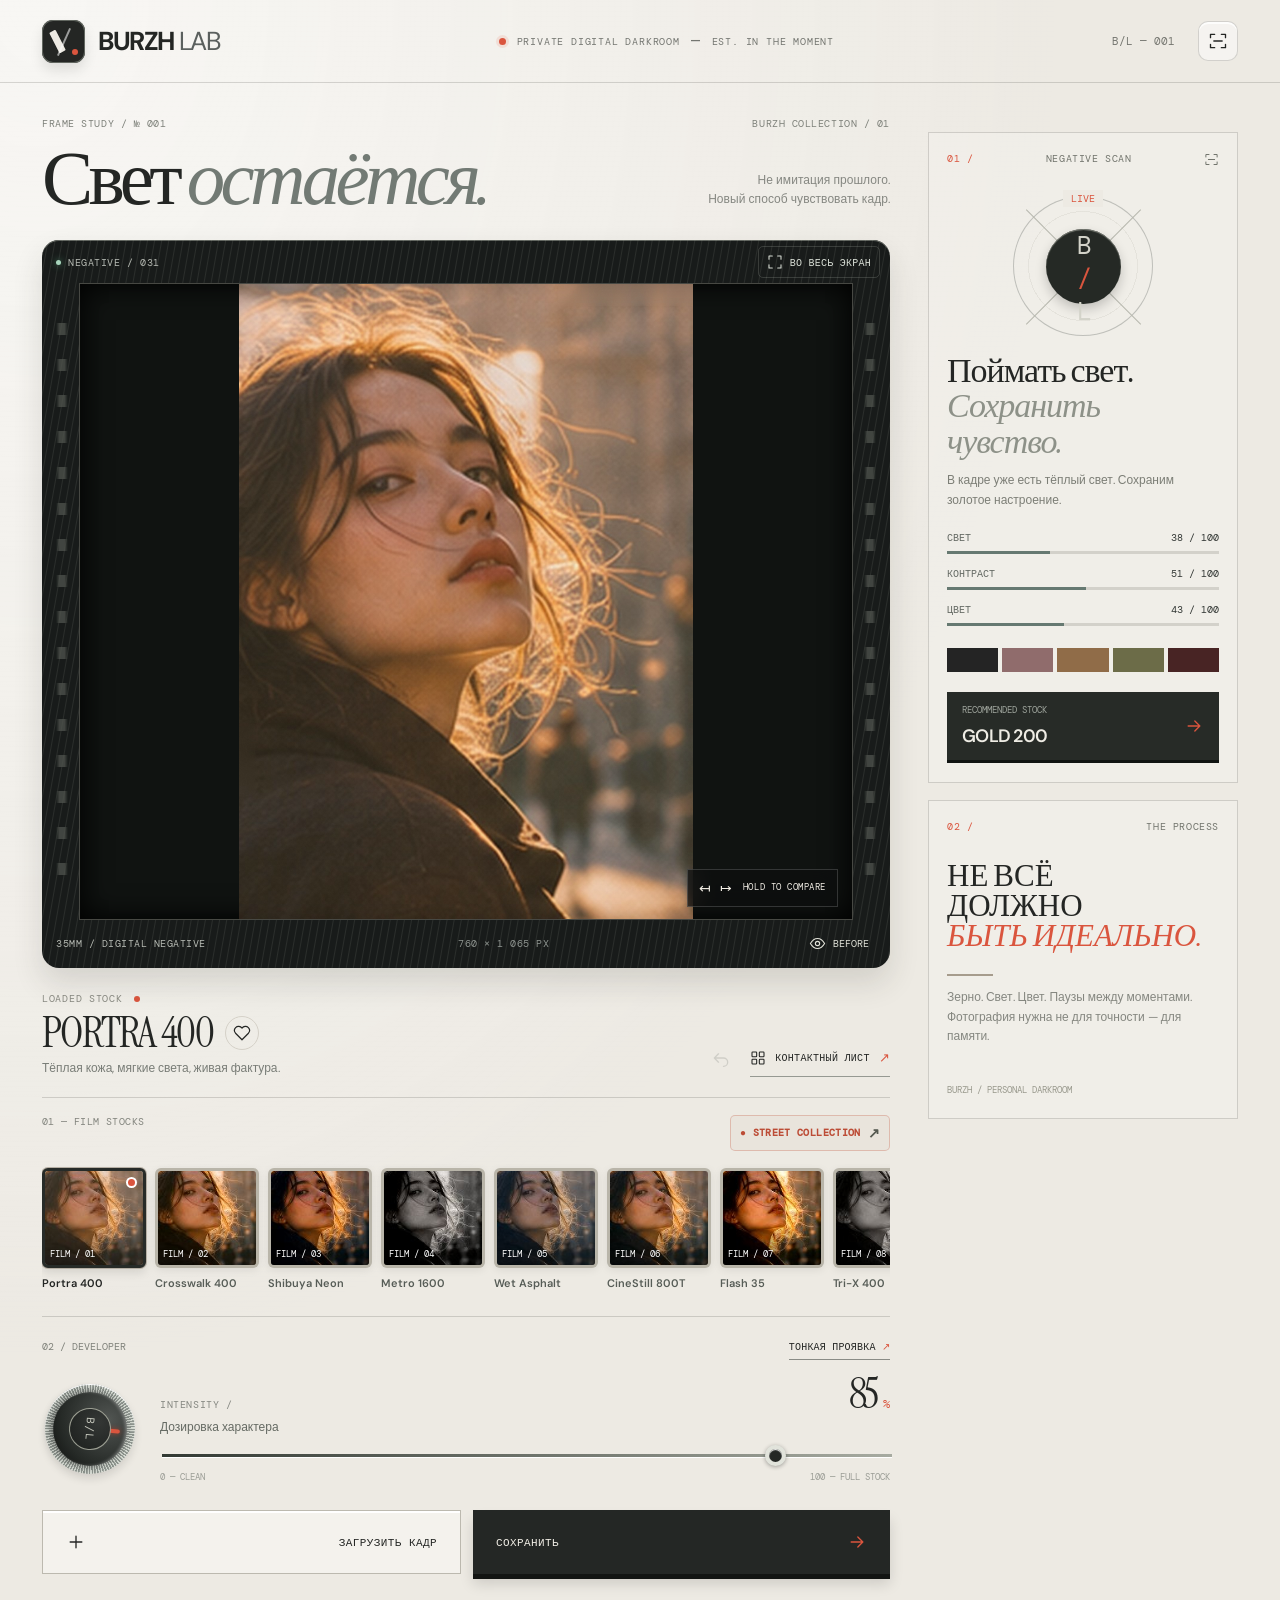
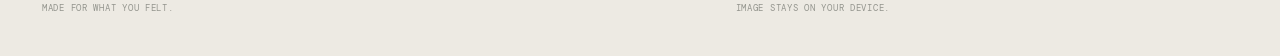
==== fujilab/index.html @ 48cfcbfa "Publish BURZH Lab Street Collection with 64 film looks and mobile regression fixes" ====
<!doctype html>
<html lang="ru">
<head>
<meta charset="utf-8">
<meta name="viewport" content="width=device-width,initial-scale=1,viewport-fit=cover">
<meta name="theme-color" content="#edeae3">
<meta name="description" content="BURZH Lab — private digital darkroom. Авторские плёночные образы, контактный лист, анализ кадра и проявка без загрузки фото на сервер.">
<title>BURZH Lab — Private Digital Darkroom</title>
<link rel="icon" type="image/svg+xml" href="data:image/svg+xml,%3Csvg xmlns='http://www.w3.org/2000/svg' viewBox='0 0 64 64'%3E%3Crect width='64' height='64' rx='12' fill='%23252727'/%3E%3Cpath d='M15 17L32 47 49 17' stroke='%23F1ECE3' stroke-width='5' fill='none'/%3E%3Ccircle cx='49' cy='47' r='4' fill='%23E65A41'/%3E%3C/svg%3E">
<link rel="preconnect" href="https://fonts.googleapis.com">
<link rel="preconnect" href="https://fonts.gstatic.com" crossorigin>
<link href="https://fonts.googleapis.com/css2?family=DM+Mono:wght@400;500&family=DM+Sans:wght@400;500;600;700&family=Instrument+Serif:ital@0;1&display=swap" rel="stylesheet">
<style>
:root{--paper:#edeae3;--paper2:#f7f4ed;--paper3:#e7e2d9;--ink:#242624;--black:#181b1a;--mist:#b9b9b0;--hair:rgba(35,37,34,.17);--safety:#da553e;--aqua:#a2c7c0;--mono:'DM Mono','Menlo',monospace;--sans:'DM Sans',-apple-system,BlinkMacSystemFont,'Helvetica Neue',sans-serif;--serif:'Instrument Serif','Times New Roman',serif}
*{box-sizing:border-box}html{scroll-behavior:smooth}body{margin:0;color:var(--ink);background:var(--paper);font-family:var(--sans);-webkit-font-smoothing:antialiased}button,input{font:inherit}button{cursor:pointer;touch-action:manipulation}button:focus-visible,input:focus-visible,.dial:focus-visible,.image-housing:focus-visible{outline:2px solid var(--safety);outline-offset:4px}svg{width:20px;height:20px;fill:none;stroke:currentColor;stroke-width:1.6;stroke-linecap:round;stroke-linejoin:round;flex-shrink:0}.sprite{display:none}button{background:none;border:0;color:inherit}#app{position:relative;min-height:100vh;overflow:hidden}#app:before{content:"";pointer-events:none;position:absolute;z-index:-1;inset:0;background-image:repeating-linear-gradient(0deg,transparent,transparent 4px,rgba(0,0,0,.006) 5px),radial-gradient(ellipse at 3% 0%,rgba(255,255,255,.7),transparent 58%);opacity:.9}
.masthead{height:82px;max-width:1500px;margin:auto;padding:0 42px;display:flex;justify-content:space-between;align-items:center;gap:20px}.mast-left{display:flex;align-items:center;gap:13px}.logomark{width:43px;height:43px;background:var(--ink);border-radius:11px;position:relative;box-shadow:inset 0 0 0 1px #626760,0 7px 13px rgba(0,0,0,.1);overflow:hidden}.mark-slash{position:absolute;left:12px;top:10px;width:7px;height:23px;background:var(--paper);transform:rotate(-27deg);border-radius:1px}.mark-orbit{position:absolute;left:21px;top:7px;height:30px;border:1px solid rgba(255,255,255,.55);transform:rotate(24deg)}.logomark i{position:absolute;right:7px;bottom:8px;background:var(--safety);height:6px;width:6px;border-radius:50%}.wordmark{display:flex;gap:5px;align-items:baseline;letter-spacing:-.055em;font-size:26px}.wordmark b{font-weight:700}.wordmark span{font-weight:400;color:#5b605e}.mast-center{font:10px var(--mono);letter-spacing:.08em;color:#747671;display:flex;gap:11px;align-items:center;white-space:nowrap}.mast-center .dash{font-size:15px}.live-dot{width:7px;height:7px;border-radius:50%;background:var(--safety);box-shadow:0 0 0 3px rgba(218,85,62,.12)}.mast-right{display:flex;gap:23px;align-items:center}.session-id{font:11px var(--mono);color:#767771}.iconkey{border:1px solid var(--hair);width:40px;height:40px;display:grid;place-items:center;border-radius:10px;background:rgba(255,255,255,.45);box-shadow:0 2px 0 rgba(255,255,255,.8) inset}.iconkey:hover{background:#fff}.thin-rule{height:1px;background:var(--hair);max-width:1416px;margin:auto}
.layout{max-width:1500px;padding:34px 42px 34px;margin:0 auto;display:grid;grid-template-columns:minmax(0,1fr) 310px;gap:38px}.main-col{min-width:0}.hero-title{margin:0 0 24px}.hero-top{display:flex;justify-content:space-between;font:10px var(--mono);color:#7e817a;letter-spacing:.055em}.hero-copy{display:flex;align-items:end;justify-content:space-between;gap:15px}.hero-copy h1{margin:11px 0 0;font:normal clamp(54px,6vw,98px)/.98 var(--serif);letter-spacing:-.06em}.hero-copy h1 em{font-weight:normal;color:#727a74}.hero-sidecopy{margin-bottom:8px;text-align:right;font:12px/1.55 var(--sans);color:#858781;letter-spacing:.005em}
.negative{background:var(--black);border-radius:17px;box-shadow:0 15px 30px rgba(51,53,46,.14),inset 0 1px 0 #636761;overflow:hidden;color:#b6bab3;padding:0 14px;position:relative}.negative:before{content:"";position:absolute;inset:0;z-index:0;pointer-events:none;opacity:.12;background-image:repeating-linear-gradient(100deg,transparent,transparent 5px,#b3b8ab 6px,transparent 7px)}.negative-top,.negative-bottom{height:44px;position:relative;z-index:1;display:flex;justify-content:space-between;align-items:center;font:10px var(--mono);letter-spacing:.05em}.negative-top>div{display:flex;align-items:center;gap:7px}.negative-top .led{width:5px;height:5px;border-radius:50%;background:#a8d6bd;box-shadow:0 0 7px rgba(115,243,178,.55)}.negative-top .top-cross{color:#d2c7af;margin-left:10px}.negative-body{height:clamp(400px,53vw,635px);display:flex;gap:12px;align-items:center;position:relative;z-index:1}.perfs{flex:0 0 12px;height:92%;opacity:.72;background:repeating-linear-gradient(to bottom,transparent 0px,transparent 13px,#525650 13px,#525650 25px,transparent 25px,transparent 36px);mask-image:linear-gradient(90deg,transparent 0,black 30%,black 70%,transparent 100%)}.image-housing{height:100%;width:100%;background:#101311;position:relative;overflow:hidden;touch-action:pan-y;user-select:none;-webkit-user-select:none;cursor:pointer;box-shadow:0 0 0 1px #474843,inset 0 0 30px #000;display:flex;justify-content:center;align-items:center}.image-housing:before{content:"";position:absolute;inset:0;z-index:2;box-shadow:inset 0 0 20px rgba(0,0,0,.18);pointer-events:none}.image-housing canvas{position:absolute;width:100%;height:100%;object-fit:contain;top:0;left:0}.image-housing #afterImage{z-index:1}.image-housing.is-before #afterImage{opacity:0}.image-origin{position:absolute;z-index:3;left:13px;top:13px;background:rgba(19,22,19,.75);color:#eae6d9;backdrop-filter:blur(10px);font:10px var(--mono);padding:9px 11px;letter-spacing:.06em;border:1px solid rgba(255,255,255,.1);opacity:0;transition:opacity .16s}.image-housing.is-before .image-origin{opacity:1}.image-grab-label{position:absolute;right:14px;bottom:12px;font:9px var(--mono);color:#f2eee5;letter-spacing:.06em;background:rgba(13,15,14,.65);padding:9px 11px;z-index:3;backdrop-filter:blur(10px);border:1px solid rgba(255,255,255,.16);transition:opacity .3s}.image-grab-label .image-grab-icon{font-size:14px;vertical-align:middle;margin-right:5px}.image-housing.is-before .image-grab-label{opacity:0}.negative-bottom{height:49px}.negative-bottom #imageDetails{color:#8f9590}.stage-compare{color:#dfe0d6;display:flex;align-items:center;gap:7px;height:34px;padding:0 7px;font:10px var(--mono)}.stage-compare svg{width:17px;height:17px}.stage-compare:hover{color:#fff}
.active-stock{display:flex;justify-content:space-between;align-items:end;gap:16px;padding:24px 0 20px;border-bottom:1px solid var(--hair)}.micro-kicker{font:10px var(--mono);letter-spacing:.07em;color:#898a82}.stock-led{display:inline-block;width:6px;height:6px;background:var(--safety);border-radius:50%;margin-left:5px}.stock-heading{display:flex;align-items:center;gap:12px;margin:8px 0 2px}.stock-heading h2{font:normal 43px/.92 var(--serif);letter-spacing:-.04em;margin:0;text-transform:none}.favorite-current{height:34px;width:34px;display:grid;place-items:center;border-radius:50%;border:1px solid #d5d1c8}.favorite-current svg{width:18px;height:18px}.favorite-current.active svg{fill:var(--safety);stroke:var(--safety)}.stock-caption p{color:#797d77;margin:7px 0 0;font:12px/1.4 var(--sans)}.active-stock-actions{display:flex;align-items:center;gap:12px;flex-shrink:0}.active-stock-actions>button:first-child{color:#81857f;width:34px;height:34px;display:grid;place-items:center}.active-stock-actions>button:first-child:disabled{opacity:.27}.text-link{display:flex;align-items:center;gap:9px;border-bottom:1px solid #969992;padding:8px 0;font:10px var(--mono);letter-spacing:.03em;white-space:nowrap}.text-link svg{width:16px}.text-link b{font-size:13px;font-weight:400;color:var(--safety)}
.stock-shelf{padding-top:17px}.shelf-head{display:flex;justify-content:space-between;gap:12px;margin-bottom:13px;color:#82847d;font:10px var(--mono);letter-spacing:.04em}.film-rail{display:flex;gap:9px;overflow-x:auto;scroll-snap-type:x proximity;overscroll-behavior-x:contain;-webkit-overflow-scrolling:touch;padding:4px 2px 12px;scrollbar-width:none}.film-rail::-webkit-scrollbar{display:none}.reel-card{width:104px;min-width:104px;scroll-snap-align:start;text-align:left;background:transparent;padding:0;border:0}.reel-media{height:100px;border-radius:6px;overflow:hidden;position:relative;background:#b9b5a9;box-shadow:0 2px 8px rgba(0,0,0,.08);border:3px solid transparent;transition:border-color .16s,transform .16s}.reel-card.selected .reel-media{border-color:#272b28;box-shadow:0 0 0 1px #b6afa4,0 5px 10px rgba(0,0,0,.1)}.reel-card:active .reel-media{transform:scale(.965)}.reel-media img{height:100%;width:100%;object-fit:cover;display:block}.reel-overlay{position:absolute;bottom:0;left:0;right:0;padding:22px 5px 5px;background:linear-gradient(to top,rgba(0,0,0,.5),transparent);font:9px var(--mono);color:#fff}.reel-card.selected .reel-media:after{content:"";position:absolute;top:6px;right:6px;width:7px;height:7px;border-radius:50%;background:var(--safety);border:2px solid #fff}.reel-name{font:11px var(--sans);font-weight:600;margin-top:8px;white-space:nowrap;overflow:hidden;text-overflow:ellipsis;color:#575d57}.reel-card.selected .reel-name{color:var(--ink)}
.control-bench{border-top:1px solid var(--hair);margin-top:14px;padding-top:17px}.bench-head{display:flex;justify-content:space-between;align-items:center}.bench-index{font:10px var(--mono);color:#7f817a}.develop-link{font:10px var(--mono);border-bottom:1px solid #8a8c86;padding:6px 0;letter-spacing:.02em}.develop-link span{color:var(--safety)}.bench-inner{display:flex;gap:22px;align-items:center;padding:14px 0 18px}.dial{width:96px;height:96px;flex-shrink:0;touch-action:none;display:grid;place-items:center;cursor:ns-resize;user-select:none;-webkit-user-select:none}.dial-rim{width:90px;height:90px;border-radius:50%;padding:8px;display:grid;place-items:center;background:repeating-conic-gradient(from 0deg,#8e958f 0 1.5deg,#d6dbd3 1.5deg 3deg,#9fa59f 3deg 3.6deg);box-shadow:0 5px 9px rgba(0,0,0,.11),inset 0 1px 0 #fff}.dial-wheel{width:100%;height:100%;position:relative;border-radius:50%;background:radial-gradient(circle at 35% 26%,#515552,#262a27 65%,#0d0e0d);box-shadow:0 2px 8px #0008,inset 0 2px 3px rgba(255,255,255,.27);transform:rotate(var(--angle,-40deg));transition:transform .06s linear}.dial-marker{position:absolute;left:50%;top:7px;transform:translateX(-50%);width:4px;height:12px;background:var(--safety);border-radius:2px;box-shadow:0 0 5px #a33f2c}.dial-core{width:42px;height:42px;position:absolute;top:50%;left:50%;transform:translate(-50%,-50%);border:1px solid #9b9e92;border-radius:50%;display:grid;place-items:center;background:radial-gradient(circle at 30% 30%,#343735,#1c1f1d);color:#c8cabf;font:11px var(--mono);letter-spacing:.1em}.bench-copy{flex:1;min-width:0}.bench-value-row{display:flex;align-items:baseline;gap:7px}.bench-value-row>span:first-child{font:10px var(--mono);letter-spacing:.06em;color:#858781;margin-right:auto}.bench-value-row strong{font:normal 42px/.95 var(--serif);letter-spacing:-.08em}.bench-value-row>span:last-child{font:12px var(--mono);color:var(--safety)}.bench-copy label{display:block;color:#656a63;font:12px var(--sans);margin:6px 0 8px}.metal-slider{width:100%;height:21px;appearance:none;-webkit-appearance:none;outline:none;background:transparent;cursor:pointer}.metal-slider::-webkit-slider-runnable-track{height:3px;background:linear-gradient(90deg,#333a34,#a7aba1);border:0;box-shadow:0 1px 0 #fff}.metal-slider::-moz-range-track{height:3px;background:#777d77}.metal-slider::-webkit-slider-thumb{appearance:none;-webkit-appearance:none;height:21px;width:21px;border:4px solid #e1e3db;box-shadow:0 1px 4px #0005,inset 0 1px 1px #fff;background:#242725;border-radius:50%;margin-top:-9px}.metal-slider::-moz-range-thumb{width:17px;height:17px;background:#242725;border:4px solid #e1e3db;border-radius:50%}.bench-subline{display:flex;justify-content:space-between;font:9px var(--mono);color:#9b9d96}.actiondock{display:flex;gap:12px;margin-top:9px}.action{height:64px;flex:1;display:flex;align-items:center;justify-content:space-between;padding:0 23px;font:11px var(--mono);letter-spacing:.035em;transition:transform .15s,background .15s}.action:active{transform:translateY(2px)}.action-light{border:1px solid #bcb9af;background:rgba(255,255,255,.35);color:var(--ink);box-shadow:inset 0 2px 0 #fff}.action-dark{background:#242725;color:#f2efe7;box-shadow:0 5px 0 #121412,0 10px 13px #0002}.action-dark svg{color:var(--safety)}.bottom-epilogue{display:flex;justify-content:space-between;color:#94958e;font:9px var(--mono);letter-spacing:.08em;padding:28px 0 8px}
.side-col{padding-top:15px;display:flex;flex-direction:column;gap:17px}.side-panel{border:1px solid var(--hair);background:rgba(255,255,255,.16);padding:19px 18px 22px}.small-heading{display:flex;justify-content:space-between;gap:9px;color:#72756d;font:10px var(--mono);letter-spacing:.06em}.small-heading span{color:var(--safety)}.small-heading svg{width:15px;height:15px}.scan-orbit{margin:29px auto 17px;height:140px;width:140px;position:relative;border:1px solid rgba(47,54,50,.25);border-radius:50%;display:grid;place-items:center;background:repeating-radial-gradient(circle,#b7b7ad33 0px,#b7b7ad33 1px,transparent 1px,transparent 18px)}.scan-orbit:before,.scan-orbit:after{content:"";position:absolute;left:50%;top:-11px;height:162px;width:1px;background:#b6b7ad;transform:rotate(45deg)}.scan-orbit:after{transform:rotate(-45deg)}.scan-orbit>span{position:absolute;left:50%;top:-7px;transform:translateX(-50%);background:var(--paper);padding:2px 8px;color:var(--safety);font:10px var(--mono)}.orbit-center{width:75px;height:75px;border-radius:50%;background:#252925;color:#d3d3c9;z-index:1;display:grid;place-items:center;font:25px var(--mono);letter-spacing:-.12em;box-shadow:0 5px 12px #0003,inset 0 1px 1px #7e8179}.orbit-center span{color:var(--safety)}.side-lead{font:normal 34px/1.04 var(--serif);letter-spacing:-.03em}.side-lead em{font-weight:normal;color:#8d9188}.side-note{font:12px/1.65 var(--sans);color:#7c7e76;margin:12px 0 20px}.side-metrics{display:flex;flex-direction:column;gap:13px}.metric-top{display:flex;justify-content:space-between;font:10px var(--mono);color:#656a64;margin-bottom:7px}.metric-top strong{font-weight:400;color:#303532}.meter{height:3px;background:#d3d1ca}.meter i{display:block;height:100%;background:#667971;transition:width .3s}.side-palette{display:flex;gap:4px;margin:22px 0 20px}.side-palette i{height:24px;flex:1}.side-recommend{width:100%;min-height:68px;background:#272b27;color:#eeece4;display:flex;align-items:center;justify-content:space-between;text-align:left;padding:12px 15px;box-shadow:0 3px 0 #101411}.side-recommend small{display:block;font:9px var(--mono);color:#9ea49c;margin-bottom:8px}.side-recommend b{font:18px var(--sans);letter-spacing:-.04em;font-weight:600}.side-recommend svg{width:20px;color:var(--safety)}.editorial-panel{min-height:280px;display:flex;flex-direction:column}.editorial-title{font:normal 31px/.98 var(--serif);margin:28px 0 22px}.editorial-title em{font-weight:normal;color:var(--safety);font-style:italic}.editorial-line{height:2px;width:46px;background:#a69c8d}.editorial-panel p{font:12px/1.65 var(--sans);color:#858780}.tiny-sig{margin-top:auto;padding-top:25px;font:9px var(--mono);color:#99998d}
.veil{position:fixed;inset:0;display:none;align-items:flex-end;justify-content:center;background:rgba(15,19,17,.63);backdrop-filter:blur(12px);-webkit-backdrop-filter:blur(12px);z-index:1000}.veil.open{display:flex}.sheet{background:#ebe8e0;border-radius:18px 18px 0 0;width:min(900px,100%);height:min(89dvh,900px);min-height:0;box-shadow:0 -30px 120px #0005;display:flex;flex-direction:column;overflow:hidden;position:relative}.sheet:before{content:"";height:4px;position:absolute;top:0;left:0;right:0;background:linear-gradient(90deg,#d8d0c2,#e4e3db,#aaa99e);pointer-events:none}.sheet-handle{width:40px;height:4px;background:#a5a69f;border-radius:5px;margin:11px auto 0;flex:0 0 auto}.sheet-head{padding:10px 26px 20px;display:flex;justify-content:space-between;align-items:center;border-bottom:1px solid #cfcac0;gap:20px;flex-shrink:0}.sheet-head h2{font:normal 51px/.95 var(--serif);letter-spacing:-.045em;margin:10px 0 0}.sheet-close{width:42px;height:42px;display:grid;place-items:center;border:1px solid #c2bdb3;border-radius:50%;background:#f1eee7;flex-shrink:0}.sheet-close svg{width:20px;height:20px}.sheet-content{overflow-y:auto;min-height:0;overscroll-behavior:contain;-webkit-overflow-scrolling:touch;padding:20px 26px calc(26px + env(safe-area-inset-bottom));flex:1}.sheet-content>*{max-width:100%}.sheet-tabs{display:flex;gap:23px;overflow-x:auto;border-bottom:1px solid #c8c6bd;scrollbar-width:none;margin-bottom:18px}.sheet-tabs::-webkit-scrollbar{display:none}.sheet-tab{flex-shrink:0;padding:11px 0 13px;border-bottom:2px solid transparent;font:10px var(--mono);letter-spacing:.03em;color:#7d8077}.sheet-tab.active{border-bottom-color:var(--safety);color:#222722}.sheet-tab span{color:#9f9d92;font-size:9px}.sheet-search{display:flex;gap:11px;align-items:center;border:1px solid #cbc7be;background:rgba(255,255,255,.45);height:45px;padding:0 13px;margin:0 0 18px}.sheet-search svg{width:18px;height:18px;color:#92958c}.sheet-search input{width:100%;height:100%;background:transparent;border:0;outline:0;font:15px var(--sans);color:#30342d;min-width:0}.contact-grid{display:grid;grid-template-columns:repeat(4,minmax(0,1fr));gap:14px}.contact-card{min-width:0;text-align:left;position:relative}.contact-photo{position:relative;aspect-ratio:4/4.3;background:#bbb6aa;border:3px solid transparent;overflow:hidden}.contact-photo img{width:100%;height:100%;object-fit:cover;display:block}.contact-card.selected .contact-photo{border-color:#222926;box-shadow:0 0 0 1px #ada79f}.contact-card.selected .contact-photo:after{content:"";position:absolute;top:8px;left:8px;width:7px;height:7px;background:var(--safety);border:2px solid white;border-radius:50%}.contact-info{display:flex;justify-content:space-between;align-items:center;gap:7px;padding-top:6px}.contact-info .nm{font:13px/1.1 var(--sans);font-weight:600;white-space:nowrap;overflow:hidden;text-overflow:ellipsis}.contact-info .n{font:9px var(--mono);color:#858a81}.contact-fav{position:absolute;right:7px;top:8px;width:28px;height:28px;border-radius:50%;display:grid;place-items:center;background:#f2eee9d9;backdrop-filter:blur(6px);z-index:1}.contact-fav svg{width:16px;height:16px}.contact-fav.active svg{fill:var(--safety);stroke:var(--safety)}.sheet-disclaimer{font:11px/1.7 var(--sans);color:#85867c;margin:26px 0 0}.sheet-empty{padding:40px 10px;color:#777970;text-align:center;font:13px var(--sans)}.selected-stock-name{font:normal 26px var(--serif);margin-bottom:7px}.develop-section .develop-top{display:flex;justify-content:space-between;align-items:center;border-bottom:1px solid #d1ccc1;padding:0 0 18px;gap:12px;margin-bottom:20px}.develop-section p{margin:0;color:#85877e;font-size:12px;line-height:1.6}.develop-row{padding:13px 0;border-bottom:1px solid #d2cec5}.develop-row label{display:flex;align-items:center;justify-content:space-between;font:12px var(--sans);font-weight:600;margin-bottom:11px}.develop-row output{font:11px var(--mono);color:#6a6d66;font-weight:400}.develop-row input{width:100%;accent-color:#343a35;height:25px;cursor:pointer}.develop-actions{display:flex;gap:11px;margin-top:20px}.small-btn{padding:13px 16px;background:#d7d3c9;border:1px solid #bebcb2;font:11px var(--mono);min-height:44px}.small-btn.primary{background:#282d29;color:#fff;flex:1}.analysis-grid{display:grid;grid-template-columns:repeat(3,1fr);gap:9px;margin:18px 0}.analysis-tile{border:1px solid #d1cbc1;padding:14px 12px}.analysis-tile strong{font:36px var(--serif);display:block}.analysis-tile span{font:10px var(--mono);color:#747871}.analysis-comment{font:14px/1.65 var(--sans);color:#63675f;margin:8px 0 18px}.format-row{display:grid;grid-template-columns:repeat(3,1fr);gap:10px;margin:20px 0}.format-card{height:65px;display:flex;flex-direction:column;justify-content:center;align-items:center;border:1px solid #c7c3b8;color:#60645d;background:#eeeae2;gap:5px;font:12px var(--mono)}.format-card.selected{border:2px solid #242925;background:#262b27;color:#fff}.format-card small{font:8px var(--mono);opacity:.6}.export-meta{display:flex;align-items:center;justify-content:space-between;border-top:1px solid #cec9c0;border-bottom:1px solid #cec9c0;padding:18px 0;font:11px var(--mono);color:#777c74}.export-name{font:14px var(--sans);font-weight:600;word-break:break-all;color:#2a2c29}.export-actions{margin-top:26px}.export-actions .action{width:100%;height:62px}.export-hint{font:12px/1.6 var(--sans);color:#7e8179;margin-top:14px}.quality-control{margin:16px 0}.quality-control label{display:flex;justify-content:space-between;font:12px var(--sans);margin-bottom:8px}.quality-control input{width:100%;accent-color:var(--safety)}.share-btn{margin-top:10px;width:100%;height:48px;border:1px solid #b8b7ac;font:11px var(--mono);display:flex;align-items:center;justify-content:center;gap:9px}.share-btn svg{width:17px}.toast{position:fixed;bottom:100px;left:50%;transform:translate(-50%,20px);background:#282d28;color:#f5eee5;font:12px/1.4 var(--sans);z-index:3000;box-shadow:0 8px 32px #0005;padding:14px 20px;max-width:calc(100vw - 34px);opacity:0;pointer-events:none;transition:opacity .23s,transform .23s;text-align:center}.toast.show{opacity:1;transform:translate(-50%,0)}.busy{position:fixed;z-index:5000;inset:0;background:rgba(29,33,29,.96);color:var(--paper);display:none;flex-direction:column;justify-content:center;align-items:center;gap:14px}.busy.show{display:flex}.busy-disc{height:86px;width:86px;border-radius:50%;padding:8px;background:repeating-conic-gradient(#b9b9a8 0 2deg,#373c37 2deg 5deg);animation:turn 4s linear infinite;box-shadow:0 12px 30px #0008}@keyframes turn{to{transform:rotate(360deg)}}.busy-inner{width:100%;height:100%;border-radius:50%;display:grid;place-items:center;background:#282d29;font:20px var(--mono);letter-spacing:-.12em}.busy>span{font:31px var(--serif)}.busy small{font:11px var(--mono);color:#a4aca5}.busy-progress{width:180px;height:2px;background:#5b605b;margin-top:16px}.busy-progress i{height:100%;width:0;display:block;background:var(--safety);transition:width .2s}
@media(max-width:1150px){.layout{gap:24px;grid-template-columns:minmax(0,1fr) 265px;padding:30px 24px}.masthead{padding:0 24px}.hero-copy h1{font-size:70px}.side-lead{font-size:31px}.negative-body{height:550px}.contact-grid{grid-template-columns:repeat(3,1fr)}}
@media(max-width:900px){.layout{grid-template-columns:1fr;max-width:750px;padding:20px 18px}.side-col{display:none}.masthead{padding:0 20px;height:68px}.mast-center{display:none}.hero-title{margin-bottom:17px}.hero-copy h1{font-size:clamp(52px,10vw,72px)}.hero-sidecopy{font-size:11px}.negative-body{height:min(59vh,520px)}.negative{border-radius:13px}.contact-grid{grid-template-columns:repeat(3,1fr)}}
@media(max-width:570px){html{scroll-behavior:auto}body{background:#eeeae3}.masthead{padding:0 16px;height:63px}.logomark{height:36px;width:36px;border-radius:9px}.mark-slash{left:10px;top:8px;height:20px;width:6px}.mark-orbit{left:18px;top:7px;height:24px}.logomark i{right:6px;bottom:6px}.wordmark{font-size:22px}.mast-right{gap:13px}.session-id{font-size:9px}.iconkey{width:36px;height:36px;border-radius:8px}.layout{padding:13px 13px calc(110px + env(safe-area-inset-bottom));gap:0}.main-col{display:flex;flex-direction:column}.main-col>.hero-title{order:0}.main-col>.negative{order:1}.main-col>.stock-shelf{order:2}.main-col>.active-stock{order:3}.main-col>.control-bench{order:4}.main-col>.actiondock{order:5}.main-col>.bottom-epilogue{order:6}.hero-title{margin:4px 1px 14px}.hero-top{font-size:8.5px}.hero-issue{display:none}.hero-copy h1{font-size:clamp(45px,12.1vw,68px);margin:8px 0 0}.hero-sidecopy{display:none}.negative{padding:0 8px;border-radius:10px}.negative-top,.negative-bottom{height:31px;font-size:8.5px}.negative-bottom{height:36px}.negative-top .top-cross{margin-left:3px}.negative-body{height:clamp(190px,33dvh,325px);gap:7px}.perfs{flex:0 0 6px;background-size:auto 25px}.image-grab-label{font-size:8px;bottom:8px;right:8px;padding:7px 8px}.negative-bottom #imageDetails{max-width:145px;overflow:hidden;text-overflow:ellipsis;white-space:nowrap}.stage-compare{font-size:9px;gap:3px}.stage-compare svg{width:14px}.active-stock{padding:15px 2px 12px;align-items:center;gap:5px;border-bottom:0}.micro-kicker{font-size:8.5px}.stock-heading{margin:5px 0 2px;gap:5px}.stock-heading h2{font-size:34px}.favorite-current{width:28px;height:28px;border-color:transparent}.stock-caption p{font-size:11px;max-width:220px;white-space:nowrap;overflow:hidden;text-overflow:ellipsis;margin-top:4px}.active-stock-actions{gap:2px}.active-stock-actions>button:first-child{width:31px}.text-link{font-size:0;gap:0;padding:7px 6px}.text-link svg{width:19px;height:19px}.text-link b{font-size:13px;margin-left:4px}.stock-shelf{padding-top:13px;border-bottom:1px solid var(--hair);padding-bottom:9px}.shelf-head{margin-bottom:8px;font-size:8.5px}.film-rail{gap:7px;padding-bottom:8px}.reel-card{min-width:88px;width:88px}.reel-media{height:85px;border-radius:4px}.reel-name{font-size:10px;margin-top:6px}.control-bench{margin-top:5px;padding-top:10px}.bench-head{font-size:9px}.bench-index,.develop-link{font-size:9px}.bench-inner{gap:14px;padding:5px 0 7px}.dial{width:75px;height:75px}.dial-rim{height:70px;width:70px;padding:7px}.dial-core{height:34px;width:34px;font-size:9px}.dial-marker{top:4px;height:10px}.bench-value-row strong{font-size:33px}.bench-value-row>span:first-child{font-size:9px}.bench-copy label{font-size:11px;margin:2px 0 3px}.bench-subline{font-size:8px}.actiondock{position:fixed;z-index:20;bottom:0;left:0;right:0;background:rgba(237,234,227,.96);backdrop-filter:blur(12px);-webkit-backdrop-filter:blur(12px);padding:13px 13px calc(14px + env(safe-area-inset-bottom));margin:0;border-top:1px solid #d4d0c6;gap:9px}.action{height:53px;padding:0 14px;font-size:10px}.action svg{height:18px;width:18px}.action-dark{box-shadow:0 3px 0 #121412,0 4px 8px #0002}.bottom-epilogue{display:none}.sheet{height:min(93dvh,950px);border-radius:12px 12px 0 0}.sheet-head{padding:9px 18px 13px}.sheet-head h2{font-size:44px}.sheet-content{padding:15px 13px calc(30px + env(safe-area-inset-bottom))}.sheet-tabs{gap:21px}.sheet-tab{font-size:9px}.contact-grid{grid-template-columns:repeat(3,minmax(0,1fr));gap:9px}.contact-photo{aspect-ratio:4/4.9;border-width:2px}.contact-info .nm{font-size:11px}.contact-info .n{font-size:8px}.contact-fav{width:26px;height:26px}.sheet-disclaimer{font-size:10px}.develop-row{padding:11px 0}.format-card{height:58px}.export-name{font-size:12px}.toast{bottom:100px}}
@media(max-width:370px){.negative-body{height:clamp(186px,33dvh,300px)}.hero-copy h1{font-size:43px}.wordmark{font-size:20px}.active-stock-actions>button:first-child{display:none}.stock-heading h2{font-size:30px}.stock-caption p{max-width:195px}.contact-grid{gap:7px}}
@media(prefers-reduced-motion:reduce){*,*:before,*:after{animation-duration:.001ms!important;scroll-behavior:auto!important;transition-duration:.001ms!important}}


/* PHOTO FIRST / BURZH LAB — photograph is the hero, not decorative UI */
.photo-focus-trigger{display:flex;align-items:center;gap:7px;color:#d8ded5;padding:7px 8px;margin-right:-4px;min-height:30px;font:10px var(--mono);letter-spacing:.025em;border:1px solid rgba(230,234,225,.16);border-radius:5px;z-index:3;position:relative}.photo-focus-trigger svg{height:16px;width:16px}.photo-focus-trigger:hover{color:white;border-color:#a0afa7}
@media(max-width:570px){
  .masthead{height:58px}
  .layout{padding:7px 8px calc(115px + env(safe-area-inset-bottom))}
  .hero-title{display:none}
  .negative{padding:0 5px;border-radius:8px;box-shadow:0 7px 22px rgba(18,22,18,.10)}
  .negative-top{height:30px;font-size:9px;padding:0 5px}
  .negative-bottom{height:31px;font-size:8px;padding:0 3px}
  .negative-body{width:100%;height:auto!important;aspect-ratio:var(--frame-aspect, 0.714);min-height: min(250px, 42dvh);max-height: min(68dvh, 670px);gap:0;align-items:stretch}
  .negative-body .perfs{display:none}
  .image-housing{height:100%;width:100%;min-width:0;box-shadow:none;background:#141514}
  .image-housing canvas{width:100%;height:100%;object-fit:contain}
  .image-grab-label{right:7px;bottom:7px;padding:6px 7px;font-size:8px;letter-spacing:0}
  .photo-focus-trigger{font-size:8px;padding:4px 6px;min-height:24px;gap:5px}
  .photo-focus-trigger svg{height:13px;width:13px}
  .stock-shelf{padding-top:8px}
  .shelf-head{margin-bottom:6px}
  .film-rail{padding-top:2px}
  .negative-bottom #imageDetails{max-width:107px}
}
/* Expanded viewing: preserves the exact source crop and touch compare */
body.photo-focus-open{overflow:hidden!important}
.negative.photo-focus{position:fixed;z-index:200;top:0;right:0;bottom:0;left:0;border-radius:0;max-width:none;margin:0;padding:0 10px calc(env(safe-area-inset-bottom) + 4px);display:flex;flex-direction:column;background:#141615;box-shadow:none}
.negative.photo-focus .negative-top{height:calc(56px + env(safe-area-inset-top));flex-shrink:0;padding-top:env(safe-area-inset-top);font-size:10px}
.negative.photo-focus .negative-body{flex:1 1 auto;min-height:0;max-height:none;width:100%;height:auto!important;aspect-ratio:auto;gap:0;overflow:hidden}
.negative.photo-focus .perfs{display:none}
.negative.photo-focus .image-housing{width:100%;height:100%;max-width:none}
.negative.photo-focus .negative-bottom{height:calc(40px + env(safe-area-inset-bottom));flex-shrink:0;display:flex}
.negative.photo-focus .photo-focus-trigger{min-width:116px;justify-content:center}
@media(prefers-reduced-motion:no-preference){.photo-focus-trigger{transition:background .18s,color .18s,border-color .18s}}

/* STREET / CITY FILM STOCKS + reliable tap and scroll affordances */
.street-quick{display:inline-flex;align-items:center;justify-content:center;gap:7px;min-height:36px;padding:4px 9px;color:#bc4c36;font:600 10px var(--mono);letter-spacing:.035em;border:1px solid rgba(190,78,54,.28);border-radius:5px;background:rgba(223,213,202,.28)}
.street-quick span{color:#555950;font-size:14px}.street-quick:hover,.street-quick:focus-visible{background:#ead3c7}
.street-panel{margin:-4px 0 18px;padding:13px 14px;background:#dedbd2;border-left:3px solid var(--safety)}
.street-panel[hidden]{display:none!important}.street-panel-line{display:flex;justify-content:space-between;align-items:baseline;gap:8px;font:10px var(--mono);color:#343a34}.street-panel-line small{color:#73776f;font:11px var(--sans)}
.street-moods{display:flex;gap:7px;overflow-x:auto;scrollbar-width:none;margin-top:11px;padding:2px 0 3px}.street-moods::-webkit-scrollbar{display:none}
.street-mood{flex-shrink:0;border:1px solid #bebeb4;color:#535950;background:#eeebe4;border-radius:3px;min-height:34px;padding:5px 13px;font:10px var(--mono);white-space:nowrap}.street-mood.active{background:var(--ink);border-color:var(--ink);color:#f4efe6}
.sheet-tab{min-height:44px;padding-top:12px;padding-bottom:12px}.contact-fav{min-width:34px;min-height:34px}.sheet-tabs{overscroll-behavior-x:contain;-webkit-overflow-scrolling:touch;scroll-snap-type:x proximity}.sheet-tabs .sheet-tab{scroll-snap-align:start}
@media(max-width:570px){.street-quick{min-height:31px;font-size:9px;gap:5px}.street-panel{padding:11px 10px;margin-bottom:12px}.street-panel-line{font-size:9px}.street-panel-line small{font-size:10px}.street-mood{min-height:38px}.sheet-tabs{gap:18px}.contact-fav{min-width:33px;min-height:33px}}
/* Keep Undo actionable even on narrow 320 px phones. */
@media (max-width:370px){
 .active-stock{display:grid;grid-template-columns:minmax(0,1fr) auto;gap:5px}
 .stock-caption{min-width:0}
 .stock-heading h2{font-size:clamp(23px,7.5vw,30px);overflow-wrap:anywhere}
 .stock-caption p{max-width:min(205px,62vw)}
 .active-stock-actions{gap:0}
 .active-stock-actions>button:first-child{display:grid!important;place-items:center;min-width:34px;min-height:38px}
 .active-stock-actions .text-link{min-width:30px;min-height:38px}
}

</style>
</head>
<body>
<svg aria-hidden="true" class="sprite" xmlns="http://www.w3.org/2000/svg">
<symbol id="i-expand" viewBox="0 0 24 24"><path d="M8 3H3v5M16 3h5v5M3 16v5h5M21 16v5h-5"/></symbol>
<symbol id="i-plus" viewBox="0 0 24 24"><path d="M12 5v14M5 12h14"/></symbol>
<symbol id="i-arrow" viewBox="0 0 24 24"><path d="M5 12h14m-6-6 6 6-6 6"/></symbol>
<symbol id="i-down" viewBox="0 0 24 24"><path d="M12 3v12m-5-5 5 5 5-5M4 17v4h16v-4"/></symbol>
<symbol id="i-sliders" viewBox="0 0 24 24"><path d="M3 7h18M3 17h18"/><circle cx="9" cy="7" r="3" fill="var(--paper)"/><circle cx="16" cy="17" r="3" fill="var(--paper)"/></symbol>
<symbol id="i-grid" viewBox="0 0 24 24"><rect x="3" y="3" width="7" height="7" rx="1"/><rect x="14" y="3" width="7" height="7" rx="1"/><rect x="3" y="14" width="7" height="7" rx="1"/><rect x="14" y="14" width="7" height="7" rx="1"/></symbol>
<symbol id="i-eye" viewBox="0 0 24 24"><path d="M2 12s4-7 10-7 10 7 10 7-4 7-10 7S2 12 2 12Z"/><circle cx="12" cy="12" r="3"/></symbol>
<symbol id="i-heart" viewBox="0 0 24 24"><path d="M20.5 4.8a5.6 5.6 0 0 0-8.5.7 5.6 5.6 0 0 0-8.5-.7C1.4 7 1.5 10 3.4 12.3L12 21l8.6-8.7c1.9-2.3 2-5.3-.1-7.5Z"/></symbol>
<symbol id="i-undo" viewBox="0 0 24 24"><path d="M9 7 4 12l5 5M5 12h10a5 5 0 0 1 0 10"/></symbol>
<symbol id="i-check" viewBox="0 0 24 24"><path d="m5 12 5 5L20 7"/></symbol>
<symbol id="i-close" viewBox="0 0 24 24"><path d="M5 5 19 19M19 5 5 19"/></symbol>
<symbol id="i-spark" viewBox="0 0 24 24"><path d="m12 2 2.3 7.7L22 12l-7.7 2.3L12 22l-2.3-7.7L2 12l7.7-2.3L12 2Z"/></symbol>
<symbol id="i-swap" viewBox="0 0 24 24"><path d="M3 8h17m-5-5 5 5-5 5M21 16H4m5-5-5 5 5 5"/></symbol>
<symbol id="i-share" viewBox="0 0 24 24"><path d="M12 15V3m-5 5 5-5 5 5M5 14v7h14v-7"/></symbol>
<symbol id="i-scan" viewBox="0 0 24 24"><path d="M3 8V4h5m8 0h5v4M3 16v4h5m8 0h5v-4M7 12h10"/></symbol>
<symbol id="i-search" viewBox="0 0 24 24"><circle cx="10.5" cy="10.5" r="6.5"/><path d="m16 16 5 5"/></symbol>
<symbol id="i-info" viewBox="0 0 24 24"><circle cx="12" cy="12" r="9"/><path d="M12 11v6M12 7h.01"/></symbol>
</svg>
<div id="app">
<header class="masthead">
 <div class="mast-left"><div class="logomark" aria-hidden="true"><span class="mark-slash"></span><span class="mark-orbit"></span><i></i></div><div class="wordmark"><b>BURZH</b><span>LAB</span></div></div>
 <div class="mast-center"><span class="live-dot"></span> PRIVATE DIGITAL DARKROOM <span class="dash">—</span> <span>EST. IN THE MOMENT</span></div>
 <div class="mast-right"><span class="session-id">B/L — 001</span><button id="scanOpen" class="iconkey" title="Анализ кадра" aria-label="Анализ кадра"><svg><use href="#i-scan"/></svg></button></div>
</header>
<div class="thin-rule"></div>
<main class="layout">
 <div class="main-col">
  <section class="hero-title" aria-label="Лаборатория">
   <div class="hero-top"><span>FRAME STUDY / № 001</span><span class="hero-issue">BURZH COLLECTION / 01</span></div>
   <div class="hero-copy"><h1>Свет <em>остаётся.</em></h1><div class="hero-sidecopy">Не имитация прошлого.<br>Новый способ чувствовать кадр.</div></div>
  </section>
  <section class="negative" aria-label="Просмотр фотографии">
   <div class="negative-top"><div><span class="led"></span> NEGATIVE / <span id="negativeIndex">001</span></div><button class="photo-focus-trigger" id="focusPhoto" type="button" aria-label="Развернуть фотографию" aria-pressed="false"><svg><use href="#i-expand"/></svg><span id="focusPhotoLabel">РАЗВЕРНУТЬ КАДР</span></button></div>
   <div class="negative-body">
    <div class="perfs left" aria-hidden="true"></div>
    <div class="image-housing" id="imageHousing" role="button" aria-label="Удерживайте палец, чтобы увидеть оригинал" tabindex="0">
      <canvas id="beforeImage" aria-hidden="true"></canvas><canvas id="afterImage" aria-hidden="true"></canvas>
      <div class="image-origin" id="originFlag">ORIGINAL</div>
      <div class="image-grab-label"><span class="image-grab-icon">↤ ↦</span> HOLD TO COMPARE</div>
    </div>
    <div class="perfs right" aria-hidden="true"></div>
   </div>
   <div class="negative-bottom"><span>35MM / DIGITAL NEGATIVE</span><span id="imageDetails">01 / SAMPLE FRAME</span><button id="toggleCompare" class="stage-compare" aria-label="Показать оригинал"><svg><use href="#i-eye"/></svg> BEFORE</button></div>
  </section>
  <section class="active-stock" aria-label="Выбранный образ"><div class="stock-caption"><div class="micro-kicker">LOADED STOCK <span class="stock-led"></span></div><div class="stock-heading"><h2 id="activePreset">PORTRA 400</h2><button id="favoriteCurrent" class="favorite-current" aria-label="Добавить в избранное"><svg><use href="#i-heart"/></svg></button></div><p id="activeDescription">Тёплая кожа, мягкие света, живая фактура.</p></div><div class="active-stock-actions"><button id="undoButton" aria-label="Отменить последнее изменение" title="Отменить"><svg><use href="#i-undo"/></svg></button><button id="openContact" class="text-link"><svg><use href="#i-grid"/></svg><span>КОНТАКТНЫЙ ЛИСТ</span><b>↗</b></button></div></section>
  <section class="stock-shelf" aria-label="Быстрый выбор плёнки"><div class="shelf-head"><span>01 — FILM STOCKS</span><button id="openStreet" type="button" class="street-quick" aria-label="Открыть Street Collection">● STREET COLLECTION <span>↗</span></button></div><div id="filmRail" class="film-rail" tabindex="0"></div></section>
  <section class="control-bench" aria-label="Проявка"><div class="bench-head"><div class="bench-index">02 / DEVELOPER</div><button id="openDevelop" class="develop-link">ТОНКАЯ ПРОЯВКА <span>↗</span></button></div><div class="bench-inner"><div class="dial" id="intensityDial" role="slider" tabindex="0" aria-label="Интенсивность пресета" aria-valuemin="0" aria-valuemax="100" aria-valuenow="85"><div class="dial-rim"><div class="dial-wheel"><div class="dial-marker"></div><div class="dial-core"><span>B/L</span></div></div></div></div><div class="bench-copy"><div class="bench-value-row"><span>INTENSITY /</span><strong id="intensityNumber">85</strong><span>%</span></div><label for="intensitySlider">Дозировка характера</label><input id="intensitySlider" class="metal-slider" type="range" min="0" max="100" value="85" aria-label="Сила эффекта"><div class="bench-subline"><span>0 — CLEAN</span><span>100 — FULL STOCK</span></div></div></div></section>
  <div class="actiondock"><button id="importButton" class="action action-light"><svg><use href="#i-plus"/></svg><span>ЗАГРУЗИТЬ КАДР</span></button><button id="exportButton" class="action action-dark"><span>СОХРАНИТЬ</span><svg><use href="#i-arrow"/></svg></button></div>
  <div class="bottom-epilogue"><span>MADE FOR WHAT YOU FELT.</span><span>IMAGE STAYS ON YOUR DEVICE.</span></div>
 </div>
 <aside class="side-col">
  <section class="side-panel scan-side"><div class="small-heading"><span>01 /</span> NEGATIVE SCAN <svg><use href="#i-scan"/></svg></div><div class="scan-orbit"><span>LIVE</span><div class="orbit-center">B<span>/</span>L</div></div><div class="side-lead">Поймать свет.<br><em>Сохранить чувство.</em></div><p class="side-note" id="analysisNote">Рассматриваем контраст, яркость и цвет, чтобы предложить свой характер кадра.</p><div id="sideMetrics" class="side-metrics"></div><div class="side-palette" id="sidePalette"></div><button id="scanMatch" class="side-recommend"><span><small>RECOMMENDED STOCK</small><b id="scanMatchName">PORTRA 400</b></span><svg><use href="#i-arrow"/></svg></button></section>
  <section class="side-panel editorial-panel"><div class="small-heading"><span>02 /</span> THE PROCESS</div><div class="editorial-title">НЕ ВСЁ<br>ДОЛЖНО<br><em>БЫТЬ ИДЕАЛЬНО.</em></div><div class="editorial-line"></div><p>Зерно. Свет. Цвет. Паузы между моментами. Фотография нужна не для точности — для памяти.</p><div class="tiny-sig">BURZH / PERSONAL DARKROOM</div></section>
 </aside>
</main>
</div>
<input id="photoInput" type="file" accept="image/jpeg,image/png,image/webp,image/heic,image/heif,.jpg,.jpeg,.png,.webp,.heic,.heif,.dng,.nef,.arw,.raf,.cr2,.cr3,.rw2,.orf,.raw" hidden>
<div id="veil" class="veil" aria-hidden="true"><div id="sheet" class="sheet" role="dialog" aria-modal="true" aria-labelledby="sheetTitle"><div class="sheet-handle"></div><div class="sheet-head"><div><span id="sheetKicker" class="micro-kicker">THE ARCHIVE / 048</span><h2 id="sheetTitle">Contact sheet.</h2></div><button id="closeSheet" class="sheet-close" aria-label="Закрыть"><svg><use href="#i-close"/></svg></button></div><div id="sheetContent" class="sheet-content"></div></div></div>
<div class="toast" id="toast" role="status" aria-live="polite"></div>
<div id="busy" class="busy" aria-live="polite"><div class="busy-disc"><div class="busy-inner">B/L</div></div><span id="busyTitle">Проявляем кадр</span><small id="busyHint">Локальная обработка · без сервера</small><div class="busy-progress"><i id="busyProgress"></i></div></div>
<script>
(()=>{
'use strict';
const $=id=>document.getElementById(id);
const clamp=(v,a,b)=>Math.max(a,Math.min(b,v));
const escapeHTML=(s)=>String(s).replace(/[&<>"']/g,c=>({'&':'&amp;','<':'&lt;','>':'&gt;','"':'&quot;',"'":'&#39;'}[c]));
const formatNumber=n=>Number(n).toLocaleString('ru-RU');
const P=(id,name,cat,tag,values)=>({id,name,cat,tag,...values});
const PRESETS=[
 P('light','Light','light','SOFT / AIRY',{exposure:.25,contrast:-.10,saturation:-.04,shadows:.12,highlights:-.12,temp:2,fade:.035}),
 P('apricot','Apricot','color','WARM / SKIN',{exposure:.13,contrast:-.04,saturation:-.03,temp:18,tint:5,highlights:-.10,shadows:.07,fade:.045,splitWarm:9}),
 P('sunshine','SunShine','light','SOLAR / GOLD',{exposure:.20,contrast:.05,saturation:.12,temp:24,tint:3,highlights:-.13,splitWarm:16,grain:.045}),
 P('monochrome','Monochrome','bw','MONO / SOFT',{mono:1,contrast:.12,shadows:.04,fade:.07,grain:.10}),
 P('bright-colors','Bright Colors','color','VIVID / POP',{exposure:.07,contrast:.12,saturation:.24,vibrance:.24,highlights:-.08}),
 P('gentle','Gentle','light','PASTEL / SOFT',{exposure:.14,contrast:-.16,saturation:-.10,shadows:.15,highlights:-.18,fade:.075,tint:4}),
 P('warm','Warm','color','WARM / NATURAL',{temp:21,contrast:.04,saturation:.03,splitWarm:9,highlights:-.06}),
 P('fresh','Fresh','color','CLEAR / COOL',{temp:-12,tint:-4,saturation:.09,vibrance:.17,exposure:.08,contrast:.05,greenShift:8}),
 P('pure','Pure','light','CLEAN / TRUE',{exposure:.10,contrast:.08,shadows:.11,highlights:-.12,vibrance:.09}),
 P('film','Film','film','ANALOG / 35MM',{contrast:-.06,saturation:-.10,temp:7,tint:3,fade:.10,grain:.13,vignette:.10,splitWarm:7,splitCool:5}),
 P('kodak-pure','Kodak Pure','film','CLASSIC / COLOR',{contrast:.09,saturation:.06,temp:12,fade:.035,grain:.09,splitWarm:8,greenShift:-7}),
 P('pinkish','Pinkish','color','PINK / HAZE',{exposure:.09,contrast:-.09,tint:18,saturation:-.04,fade:.05,splitWarm:4}),
 P('saturation','Saturation','color','PUNCH / COLOR',{contrast:.07,saturation:.32,vibrance:.16}),
 P('black-and-white','Black & White','bw','MONO / DEEP',{mono:1,contrast:.27,shadows:-.07,highlights:-.08,grain:.14,vignette:.14}),
 P('portrait','Portrait','light','SKIN / SOFT',{exposure:.12,contrast:-.08,temp:8,tint:5,saturation:-.07,shadows:.10,highlights:-.20}),
 P('tonning','Tonning','film','DUOTONE / FILM',{contrast:.08,saturation:-.15,fade:.07,splitCool:17,splitWarm:13,grain:.08}),
 P('brighten','Brighten','light','LIGHT / LIFT',{exposure:.33,contrast:-.04,shadows:.20,highlights:-.20}),
 P('vibrance','Vibrance','color','COLOR / RICH',{vibrance:.38,saturation:.02,contrast:.03}),
 P('street','Street','film','URBAN / GRAIN',{contrast:.21,saturation:-.16,temp:-6,grain:.16,vignette:.14,splitCool:10,highlights:-.09}),
 P('darken','Darken','film','MOODY / DARK',{exposure:-.25,contrast:.15,saturation:-.12,highlights:-.18,vignette:.18,splitCool:7}),
 P('golden-hour','Golden Hour','light','SUNSET / GLOW',{exposure:.09,contrast:-.01,temp:30,tint:8,saturation:.10,highlights:-.18,splitWarm:26,grain:.035}),
 P('matte','Matte','film','MIST / MATTE',{contrast:-.15,shadows:.06,highlights:-.12,saturation:-.18,fade:.20,grain:.08}),
 P('vintage','Vintage','film','RETRO / FADED',{contrast:-.09,saturation:-.22,temp:16,fade:.19,grain:.19,vignette:.13,splitWarm:15}),
 P('orange-teal','Orange & Teal','color','CINEMA / COLOR',{contrast:.12,saturation:.09,temp:6,teal:20,splitCool:17,splitWarm:18,highlights:-.09}),
 P('forest','Forest','color','BOTANIC / DEEP',{exposure:-.04,contrast:.09,saturation:-.10,greenShift:26,splitCool:14,temp:-8,shadows:.09}),
 P('dream','Dream','film','DREAM / PASTEL',{exposure:.12,contrast:-.20,saturation:-.12,highlights:-.20,fade:.12,tint:9,splitWarm:5}),
 P('spring-matte','Spring Matte','light','SPRING / BLOOM',{exposure:.12,contrast:-.12,greenShift:-12,vibrance:.10,fade:.13,temp:6}),
 P('purple','Purple','color','LILAC / MOOD',{tint:24,temp:-5,contrast:.03,saturation:.02,splitCool:10}),
 P('warm-ii','Warm II','color','AMBER / DEEP',{temp:34,contrast:.13,exposure:-.04,saturation:-.08,splitWarm:23,grain:.06}),
 P('rosy','Rosy','color','ROSE / GLOW',{temp:12,tint:22,exposure:.12,contrast:-.08,saturation:-.01,highlights:-.15,fade:.06}),
 P('portra-400','Portra 400','film','LEGEND / PORTRAIT',{exposure:.11,contrast:-.05,saturation:-.06,temp:9,tint:4,shadows:.08,highlights:-.16,fade:.05,grain:.08}),
 P('gold-200','Gold 200','film','LEGEND / WARM',{exposure:.08,contrast:.03,saturation:.08,temp:18,splitWarm:15,highlights:-.09,grain:.06}),
 P('ektar-100','Ektar 100','film','LEGEND / VIVID',{contrast:.10,saturation:.18,vibrance:.22,temp:4,highlights:-.08,greenShift:-4}),
 P('kodachrome-64','Kodachrome 64','film','LEGEND / DOCU',{contrast:.14,saturation:.06,temp:6,splitWarm:8,splitCool:6,grain:.07,vignette:.06}),
 P('velvia-50','Velvia 50','film','LEGEND / LANDSCAPE',{contrast:.13,saturation:.20,vibrance:.28,temp:-3,greenShift:10,highlights:-.11}),
 P('provia-100f','Provia 100F','film','LEGEND / BALANCED',{contrast:.07,saturation:.05,vibrance:.10,temp:-2,highlights:-.07,shadows:.05}),
 P('cinestill-800t','CineStill 800T','film','LEGEND / NIGHT',{contrast:.09,saturation:.02,temp:-10,teal:16,splitCool:20,highlights:-.10,grain:.16,vignette:.12}),
 P('trix-400','Tri-X 400','bw','LEGEND / B&W',{mono:1,contrast:.24,shadows:-.06,highlights:-.09,grain:.20,vignette:.10}),
 P('hp5-plus','HP5 Plus','bw','LEGEND / MONO',{mono:1,contrast:.16,shadows:.03,highlights:-.06,grain:.17,fade:.04}),
 P('superia-xtra','Superia X-tra','film','LEGEND / STREET',{contrast:.08,saturation:.11,vibrance:.13,temp:-4,greenShift:7,grain:.09})
];

function grade(data,w,h,cfg,ox=0,oy=0,totalW=w,totalH=h){
 const d=data.data;const gain=Math.pow(2,clamp(cfg.exposure||0,-2.5,2.5));const contrast=clamp(1+(cfg.contrast||0)*1.45,.35,2.6);const sat=clamp(1+(cfg.saturation||0),0,2.6);const vibr=clamp(cfg.vibrance||0,-.95,1.8);const t=clamp(cfg.temp||0,-120,120)*.38;const ti=clamp(cfg.tint||0,-120,120)*.27;const fade=clamp(cfg.fade||0,0,.65);const grain=clamp(cfg.grain||0,0,.6)*44;const vignette=clamp(cfg.vignette||0,-.6,.8);const mono=clamp(cfg.mono||0,0,1);const greenShift=cfg.greenShift||0;const teal=cfg.teal||0;const warm=cfg.splitWarm||0;const cool=cfg.splitCool||0;const shadows=clamp(cfg.shadows||0,-1,1.5);const highs=clamp(cfg.highlights||0,-1,1.5);
 const hx=totalW/2,hy=totalH/2,inw=1/(hx||1),inh=1/(hy||1);
 for(let y=0,i=0;y<h;y++)for(let x=0;x<w;x++,i+=4){let r=d[i],g=d[i+1],b=d[i+2];const l0=(.2126*r+.7152*g+.0722*b)/255;const sh=(1-l0)*(1-l0);const hi=l0*l0;
 r*=gain;g*=gain;b*=gain;
 const tonal=shadows*55*sh + highs*62*hi;
 r=(r-128)*contrast+128+tonal;g=(g-128)*contrast+128+tonal;b=(b-128)*contrast+128+tonal;
 const l=(.2126*r+.7152*g+.0722*b),colorDelta=(Math.max(r,g,b)-Math.min(r,g,b))/255;
 const effectiveSat=sat+vibr*(1-clamp(colorDelta,0,1))*.60;
 r=l+(r-l)*effectiveSat;g=l+(g-l)*effectiveSat;b=l+(b-l)*effectiveSat;
 if(mono){const gray=.3*r+.59*g+.11*b;r=r*(1-mono)+gray*mono;g=g*(1-mono)+gray*mono;b=b*(1-mono)+gray*mono}
 r+=t+ti;g-=ti*.67;b-=t+ti*.36;
 if(greenShift){const m=clamp((g-Math.max(r,b)*.87)/85,0,1);r-=greenShift*m*.22;g-=greenShift*m*.09;b+=greenShift*m*.56}
 if(teal){const cm=clamp((b+g-r*1.65)/120,0,1);r-=teal*cm*.30;g+=teal*cm*.15;b+=teal*cm*.52;const om=clamp((r-b-20)/120,0,1);r+=teal*om*.32;g+=teal*om*.07;b-=teal*om*.27}
 const ll=clamp((.2126*r+.7152*g+.0722*b)/255,0,1);r+=warm*(ll*ll)*.75+cool*(1-ll)*(1-ll)*(-.23);g+=warm*(ll*ll)*.24+cool*(1-ll)*(1-ll)*.19;b-=warm*(ll*ll)*.37;b+=cool*(1-ll)*(1-ll)*.7;
 r=r*(1-fade)+fade*38;g=g*(1-fade)+fade*35;b=b*(1-fade)+fade*42;
 if(vignette){const dx=((x+ox)-hx)*inw,dy=((y+oy)-hy)*inh;const radius=dx*dx+dy*dy;const v=Math.max(0,radius-.12)*vignette*.42*255;r-=v;g-=v;b-=v}
 if(grain>0){let n=((Math.imul((x+ox+1),374761393)+Math.imul((y+oy+1),668265263))|0);n=Math.imul((n^(n>>>13)),1274126177);n^=n>>>16;const noise=((n&65535)/65535-.5)*grain*(.72+(.5-ll)*.5);r+=noise;g+=noise;b+=noise}
 d[i]=clamp(r,0,255);d[i+1]=clamp(g,0,255);d[i+2]=clamp(b,0,255);
 }
 return data
}

function isRaw(file){return /\.(arw|cr2|cr3|nef|nrw|raf|dng|orf|rw2|pef|srw|raw|3fr|iiq|rwl|srf|erf|kdc|mos)$/i.test(file.name)}
// RAW: full sensor development with FlashRaw WASM (loaded on demand from CDN),
// with embedded JPEG extraction as a reliable, explicitly labelled fallback.
async function decodeRAW(file){let moduleError=null;try{const mod=await import('https://cdn.jsdelivr.net/npm/flashraw@0.4.0/dist/browser.js');const raw=await mod.FlashRaw.open(file);try{const f=await raw.decode({output:'rgba8',demosaic:'auto',whiteBalance:'as-shot',highlights:'blend',previewFallback:true});const canvas=document.createElement('canvas');canvas.width=f.width;canvas.height=f.height;canvas.getContext('2d').putImageData(f.toImageData?f.toImageData():new ImageData(new Uint8ClampedArray(f.data),f.width,f.height),0,0);const blob=await new Promise(res=>canvas.toBlob(res,'image/png'));if(!blob)throw new Error('Ошибка сборки RAW-изображения');return{blob,mode:f.source==='preview'?'RAW: встроенный JPEG через WASM':'RAW: сенсорный декодер WASM',full:f.source!=='preview',metadata:raw.metadata};}finally{raw.close()}}catch(e){moduleError=e;console.warn('RAW WASM unavailable; falling back to embedded JPEG:',e)}
 const jpg=await extractEmbeddedJPEG(file);if(jpg)return{blob:jpg,mode:'RAW: встроенное JPEG-превью',full:false,metadata:null};throw new Error('RAW не открылся: не удалось загрузить WASM-декодер и найти JPEG-превью. Подключите интернет для первичной загрузки декодера. '+(moduleError?.message||''))}
// Extract candidate JPEG streams and validate using the browser decoder.
async function extractEmbeddedJPEG(file){const buffer=await file.arrayBuffer(),data=new Uint8Array(buffer);if(data.length>280000000)throw new Error('Слишком большой RAW-файл для резервного режима');const starts=[];for(let i=0;i<data.length-4;i++){if(data[i]===255&&data[i+1]===216&&data[i+2]===255&&(data[i+3]===224||data[i+3]===225||data[i+3]===219||data[i+3]===192||data[i+3]===193||data[i+3]===226)){starts.push(i);if(starts.length>1500)break}}const candidates=[];for(const start of starts){const maxEnd=Math.min(data.length,start+28000000);for(let j=start+4;j<maxEnd-1;j++){if(data[j]===255&&data[j+1]===217){const len=j+2-start;if(len>15000)candidates.push({start,end:j+2,len});break}}}candidates.sort((a,b)=>b.len-a.len);for(const c of candidates.slice(0,8)){const blob=new Blob([buffer.slice(c.start,c.end)],{type:'image/jpeg'});try{const bitmap=await createImageBitmap(blob);const ok=bitmap.width>=320&&bitmap.height>=320;bitmap.close?.();if(ok)return blob}catch(e){}}return null}

const ORIGINALS=[
 P('after-rain','After Rain','original','BURZH / 001',{temp:-12,tint:-3,contrast:-.09,saturation:-.23,shadows:.16,highlights:-.16,fade:.12,grain:.12,splitCool:13}),
 P('last-light','Last Light','original','BURZH / 002',{temp:29,tint:6,contrast:-.08,saturation:-.05,highlights:-.20,shadows:.10,splitWarm:27,fade:.06,grain:.08}),
 P('memory-400','Memory 400','original','BURZH / 003',{mono:1,contrast:.13,fade:.09,grain:.23,shadows:.05,highlights:-.11,vignette:.10}),
 P('slow-morning','Slow Morning','original','BURZH / 004',{exposure:.10,temp:7,contrast:-.17,saturation:-.15,highlights:-.22,shadows:.15,fade:.11,grain:.07}),
 P('blue-concrete','Blue Concrete','original','BURZH / 005',{temp:-21,contrast:.13,saturation:-.26,shadows:-.04,highlights:-.08,splitCool:23,grain:.14}),
 P('late-september','Late September','original','BURZH / 006',{temp:18,saturation:-.19,contrast:.03,fade:.09,grain:.11,splitWarm:14,greenShift:-10}),
 P('paper-whites','Paper Whites','original','BURZH / 007',{exposure:.18,contrast:-.21,saturation:-.27,highlights:-.20,shadows:.15,fade:.18,grain:.04}),
 P('transit-night','Transit Night','original','BURZH / 008',{temp:-10,tint:10,contrast:.17,saturation:-.10,shadows:-.06,splitCool:17,teal:17,grain:.18,vignette:.20})
];
/* BURZH STREET / 16 independent street recipes, not manufacturer profiles. */
const STREET=[
 P('shibuya-neon','Shibuya Neon','street','STREET / NIGHT',{exposure:-.10,contrast:.20,saturation:.07,vibrance:.12,temp:-21,tint:10,shadows:-.10,highlights:-.16,splitCool:30,splitWarm:17,teal:23,grain:.18,vignette:.16}),
 P('metro-1600','Metro 1600','street','STREET / MONO',{mono:1,contrast:.34,exposure:-.08,shadows:-.14,highlights:-.10,fade:.025,grain:.34,vignette:.13}),
 P('wet-asphalt','Wet Asphalt','street','STREET / RAIN',{exposure:-.06,contrast:.12,saturation:-.31,vibrance:-.10,temp:-19,shadows:.03,highlights:-.21,splitCool:26,grain:.15,fade:.07}),
 P('flash-35','Flash 35','street','STREET / FLASH',{exposure:.12,contrast:.26,saturation:.07,temp:5,highlights:.08,shadows:-.16,grain:.12,vignette:.24}),
 P('crosswalk-400','Crosswalk 400','street','STREET / DOCUMENT',{exposure:.04,contrast:.16,saturation:-.06,vibrance:.04,temp:4,highlights:-.11,shadows:.01,grain:.13,fade:.035}),
 P('taxi-yellow','Taxi Yellow','street','STREET / DAYLIGHT',{exposure:.11,contrast:.13,saturation:.09,vibrance:.15,temp:22,tint:2,splitWarm:23,highlights:-.17,grain:.08}),
 P('metro-fluoro','Metro Fluoro','street','STREET / SUBWAY',{exposure:-.08,contrast:.18,saturation:-.12,temp:-9,tint:-13,greenShift:23,splitCool:13,grain:.19,shadows:-.09}),
 P('red-signal','Red Signal','street','STREET / NIGHT',{exposure:-.15,contrast:.25,saturation:.08,temp:13,tint:12,shadows:-.16,highlights:-.18,splitWarm:30,splitCool:13,grain:.17,vignette:.16}),
 P('concrete-50','Concrete 50','street','STREET / ARCHITECT',{mono:.84,exposure:.07,contrast:.24,saturation:-.33,temp:-9,shadows:-.05,highlights:-.20,grain:.07,fade:.04}),
 P('late-train','Late Train','street','STREET / NIGHT',{exposure:-.18,contrast:.14,saturation:-.18,temp:-18,tint:6,shadows:.03,highlights:-.20,splitCool:23,teal:10,grain:.22,fade:.055}),
 P('blue-hour-800','Blue Hour 800','street','STREET / NIGHT',{exposure:-.04,contrast:.12,saturation:.03,vibrance:.10,temp:-23,shadows:.06,highlights:-.18,splitCool:28,grain:.14,fade:.04}),
 P('high-noon','High Noon','street','STREET / DAYLIGHT',{exposure:.12,contrast:.30,saturation:-.15,shadows:-.20,highlights:-.18,temp:9,grain:.09,vignette:.04}),
 P('soho-contrast','Soho Contrast','street','STREET / MONO',{mono:1,contrast:.39,exposure:.01,shadows:-.18,highlights:-.07,grain:.21,vignette:.11}),
 P('after-hours','After Hours','street','STREET / NIGHT',{exposure:-.21,contrast:.15,saturation:-.25,temp:-16,tint:8,splitCool:24,splitWarm:12,teal:17,grain:.21,vignette:.21}),
 P('witness-400','Witness 400','street','STREET / DOCUMENT',{mono:.90,contrast:.12,exposure:.03,shadows:.09,highlights:-.17,fade:.075,grain:.16}),
 P('sunday-street','Sunday Street','street','STREET / DAYLIGHT',{exposure:.15,contrast:-.10,saturation:-.12,temp:16,tint:3,shadows:.12,highlights:-.21,fade:.09,grain:.10,splitWarm:10})
];
PRESETS.push(...ORIGINALS,...STREET);
const TOTAL=PRESETS.length;
const STREET_IDS=new Set([...STREET.map(p=>p.id),'street','trix-400','hp5-plus','cinestill-800t','transit-night','blue-concrete']);
const STREET_MOODS={night:new Set(['shibuya-neon','wet-asphalt','metro-fluoro','red-signal','late-train','blue-hour-800','after-hours','cinestill-800t','transit-night']),day:new Set(['crosswalk-400','taxi-yellow','flash-35','high-noon','sunday-street','street']),mono:new Set(['metro-1600','concrete-50','blue-concrete','soho-contrast','witness-400','trix-400','hp5-plus'])};
const LEGENDS=new Set(['portra-400','gold-200','ektar-100','kodachrome-64','velvia-50','provia-100f','cinestill-800t','trix-400','hp5-plus','superia-xtra']);
const ARCHIVE_FOCUS=['portra-400','crosswalk-400','shibuya-neon','metro-1600','wet-asphalt','cinestill-800t','flash-35','trix-400','gold-200','taxi-yellow','soho-contrast','velvia-50','film','after-rain','last-light','memory-400','slow-morning','hp5-plus','forest','golden-hour'];
const META={
'portra-400':['Тёплая кожа, мягкие света, живая фактура.','PORTRAIT / COLOR'],'gold-200':['Солнечный янтарь и простые моменты.','DAYLIGHT / COLOR'],'cinestill-800t':['Ночной город под электрическим светом.','NIGHT / TUNGSTEN'],'trix-400':['Чёрно-белое зерно и честный контраст.','MONO / STREET'],'hp5-plus':['Мягкая документальная монохромность.','MONO / DOCUMENTARY'],'velvia-50':['Живые пейзажи и насыщенные полутона.','COLOR / LANDSCAPE'],'kodachrome-64':['Цвет как память о найденном времени.','COLOR / ARCHIVE'],'film':['Мягкая плёночная естественность.','ANALOG / COLOR'],
'after-rain':['Холодное утро. Воздух после дождя.','BURZH / ORIGINAL'],'last-light':['Последние минуты тёплого света.','BURZH / ORIGINAL'],'memory-400':['Память, рассказанная в чёрно-белом.','BURZH / ORIGINAL'],'slow-morning':['Тишина, свет из окна, пауза.','BURZH / ORIGINAL'],'blue-concrete':['Город, холодный воздух и тишина.','BURZH / ORIGINAL'],'late-september':['Тёплая осень без лишних слов.','BURZH / ORIGINAL'],'paper-whites':['Воздух, молочный свет и спокойствие.','BURZH / ORIGINAL'],'transit-night':['Город после полуночи.','BURZH / ORIGINAL'],
'shibuya-neon':['Электрические огни и холодная ночь.','STREET / NEON'],
'metro-1600':['Зерно как свидетель улицы. Жёсткий ч/б.','STREET / MONO'],
'wet-asphalt':['Дождь, отражения, прохладная тишина.','STREET / RAIN'],
'flash-35':['Ночной репортаж со вспышкой.','STREET / FLASH'],
'crosswalk-400':['Честный уличный цвет. Без позы.','STREET / DOCUMENT'],
 'taxi-yellow':['Город на солнце — жёлтые акценты.','STREET / DAYLIGHT'],
 'metro-fluoro':['Холодный свет метро.','STREET / SUBWAY'],
 'red-signal':['Красные огни в глубокой темноте.','STREET / NIGHT'],
 'concrete-50':['Геометрия, свет и городской ритм.','STREET / ARCHITECT'],
 'late-train':['Последняя электричка.','STREET / NIGHT'],
 'blue-hour-800':['Синий час между днём и ночью.','STREET / BLUE HOUR'],
 'high-noon':['Резкий полдень и глубокие тени.','STREET / DAYLIGHT'],
 'soho-contrast':['Графичный репортаж в чёрно-белом.','STREET / MONO'],
 'after-hours':['Город за закрытыми дверями.','STREET / NIGHT'],
 'witness-400':['Мягкий документальный монохром.','STREET / DOCUMENT'],
 'sunday-street':['Тёплый свет случайной прогулки.','STREET / DAYLIGHT']
};
const DEFAULT_SETTINGS={exposure:0,contrast:0,highlights:0,shadows:0,temp:0,tint:0,saturation:0,vibrance:0,fade:0,grain:0,vignette:0,mono:0,splitWarm:0,splitCool:0,greenShift:0,teal:0};
const TUNE={exposure:['Экспозиция',-100,100,.012],contrast:['Контраст',-100,100,.008],shadows:['Тени',-100,100,.009],highlights:['Света',-100,100,.009],temp:['Температура',-65,65,.6],tint:['Оттенок',-55,55,.6],saturation:['Насыщенность',-100,100,.01],vibrance:['Вибрация',-100,100,.01],grain:['Зерно',0,100,.004],fade:['Матовый чёрный',0,100,.0035],vignette:['Виньетка',-50,100,.006]};
const storeKey='BURZH_DARKROOM_02';
let save={};try{save=JSON.parse(localStorage.getItem(storeKey)||'{}')||{}}catch(_){save={}}
let state={preset:PRESETS.some(p=>p.id===save.preset)?save.preset:'portra-400',strength:typeof save.strength==='number'?clamp(save.strength,0,100):85,settings:{...DEFAULT_SETTINGS},favorites:new Set(Array.isArray(save.favorites)?save.favorites:[]),recent:Array.isArray(save.recent)?save.recent.slice(0,12):[],bitmap:null,sourceName:'BURZH_FRAME_001.jpg',mode:'JPEG · SAMPLE',preview:null,w:0,h:0,analysis:null,thumbs:new Map(),exportFormat:'jpeg',exportSize:'original',quality:93,compareHold:false,comparePin:false,busy:false};
let history=[],drawQueued=false,toastTimer=0,loadingToken=0,drawerFocus=null,drawerWasOverflow='';
let nativeShare={key:null,blob:null,file:null,busy:false,task:null};
const current=()=>PRESETS.find(p=>p.id===state.preset)||PRESETS[0];
const meta=p=>META[p.id]||[p.tag.replace(/\s*\/\s*/g,' · ').toLowerCase().replace(/^./,c=>c.toUpperCase())+'.',p.cat==='bw'?'MONOCHROME':p.cat==='film'?'FILM / ARCHIVE':p.cat==='original'?'BURZH / ORIGINAL':'COLOR / STUDY'];
const persist=()=>{try{localStorage.setItem(storeKey,JSON.stringify({preset:state.preset,strength:state.strength,favorites:[...state.favorites],recent:state.recent}))}catch(_){}};
const snap=()=>({preset:state.preset,strength:state.strength,settings:{...state.settings}});
function checkpoint(){history.push(snap());if(history.length>24)history.shift();$('undoButton').disabled=false}
function syncTuneControls(){
 const rows=$('developRows');
 if(!rows)return;
 rows.querySelectorAll('[data-adj]').forEach(input=>{
  const key=input.dataset.adj,value=state.settings[key]||0;
  input.value=value;
  const output=$('out-'+key);if(output)output.textContent=(value>0?'+':'')+value;
 });
}
function undo(){if(!history.length)return;const h=history.pop();state.preset=h.preset;state.strength=h.strength;state.settings={...h.settings};$('undoButton').disabled=history.length===0;syncActive(true);syncTuneControls();queueRender();persist();toast('Шаг отменён')}
function toast(t){$('toast').textContent=t;$('toast').classList.add('show');clearTimeout(toastTimer);toastTimer=setTimeout(()=>$('toast').classList.remove('show'),2600)}
function busy(on,title='Проявляем кадр',hint='Локальная обработка · без сервера',prog=0){state.busy=on;$('busy').classList.toggle('show',on);$('busyTitle').textContent=title;$('busyHint').textContent=hint;$('busyProgress').style.width=prog+'%'}
function strength(n,checkpointed=false){const next=clamp(Math.round(n),0,100);if(next===state.strength)return;if(checkpointed)checkpoint();state.strength=next;$('intensitySlider').value=next;$('intensityNumber').textContent=next;$('intensityDial').style.setProperty('--angle',(-136+next*2.72)+'deg');$('intensityDial').setAttribute('aria-valuenow',next);persist();queueRender()}
function selectPreset(id,fromSheet=false){if(!PRESETS.some(p=>p.id===id))return;if(id!==state.preset)checkpoint();state.preset=id;state.recent=[id,...state.recent.filter(i=>i!==id)].slice(0,12);persist();syncActive(fromSheet);queueRender();if(fromSheet)toast('Загружена плёнка · '+current().name)}
function toggleFav(id){if(state.favorites.has(id))state.favorites.delete(id);else state.favorites.add(id);persist();syncActive();if($('contactGrid'))renderContactGrid(false)}
function syncActive(reveal=false){const p=current();$('activePreset').textContent=p.name.toUpperCase();$('activeDescription').textContent=meta(p)[0];$('negativeIndex').textContent=String(PRESETS.indexOf(p)+1).padStart(3,'0');$('favoriteCurrent').classList.toggle('active',state.favorites.has(p.id));$('favoriteCurrent').setAttribute('aria-label',state.favorites.has(p.id)?'Убрать из избранного':'В избранное');$('openStreet').setAttribute('aria-label',`Открыть Street Collection · ${STREET_IDS.size} образов`);$('undoButton').disabled=history.length===0;
  $('intensityNumber').textContent=state.strength;$('intensitySlider').value=state.strength;$('intensityDial').style.setProperty('--angle',(-136+state.strength*2.72)+'deg');$('intensityDial').setAttribute('aria-valuenow',state.strength);
  renderRail(reveal);
}
function getSettings(p=current()){const blended={};const a=state.strength/100;for(const k of Object.keys(DEFAULT_SETTINGS))blended[k]=(p[k]||0)*a;
 for(const [k,v] of Object.entries(state.settings))if(TUNE[k])blended[k]+=(v*TUNE[k][3]);return blended;
}
function queueRender(){nativeShare.key=null;nativeShare.file=null;nativeShare.blob=null;if(drawQueued||!state.preview)return;drawQueued=true;requestAnimationFrame(()=>{drawQueued=false;renderImage()})}
function renderImage(){if(!state.preview)return;const source=state.preview;const im=new ImageData(new Uint8ClampedArray(source.data),source.width,source.height);grade(im,im.width,im.height,getSettings());$('afterImage').getContext('2d',{willReadFrequently:true}).putImageData(im,0,0)}
function drawPhotoBase(bitmap){const iw=bitmap.width||bitmap.naturalWidth,ih=bitmap.height||bitmap.naturalHeight;document.querySelector('.negative-body').style.setProperty('--frame-aspect',`${iw} / ${ih}`);const sc=Math.min(1,1120/Math.max(iw,ih));const w=Math.max(1,Math.round(iw*sc)),h=Math.max(1,Math.round(ih*sc));const b=$('beforeImage'),a=$('afterImage');b.width=a.width=w;b.height=a.height=h;const ctx=b.getContext('2d',{willReadFrequently:true});ctx.drawImage(bitmap,0,0,w,h);state.preview=ctx.getImageData(0,0,w,h);$('imageDetails').textContent=`${formatNumber(iw)} × ${formatNumber(ih)} PX`}
function scan(){const d=state.preview.data;const n=d.length/4;const inc=Math.max(1,Math.floor(n/45000));let sum=0,sum2=0,sat=0,warm=0,green=0,shadows=0,highlights=0,num=0;const bins=new Map();for(let i=0;i<n;i+=inc){const q=i*4,r=d[q],g=d[q+1],b=d[q+2],br=.2126*r+.7152*g+.0722*b;sum+=br;sum2+=br*br;sat+=(Math.max(r,g,b)-Math.min(r,g,b))/Math.max(1,Math.max(r,g,b));warm+=r-b;green+=g-(r+b)/2;shadows+=br<40;highlights+=br>240;const key=[r,g,b].map(v=>Math.round(v/36)*36).map(v=>clamp(v,0,255));const code=key.join(',');bins.set(code,(bins.get(code)||0)+1);num++}
 const avg=sum/num,stdev=Math.sqrt(Math.max(0,sum2/num-avg*avg)),saturation=sat/num,color=warm/num,greens=green/num;
 let rec='portra-400',reason='Естественная палитра и мягкие полутона оставят кадр живым.';
 if(avg<90&&color<0){rec='cinestill-800t';reason='Холодная ночь и глубокие тени — для кинематографичного образа.'}
 else if(avg<78){rec='after-rain';reason='Темный кадр, настроение и воздух важнее яркости.'}
 else if(greens>13&&saturation>.24){rec='velvia-50';reason='Природная палитра просит выразительной глубины и оттенков.'}
 else if(color>25){rec='gold-200';reason='В кадре уже есть тёплый свет. Сохраним золотое настроение.'}
 else if(saturation<.15){rec='slow-morning';reason='Спокойному кадру подойдут приглушённые, мягкие полутона.'}
 else if(stdev>76){rec='portra-400';reason='Сильные света и тени лучше проявить без лишней жёсткости.'}
 else if(avg>175){rec='paper-whites';reason='Много света: оставим воздух и смягчим самые яркие участки.'}
 else if(saturation>.42){rec='ektar-100';reason='Выразительный цвет отлично раскрывается в насыщенной палитре.'}
 state.analysis={brightness:clamp(Math.round(avg/255*100),0,100),contrast:clamp(Math.round(stdev/95*100),0,100),saturation:clamp(Math.round(saturation*100),0,100),avg,warm:color,stdev,reason,recommended:rec,palette:[...bins.entries()].sort((a,b)=>b[1]-a[1]).slice(0,5).map(x=>`rgb(${x[0]})`)};
 renderScan();
}
function renderScan(){const a=state.analysis;if(!a)return;const rows=[['СВЕТ',a.brightness],['КОНТРАСТ',a.contrast],['ЦВЕТ',a.saturation]];$('sideMetrics').innerHTML=rows.map(([label,val])=>`<div class="side-metric"><div class="metric-top"><span>${label}</span><strong>${val} / 100</strong></div><div class="meter"><i style="width:${val}%"></i></div></div>`).join('');$('sidePalette').innerHTML=a.palette.map(c=>`<i style="background:${c}"></i>`).join('');$('analysisNote').textContent=a.reason;$('scanMatchName').textContent=(PRESETS.find(p=>p.id===a.recommended)||current()).name.toUpperCase()}
async function bitmapFrom(blob){if('createImageBitmap'in window){try{return await createImageBitmap(blob,{imageOrientation:'from-image'})}catch(_){try{return await createImageBitmap(blob)}catch(__){}}}return await new Promise((resolve,reject)=>{const img=new Image(),url=URL.createObjectURL(blob);img.onload=()=>{URL.revokeObjectURL(url);resolve(img)};img.onerror=()=>{URL.revokeObjectURL(url);reject(new Error('Не удалось открыть изображение'))};img.src=url})}
async function loadPhoto(file,isDemo=false){const token=++loadingToken;document.querySelector('.negative')?.classList.remove('photo-focus');document.body.classList.remove('photo-focus-open');const focusBtn=$('focusPhoto');if(focusBtn){focusBtn.setAttribute('aria-pressed','false');$('focusPhotoLabel').textContent='ВО ВЕСЬ ЭКРАН'};busy(true,'Сканируем негатив',isDemo?'Загружаем демонстрационный кадр':'Это происходит на вашем устройстве',18);await new Promise(r=>setTimeout(r,50));try{
 let blob=file,mode='JPEG / DIGITAL NEGATIVE';if(!isDemo&&isRaw(file)){busy(true,'Проявляем RAW', 'Ищем полноценное изображение или JPEG-превью',26);const raw=await decodeRAW(file);blob=raw.blob;mode=raw.mode}
 const bitmap=await bitmapFrom(blob);if(token!==loadingToken)return;state.bitmap?.close?.();state.bitmap=bitmap;state.w=bitmap.width||bitmap.naturalWidth;state.h=bitmap.height||bitmap.naturalHeight;state.mode=mode;state.sourceName=isDemo?'BURZH_FRAME_001.jpg':file.name;state.settings={...DEFAULT_SETTINGS};history=[];drawPhotoBase(bitmap);busy(true,'Читаем свет','Анализируем тональный рисунок',45);scan();queueRender();busy(true,'Собираем плёнки','Готовим контактный лист из вашего кадра',63);await createThumbs(token);if(token!==loadingToken)return;syncActive();$('imageHousing').classList.remove('is-before');state.compareHold=false;state.comparePin=false;$('toggleCompare').setAttribute('aria-pressed','false');busy(false);if(!isDemo)toast('Кадр загружен · можно проявлять');}catch(e){if(token===loadingToken){console.error(e);busy(false);toast('Не удалось открыть кадр: '+e.message)}}
}
async function createThumbs(token=loadingToken){const src=state.preview;if(!src)return;const freshThumbs=new Map();const canvas=document.createElement('canvas'),ctx=canvas.getContext('2d',{willReadFrequently:true});const w=118,h=132;canvas.width=w;canvas.height=h;const base=document.createElement('canvas');base.width=src.width;base.height=src.height;base.getContext('2d').putImageData(src,0,0);const asp=w/h,ra=src.width/src.height;let sx=0,sy=0,sw=src.width,sh=src.height;if(ra>asp){sw=src.height*asp;sx=(src.width-sw)/2}else{sh=src.width/asp;sy=(src.height-sh)/2}
 for(const [i,p] of PRESETS.entries()){ctx.clearRect(0,0,w,h);ctx.drawImage(base,sx,sy,sw,sh,0,0,w,h);const im=ctx.getImageData(0,0,w,h);const c={};for(const key of Object.keys(DEFAULT_SETTINGS))c[key]=(p[key]||0)*.93;grade(im,w,h,c);ctx.putImageData(im,0,0);freshThumbs.set(p.id,canvas.toDataURL('image/jpeg',.79));if(i%10===9){await new Promise(r=>setTimeout(r,0));if(token!==loadingToken)return;}}if(token!==loadingToken)return;state.thumbs=freshThumbs;renderRail();if($('contactGrid'))renderContactGrid(false)
}
function renderRail(reveal=false){const rail=$('filmRail');const exists=[...new Set([...ARCHIVE_FOCUS,state.preset])].map(id=>PRESETS.find(p=>p.id===id)).filter(Boolean);const left=rail.scrollLeft;rail.innerHTML=exists.map((p,i)=>`<button type="button" class="reel-card ${p.id===state.preset?'selected':''}" data-preset="${escapeHTML(p.id)}" aria-pressed="${p.id===state.preset}" aria-label="Применить ${escapeHTML(p.name)}"><div class="reel-media"><img alt="" src="${state.thumbs.get(p.id)||DEMO_IMAGE}"><span class="reel-overlay">${p.cat==='original'?'BURZH':'FILM'} / ${String(i+1).padStart(2,'0')}</span></div><div class="reel-name">${escapeHTML(p.name)}</div></button>`).join('');rail.scrollLeft=left;
 if(reveal){const b=rail.querySelector(`[data-preset="${CSS.escape(state.preset)}"]`);if(b){const target=b.offsetLeft-rail.offsetLeft-rail.clientWidth/2+b.offsetWidth/2;rail.scrollTo({left:Math.max(0,target),behavior:'smooth'})}}
}
let currentSheet='contact',contactFilter='all',contactQuery='',activeDevelop='light';
function sheetOpen(kind){if($('veil').classList.contains('open'))sheetClose();currentSheet=kind;drawerFocus=document.activeElement;drawerWasOverflow=document.body.style.overflow;document.body.style.overflow='hidden';$('veil').classList.add('open');$('veil').setAttribute('aria-hidden','false');$('sheet').scrollTop=0;$('sheetContent').innerHTML='';$('sheetContent').scrollTop=0;renderSheet();$('closeSheet').focus({preventScroll:true})}
function sheetClose(){if(!$('veil').classList.contains('open'))return;$('veil').classList.remove('open');$('veil').setAttribute('aria-hidden','true');document.body.style.overflow=drawerWasOverflow;if(drawerFocus?.isConnected)drawerFocus.focus({preventScroll:true});drawerFocus=null}
function renderSheet(){if(currentSheet==='contact')renderContact();else if(currentSheet==='develop')renderDevelop();else if(currentSheet==='export')renderExport();else if(currentSheet==='scan')renderScanSheet()}
const filterDefs=[['all','ВСЕ'],['street','СТРИТ'],['classic','КЛАССИКА'],['original','BURZH ORIGINALS'],['bw','Ч/Б'],['favorites','ИЗБРАННОЕ'],['recent','НЕДАВНИЕ']];
let streetMood='all';
function contactItems(){let v=PRESETS.filter(p=>{if(contactFilter==='street')return STREET_IDS.has(p.id)&&(streetMood==='all'||STREET_MOODS[streetMood]?.has(p.id));if(contactFilter==='classic')return p.cat==='film'||LEGENDS.has(p.id);if(contactFilter==='original')return p.cat==='original';if(contactFilter==='bw')return p.cat==='bw'||p.mono===1;if(contactFilter==='favorites')return state.favorites.has(p.id);if(contactFilter==='recent')return state.recent.includes(p.id);return true});if(contactQuery)v=v.filter(p=>[p.name,p.tag,meta(p)[0]].join(' ').toLowerCase().includes(contactQuery));if(contactFilter==='recent')v.sort((a,b)=>state.recent.indexOf(a.id)-state.recent.indexOf(b.id));return v}
function renderContact(){$('sheetKicker').textContent=`PRIVATE FILM ARCHIVE / ${String(TOTAL).padStart(3,'0')}`;$('sheetTitle').textContent='Contact sheet.';
 $('sheetContent').innerHTML=`<div class="sheet-tabs" id="contactTabs">${filterDefs.map(([id,label])=>`<button type="button" data-filter="${id}" class="sheet-tab ${contactFilter===id?'active':''}">${label}${id==='original'?` <span>${ORIGINALS.length}</span>`:''}</button>`).join('')}</div><div id="streetPanel" class="street-panel" ${contactFilter==='street'?'':'hidden'}><div class="street-panel-line"><span>STREET / ${String(STREET_IDS.size).padStart(2,'0')}</span><small>Город без декораций</small></div><div class="street-moods" id="streetMoods"><button data-street-mood="all" class="street-mood ${streetMood==='all'?'active':''}">ВСЕ</button><button data-street-mood="night" class="street-mood ${streetMood==='night'?'active':''}">НОЧЬ</button><button data-street-mood="day" class="street-mood ${streetMood==='day'?'active':''}">ДЕНЬ</button><button data-street-mood="mono" class="street-mood ${streetMood==='mono'?'active':''}">Ч/Б</button></div></div><label class="sheet-search"><svg><use href="#i-search"/></svg><input id="contactSearch" placeholder="Название, настроение, плёнка…" value="${escapeHTML(contactQuery)}" autocomplete="off" aria-label="Поиск образа"></label><div class="contact-grid" id="contactGrid"></div><p class="sheet-disclaimer">Характеры вдохновлены историческими фотоплёнками. Это авторские цифровые интерпретации, не официальные профили Kodak, Fujifilm, Ilford или других производителей.</p>`;
 $('contactTabs').addEventListener('click',e=>{const b=e.target.closest('[data-filter]');if(!b)return;contactFilter=b.dataset.filter;[...$('contactTabs').children].forEach(x=>x.classList.toggle('active',x.dataset.filter===contactFilter));$('streetPanel').hidden=contactFilter!=='street';$('sheetContent').scrollTop=0;renderContactGrid(true)});$('contactSearch').addEventListener('input',e=>{contactQuery=e.target.value.trim().toLowerCase();renderContactGrid(true)});$('streetMoods').addEventListener('click',event=>{const b=event.target.closest('[data-street-mood]');if(!b)return;streetMood=b.dataset.streetMood;$('streetMoods').querySelectorAll('button').forEach(x=>x.classList.toggle('active',x.dataset.streetMood===streetMood));renderContactGrid(true)});$('contactGrid').addEventListener('click',e=>{const fav=e.target.closest('[data-fav]');if(fav){toggleFav(fav.dataset.fav);return}const card=e.target.closest('[data-apply]');if(card){selectPreset(card.dataset.apply,true);sheetClose()}});renderContactGrid(true)
}
function renderContactGrid(reset=false){const grid=$('contactGrid');if(!grid)return;const old=grid.scrollTop;const list=contactItems();grid.innerHTML=list.length?list.map((p,i)=>`<div class="contact-card ${p.id===state.preset?'selected':''}"><button type="button" class="contact-select" data-apply="${escapeHTML(p.id)}" aria-label="Выбрать ${escapeHTML(p.name)}" style="display:block;width:100%;text-align:left;padding:0"><div class="contact-photo"><img loading="lazy" alt="" src="${state.thumbs.get(p.id)||DEMO_IMAGE}"></div><div class="contact-info"><span class="nm">${escapeHTML(p.name)}</span><span class="n">${String(PRESETS.indexOf(p)+1).padStart(2,'0')}</span></div></button><button type="button" class="contact-fav ${state.favorites.has(p.id)?'active':''}" data-fav="${escapeHTML(p.id)}" aria-label="${state.favorites.has(p.id)?'Убрать из избранного':'Добавить в избранное'}"><svg><use href="#i-heart"/></svg></button></div>`).join(''):'<div class="sheet-empty">Здесь пока пусто. Добавь любимые кадры или попробуй другой запрос.</div>';if(reset)grid.scrollTop=0;else grid.scrollTop=old}
const groups={light:['exposure','contrast','shadows','highlights'],color:['temp','tint','saturation','vibrance'],texture:['grain','fade','vignette']};
function renderDevelop(){$('sheetKicker').textContent='DARKROOM / 02 — DEVELOPING';$('sheetTitle').textContent='Проявка.';let p=current();$('sheetContent').innerHTML=`<div class="develop-section"><div class="develop-top"><div><div class="selected-stock-name">${escapeHTML(p.name)}</div><p>Точный контроль над светом, цветом и зерном.</p></div><button id="developUndo" class="small-btn" ${history.length?'':'disabled'}>↶ ОТМЕНИТЬ</button></div><div class="sheet-tabs" id="developTabs"><button data-dev="light" class="sheet-tab ${activeDevelop==='light'?'active':''}">СВЕТ</button><button data-dev="color" class="sheet-tab ${activeDevelop==='color'?'active':''}">ЦВЕТ</button><button data-dev="texture" class="sheet-tab ${activeDevelop==='texture'?'active':''}">ФАКТУРА</button></div><div id="developRows"></div><div class="develop-actions"><button class="small-btn" id="tuneReset">СБРОСИТЬ ПРАВКИ</button><button class="small-btn primary" id="tuneDone">К КАДРУ →</button></div></div>`;
 $('developTabs').onclick=e=>{const b=e.target.closest('[data-dev]');if(!b)return;activeDevelop=b.dataset.dev;[...$('developTabs').children].forEach(x=>x.classList.toggle('active',x.dataset.dev===activeDevelop));renderDevelopRows()};$('tuneReset').onclick=()=>{checkpoint();state.settings={...DEFAULT_SETTINGS};renderDevelopRows();queueRender();toast('Коррекции сброшены')};$('tuneDone').onclick=sheetClose;$('developUndo').onclick=()=>{undo();renderDevelopRows()};renderDevelopRows()}
function renderDevelopRows(){const box=$('developRows');if(!box)return;box.innerHTML=groups[activeDevelop].map(k=>`<div class="develop-row"><label for="dev-${k}"><span>${TUNE[k][0]}</span><output id="out-${k}">${state.settings[k]>0?'+':''}${state.settings[k]}</output></label><input id="dev-${k}" data-adj="${k}" type="range" min="${TUNE[k][1]}" max="${TUNE[k][2]}" value="${state.settings[k]}"></div>`).join('');box.querySelectorAll('[data-adj]').forEach(inp=>{let started=false;inp.addEventListener('pointerdown',()=>{checkpoint();started=true},{once:true});inp.addEventListener('keydown',e=>{if(!started&&['ArrowLeft','ArrowRight','ArrowUp','ArrowDown','Home','End'].includes(e.key)){checkpoint();started=true}});inp.addEventListener('change',()=>started=false);inp.addEventListener('input',e=>{const k=e.currentTarget.dataset.adj;state.settings[k]=Number(e.currentTarget.value);$('out-'+k).textContent=(state.settings[k]>0?'+':'')+state.settings[k];queueRender()})})}
function renderScanSheet(){$('sheetKicker').textContent='NEGATIVE SCAN / LOCAL ANALYSIS';$('sheetTitle').textContent='Читать свет.';const a=state.analysis;if(!a){$('sheetContent').textContent='Сначала загрузи фотографию.';return}const rec=PRESETS.find(p=>p.id===a.recommended)||current();$('sheetContent').innerHTML=`<div class="micro-kicker">THE STORY INSIDE YOUR FRAME</div><div class="analysis-grid"><div class="analysis-tile"><strong>${a.brightness}</strong><span>ОСВЕЩЁННОСТЬ</span></div><div class="analysis-tile"><strong>${a.contrast}</strong><span>КОНТРАСТ</span></div><div class="analysis-tile"><strong>${a.saturation}</strong><span>НАСЫЩЕННОСТЬ</span></div></div><div class="side-palette" style="margin:0 0 20px">${a.palette.map(c=>`<i style="background:${c}"></i>`).join('')}</div><p class="analysis-comment">${escapeHTML(a.reason)}</p><div class="selected-stock-name">${escapeHTML(rec.name)}</div><p class="export-hint">Совет основан на статистическом анализе пикселей фотографии, а не на облачной нейросети. Снимок никуда не отправляется.</p><div class="export-actions"><button id="useRecommendation" class="action action-dark" style="width:100%"><span>ПОПРОБОВАТЬ ЭТОТ ОБРАЗ</span><svg><use href="#i-arrow"/></svg></button></div>`;$('useRecommendation').onclick=()=>{selectPreset(a.recommended,true);sheetClose()}}
function extForFormat(f){return f==='jpeg'?'jpg':f}
function exportFilename(){return(state.sourceName||'BURZH_FRAME').replace(/\.[^.]+$/,'').replace(/[^\p{L}\p{N}_-]+/gu,'_').slice(0,55)+'__'+current().id.replace(/[^a-z0-9-]/g,'')+'.'+extForFormat(state.exportFormat)}
function renderExport(){$('sheetKicker').textContent='THE FINAL PRINT / MASTER';$('sheetTitle').textContent='Сохранить.';const fname=exportFilename();$('sheetContent').innerHTML=`<div class="micro-kicker">READY FOR THE WORLD</div><p class="analysis-comment">Оригинал не меняется. Здесь ты забираешь кадр с выбранной плёнкой и настройками.</p><div class="export-name" id="exportName">${escapeHTML(fname)}</div><div class="format-row" id="formatRow">${['jpeg','png','webp'].map(f=>`<button class="format-card ${state.exportFormat===f?'selected':''}" data-fmt="${f}">${extForFormat(f).toUpperCase()}<small>${f==='jpeg'?'УНИВЕРСАЛЬНЫЙ':f==='png'?'БЕЗ ПОТЕРЬ':'КОМПАКТНЫЙ'}</small></button>`).join('')}</div>${state.exportFormat==='png'?'<p class="export-hint" style="margin:15px 0">PNG · Сохранение без потерь качества.</p>':`<div class="quality-control"><label for="qualityRange"><span>КАЧЕСТВО</span><strong id="qualityValue">${state.quality}%</strong></label><input id="qualityRange" type="range" min="65" max="100" value="${state.quality}"></div>`}<div class="export-meta"><span>РАЗМЕР</span><select id="exportSize" aria-label="Размер экспорта" style="background:transparent;border:0;color:#2b2e2a;font:11px var(--mono);max-width:75%;text-align:right"><option value="original" ${state.exportSize==='original'?'selected':''}>ОРИГИНАЛ · ${formatNumber(state.w)} × ${formatNumber(state.h)}</option><option value="2600" ${state.exportSize==='2600'?'selected':''}>ДЛИННАЯ СТОРОНА 2600 PX</option><option value="1600" ${state.exportSize==='1600'?'selected':''}>ДЛИННАЯ СТОРОНА 1600 PX</option></select></div><div class="export-actions"><button id="savePhoto" class="action action-dark"><span>СОХРАНИТЬ КАДР</span><svg><use href="#i-down"/></svg></button></div><button id="sharePhoto" class="share-btn"><svg><use href="#i-share"/></svg> ПОДЕЛИТЬСЯ / СОХРАНИТЬ В ФОТО</button><p class="export-hint">На iPhone кнопка «Поделиться» позволяет открыть системное меню сохранения в «Фото». Обработка выполняется локально.</p>`;
 $('formatRow').onclick=e=>{const b=e.target.closest('[data-fmt]');if(!b)return;state.exportFormat=b.dataset.fmt;renderExport()};if($('qualityRange'))$('qualityRange').oninput=e=>{state.quality=Number(e.target.value);$('qualityValue').textContent=state.quality+'%';scheduleSharePrep()};$('exportSize').onchange=e=>{state.exportSize=e.target.value;scheduleSharePrep()};$('savePhoto').onclick=()=>exportImage(false);$('sharePhoto').onclick=sharePrepared;
 scheduleSharePrep();
}
function shareSignature(){return JSON.stringify([state.sourceName,state.w,state.h,state.preset,state.strength,state.settings,state.exportFormat,state.exportSize,state.quality])}
function setShareButton(){const button=$('sharePhoto');if(!button)return;const canShare=!!navigator.share&&!!navigator.canShare;const ready=nativeShare.key===shareSignature()&&nativeShare.file;
 button.disabled=canShare&&!ready;
 button.innerHTML=canShare?(ready?'↗ ПОДЕЛИТЬСЯ / В ФОТО':'◷ ПОДГОТОВКА ДЛЯ «ФОТО»…'):'↓ СКАЧАТЬ ДЛЯ «ФОТО»';
}
async function prepareNativeShare(key){
 const scale=state.exportSize==='original'?1:Math.min(1,Number(state.exportSize)/Math.max(state.w,state.h)),w=Math.max(1,Math.round(state.w*scale)),h=Math.max(1,Math.round(state.h*scale));
 if(w*h>30000000)throw Error('Выберите размер 2600 px для сохранения в Фото');
 const canvas=document.createElement('canvas');canvas.width=w;canvas.height=h;const ctx=canvas.getContext('2d',{willReadFrequently:true});if(!ctx)throw Error('Нет поддержки Canvas');
 const cfg=getSettings(),step=440,tile=document.createElement('canvas'),tc=tile.getContext('2d',{willReadFrequently:true});
 for(let y=0;y<h;y+=step){for(let x=0;x<w;x+=step){if(key!==shareSignature()||!$('veil').classList.contains('open'))return null;const cw=Math.min(step,w-x),ch=Math.min(step,h-y);tile.width=cw;tile.height=ch;tc.drawImage(state.bitmap,x/scale,y/scale,cw/scale,ch/scale,0,0,cw,ch);const im=tc.getImageData(0,0,cw,ch);grade(im,cw,ch,cfg,x,y,w,h);ctx.putImageData(im,x,y);}await new Promise(resolve=>setTimeout(resolve,0));}
 const mime={jpeg:'image/jpeg',png:'image/png',webp:'image/webp'}[state.exportFormat];const blob=await new Promise(resolve=>canvas.toBlob(resolve,mime,state.quality/100));if(!blob)return null;
 const type=blob.type||mime,ext=type==='image/png'?'png':type==='image/webp'?'webp':'jpg',filename=exportFilename().replace(/\.(jpg|png|webp)$/i,'.'+ext);
 return {key,blob,file:new File([blob],filename,{type})};
}
function scheduleSharePrep(){
 if(!('share' in navigator)||!('canShare' in navigator)||!state.bitmap){setShareButton();return;}
 const key=shareSignature();if(nativeShare.key===key&&nativeShare.file){setShareButton();return;}
 nativeShare.key=null;nativeShare.file=null;setShareButton();
 const task=prepareNativeShare(key);
 nativeShare.task=task;
 task.then(v=>{if(!v||key!==shareSignature()||nativeShare.task!==task)return;nativeShare={...v,busy:false,task};setShareButton()}).catch(e=>{console.warn('Native share preparation:',e);if(nativeShare.task===task){nativeShare.key=null;nativeShare.file=null;const b=$('sharePhoto');if(b){b.disabled=false;b.textContent='↓ СКАЧАТЬ ВМЕСТО ПОДЕЛИТЬСЯ';b.onclick=()=>exportImage(false)}}});
}
function sharePrepared(){
 const signature=shareSignature();
 const file=nativeShare.key===signature?nativeShare.file:null;
 if(!file||!navigator.share||!navigator.canShare||!navigator.canShare({files:[file]})){exportImage(false);return;}
 try{const p=navigator.share({files:[file],title:'BURZH Lab'});Promise.resolve(p).catch(e=>{if(e.name!=='AbortError'){console.warn('Native share failed',e);toast('Системное меню недоступно. Можно скачать файл.') }});}catch(e){console.warn('Native share failed',e);toast('Не удалось открыть системное меню. Используйте «Сохранить».')}
}
async function exportImage(share=false){if(!state.bitmap){toast('Сначала загрузи кадр');return}sheetClose();busy(true,'Фиксируем момент','Сохраняем исходное разрешение и фактуру',3);await new Promise(r=>setTimeout(r,60));try{const scale=state.exportSize==='original'?1:Math.min(1,Number(state.exportSize)/Math.max(state.w,state.h)),w=Math.max(1,Math.round(state.w*scale)),h=Math.max(1,Math.round(state.h*scale));if(w*h>48000000)throw new Error('Слишком большое изображение для браузера. Выбери 2600 px.');const out=document.createElement('canvas');out.width=w;out.height=h;const octx=out.getContext('2d',{willReadFrequently:true});const cfg=getSettings();const step=440;const count=Math.ceil(w/step)*Math.ceil(h/step);let processed=0;
 const tile=document.createElement('canvas'),tctx=tile.getContext('2d',{willReadFrequently:true});for(let y=0;y<h;y+=step){for(let x=0;x<w;x+=step){const cw=Math.min(step,w-x),ch=Math.min(step,h-y);tile.width=cw;tile.height=ch;tctx.drawImage(state.bitmap,x/scale,y/scale,cw/scale,ch/scale,0,0,cw,ch);const im=tctx.getImageData(0,0,cw,ch);grade(im,cw,ch,cfg,x,y,w,h);octx.putImageData(im,x,y);processed++;$('busyProgress').style.width=(5+processed/count*85).toFixed(1)+'%';if(processed%6===0)await new Promise(r=>setTimeout(r,0))}}
 const mime={jpeg:'image/jpeg',png:'image/png',webp:'image/webp'}[state.exportFormat];const blob=await new Promise(resolve=>out.toBlob(resolve,mime,state.quality/100));if(!blob)throw Error('Этот формат не поддерживается браузером');const actualType=blob.type||mime;const actualExt=actualType==='image/png'?'png':actualType==='image/webp'?'webp':'jpg';const filename=exportFilename().replace(/\.(jpg|png|webp)$/i,'.'+actualExt);
 busy(false);
 if(share&&navigator.share&&(!navigator.canShare||navigator.canShare({files:[new File([blob],filename,{type:actualType})]}))){try{await navigator.share({files:[new File([blob],filename,{type:actualType})],title:'BURZH Lab'});return}catch(e){if(e.name==='AbortError')return;console.warn('Native share unavailable, falling back to file download:',e)}}
 const url=URL.createObjectURL(blob);const a=document.createElement('a');a.href=url;a.download=filename;a.style.display='none';document.body.appendChild(a);a.click();a.remove();setTimeout(()=>URL.revokeObjectURL(url),15000);toast('Кадр сохранён · '+Math.round(blob.size/1024)+' KB');
 }catch(e){console.error(e);busy(false);toast('Не удалось сохранить: '+e.message)}finally{busy(false)}
}
function bind(){
 const focusBtn=$('focusPhoto'),negative=document.querySelector('.negative');
 const focus=(open)=>{
   negative.classList.toggle('photo-focus',open);
   document.body.classList.toggle('photo-focus-open',open);
   focusBtn.setAttribute('aria-pressed',String(open));
   focusBtn.setAttribute('aria-label',open?'Свернуть фотографию':'Развернуть фотографию');
   $('focusPhotoLabel').textContent=open?'СВЕРНУТЬ':'ВО ВЕСЬ ЭКРАН';
 };
 focusBtn.onclick=()=>focus(!negative.classList.contains('photo-focus'));
 window.addEventListener('keydown',e=>{if(e.key==='Escape'&&negative.classList.contains('photo-focus')){focus(false);e.preventDefault()}});
 $('importButton').onclick=()=>$('photoInput').click();$('photoInput').onchange=e=>{const f=e.target.files?.[0];if(f)loadPhoto(f);e.target.value=''};$('exportButton').onclick=()=>sheetOpen('export');$('openContact').onclick=()=>{contactFilter='all';contactQuery='';streetMood='all';sheetOpen('contact')};$('openStreet').onclick=()=>{contactFilter='street';contactQuery='';streetMood='all';sheetOpen('contact');const tab=$('contactTabs').querySelector('[data-filter=street]');if(tab)$('contactTabs').scrollLeft=Math.max(0,tab.offsetLeft-$('contactTabs').offsetLeft-16)};$('openDevelop').onclick=()=>sheetOpen('develop');$('scanOpen').onclick=()=>sheetOpen('scan');$('scanMatch').onclick=()=>selectPreset(state.analysis?.recommended||'portra-400');$('favoriteCurrent').onclick=()=>toggleFav(state.preset);$('undoButton').onclick=undo;
 $('filmRail').onclick=e=>{const b=e.target.closest('[data-preset]');if(b)selectPreset(b.dataset.preset)};$('closeSheet').onclick=sheetClose;$('veil').onclick=e=>{if(e.target===$('veil'))sheetClose()};
 $('toggleCompare').onclick=()=>{state.comparePin=!state.comparePin;toggleOriginal();$('toggleCompare').setAttribute('aria-pressed',String(state.comparePin))};
 const housing=$('imageHousing');housing.addEventListener('pointerdown',e=>{if(e.pointerType==='mouse'&&e.button!==0)return;state.compareHold=true;toggleOriginal()});const release=()=>{state.compareHold=false;toggleOriginal()};housing.addEventListener('pointerup',release);housing.addEventListener('pointerleave',release);housing.addEventListener('pointercancel',release);housing.addEventListener('keydown',e=>{if(e.code==='Space'){e.preventDefault();state.compareHold=true;toggleOriginal()}});housing.addEventListener('keyup',e=>{if(e.code==='Space')release()});housing.addEventListener('keydown',e=>{if(e.key==='Enter'){e.preventDefault();state.comparePin=!state.comparePin;toggleOriginal();$('toggleCompare').setAttribute('aria-pressed',String(state.comparePin))}});
 let dialDown=null;const knob=$('intensityDial');knob.addEventListener('pointerdown',e=>{if(e.button!==0)return;dialDown={y:e.clientY,x:e.clientX,val:state.strength};checkpoint();knob.setPointerCapture(e.pointerId)});knob.addEventListener('pointermove',e=>{if(!dialDown)return;strength(dialDown.val+(dialDown.y-e.clientY)*.7+(e.clientX-dialDown.x)*.28)});knob.addEventListener('pointerup',()=>dialDown=null);knob.addEventListener('pointercancel',()=>dialDown=null);knob.addEventListener('keydown',e=>{if(['ArrowUp','ArrowRight','ArrowLeft','ArrowDown','Home','End'].includes(e.key)){e.preventDefault();const v=e.key==='Home'?0:e.key==='End'?100:state.strength+(/Up|Right/.test(e.key)?1:-1)*(e.shiftKey?10:2);strength(v,true)}});
 $('intensitySlider').addEventListener('pointerdown',()=>checkpoint());$('intensitySlider').addEventListener('input',e=>strength(e.target.value));$('intensitySlider').addEventListener('keydown',e=>{if(['ArrowLeft','ArrowRight','ArrowUp','ArrowDown'].includes(e.key))checkpoint()});
 window.addEventListener('keydown',e=>{if(e.key==='Escape'&&$('veil').classList.contains('open')){e.preventDefault();sheetClose();return}const t=e.target?.tagName;if(['INPUT','TEXTAREA','SELECT'].includes(t))return;if((e.metaKey||e.ctrlKey)&&e.key.toLowerCase()==='z'){e.preventDefault();undo()}else if((e.metaKey||e.ctrlKey)&&e.key.toLowerCase()==='s'){e.preventDefault();sheetOpen('export')}else if(e.key.toLowerCase()==='c'&&!$('veil').classList.contains('open'))sheetOpen('contact')});
 window.addEventListener('keydown',e=>{if(!$('veil').classList.contains('open')||e.key!=='Tab')return;const nodes=[...$('sheet').querySelectorAll('button:not(:disabled),input:not(:disabled),select:not(:disabled),[tabindex]:not([tabindex="-1"])')].filter(n=>n.getClientRects().length);if(!nodes.length)return;const first=nodes[0],last=nodes[nodes.length-1];if(e.shiftKey&&document.activeElement===first){e.preventDefault();last.focus()}else if(!e.shiftKey&&document.activeElement===last){e.preventDefault();first.focus()}});
 let touchStart=null;const handle=$('sheet').querySelector('.sheet-handle');handle.addEventListener('touchstart',e=>{touchStart=e.touches[0]?.clientY||0},{passive:true});handle.addEventListener('touchend',e=>{if(touchStart!=null&&(e.changedTouches[0]?.clientY||0)-touchStart>70)sheetClose();touchStart=null},{passive:true});
 window.addEventListener('dragover',e=>e.preventDefault());window.addEventListener('drop',e=>{e.preventDefault();const f=e.dataTransfer?.files?.[0];if(f)loadPhoto(f)});
}
function toggleOriginal(){$('imageHousing').classList.toggle('is-before',state.comparePin||state.compareHold)}
const DEMO_IMAGE='[data-uri]';
async function init(){document.documentElement.style.setProperty('--paper','#edeae3');bind();syncActive();$('undoButton').disabled=true;const blob=await(await fetch(DEMO_IMAGE)).blob();await loadPhoto(blob,true)}
init().catch(e=>{busy(false);console.error(e);toast('Не удалось открыть демо. Загрузите свою фотографию.')});
})();

</script>
</body>
</html>
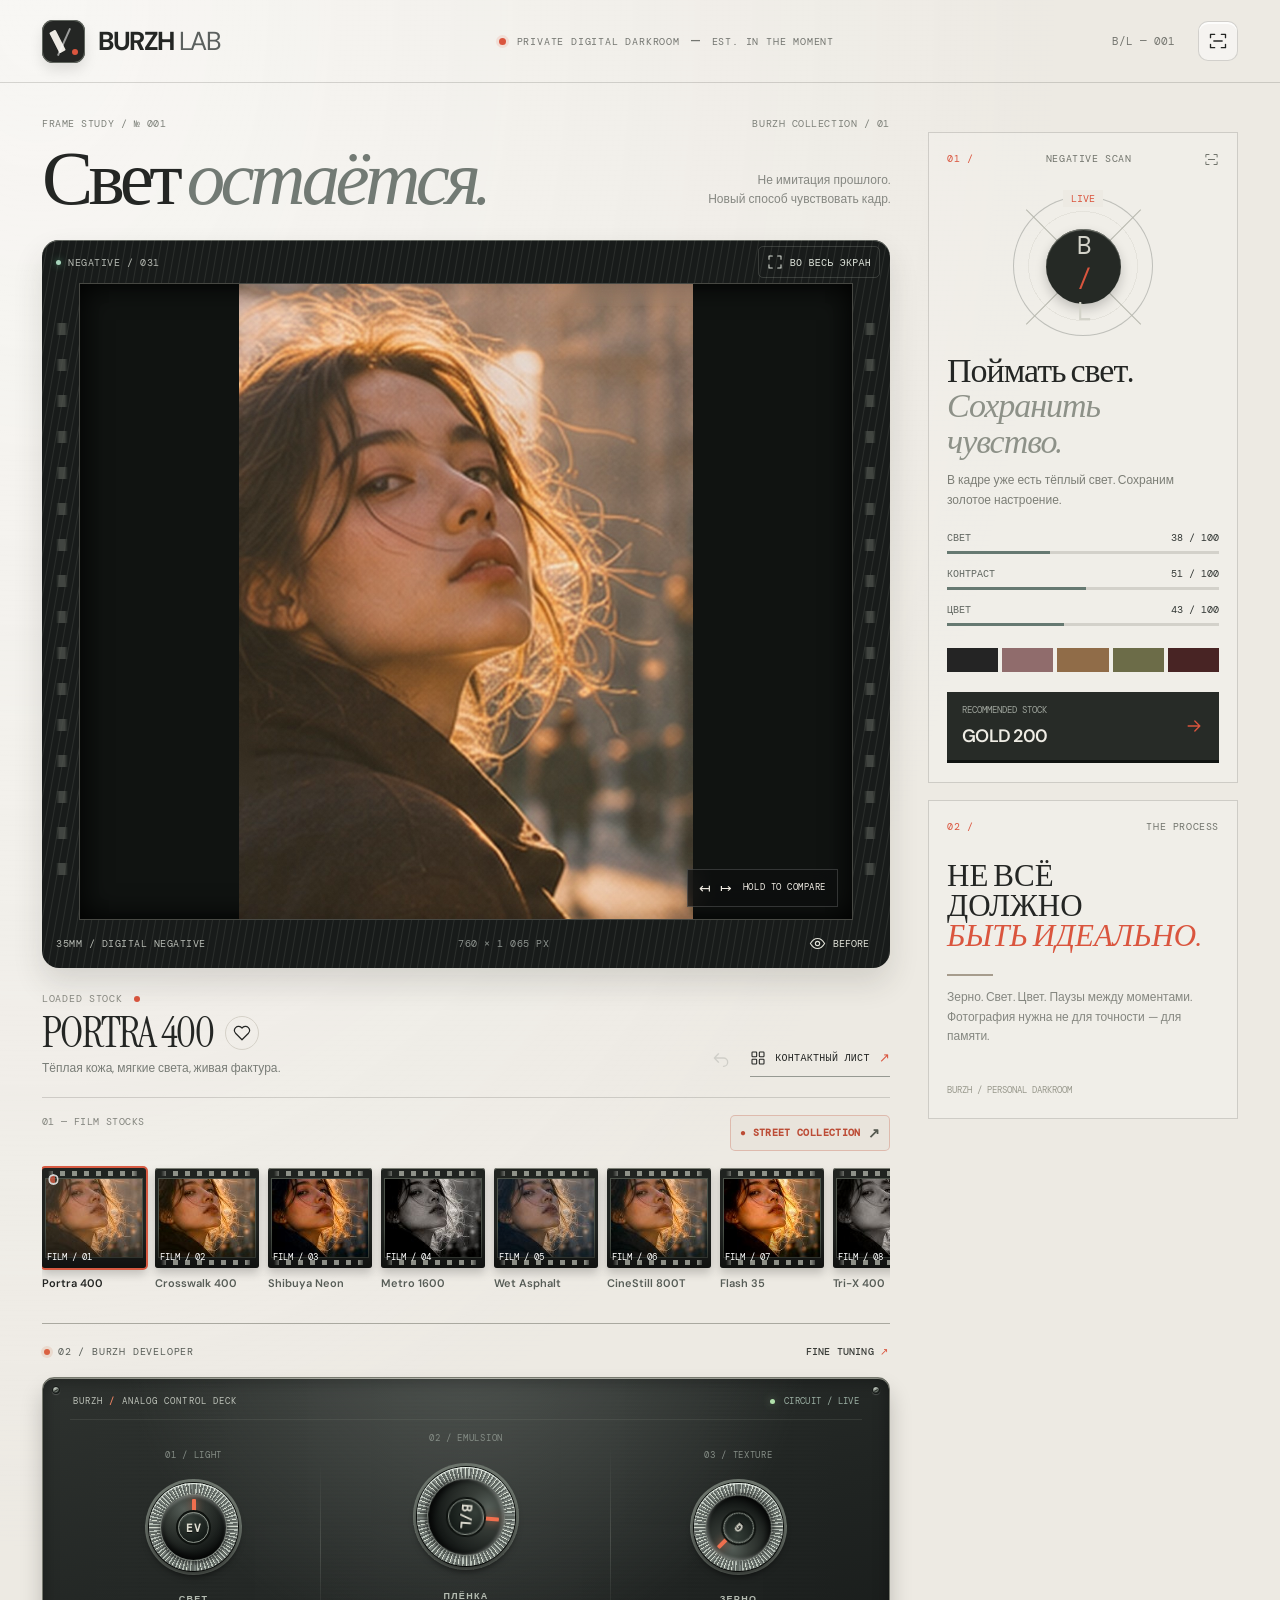
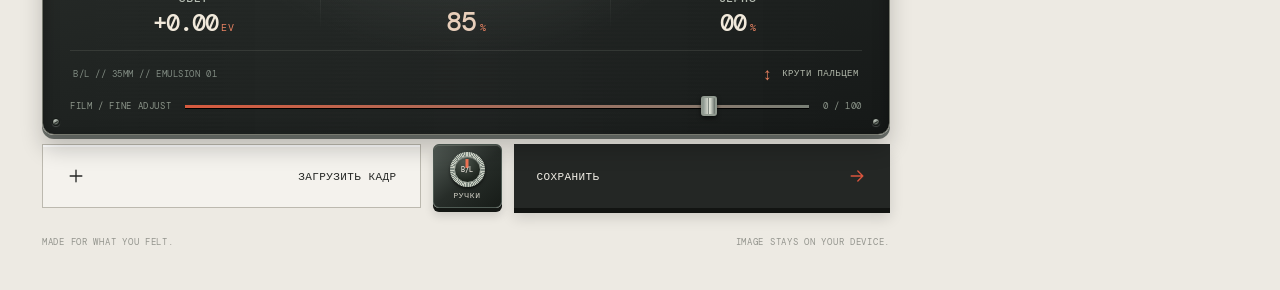
==== commit ba1ce5c9: "Launch tactile BURZH Lab rotary hardware deck with exposure film and grain dials" ====
--- a/fujilab/index.html
+++ b/fujilab/index.html
@@ -79,6 +79,95 @@
  .active-stock-actions>button:first-child{display:grid!important;place-items:center;min-width:34px;min-height:38px}
  .active-stock-actions .text-link{min-width:30px;min-height:38px}
 }
+
+/* BURZH LAB / PHYSICAL EXPOSURE MACHINE - tactile control deck */
+.control-bench{margin-top:21px;padding-top:13px;border-top:1px solid #aaa9a0}
+.control-bench .bench-head{padding:0 2px 10px;gap:10px}
+.control-bench .bench-index{font:10px var(--mono);letter-spacing:.08em;color:#595e58;display:flex;align-items:center;gap:8px}
+.bench-status{height:6px;width:6px;display:inline-block;border-radius:50%;background:#da6242;box-shadow:0 0 0 3px #dfb59d55}
+.control-bench .develop-link{color:#3a3d39;font-weight:500;border-bottom:0;display:flex;align-items:center;gap:6px;min-height:30px}
+.console-face{position:relative;isolation:isolate;overflow:hidden;border-radius:12px;padding:17px 27px 15px;color:#f5f0e5;background:radial-gradient(ellipse at 50% -20%,#505551 0%,transparent 58%),linear-gradient(165deg,#2e322f 0%,#202422 54%,#161918 100%);border:1px solid #77796f;box-shadow:inset 0 1px #8a8c82,inset 0 3px 16px #0005,0 14px 22px #0003,0 4px 0 #6f746f}
+.console-face:before{content:"";position:absolute;inset:0;pointer-events:none;z-index:-1;opacity:.23;background:repeating-linear-gradient(0deg,transparent 0,rgba(255,255,255,.045) 1px,transparent 2px,transparent 4px),linear-gradient(90deg,transparent,rgba(255,255,255,.08) 50%,transparent)}
+.console-face:after{content:"";position:absolute;top:0;left:0;right:0;height:1px;background:linear-gradient(90deg,transparent,#d6d8ce88,transparent)}
+.console-screw{position:absolute;width:8px;height:8px;border-radius:50%;background:radial-gradient(circle at 30% 25%,#bcc3b9,#737c73 55%,#272b29 74%);border:1px solid #151916;box-shadow:0 1px 1px #ffffff30,inset 0 1px #ffffff44}
+.console-screw:after{content:"";position:absolute;top:3px;left:1px;width:4px;height:1px;transform:rotate(-30deg);background:#292d29}
+.screw-tl{top:8px;left:9px}.screw-tr{top:8px;right:9px}.screw-bl{bottom:8px;left:9px}.screw-br{bottom:8px;right:9px}
+.console-head{display:flex;justify-content:space-between;align-items:center;gap:8px;color:#bdc2b9;font:9px var(--mono);letter-spacing:.12em;margin:0 0 12px;padding:0 3px 12px;border-bottom:1px solid #85898130}
+.console-head b{color:#ec8464;font-weight:500}.console-head-state{white-space:nowrap;color:#9bafa3;font:9px var(--mono);letter-spacing:.04em}.console-head-state i{display:inline-block;width:5px;height:5px;border-radius:50%;background:#b1e0ab;margin-right:4px;box-shadow:0 0 8px #b1e0ab70}
+.console-deck{display:grid;grid-template-columns:1fr 1.14fr 1fr;gap:8px;align-items:end;justify-items:stretch;position:relative}
+.hardware-channel{display:flex;flex-direction:column;align-items:center;min-width:0;position:relative}
+.hardware-channel:not(:last-child):after{content:"";position:absolute;right:-4px;top:15px;bottom:8px;width:1px;background:linear-gradient(transparent,#888d8550,transparent)}
+.channel-overline{font:9px var(--mono);letter-spacing:.075em;color:#858d86;white-space:nowrap;margin-bottom:8px}
+.hardware-knob{--knob-angle:0deg;--arc-amount:0deg;position:relative;display:block;width:116px;height:116px;border-radius:50%;flex-shrink:0;touch-action:none;cursor:ns-resize;user-select:none;-webkit-user-select:none;outline-offset:4px;-webkit-tap-highlight-color:transparent}
+.hardware-primary .hardware-knob{width:130px;height:130px}
+.hardware-knob .knob-ticks{position:absolute;inset:0;border-radius:50%;background:repeating-conic-gradient(from -135deg,#c0c3b6 0deg 1deg,transparent 1deg 9deg);-webkit-mask:radial-gradient(circle,transparent 0 53%,black 54% 57%,transparent 58%);mask:radial-gradient(circle,transparent 0 53%,black 54% 57%,transparent 58%);opacity:.7}
+.hardware-knob .knob-casing{position:absolute;inset:12%;display:block;border-radius:50%;padding:9%;background:repeating-conic-gradient(from 3deg,#b7c0b8 0deg 2deg,#5a615d 2deg 4deg,#7b837e 4deg 6deg,#d6dcd1 6deg 7deg,#606862 7deg 10deg);box-shadow:0 5px 7px #0009,inset 0 1px 1px #f7fff8,0 0 0 1px #0e120f,0 0 0 4px #6d756d;transition:box-shadow .14s}
+.hardware-primary .knob-casing{padding:8%}
+.hardware-knob .knob-rotor{position:relative;display:block;width:100%;height:100%;border-radius:50%;transform:rotate(var(--knob-angle));background:radial-gradient(circle at 35% 22%,#555e58 0%,#373d38 25%,#171b19 67%,#0e1110 100%);border:1px solid #777e77;box-shadow:inset 0 2px 3px #fff4,inset 0 -5px 6px #000c,0 2px 4px #0009;will-change:transform}
+.hardware-knob .knob-needle{position:absolute;left:50%;top:6%;transform:translateX(-50%);width:4px;height:19%;background:#f06f4e;border-radius:1px;box-shadow:0 0 8px #f06f4e90,0 1px 0 #ffe0c6}
+.hardware-knob .knob-inner{position:absolute;inset:26%;border-radius:50%;display:grid;place-items:center;background:radial-gradient(circle at 35% 25%,#353e38,#151b18 75%);border:1px solid #899188;box-shadow:inset 0 1px 2px #fff3,0 0 0 2px #0e120f}
+.hardware-knob .knob-inner b{font:600 11px var(--mono);color:#dddcd0;letter-spacing:.06em;text-shadow:0 1px #000a}
+.hardware-primary .knob-inner b{font-size:13px}
+.hardware-knob.turning .knob-casing{box-shadow:0 3px 4px #000d,inset 0 1px #f7fff8,0 0 0 1px #0e120f,0 0 0 4px #949b8f}
+.hardware-knob.turning .knob-needle{background:#ffb18a}
+.channel-name{font:600 9px var(--sans);letter-spacing:.14em;color:#b6bdb3;margin-top:8px}
+.channel-number{display:flex;gap:4px;align-items:baseline;justify-content:center;font:500 24px/1.2 var(--mono);color:#f1e9db;letter-spacing:-.045em;margin-top:4px;white-space:nowrap}
+.hardware-primary .channel-number{font-size:27px;color:#e8cfbb}
+.channel-number small{font:10px var(--mono);color:#e58161;letter-spacing:.04em}
+.console-footer{display:flex;align-items:center;justify-content:space-between;gap:8px;padding:12px 3px 6px;margin-top:12px;border-top:1px solid #8f978a30;font:9px var(--mono);letter-spacing:.06em;color:#808b82}
+.console-hint{white-space:nowrap;color:#b2b9ab}.hint-arrows{color:#e9805f;font-size:17px;vertical-align:middle;margin-right:4px}
+.console-fine{display:flex;align-items:center;gap:12px;margin-top:3px;font:9px var(--mono);letter-spacing:.07em;color:#8b9489}
+.console-fine label,.console-fine span{white-space:nowrap}.console-fine input{appearance:none;-webkit-appearance:none;min-width:0;flex:1;height:21px;background:transparent;accent-color:#e56c4d}
+.console-fine input::-webkit-slider-runnable-track{height:3px;background:linear-gradient(90deg,#d75a3e,#797f76);border:0;box-shadow:0 1px #000}
+.console-fine input::-webkit-slider-thumb{-webkit-appearance:none;width:16px;height:20px;margin-top:-9px;border:2px solid #90998f;border-radius:3px;background:linear-gradient(90deg,#8b968e,#d6d9cf 44%,#7a837c 46%,#e6e9dd 55%,#656e68);box-shadow:0 2px 4px #0009}
+.console-fine input::-moz-range-track{height:3px;background:#747c74}.console-fine input::-moz-range-thumb{width:14px;height:18px;border:2px solid #bdc3b8;background:#969b90;border-radius:3px}
+/* Presets as the perforated edge of a film strip, not ordinary software thumbnails. */
+.reel-media{background:#202320;padding:10px 3px;border-radius:3px;border:0;box-shadow:0 5px 10px #0003,inset 0 1px #7e8177;overflow:hidden}
+.reel-media img{border:1px solid #4a5148;object-fit:cover}
+.reel-media:before,.reel-media:after{content:"";position:absolute;left:6px;right:6px;height:5px;z-index:3;pointer-events:none;background:repeating-linear-gradient(90deg,#b2b4aa 0 5px,transparent 5px 12px);opacity:.77;mask-image:linear-gradient(90deg,transparent,#000 8%,#000 92%,transparent)}
+.reel-media:before{top:3px}.reel-media:after{bottom:3px}
+.reel-card.selected .reel-media{border:0;box-shadow:0 0 0 2px #d85b43,0 6px 10px #0003}
+.reel-card.selected .reel-media:after{background:repeating-linear-gradient(90deg,#d85b43 0 5px,transparent 5px 12px)}
+@media(max-width:900px){.hardware-knob{width:105px;height:105px}.hardware-primary .hardware-knob{width:117px;height:117px}}
+@media(max-width:570px){
+ .main-col>.control-bench{order:3}.main-col>.active-stock{order:4}
+ .control-bench{margin-top:4px;border-top:0;padding-top:5px}
+ .control-bench .bench-head{padding:0 4px 5px}
+ .console-face{padding:12px 13px 10px;border-radius:10px;box-shadow:inset 0 1px #818881,0 9px 17px #0003,0 3px 0 #68716b}
+ .console-head{font-size:7.5px;margin-bottom:6px;padding:0 2px 7px;letter-spacing:.07em}
+ .console-head-state{font-size:7px}
+ .console-deck{gap:3px}
+ .channel-overline{font-size:8px;margin-bottom:3px}
+ .hardware-knob{width:90px;height:90px}
+ .hardware-primary .hardware-knob{width:102px;height:102px}
+ .hardware-knob .knob-casing{box-shadow:0 4px 5px #0009,inset 0 1px #f6fff4,0 0 0 1px #0e120f,0 0 0 3px #6d756d}
+ .channel-name{font-size:8px;margin-top:4px;letter-spacing:.1em}
+ .channel-number{font-size:17px;margin-top:2px}.hardware-primary .channel-number{font-size:20px}.channel-number small{font-size:8px}
+ .console-footer{font-size:7px;margin-top:5px;padding-top:7px;padding-bottom:2px}.console-hint{font-size:8px}
+ .console-fine{font-size:7px;gap:7px;margin-top:1px}.console-fine input{height:17px}
+ .active-stock{padding:12px 4px 8px}
+ .reel-media{padding:8px 3px}.reel-media:before,.reel-media:after{height:4px}
+}
+@media(max-width:370px){.console-face{padding:11px 10px 9px}.hardware-knob{width:74px;height:74px}.hardware-primary .hardware-knob{width:88px;height:88px}.channel-overline{font-size:7px}.channel-name{font-size:7px}.channel-number{font-size:15px}.hardware-primary .channel-number{font-size:18px}.console-stamp{display:none}.console-footer{justify-content:center}.console-fine label{font-size:7px}}
+
+/* A real one-tap entry to the rotary deck, visible in the mobile action dock. */
+.action-short{display:none}
+.console-shortcut{flex:0 0 69px;min-height:64px;display:flex;flex-direction:column;justify-content:center;align-items:center;gap:3px;border:1px solid #4f5b54;border-radius:6px;background:linear-gradient(140deg,#555e58,#272d29 52%,#171c18);box-shadow:inset 0 1px #aab0a555,0 4px 0 #141714,0 8px 10px #0002;color:#e2ded5;touch-action:manipulation}
+.console-shortcut:active{transform:translateY(2px);box-shadow:inset 0 1px #aab0a555,0 2px 0 #141714}
+.shortcut-rotor{height:35px;width:35px;border-radius:50%;display:grid;place-items:center;position:relative;background:repeating-conic-gradient(from 0deg,#cbd0c4 0deg 3deg,#7d8880 3deg 6deg);box-shadow:0 2px 3px #0008}
+.shortcut-rotor:before{content:"";position:absolute;inset:4px;border-radius:50%;background:radial-gradient(circle at 34% 18%,#4c564e,#202720 70%);border:1px solid #9ba49a;box-shadow:inset 0 1px #fff3}
+.shortcut-rotor i{position:absolute;z-index:1;left:50%;top:7px;height:9px;width:3px;background:#ea7052;transform:translateX(-50%)}
+.shortcut-rotor b{z-index:1;font:500 7px var(--mono);letter-spacing:.02em}
+.console-shortcut small{font:8px var(--mono);letter-spacing:.08em;color:#d5d4c9}
+@media(max-width:570px){
+ .actiondock{gap:7px}
+ .action{padding:0 9px;gap:5px;font-size:9px;min-width:0}
+ .action-long{display:none}.action-short{display:inline}
+ .console-shortcut{flex-basis:58px;min-height:52px;box-shadow:inset 0 1px #aab0a555,0 3px 0 #141714,0 5px 7px #0002}
+ .shortcut-rotor{height:29px;width:29px}.shortcut-rotor:before{inset:4px}.shortcut-rotor i{height:7px;top:6px}
+ .console-shortcut small{font-size:7px}
+}
+@media(max-width:370px){.actiondock{gap:5px;padding-left:9px;padding-right:9px}.action{font-size:8px;padding:0 7px}.action svg{width:14px}.console-shortcut{flex-basis:51px}.console-shortcut small{font-size:6.5px}}
 
 </style>
 </head>
@@ -130,8 +219,39 @@
   </section>
   <section class="active-stock" aria-label="Выбранный образ"><div class="stock-caption"><div class="micro-kicker">LOADED STOCK <span class="stock-led"></span></div><div class="stock-heading"><h2 id="activePreset">PORTRA 400</h2><button id="favoriteCurrent" class="favorite-current" aria-label="Добавить в избранное"><svg><use href="#i-heart"/></svg></button></div><p id="activeDescription">Тёплая кожа, мягкие света, живая фактура.</p></div><div class="active-stock-actions"><button id="undoButton" aria-label="Отменить последнее изменение" title="Отменить"><svg><use href="#i-undo"/></svg></button><button id="openContact" class="text-link"><svg><use href="#i-grid"/></svg><span>КОНТАКТНЫЙ ЛИСТ</span><b>↗</b></button></div></section>
   <section class="stock-shelf" aria-label="Быстрый выбор плёнки"><div class="shelf-head"><span>01 — FILM STOCKS</span><button id="openStreet" type="button" class="street-quick" aria-label="Открыть Street Collection">● STREET COLLECTION <span>↗</span></button></div><div id="filmRail" class="film-rail" tabindex="0"></div></section>
-  <section class="control-bench" aria-label="Проявка"><div class="bench-head"><div class="bench-index">02 / DEVELOPER</div><button id="openDevelop" class="develop-link">ТОНКАЯ ПРОЯВКА <span>↗</span></button></div><div class="bench-inner"><div class="dial" id="intensityDial" role="slider" tabindex="0" aria-label="Интенсивность пресета" aria-valuemin="0" aria-valuemax="100" aria-valuenow="85"><div class="dial-rim"><div class="dial-wheel"><div class="dial-marker"></div><div class="dial-core"><span>B/L</span></div></div></div></div><div class="bench-copy"><div class="bench-value-row"><span>INTENSITY /</span><strong id="intensityNumber">85</strong><span>%</span></div><label for="intensitySlider">Дозировка характера</label><input id="intensitySlider" class="metal-slider" type="range" min="0" max="100" value="85" aria-label="Сила эффекта"><div class="bench-subline"><span>0 — CLEAN</span><span>100 — FULL STOCK</span></div></div></div></section>
-  <div class="actiondock"><button id="importButton" class="action action-light"><svg><use href="#i-plus"/></svg><span>ЗАГРУЗИТЬ КАДР</span></button><button id="exportButton" class="action action-dark"><span>СОХРАНИТЬ</span><svg><use href="#i-arrow"/></svg></button></div>
+  <section class="control-bench" aria-label="Панель проявки">
+   <div class="bench-head"><div class="bench-index"><span class="bench-status"></span> 02 / BURZH DEVELOPER</div><button id="openDevelop" class="develop-link">FINE TUNING <span>↗</span></button></div>
+   <div class="console-face">
+    <span class="console-screw screw-tl" aria-hidden="true"></span><span class="console-screw screw-tr" aria-hidden="true"></span><span class="console-screw screw-bl" aria-hidden="true"></span><span class="console-screw screw-br" aria-hidden="true"></span>
+    <div class="console-head"><span>BURZH <b>/</b> ANALOG CONTROL DECK</span><span class="console-head-state"><i></i> CIRCUIT / LIVE</span></div>
+    <div class="console-deck">
+     <div class="hardware-channel">
+      <div class="channel-overline">01 / LIGHT</div>
+      <div class="hardware-knob" id="exposureDial" data-knob="exposure" role="slider" tabindex="0" aria-label="Экспозиция" aria-valuemin="-100" aria-valuemax="100" aria-valuenow="0" title="Тяни вверх-вниз или вращай">
+       <span class="knob-ticks"></span><span class="knob-casing"><span class="knob-rotor"><i class="knob-needle"></i><span class="knob-inner"><b>EV</b></span></span></span>
+      </div>
+      <div class="channel-name">СВЕТ</div><output id="exposureNumber" class="channel-number">+0.00 <small>EV</small></output>
+     </div>
+     <div class="hardware-channel hardware-primary">
+      <div class="channel-overline">02 / EMULSION</div>
+      <div class="hardware-knob" id="intensityDial" data-knob="film" role="slider" tabindex="0" aria-label="Сила плёночного образа" aria-valuemin="0" aria-valuemax="100" aria-valuenow="85" title="Тяни вверх-вниз или вращай">
+       <span class="knob-ticks"></span><span class="knob-casing"><span class="knob-rotor"><i class="knob-needle"></i><span class="knob-inner"><b>B/L</b></span></span></span>
+      </div>
+      <div class="channel-name">ПЛЁНКА</div><output class="channel-number"><span id="intensityNumber">85</span><small>%</small></output>
+     </div>
+     <div class="hardware-channel">
+      <div class="channel-overline">03 / TEXTURE</div>
+      <div class="hardware-knob" id="grainDial" data-knob="grain" role="slider" tabindex="0" aria-label="Зерно" aria-valuemin="0" aria-valuemax="100" aria-valuenow="0" title="Тяни вверх-вниз или вращай">
+       <span class="knob-ticks"></span><span class="knob-casing"><span class="knob-rotor"><i class="knob-needle"></i><span class="knob-inner"><b>G</b></span></span></span>
+      </div>
+      <div class="channel-name">ЗЕРНО</div><output id="grainNumber" class="channel-number">00 <small>%</small></output>
+     </div>
+    </div>
+    <div class="console-footer"><div><span class="console-stamp">B/L  //  35MM  //  EMULSION 01</span></div><div class="console-hint"><span class="hint-arrows">↕</span> КРУТИ ПАЛЬЦЕМ</div></div>
+    <div class="console-fine"><label for="intensitySlider">FILM / FINE ADJUST</label><input id="intensitySlider" type="range" min="0" max="100" value="85" aria-label="Точная сила пресета"><span>0 / 100</span></div>
+   </div>
+  </section>
+  <div class="actiondock"><button id="importButton" class="action action-light" aria-label="Загрузить фото"><svg><use href="#i-plus"/></svg><span class="action-long">ЗАГРУЗИТЬ КАДР</span><span class="action-short">ЗАГРУЗИТЬ</span></button><button id="goConsole" class="console-shortcut" aria-label="Открыть механические регуляторы" title="Регуляторы света, плёнки и зерна"><span class="shortcut-rotor"><i></i><b>B/L</b></span><small>РУЧКИ</small></button><button id="exportButton" class="action action-dark"><span>СОХРАНИТЬ</span><svg><use href="#i-arrow"/></svg></button></div>
   <div class="bottom-epilogue"><span>MADE FOR WHAT YOU FELT.</span><span>IMAGE STAYS ON YOUR DEVICE.</span></div>
  </div>
  <aside class="side-col">
@@ -295,21 +415,21 @@
 function checkpoint(){history.push(snap());if(history.length>24)history.shift();$('undoButton').disabled=false}
 function syncTuneControls(){
  const rows=$('developRows');
- if(!rows)return;
- rows.querySelectorAll('[data-adj]').forEach(input=>{
+ if(rows)rows.querySelectorAll('[data-adj]').forEach(input=>{
   const key=input.dataset.adj,value=state.settings[key]||0;
   input.value=value;
   const output=$('out-'+key);if(output)output.textContent=(value>0?'+':'')+value;
  });
+ syncHardware();
 }
 function undo(){if(!history.length)return;const h=history.pop();state.preset=h.preset;state.strength=h.strength;state.settings={...h.settings};$('undoButton').disabled=history.length===0;syncActive(true);syncTuneControls();queueRender();persist();toast('Шаг отменён')}
 function toast(t){$('toast').textContent=t;$('toast').classList.add('show');clearTimeout(toastTimer);toastTimer=setTimeout(()=>$('toast').classList.remove('show'),2600)}
 function busy(on,title='Проявляем кадр',hint='Локальная обработка · без сервера',prog=0){state.busy=on;$('busy').classList.toggle('show',on);$('busyTitle').textContent=title;$('busyHint').textContent=hint;$('busyProgress').style.width=prog+'%'}
-function strength(n,checkpointed=false){const next=clamp(Math.round(n),0,100);if(next===state.strength)return;if(checkpointed)checkpoint();state.strength=next;$('intensitySlider').value=next;$('intensityNumber').textContent=next;$('intensityDial').style.setProperty('--angle',(-136+next*2.72)+'deg');$('intensityDial').setAttribute('aria-valuenow',next);persist();queueRender()}
+function strength(n,checkpointed=false){const next=clamp(Math.round(n),0,100);if(next===state.strength)return;if(checkpointed)checkpoint();state.strength=next;syncHardware();persist();queueRender()}
 function selectPreset(id,fromSheet=false){if(!PRESETS.some(p=>p.id===id))return;if(id!==state.preset)checkpoint();state.preset=id;state.recent=[id,...state.recent.filter(i=>i!==id)].slice(0,12);persist();syncActive(fromSheet);queueRender();if(fromSheet)toast('Загружена плёнка · '+current().name)}
 function toggleFav(id){if(state.favorites.has(id))state.favorites.delete(id);else state.favorites.add(id);persist();syncActive();if($('contactGrid'))renderContactGrid(false)}
 function syncActive(reveal=false){const p=current();$('activePreset').textContent=p.name.toUpperCase();$('activeDescription').textContent=meta(p)[0];$('negativeIndex').textContent=String(PRESETS.indexOf(p)+1).padStart(3,'0');$('favoriteCurrent').classList.toggle('active',state.favorites.has(p.id));$('favoriteCurrent').setAttribute('aria-label',state.favorites.has(p.id)?'Убрать из избранного':'В избранное');$('openStreet').setAttribute('aria-label',`Открыть Street Collection · ${STREET_IDS.size} образов`);$('undoButton').disabled=history.length===0;
-  $('intensityNumber').textContent=state.strength;$('intensitySlider').value=state.strength;$('intensityDial').style.setProperty('--angle',(-136+state.strength*2.72)+'deg');$('intensityDial').setAttribute('aria-valuenow',state.strength);
+  syncHardware();
   renderRail(reveal);
 }
 function getSettings(p=current()){const blended={};const a=state.strength/100;for(const k of Object.keys(DEFAULT_SETTINGS))blended[k]=(p[k]||0)*a;
@@ -336,7 +456,7 @@
 async function bitmapFrom(blob){if('createImageBitmap'in window){try{return await createImageBitmap(blob,{imageOrientation:'from-image'})}catch(_){try{return await createImageBitmap(blob)}catch(__){}}}return await new Promise((resolve,reject)=>{const img=new Image(),url=URL.createObjectURL(blob);img.onload=()=>{URL.revokeObjectURL(url);resolve(img)};img.onerror=()=>{URL.revokeObjectURL(url);reject(new Error('Не удалось открыть изображение'))};img.src=url})}
 async function loadPhoto(file,isDemo=false){const token=++loadingToken;document.querySelector('.negative')?.classList.remove('photo-focus');document.body.classList.remove('photo-focus-open');const focusBtn=$('focusPhoto');if(focusBtn){focusBtn.setAttribute('aria-pressed','false');$('focusPhotoLabel').textContent='ВО ВЕСЬ ЭКРАН'};busy(true,'Сканируем негатив',isDemo?'Загружаем демонстрационный кадр':'Это происходит на вашем устройстве',18);await new Promise(r=>setTimeout(r,50));try{
  let blob=file,mode='JPEG / DIGITAL NEGATIVE';if(!isDemo&&isRaw(file)){busy(true,'Проявляем RAW', 'Ищем полноценное изображение или JPEG-превью',26);const raw=await decodeRAW(file);blob=raw.blob;mode=raw.mode}
- const bitmap=await bitmapFrom(blob);if(token!==loadingToken)return;state.bitmap?.close?.();state.bitmap=bitmap;state.w=bitmap.width||bitmap.naturalWidth;state.h=bitmap.height||bitmap.naturalHeight;state.mode=mode;state.sourceName=isDemo?'BURZH_FRAME_001.jpg':file.name;state.settings={...DEFAULT_SETTINGS};history=[];drawPhotoBase(bitmap);busy(true,'Читаем свет','Анализируем тональный рисунок',45);scan();queueRender();busy(true,'Собираем плёнки','Готовим контактный лист из вашего кадра',63);await createThumbs(token);if(token!==loadingToken)return;syncActive();$('imageHousing').classList.remove('is-before');state.compareHold=false;state.comparePin=false;$('toggleCompare').setAttribute('aria-pressed','false');busy(false);if(!isDemo)toast('Кадр загружен · можно проявлять');}catch(e){if(token===loadingToken){console.error(e);busy(false);toast('Не удалось открыть кадр: '+e.message)}}
+ const bitmap=await bitmapFrom(blob);if(token!==loadingToken)return;state.bitmap?.close?.();state.bitmap=bitmap;state.w=bitmap.width||bitmap.naturalWidth;state.h=bitmap.height||bitmap.naturalHeight;state.mode=mode;state.sourceName=isDemo?'BURZH_FRAME_001.jpg':file.name;state.settings={...DEFAULT_SETTINGS};history=[];syncHardware();drawPhotoBase(bitmap);busy(true,'Читаем свет','Анализируем тональный рисунок',45);scan();queueRender();busy(true,'Собираем плёнки','Готовим контактный лист из вашего кадра',63);await createThumbs(token);if(token!==loadingToken)return;syncActive();$('imageHousing').classList.remove('is-before');state.compareHold=false;state.comparePin=false;$('toggleCompare').setAttribute('aria-pressed','false');busy(false);if(!isDemo)toast('Кадр загружен · можно проявлять');}catch(e){if(token===loadingToken){console.error(e);busy(false);toast('Не удалось открыть кадр: '+e.message)}}
 }
 async function createThumbs(token=loadingToken){const src=state.preview;if(!src)return;const freshThumbs=new Map();const canvas=document.createElement('canvas'),ctx=canvas.getContext('2d',{willReadFrequently:true});const w=118,h=132;canvas.width=w;canvas.height=h;const base=document.createElement('canvas');base.width=src.width;base.height=src.height;base.getContext('2d').putImageData(src,0,0);const asp=w/h,ra=src.width/src.height;let sx=0,sy=0,sw=src.width,sh=src.height;if(ra>asp){sw=src.height*asp;sx=(src.width-sw)/2}else{sh=src.width/asp;sy=(src.height-sh)/2}
  for(const [i,p] of PRESETS.entries()){ctx.clearRect(0,0,w,h);ctx.drawImage(base,sx,sy,sw,sh,0,0,w,h);const im=ctx.getImageData(0,0,w,h);const c={};for(const key of Object.keys(DEFAULT_SETTINGS))c[key]=(p[key]||0)*.93;grade(im,w,h,c);ctx.putImageData(im,0,0);freshThumbs.set(p.id,canvas.toDataURL('image/jpeg',.79));if(i%10===9){await new Promise(r=>setTimeout(r,0));if(token!==loadingToken)return;}}if(token!==loadingToken)return;state.thumbs=freshThumbs;renderRail();if($('contactGrid'))renderContactGrid(false)
@@ -358,8 +478,8 @@
 function renderContactGrid(reset=false){const grid=$('contactGrid');if(!grid)return;const old=grid.scrollTop;const list=contactItems();grid.innerHTML=list.length?list.map((p,i)=>`<div class="contact-card ${p.id===state.preset?'selected':''}"><button type="button" class="contact-select" data-apply="${escapeHTML(p.id)}" aria-label="Выбрать ${escapeHTML(p.name)}" style="display:block;width:100%;text-align:left;padding:0"><div class="contact-photo"><img loading="lazy" alt="" src="${state.thumbs.get(p.id)||DEMO_IMAGE}"></div><div class="contact-info"><span class="nm">${escapeHTML(p.name)}</span><span class="n">${String(PRESETS.indexOf(p)+1).padStart(2,'0')}</span></div></button><button type="button" class="contact-fav ${state.favorites.has(p.id)?'active':''}" data-fav="${escapeHTML(p.id)}" aria-label="${state.favorites.has(p.id)?'Убрать из избранного':'Добавить в избранное'}"><svg><use href="#i-heart"/></svg></button></div>`).join(''):'<div class="sheet-empty">Здесь пока пусто. Добавь любимые кадры или попробуй другой запрос.</div>';if(reset)grid.scrollTop=0;else grid.scrollTop=old}
 const groups={light:['exposure','contrast','shadows','highlights'],color:['temp','tint','saturation','vibrance'],texture:['grain','fade','vignette']};
 function renderDevelop(){$('sheetKicker').textContent='DARKROOM / 02 — DEVELOPING';$('sheetTitle').textContent='Проявка.';let p=current();$('sheetContent').innerHTML=`<div class="develop-section"><div class="develop-top"><div><div class="selected-stock-name">${escapeHTML(p.name)}</div><p>Точный контроль над светом, цветом и зерном.</p></div><button id="developUndo" class="small-btn" ${history.length?'':'disabled'}>↶ ОТМЕНИТЬ</button></div><div class="sheet-tabs" id="developTabs"><button data-dev="light" class="sheet-tab ${activeDevelop==='light'?'active':''}">СВЕТ</button><button data-dev="color" class="sheet-tab ${activeDevelop==='color'?'active':''}">ЦВЕТ</button><button data-dev="texture" class="sheet-tab ${activeDevelop==='texture'?'active':''}">ФАКТУРА</button></div><div id="developRows"></div><div class="develop-actions"><button class="small-btn" id="tuneReset">СБРОСИТЬ ПРАВКИ</button><button class="small-btn primary" id="tuneDone">К КАДРУ →</button></div></div>`;
- $('developTabs').onclick=e=>{const b=e.target.closest('[data-dev]');if(!b)return;activeDevelop=b.dataset.dev;[...$('developTabs').children].forEach(x=>x.classList.toggle('active',x.dataset.dev===activeDevelop));renderDevelopRows()};$('tuneReset').onclick=()=>{checkpoint();state.settings={...DEFAULT_SETTINGS};renderDevelopRows();queueRender();toast('Коррекции сброшены')};$('tuneDone').onclick=sheetClose;$('developUndo').onclick=()=>{undo();renderDevelopRows()};renderDevelopRows()}
-function renderDevelopRows(){const box=$('developRows');if(!box)return;box.innerHTML=groups[activeDevelop].map(k=>`<div class="develop-row"><label for="dev-${k}"><span>${TUNE[k][0]}</span><output id="out-${k}">${state.settings[k]>0?'+':''}${state.settings[k]}</output></label><input id="dev-${k}" data-adj="${k}" type="range" min="${TUNE[k][1]}" max="${TUNE[k][2]}" value="${state.settings[k]}"></div>`).join('');box.querySelectorAll('[data-adj]').forEach(inp=>{let started=false;inp.addEventListener('pointerdown',()=>{checkpoint();started=true},{once:true});inp.addEventListener('keydown',e=>{if(!started&&['ArrowLeft','ArrowRight','ArrowUp','ArrowDown','Home','End'].includes(e.key)){checkpoint();started=true}});inp.addEventListener('change',()=>started=false);inp.addEventListener('input',e=>{const k=e.currentTarget.dataset.adj;state.settings[k]=Number(e.currentTarget.value);$('out-'+k).textContent=(state.settings[k]>0?'+':'')+state.settings[k];queueRender()})})}
+ $('developTabs').onclick=e=>{const b=e.target.closest('[data-dev]');if(!b)return;activeDevelop=b.dataset.dev;[...$('developTabs').children].forEach(x=>x.classList.toggle('active',x.dataset.dev===activeDevelop));renderDevelopRows()};$('tuneReset').onclick=()=>{checkpoint();state.settings={...DEFAULT_SETTINGS};renderDevelopRows();syncHardware();queueRender();toast('Коррекции сброшены')};$('tuneDone').onclick=sheetClose;$('developUndo').onclick=()=>{undo();renderDevelopRows()};renderDevelopRows()}
+function renderDevelopRows(){const box=$('developRows');if(!box)return;box.innerHTML=groups[activeDevelop].map(k=>`<div class="develop-row"><label for="dev-${k}"><span>${TUNE[k][0]}</span><output id="out-${k}">${state.settings[k]>0?'+':''}${state.settings[k]}</output></label><input id="dev-${k}" data-adj="${k}" type="range" min="${TUNE[k][1]}" max="${TUNE[k][2]}" value="${state.settings[k]}"></div>`).join('');box.querySelectorAll('[data-adj]').forEach(inp=>{let started=false;inp.addEventListener('pointerdown',()=>{checkpoint();started=true},{once:true});inp.addEventListener('keydown',e=>{if(!started&&['ArrowLeft','ArrowRight','ArrowUp','ArrowDown','Home','End'].includes(e.key)){checkpoint();started=true}});inp.addEventListener('change',()=>started=false);inp.addEventListener('input',e=>{const k=e.currentTarget.dataset.adj;state.settings[k]=Number(e.currentTarget.value);$('out-'+k).textContent=(state.settings[k]>0?'+':'')+state.settings[k];syncHardware();queueRender()})})}
 function renderScanSheet(){$('sheetKicker').textContent='NEGATIVE SCAN / LOCAL ANALYSIS';$('sheetTitle').textContent='Читать свет.';const a=state.analysis;if(!a){$('sheetContent').textContent='Сначала загрузи фотографию.';return}const rec=PRESETS.find(p=>p.id===a.recommended)||current();$('sheetContent').innerHTML=`<div class="micro-kicker">THE STORY INSIDE YOUR FRAME</div><div class="analysis-grid"><div class="analysis-tile"><strong>${a.brightness}</strong><span>ОСВЕЩЁННОСТЬ</span></div><div class="analysis-tile"><strong>${a.contrast}</strong><span>КОНТРАСТ</span></div><div class="analysis-tile"><strong>${a.saturation}</strong><span>НАСЫЩЕННОСТЬ</span></div></div><div class="side-palette" style="margin:0 0 20px">${a.palette.map(c=>`<i style="background:${c}"></i>`).join('')}</div><p class="analysis-comment">${escapeHTML(a.reason)}</p><div class="selected-stock-name">${escapeHTML(rec.name)}</div><p class="export-hint">Совет основан на статистическом анализе пикселей фотографии, а не на облачной нейросети. Снимок никуда не отправляется.</p><div class="export-actions"><button id="useRecommendation" class="action action-dark" style="width:100%"><span>ПОПРОБОВАТЬ ЭТОТ ОБРАЗ</span><svg><use href="#i-arrow"/></svg></button></div>`;$('useRecommendation').onclick=()=>{selectPreset(a.recommended,true);sheetClose()}}
 function extForFormat(f){return f==='jpeg'?'jpg':f}
 function exportFilename(){return(state.sourceName||'BURZH_FRAME').replace(/\.[^.]+$/,'').replace(/[^\p{L}\p{N}_-]+/gu,'_').slice(0,55)+'__'+current().id.replace(/[^a-z0-9-]/g,'')+'.'+extForFormat(state.exportFormat)}
@@ -415,17 +535,105 @@
  };
  focusBtn.onclick=()=>focus(!negative.classList.contains('photo-focus'));
  window.addEventListener('keydown',e=>{if(e.key==='Escape'&&negative.classList.contains('photo-focus')){focus(false);e.preventDefault()}});
+ $('goConsole').onclick=()=>{
+   const panel=document.querySelector('.console-face');
+   if(!panel)return;
+   const isMobile=window.matchMedia('(max-width:570px)').matches;
+   if(isMobile){
+    const target=panel.getBoundingClientRect().top+window.scrollY-79;
+    window.scrollTo({top:Math.max(0,target),behavior:window.matchMedia('(prefers-reduced-motion:reduce)').matches?'instant':'smooth'});
+   }else panel.scrollIntoView({behavior:'smooth',block:'center'});
+   $('intensityDial').focus({preventScroll:true});
+ };
  $('importButton').onclick=()=>$('photoInput').click();$('photoInput').onchange=e=>{const f=e.target.files?.[0];if(f)loadPhoto(f);e.target.value=''};$('exportButton').onclick=()=>sheetOpen('export');$('openContact').onclick=()=>{contactFilter='all';contactQuery='';streetMood='all';sheetOpen('contact')};$('openStreet').onclick=()=>{contactFilter='street';contactQuery='';streetMood='all';sheetOpen('contact');const tab=$('contactTabs').querySelector('[data-filter=street]');if(tab)$('contactTabs').scrollLeft=Math.max(0,tab.offsetLeft-$('contactTabs').offsetLeft-16)};$('openDevelop').onclick=()=>sheetOpen('develop');$('scanOpen').onclick=()=>sheetOpen('scan');$('scanMatch').onclick=()=>selectPreset(state.analysis?.recommended||'portra-400');$('favoriteCurrent').onclick=()=>toggleFav(state.preset);$('undoButton').onclick=undo;
  $('filmRail').onclick=e=>{const b=e.target.closest('[data-preset]');if(b)selectPreset(b.dataset.preset)};$('closeSheet').onclick=sheetClose;$('veil').onclick=e=>{if(e.target===$('veil'))sheetClose()};
  $('toggleCompare').onclick=()=>{state.comparePin=!state.comparePin;toggleOriginal();$('toggleCompare').setAttribute('aria-pressed',String(state.comparePin))};
  const housing=$('imageHousing');housing.addEventListener('pointerdown',e=>{if(e.pointerType==='mouse'&&e.button!==0)return;state.compareHold=true;toggleOriginal()});const release=()=>{state.compareHold=false;toggleOriginal()};housing.addEventListener('pointerup',release);housing.addEventListener('pointerleave',release);housing.addEventListener('pointercancel',release);housing.addEventListener('keydown',e=>{if(e.code==='Space'){e.preventDefault();state.compareHold=true;toggleOriginal()}});housing.addEventListener('keyup',e=>{if(e.code==='Space')release()});housing.addEventListener('keydown',e=>{if(e.key==='Enter'){e.preventDefault();state.comparePin=!state.comparePin;toggleOriginal();$('toggleCompare').setAttribute('aria-pressed',String(state.comparePin))}});
- let dialDown=null;const knob=$('intensityDial');knob.addEventListener('pointerdown',e=>{if(e.button!==0)return;dialDown={y:e.clientY,x:e.clientX,val:state.strength};checkpoint();knob.setPointerCapture(e.pointerId)});knob.addEventListener('pointermove',e=>{if(!dialDown)return;strength(dialDown.val+(dialDown.y-e.clientY)*.7+(e.clientX-dialDown.x)*.28)});knob.addEventListener('pointerup',()=>dialDown=null);knob.addEventListener('pointercancel',()=>dialDown=null);knob.addEventListener('keydown',e=>{if(['ArrowUp','ArrowRight','ArrowLeft','ArrowDown','Home','End'].includes(e.key)){e.preventDefault();const v=e.key==='Home'?0:e.key==='End'?100:state.strength+(/Up|Right/.test(e.key)?1:-1)*(e.shiftKey?10:2);strength(v,true)}});
- $('intensitySlider').addEventListener('pointerdown',()=>checkpoint());$('intensitySlider').addEventListener('input',e=>strength(e.target.value));$('intensitySlider').addEventListener('keydown',e=>{if(['ArrowLeft','ArrowRight','ArrowUp','ArrowDown'].includes(e.key))checkpoint()});
+ bindHardware();
+ let faderCheckpointed=false;
+ $('intensitySlider').addEventListener('pointerdown',()=>{faderCheckpointed=false});
+ $('intensitySlider').addEventListener('input',e=>{if(!faderCheckpointed){checkpoint();faderCheckpointed=true}strength(e.target.value)});
+ $('intensitySlider').addEventListener('change',()=>{faderCheckpointed=false});
+ $('intensitySlider').addEventListener('keydown',e=>{if(['ArrowLeft','ArrowRight','ArrowUp','ArrowDown','Home','End'].includes(e.key)&&!e.repeat)checkpoint()});
  window.addEventListener('keydown',e=>{if(e.key==='Escape'&&$('veil').classList.contains('open')){e.preventDefault();sheetClose();return}const t=e.target?.tagName;if(['INPUT','TEXTAREA','SELECT'].includes(t))return;if((e.metaKey||e.ctrlKey)&&e.key.toLowerCase()==='z'){e.preventDefault();undo()}else if((e.metaKey||e.ctrlKey)&&e.key.toLowerCase()==='s'){e.preventDefault();sheetOpen('export')}else if(e.key.toLowerCase()==='c'&&!$('veil').classList.contains('open'))sheetOpen('contact')});
  window.addEventListener('keydown',e=>{if(!$('veil').classList.contains('open')||e.key!=='Tab')return;const nodes=[...$('sheet').querySelectorAll('button:not(:disabled),input:not(:disabled),select:not(:disabled),[tabindex]:not([tabindex="-1"])')].filter(n=>n.getClientRects().length);if(!nodes.length)return;const first=nodes[0],last=nodes[nodes.length-1];if(e.shiftKey&&document.activeElement===first){e.preventDefault();last.focus()}else if(!e.shiftKey&&document.activeElement===last){e.preventDefault();first.focus()}});
  let touchStart=null;const handle=$('sheet').querySelector('.sheet-handle');handle.addEventListener('touchstart',e=>{touchStart=e.touches[0]?.clientY||0},{passive:true});handle.addEventListener('touchend',e=>{if(touchStart!=null&&(e.changedTouches[0]?.clientY||0)-touchStart>70)sheetClose();touchStart=null},{passive:true});
  window.addEventListener('dragover',e=>e.preventDefault());window.addEventListener('drop',e=>{e.preventDefault();const f=e.dataTransfer?.files?.[0];if(f)loadPhoto(f)});
 }
+
+/* BURZH physical knobs: full preview + export settings, one undo checkpoint per interaction. */
+const DIALS={
+ film:{min:0,max:100,default:85,read:()=>state.strength,apply:v=>strength(v)},
+ exposure:{min:-100,max:100,default:0,read:()=>state.settings.exposure,apply:v=>{state.settings.exposure=v;syncHardware();syncTuneControls();queueRender()}},
+ grain:{min:0,max:100,default:0,read:()=>state.settings.grain,apply:v=>{state.settings.grain=v;syncHardware();syncTuneControls();queueRender()}}
+};
+function dialText(key,value){
+ if(key==='exposure')return (value>=0?'+':'')+(value*TUNE.exposure[3]).toFixed(2)+' EV';
+ return value+' %';
+}
+function syncHardware(){
+ for(const [key,spec] of Object.entries(DIALS)){
+  const element=$(key==='film'?'intensityDial':key+'Dial');
+  if(!element)continue;
+  const value=spec.read(),p=(value-spec.min)/(spec.max-spec.min);
+  element.style.setProperty('--knob-angle',(-135+p*270)+'deg');
+  element.style.setProperty('--arc-amount',(p*270)+'deg');
+  element.setAttribute('aria-valuenow',String(value));
+  element.setAttribute('aria-valuetext',dialText(key,value));
+ }
+ const film=$('intensityNumber'),fader=$('intensitySlider'),ev=$('exposureNumber'),grain=$('grainNumber');
+ if(film)film.textContent=state.strength;
+ if(fader)fader.value=state.strength;
+ if(ev)ev.innerHTML=(state.settings.exposure>=0?'+':'')+(state.settings.exposure*TUNE.exposure[3]).toFixed(2)+' <small>EV</small>';
+ if(grain)grain.innerHTML=String(state.settings.grain).padStart(2,'0')+' <small>%</small>';
+}
+function updateDial(key,value){
+ const spec=DIALS[key];if(!spec)return;
+ const v=clamp(Math.round(value),spec.min,spec.max);
+ if(v===spec.read())return;
+ spec.apply(v);
+}
+function bindHardware(){
+ for(const knob of document.querySelectorAll('.hardware-knob[data-knob]')){
+  const key=knob.dataset.knob,spec=DIALS[key];if(!spec)continue;
+  let drag=null,keyboardActive=false;
+  const finish=e=>{if(!drag)return;if(e&&e.pointerId!==undefined&&drag.pointerId!==e.pointerId)return;drag=null;knob.classList.remove('turning')};
+  knob.addEventListener('pointerdown',e=>{
+   if(e.pointerType==='mouse'&&e.button!==0)return;
+   drag={pointerId:e.pointerId,y:e.clientY,x:e.clientX,start:spec.read(),recorded:false};
+   knob.classList.add('turning');
+   knob.setPointerCapture(e.pointerId);
+  });
+  knob.addEventListener('pointermove',e=>{
+   if(!drag||e.pointerId!==drag.pointerId)return;
+   const dy=drag.y-e.clientY,dx=e.clientX-drag.x;
+   const delta=(dy+dx*.43)*(spec.max-spec.min)/180;
+   const next=clamp(Math.round(drag.start+delta),spec.min,spec.max);
+   if(next===spec.read())return;
+   if(!drag.recorded){checkpoint();drag.recorded=true}
+   updateDial(key,next);
+  });
+  knob.addEventListener('pointerup',finish);
+  knob.addEventListener('pointercancel',finish);
+  knob.addEventListener('lostpointercapture',finish);
+  knob.addEventListener('keydown',e=>{
+   const arrow=['ArrowUp','ArrowDown','ArrowLeft','ArrowRight','PageUp','PageDown','Home','End'].includes(e.key);
+   if(!arrow)return;e.preventDefault();
+   if(!keyboardActive){checkpoint();keyboardActive=true}
+   let v=spec.read();
+   const step=e.shiftKey?10:(e.key.startsWith('Page')?10:(key==='exposure'?2:1));
+   if(e.key==='Home')v=spec.min;
+   else if(e.key==='End')v=spec.max;
+   else v+=((e.key==='ArrowUp'||e.key==='ArrowRight'||e.key==='PageUp')?1:-1)*step;
+   updateDial(key,v);
+  });
+  knob.addEventListener('keyup',()=>{keyboardActive=false});
+  knob.addEventListener('blur',()=>{keyboardActive=false;finish()});
+  knob.addEventListener('dblclick',()=>{if(spec.read()!==spec.default){checkpoint();updateDial(key,spec.default);toast('Регулятор сброшен')}});
+ }
+ syncHardware();
+}
+
 function toggleOriginal(){$('imageHousing').classList.toggle('is-before',state.comparePin||state.compareHold)}
 const DEMO_IMAGE='[data-uri]';
 async function init(){document.documentElement.style.setProperty('--paper','#edeae3');bind();syncActive();$('undoButton').disabled=true;const blob=await(await fetch(DEMO_IMAGE)).blob();await loadPhoto(blob,true)}
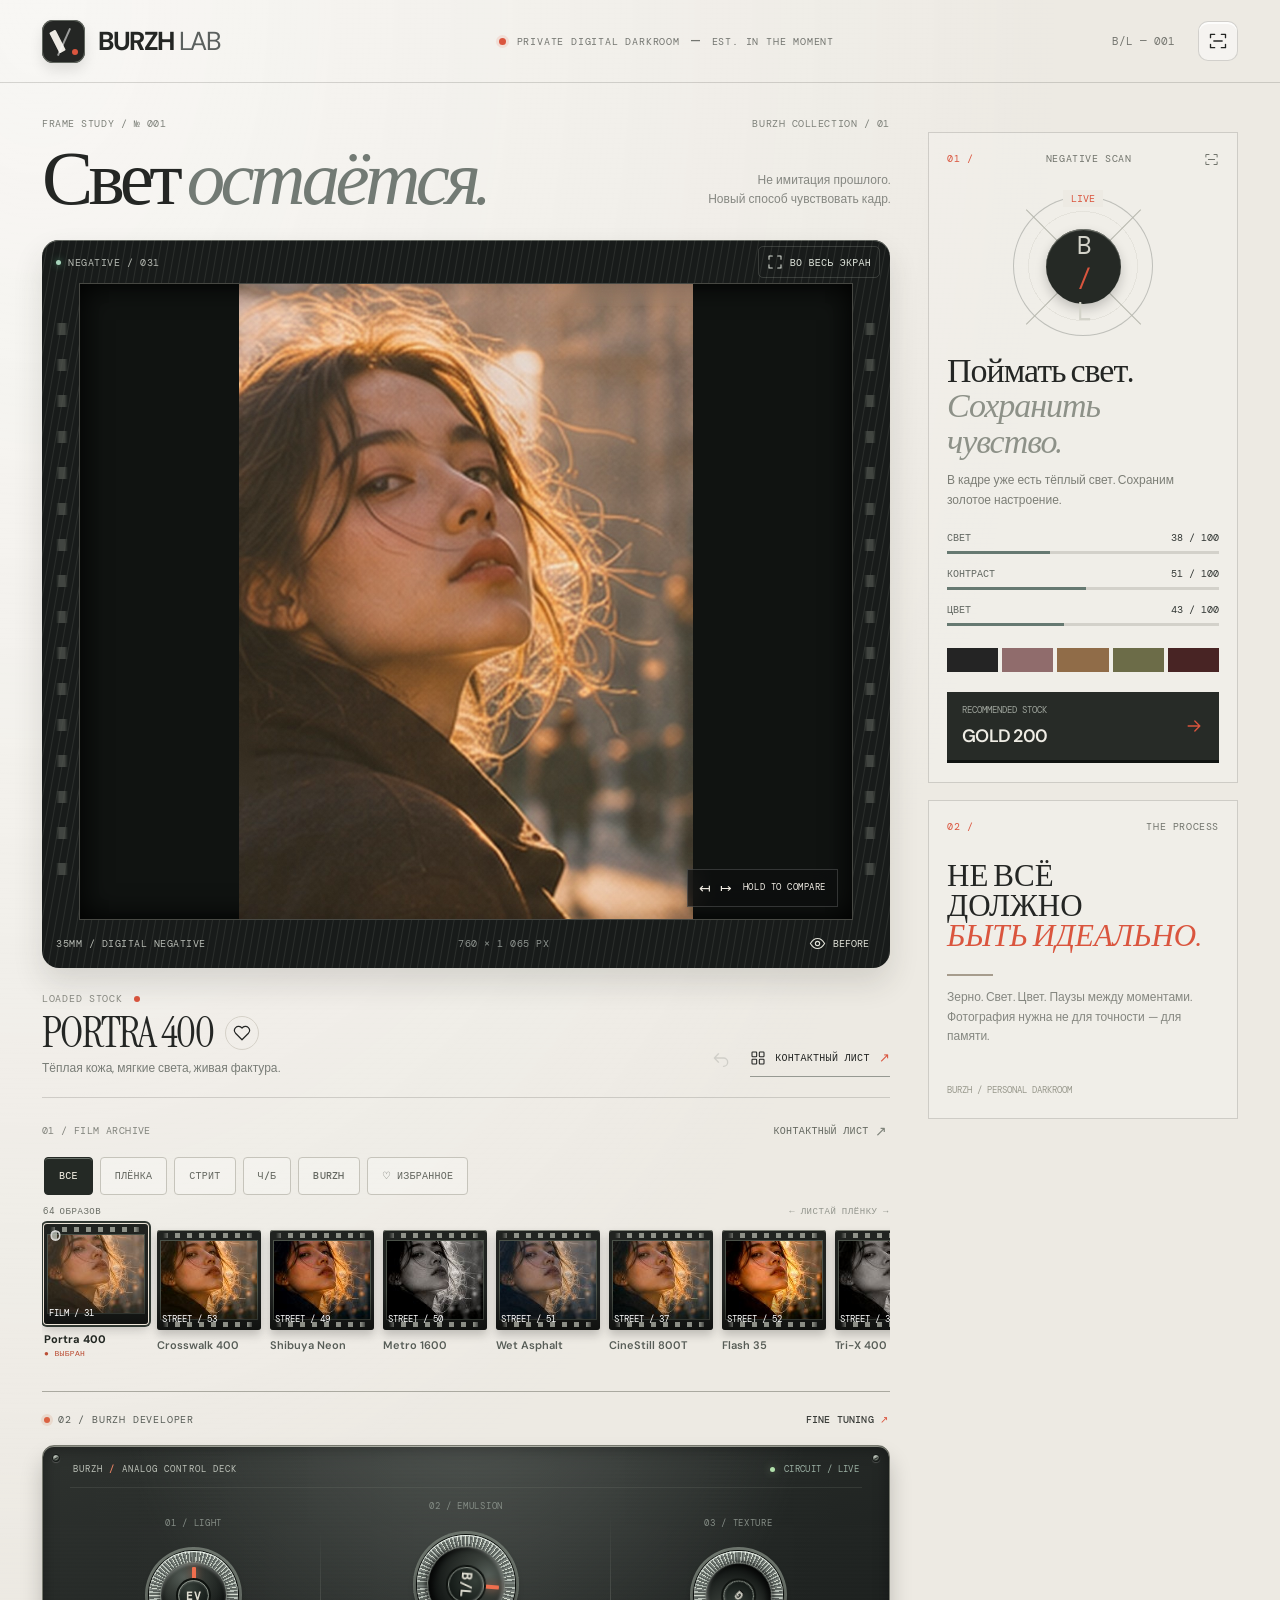
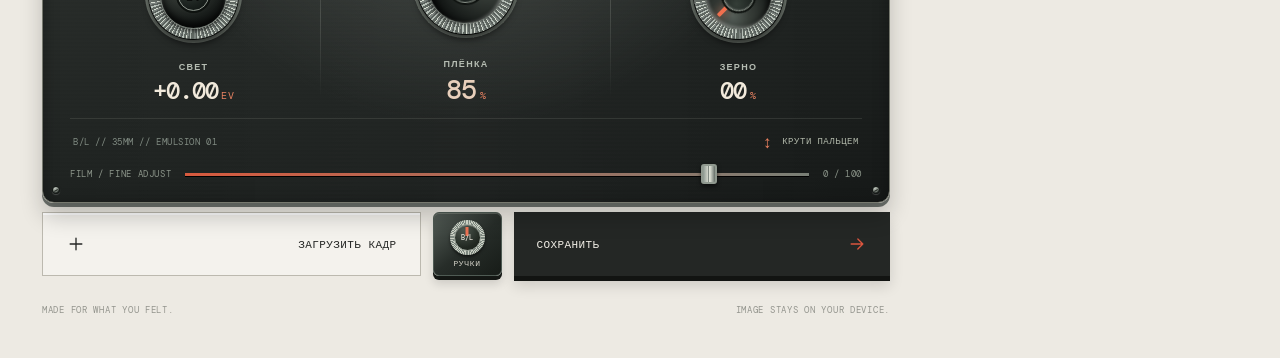
==== commit 01dda7a7: "Improve BURZH Lab film selection with real category tabs and distinct loaded stock state" ====
--- a/fujilab/index.html
+++ b/fujilab/index.html
@@ -169,6 +169,36 @@
 }
 @media(max-width:370px){.actiondock{gap:5px;padding-left:9px;padding-right:9px}.action{font-size:8px;padding:0 7px}.action svg{width:14px}.console-shortcut{flex-basis:51px}.console-shortcut small{font-size:6.5px}}
 
+
+/* CATEGORY-LED FILM SHELF: a category is a filter, never an always-on Street button. */
+.stock-shelf .shelf-head{align-items:center;margin-bottom:8px;min-height:27px}
+.stock-shelf .archive-link{border:0;background:none;color:#656961;display:flex;align-items:center;gap:6px;font:10px var(--mono);letter-spacing:.035em;padding:5px 3px;min-height:32px;white-space:nowrap}
+.stock-shelf .archive-link:hover,.stock-shelf .archive-link:focus-visible{color:var(--ink);text-decoration:underline;text-underline-offset:4px}
+.archive-link span{font-size:14px;color:#7d8279}
+.rail-filters{display:flex;align-items:center;gap:7px;overflow-x:auto;overscroll-behavior-x:contain;scrollbar-width:none;-webkit-overflow-scrolling:touch;white-space:nowrap;padding:2px 2px 7px}
+.rail-filters::-webkit-scrollbar{display:none}
+.rail-filter{border:1px solid #c6c4bb;background:rgba(255,255,255,.24);color:#646760;border-radius:4px;min-height:38px;padding:0 14px;flex:0 0 auto;font:500 10px var(--mono);letter-spacing:.025em;transition:background .15s,color .15s,border-color .15s}
+.rail-filter:hover{background:#e1dfd7;border-color:#aeb0a7;color:#333834}
+.rail-filter.is-active{background:#242925;color:#f8f4e9;border-color:#242925;box-shadow:inset 0 1px #6b736b}
+.rail-filter:focus-visible{outline:2px solid #d65a41;outline-offset:2px}
+.rail-index{display:flex;align-items:center;justify-content:space-between;margin:3px 1px 3px;color:#92958d;font:9px var(--mono);letter-spacing:.06em}
+.rail-index span:first-child{color:#696d65}
+.stock-shelf .film-rail{scroll-padding-left:2px;min-height:133px}
+.stock-shelf .reel-card.selected .reel-media{border:0;box-shadow:0 0 0 1px #eee6d9,0 0 0 3px #303832,0 5px 12px #0003}
+.stock-shelf .reel-card.selected .reel-media:after{background:repeating-linear-gradient(90deg,#c1c6bd 0 5px,transparent 5px 12px)}
+.reel-loaded{font:8px var(--mono);letter-spacing:.04em;color:#ba4e35;margin-top:2px}
+.reel-card.selected .reel-name{font-weight:800;color:#232823}
+.rail-empty{display:flex;align-items:center;justify-content:center;width:100%;min-height:124px;color:#6e716b;font:12px/1.5 var(--sans);text-align:center;padding:14px}
+@media(max-width:570px){
+ .stock-shelf .shelf-head{margin-bottom:6px;min-height:24px}
+ .stock-shelf .archive-link{min-height:29px;font-size:9px;padding:3px}
+ .rail-filters{gap:6px;padding-top:0;padding-bottom:8px}
+ .rail-filter{min-height:36px;padding:0 11px;font-size:9px}
+ .rail-index{margin:1px 1px 4px;font-size:8px}
+ .stock-shelf .film-rail{min-height:121px}
+ .reel-loaded{font-size:7.5px}
+}
+
 </style>
 </head>
 <body>
@@ -218,7 +248,19 @@
    <div class="negative-bottom"><span>35MM / DIGITAL NEGATIVE</span><span id="imageDetails">01 / SAMPLE FRAME</span><button id="toggleCompare" class="stage-compare" aria-label="Показать оригинал"><svg><use href="#i-eye"/></svg> BEFORE</button></div>
   </section>
   <section class="active-stock" aria-label="Выбранный образ"><div class="stock-caption"><div class="micro-kicker">LOADED STOCK <span class="stock-led"></span></div><div class="stock-heading"><h2 id="activePreset">PORTRA 400</h2><button id="favoriteCurrent" class="favorite-current" aria-label="Добавить в избранное"><svg><use href="#i-heart"/></svg></button></div><p id="activeDescription">Тёплая кожа, мягкие света, живая фактура.</p></div><div class="active-stock-actions"><button id="undoButton" aria-label="Отменить последнее изменение" title="Отменить"><svg><use href="#i-undo"/></svg></button><button id="openContact" class="text-link"><svg><use href="#i-grid"/></svg><span>КОНТАКТНЫЙ ЛИСТ</span><b>↗</b></button></div></section>
-  <section class="stock-shelf" aria-label="Быстрый выбор плёнки"><div class="shelf-head"><span>01 — FILM STOCKS</span><button id="openStreet" type="button" class="street-quick" aria-label="Открыть Street Collection">● STREET COLLECTION <span>↗</span></button></div><div id="filmRail" class="film-rail" tabindex="0"></div></section>
+  <section class="stock-shelf" aria-label="Выбор плёночного образа">
+   <div class="shelf-head"><span>01 / FILM ARCHIVE</span><button id="openArchive" type="button" class="archive-link" aria-label="Открыть контактный лист со всеми пресетами">КОНТАКТНЫЙ ЛИСТ <span aria-hidden="true">↗</span></button></div>
+   <div id="railFilters" class="rail-filters" role="tablist" aria-label="Категория пресетов">
+    <button type="button" role="tab" class="rail-filter is-active" data-rail-filter="all" aria-controls="filmRail" aria-selected="true">ВСЕ</button>
+    <button type="button" role="tab" class="rail-filter" data-rail-filter="classic" aria-controls="filmRail" aria-selected="false">ПЛЁНКА</button>
+    <button type="button" role="tab" class="rail-filter" data-rail-filter="street" aria-controls="filmRail" aria-selected="false">СТРИТ</button>
+    <button type="button" role="tab" class="rail-filter" data-rail-filter="bw" aria-controls="filmRail" aria-selected="false">Ч/Б</button>
+    <button type="button" role="tab" class="rail-filter" data-rail-filter="original" aria-controls="filmRail" aria-selected="false">BURZH</button>
+    <button type="button" role="tab" class="rail-filter" data-rail-filter="favorites" aria-controls="filmRail" aria-selected="false">♡ ИЗБРАННОЕ</button>
+   </div>
+   <div class="rail-index"><span id="railSummary" aria-live="polite">64 ОБРАЗА</span><span aria-hidden="true">← ЛИСТАЙ ПЛЁНКУ →</span></div>
+   <div id="filmRail" class="film-rail" role="tabpanel" tabindex="0" aria-label="Лента пресетов: пролистывайте горизонтально"></div>
+  </section>
   <section class="control-bench" aria-label="Панель проявки">
    <div class="bench-head"><div class="bench-index"><span class="bench-status"></span> 02 / BURZH DEVELOPER</div><button id="openDevelop" class="develop-link">FINE TUNING <span>↗</span></button></div>
    <div class="console-face">
@@ -428,7 +470,7 @@
 function strength(n,checkpointed=false){const next=clamp(Math.round(n),0,100);if(next===state.strength)return;if(checkpointed)checkpoint();state.strength=next;syncHardware();persist();queueRender()}
 function selectPreset(id,fromSheet=false){if(!PRESETS.some(p=>p.id===id))return;if(id!==state.preset)checkpoint();state.preset=id;state.recent=[id,...state.recent.filter(i=>i!==id)].slice(0,12);persist();syncActive(fromSheet);queueRender();if(fromSheet)toast('Загружена плёнка · '+current().name)}
 function toggleFav(id){if(state.favorites.has(id))state.favorites.delete(id);else state.favorites.add(id);persist();syncActive();if($('contactGrid'))renderContactGrid(false)}
-function syncActive(reveal=false){const p=current();$('activePreset').textContent=p.name.toUpperCase();$('activeDescription').textContent=meta(p)[0];$('negativeIndex').textContent=String(PRESETS.indexOf(p)+1).padStart(3,'0');$('favoriteCurrent').classList.toggle('active',state.favorites.has(p.id));$('favoriteCurrent').setAttribute('aria-label',state.favorites.has(p.id)?'Убрать из избранного':'В избранное');$('openStreet').setAttribute('aria-label',`Открыть Street Collection · ${STREET_IDS.size} образов`);$('undoButton').disabled=history.length===0;
+function syncActive(reveal=false){const p=current();if(reveal&&!railMatches(p)){railCategory='all';syncRailTabs()}$('activePreset').textContent=p.name.toUpperCase();$('activeDescription').textContent=meta(p)[0];$('negativeIndex').textContent=String(PRESETS.indexOf(p)+1).padStart(3,'0');$('favoriteCurrent').classList.toggle('active',state.favorites.has(p.id));$('favoriteCurrent').setAttribute('aria-label',state.favorites.has(p.id)?'Убрать из избранного':'В избранное');$('undoButton').disabled=history.length===0;
   syncHardware();
   renderRail(reveal);
 }
@@ -461,7 +503,46 @@
 async function createThumbs(token=loadingToken){const src=state.preview;if(!src)return;const freshThumbs=new Map();const canvas=document.createElement('canvas'),ctx=canvas.getContext('2d',{willReadFrequently:true});const w=118,h=132;canvas.width=w;canvas.height=h;const base=document.createElement('canvas');base.width=src.width;base.height=src.height;base.getContext('2d').putImageData(src,0,0);const asp=w/h,ra=src.width/src.height;let sx=0,sy=0,sw=src.width,sh=src.height;if(ra>asp){sw=src.height*asp;sx=(src.width-sw)/2}else{sh=src.width/asp;sy=(src.height-sh)/2}
  for(const [i,p] of PRESETS.entries()){ctx.clearRect(0,0,w,h);ctx.drawImage(base,sx,sy,sw,sh,0,0,w,h);const im=ctx.getImageData(0,0,w,h);const c={};for(const key of Object.keys(DEFAULT_SETTINGS))c[key]=(p[key]||0)*.93;grade(im,w,h,c);ctx.putImageData(im,0,0);freshThumbs.set(p.id,canvas.toDataURL('image/jpeg',.79));if(i%10===9){await new Promise(r=>setTimeout(r,0));if(token!==loadingToken)return;}}if(token!==loadingToken)return;state.thumbs=freshThumbs;renderRail();if($('contactGrid'))renderContactGrid(false)
 }
-function renderRail(reveal=false){const rail=$('filmRail');const exists=[...new Set([...ARCHIVE_FOCUS,state.preset])].map(id=>PRESETS.find(p=>p.id===id)).filter(Boolean);const left=rail.scrollLeft;rail.innerHTML=exists.map((p,i)=>`<button type="button" class="reel-card ${p.id===state.preset?'selected':''}" data-preset="${escapeHTML(p.id)}" aria-pressed="${p.id===state.preset}" aria-label="Применить ${escapeHTML(p.name)}"><div class="reel-media"><img alt="" src="${state.thumbs.get(p.id)||DEMO_IMAGE}"><span class="reel-overlay">${p.cat==='original'?'BURZH':'FILM'} / ${String(i+1).padStart(2,'0')}</span></div><div class="reel-name">${escapeHTML(p.name)}</div></button>`).join('');rail.scrollLeft=left;
+// Categories filter the actual fast-access reel. A selected film and an active category are separate states.
+const RAIL_CATEGORIES=[['all','ВСЕ'],['classic','ПЛЁНКА'],['street','СТРИТ'],['bw','Ч/Б'],['original','BURZH'],['favorites','ИЗБРАННОЕ']];
+let railCategory='all'; // Reset on each page load: Street should never appear permanently enabled.
+function railMatches(p,category=railCategory){
+ if(category==='all')return true;
+ if(category==='classic')return p.cat==='film'||LEGENDS.has(p.id);
+ if(category==='street')return STREET_IDS.has(p.id);
+ if(category==='bw')return p.cat==='bw'||(p.mono||0)>=.85;
+ if(category==='original')return p.cat==='original';
+ if(category==='favorites')return state.favorites.has(p.id);
+ return true;
+}
+function railItems(){
+ const preferred=[...new Set([...ARCHIVE_FOCUS,...PRESETS.map(p=>p.id)])];
+ return preferred.map(id=>PRESETS.find(p=>p.id===id)).filter(p=>p&&railMatches(p));
+}
+function syncRailTabs(){
+ const wrapper=$('railFilters');if(!wrapper)return;
+ wrapper.querySelectorAll('[data-rail-filter]').forEach(btn=>{
+  const active=btn.dataset.railFilter===railCategory;
+  btn.classList.toggle('is-active',active);btn.setAttribute('aria-selected',String(active));
+  btn.setAttribute('tabindex',active?'0':'-1');
+ });
+}
+function chooseRailCategory(category, focusTab=false){
+ if(!RAIL_CATEGORIES.some(x=>x[0]===category))return;
+ railCategory=category;
+ syncRailTabs();
+ renderRail(railMatches(current(),railCategory),true);
+ if(focusTab){
+  const active=$('railFilters').querySelector(`[data-rail-filter="${category}"]`);
+  if(active){active.scrollIntoView({behavior:'smooth',block:'nearest',inline:'nearest'});active.focus({preventScroll:true})}
+ }
+}
+function renderRail(reveal=false,resetPosition=false){
+ const rail=$('filmRail');if(!rail)return;
+ const items=railItems(),oldLeft=rail.scrollLeft;
+ $('railSummary').textContent=items.length+' '+(items.length===1?'ОБРАЗ':items.length>=2&&items.length<=4?'ОБРАЗА':'ОБРАЗОВ');
+ rail.innerHTML=items.length?items.map(p=>`<button type="button" class="reel-card ${p.id===state.preset?'selected':''}" data-preset="${escapeHTML(p.id)}" aria-pressed="${p.id===state.preset}" aria-label="${p.id===state.preset?'Выбран':'Применить'} ${escapeHTML(p.name)}"><div class="reel-media"><img alt="" loading="lazy" src="${state.thumbs.get(p.id)||DEMO_IMAGE}"><span class="reel-overlay">${p.cat==='original'?'BURZH':STREET_IDS.has(p.id)?'STREET':'FILM'} / ${String(PRESETS.indexOf(p)+1).padStart(2,'0')}</span></div><div class="reel-name">${escapeHTML(p.name)}</div>${p.id===state.preset?'<div class="reel-loaded">● ВЫБРАН</div>':''}</button>`).join(''):'<div class="rail-empty">Здесь ещё нет избранных образов. Нажми ♡ у понравившейся плёнки.</div>';
+ rail.scrollLeft=resetPosition?0:oldLeft;
  if(reveal){const b=rail.querySelector(`[data-preset="${CSS.escape(state.preset)}"]`);if(b){const target=b.offsetLeft-rail.offsetLeft-rail.clientWidth/2+b.offsetWidth/2;rail.scrollTo({left:Math.max(0,target),behavior:'smooth'})}}
 }
 let currentSheet='contact',contactFilter='all',contactQuery='',activeDevelop='light';
@@ -470,7 +551,7 @@
 function renderSheet(){if(currentSheet==='contact')renderContact();else if(currentSheet==='develop')renderDevelop();else if(currentSheet==='export')renderExport();else if(currentSheet==='scan')renderScanSheet()}
 const filterDefs=[['all','ВСЕ'],['street','СТРИТ'],['classic','КЛАССИКА'],['original','BURZH ORIGINALS'],['bw','Ч/Б'],['favorites','ИЗБРАННОЕ'],['recent','НЕДАВНИЕ']];
 let streetMood='all';
-function contactItems(){let v=PRESETS.filter(p=>{if(contactFilter==='street')return STREET_IDS.has(p.id)&&(streetMood==='all'||STREET_MOODS[streetMood]?.has(p.id));if(contactFilter==='classic')return p.cat==='film'||LEGENDS.has(p.id);if(contactFilter==='original')return p.cat==='original';if(contactFilter==='bw')return p.cat==='bw'||p.mono===1;if(contactFilter==='favorites')return state.favorites.has(p.id);if(contactFilter==='recent')return state.recent.includes(p.id);return true});if(contactQuery)v=v.filter(p=>[p.name,p.tag,meta(p)[0]].join(' ').toLowerCase().includes(contactQuery));if(contactFilter==='recent')v.sort((a,b)=>state.recent.indexOf(a.id)-state.recent.indexOf(b.id));return v}
+function contactItems(){let v=PRESETS.filter(p=>{if(contactFilter==='street')return STREET_IDS.has(p.id)&&(streetMood==='all'||STREET_MOODS[streetMood]?.has(p.id));if(contactFilter==='classic')return p.cat==='film'||LEGENDS.has(p.id);if(contactFilter==='original')return p.cat==='original';if(contactFilter==='bw')return p.cat==='bw'||(p.mono||0)>=.85;if(contactFilter==='favorites')return state.favorites.has(p.id);if(contactFilter==='recent')return state.recent.includes(p.id);return true});if(contactQuery)v=v.filter(p=>[p.name,p.tag,meta(p)[0]].join(' ').toLowerCase().includes(contactQuery));if(contactFilter==='recent')v.sort((a,b)=>state.recent.indexOf(a.id)-state.recent.indexOf(b.id));return v}
 function renderContact(){$('sheetKicker').textContent=`PRIVATE FILM ARCHIVE / ${String(TOTAL).padStart(3,'0')}`;$('sheetTitle').textContent='Contact sheet.';
  $('sheetContent').innerHTML=`<div class="sheet-tabs" id="contactTabs">${filterDefs.map(([id,label])=>`<button type="button" data-filter="${id}" class="sheet-tab ${contactFilter===id?'active':''}">${label}${id==='original'?` <span>${ORIGINALS.length}</span>`:''}</button>`).join('')}</div><div id="streetPanel" class="street-panel" ${contactFilter==='street'?'':'hidden'}><div class="street-panel-line"><span>STREET / ${String(STREET_IDS.size).padStart(2,'0')}</span><small>Город без декораций</small></div><div class="street-moods" id="streetMoods"><button data-street-mood="all" class="street-mood ${streetMood==='all'?'active':''}">ВСЕ</button><button data-street-mood="night" class="street-mood ${streetMood==='night'?'active':''}">НОЧЬ</button><button data-street-mood="day" class="street-mood ${streetMood==='day'?'active':''}">ДЕНЬ</button><button data-street-mood="mono" class="street-mood ${streetMood==='mono'?'active':''}">Ч/Б</button></div></div><label class="sheet-search"><svg><use href="#i-search"/></svg><input id="contactSearch" placeholder="Название, настроение, плёнка…" value="${escapeHTML(contactQuery)}" autocomplete="off" aria-label="Поиск образа"></label><div class="contact-grid" id="contactGrid"></div><p class="sheet-disclaimer">Характеры вдохновлены историческими фотоплёнками. Это авторские цифровые интерпретации, не официальные профили Kodak, Fujifilm, Ilford или других производителей.</p>`;
  $('contactTabs').addEventListener('click',e=>{const b=e.target.closest('[data-filter]');if(!b)return;contactFilter=b.dataset.filter;[...$('contactTabs').children].forEach(x=>x.classList.toggle('active',x.dataset.filter===contactFilter));$('streetPanel').hidden=contactFilter!=='street';$('sheetContent').scrollTop=0;renderContactGrid(true)});$('contactSearch').addEventListener('input',e=>{contactQuery=e.target.value.trim().toLowerCase();renderContactGrid(true)});$('streetMoods').addEventListener('click',event=>{const b=event.target.closest('[data-street-mood]');if(!b)return;streetMood=b.dataset.streetMood;$('streetMoods').querySelectorAll('button').forEach(x=>x.classList.toggle('active',x.dataset.streetMood===streetMood));renderContactGrid(true)});$('contactGrid').addEventListener('click',e=>{const fav=e.target.closest('[data-fav]');if(fav){toggleFav(fav.dataset.fav);return}const card=e.target.closest('[data-apply]');if(card){selectPreset(card.dataset.apply,true);sheetClose()}});renderContactGrid(true)
@@ -545,7 +626,17 @@
    }else panel.scrollIntoView({behavior:'smooth',block:'center'});
    $('intensityDial').focus({preventScroll:true});
  };
- $('importButton').onclick=()=>$('photoInput').click();$('photoInput').onchange=e=>{const f=e.target.files?.[0];if(f)loadPhoto(f);e.target.value=''};$('exportButton').onclick=()=>sheetOpen('export');$('openContact').onclick=()=>{contactFilter='all';contactQuery='';streetMood='all';sheetOpen('contact')};$('openStreet').onclick=()=>{contactFilter='street';contactQuery='';streetMood='all';sheetOpen('contact');const tab=$('contactTabs').querySelector('[data-filter=street]');if(tab)$('contactTabs').scrollLeft=Math.max(0,tab.offsetLeft-$('contactTabs').offsetLeft-16)};$('openDevelop').onclick=()=>sheetOpen('develop');$('scanOpen').onclick=()=>sheetOpen('scan');$('scanMatch').onclick=()=>selectPreset(state.analysis?.recommended||'portra-400');$('favoriteCurrent').onclick=()=>toggleFav(state.preset);$('undoButton').onclick=undo;
+ $('importButton').onclick=()=>$('photoInput').click();$('photoInput').onchange=e=>{const f=e.target.files?.[0];if(f)loadPhoto(f);e.target.value=''};$('exportButton').onclick=()=>sheetOpen('export');$('openContact').onclick=()=>{contactFilter='all';contactQuery='';streetMood='all';sheetOpen('contact')};$('openArchive').onclick=()=>{contactFilter='all';contactQuery='';streetMood='all';sheetOpen('contact')};$('openDevelop').onclick=()=>sheetOpen('develop');$('scanOpen').onclick=()=>sheetOpen('scan');$('scanMatch').onclick=()=>selectPreset(state.analysis?.recommended||'portra-400');$('favoriteCurrent').onclick=()=>toggleFav(state.preset);$('undoButton').onclick=undo;
+ $('railFilters').addEventListener('click',e=>{const b=e.target.closest('[data-rail-filter]');if(b)chooseRailCategory(b.dataset.railFilter)});
+ $('railFilters').addEventListener('keydown',e=>{
+  if(!['ArrowLeft','ArrowRight','Home','End'].includes(e.key))return;
+  const buttons=[...$('railFilters').querySelectorAll('[data-rail-filter]')];
+  const currentIndex=buttons.findIndex(b=>b.dataset.railFilter===railCategory);
+  let next=currentIndex;
+  if(e.key==='Home')next=0;else if(e.key==='End')next=buttons.length-1;
+  else next=(currentIndex+(e.key==='ArrowRight'?1:-1)+buttons.length)%buttons.length;
+  e.preventDefault();chooseRailCategory(buttons[next].dataset.railFilter,true);
+ });
  $('filmRail').onclick=e=>{const b=e.target.closest('[data-preset]');if(b)selectPreset(b.dataset.preset)};$('closeSheet').onclick=sheetClose;$('veil').onclick=e=>{if(e.target===$('veil'))sheetClose()};
  $('toggleCompare').onclick=()=>{state.comparePin=!state.comparePin;toggleOriginal();$('toggleCompare').setAttribute('aria-pressed',String(state.comparePin))};
  const housing=$('imageHousing');housing.addEventListener('pointerdown',e=>{if(e.pointerType==='mouse'&&e.button!==0)return;state.compareHold=true;toggleOriginal()});const release=()=>{state.compareHold=false;toggleOriginal()};housing.addEventListener('pointerup',release);housing.addEventListener('pointerleave',release);housing.addEventListener('pointercancel',release);housing.addEventListener('keydown',e=>{if(e.code==='Space'){e.preventDefault();state.compareHold=true;toggleOriginal()}});housing.addEventListener('keyup',e=>{if(e.code==='Space')release()});housing.addEventListener('keydown',e=>{if(e.key==='Enter'){e.preventDefault();state.comparePin=!state.comparePin;toggleOriginal();$('toggleCompare').setAttribute('aria-pressed',String(state.comparePin))}});
@@ -636,7 +727,7 @@
 
 function toggleOriginal(){$('imageHousing').classList.toggle('is-before',state.comparePin||state.compareHold)}
 const DEMO_IMAGE='[data-uri]';
-async function init(){document.documentElement.style.setProperty('--paper','#edeae3');bind();syncActive();$('undoButton').disabled=true;const blob=await(await fetch(DEMO_IMAGE)).blob();await loadPhoto(blob,true)}
+async function init(){document.documentElement.style.setProperty('--paper','#edeae3');bind();syncRailTabs();syncActive();$('undoButton').disabled=true;const blob=await(await fetch(DEMO_IMAGE)).blob();await loadPhoto(blob,true)}
 init().catch(e=>{busy(false);console.error(e);toast('Не удалось открыть демо. Загрузите свою фотографию.')});
 })();
 
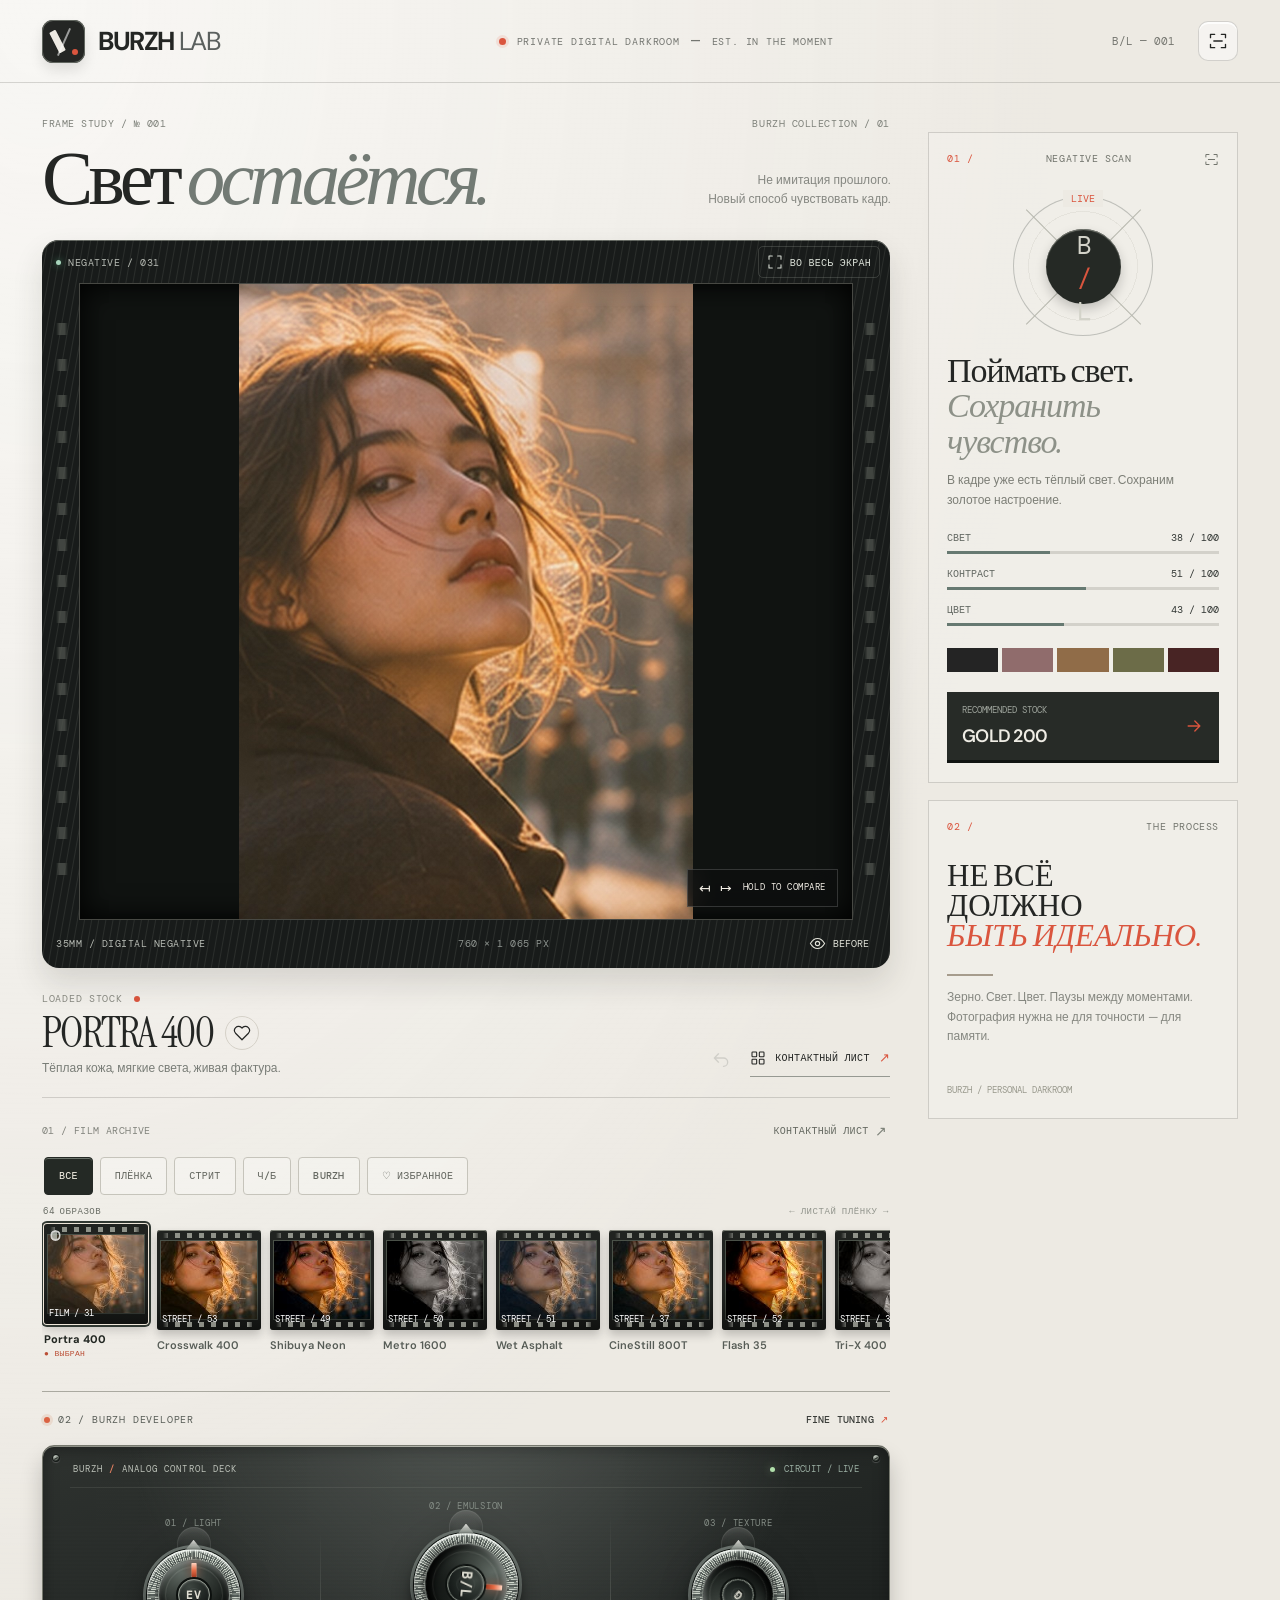
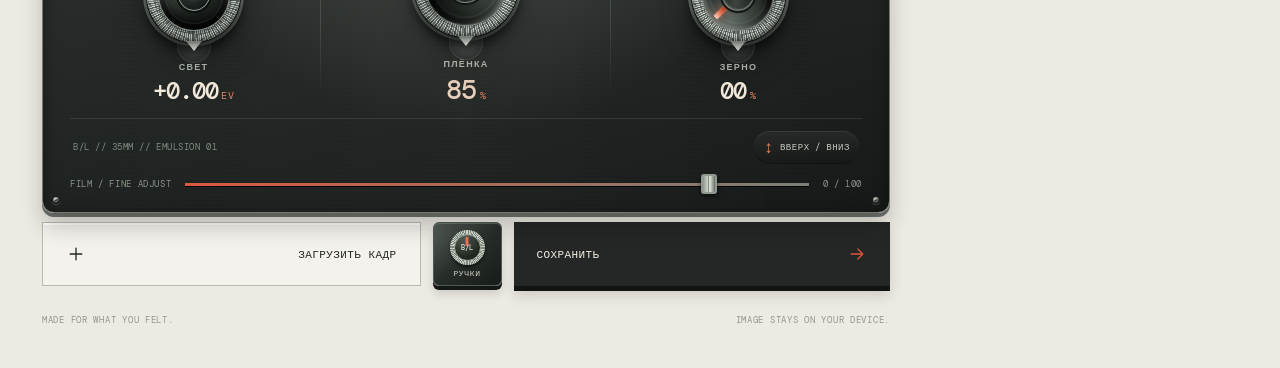
==== commit ac818f17: "Refine BURZH Lab analog dials with mechanical wheels and vertical interaction cues" ====
--- a/fujilab/index.html
+++ b/fujilab/index.html
@@ -98,24 +98,30 @@
 .hardware-channel{display:flex;flex-direction:column;align-items:center;min-width:0;position:relative}
 .hardware-channel:not(:last-child):after{content:"";position:absolute;right:-4px;top:15px;bottom:8px;width:1px;background:linear-gradient(transparent,#888d8550,transparent)}
 .channel-overline{font:9px var(--mono);letter-spacing:.075em;color:#858d86;white-space:nowrap;margin-bottom:8px}
-.hardware-knob{--knob-angle:0deg;--arc-amount:0deg;position:relative;display:block;width:116px;height:116px;border-radius:50%;flex-shrink:0;touch-action:none;cursor:ns-resize;user-select:none;-webkit-user-select:none;outline-offset:4px;-webkit-tap-highlight-color:transparent}
+.hardware-knob{--knob-angle:0deg;--arc-amount:0deg;position:relative;display:block;width:116px;height:116px;border-radius:50%;flex-shrink:0;touch-action:none;cursor:ns-resize;user-select:none;-webkit-user-select:none;outline-offset:4px;-webkit-tap-highlight-color:transparent;filter:drop-shadow(0 10px 14px rgba(0,0,0,.28))}
+.hardware-knob:before{content:"";position:absolute;left:50%;top:-10px;bottom:-10px;width:34px;transform:translateX(-50%);border-radius:999px;background:linear-gradient(180deg,rgba(245,246,240,.18),rgba(19,22,20,.04) 18%,rgba(12,15,13,.34) 50%,rgba(247,247,240,.12) 82%,rgba(255,255,255,.22));box-shadow:inset 0 0 0 1px rgba(194,199,189,.16),inset 0 3px 4px rgba(255,255,255,.09),inset 0 -5px 6px rgba(0,0,0,.42);opacity:.72;pointer-events:none}
 .hardware-primary .hardware-knob{width:130px;height:130px}
-.hardware-knob .knob-ticks{position:absolute;inset:0;border-radius:50%;background:repeating-conic-gradient(from -135deg,#c0c3b6 0deg 1deg,transparent 1deg 9deg);-webkit-mask:radial-gradient(circle,transparent 0 53%,black 54% 57%,transparent 58%);mask:radial-gradient(circle,transparent 0 53%,black 54% 57%,transparent 58%);opacity:.7}
-.hardware-knob .knob-casing{position:absolute;inset:12%;display:block;border-radius:50%;padding:9%;background:repeating-conic-gradient(from 3deg,#b7c0b8 0deg 2deg,#5a615d 2deg 4deg,#7b837e 4deg 6deg,#d6dcd1 6deg 7deg,#606862 7deg 10deg);box-shadow:0 5px 7px #0009,inset 0 1px 1px #f7fff8,0 0 0 1px #0e120f,0 0 0 4px #6d756d;transition:box-shadow .14s}
+.hardware-knob .knob-ticks{position:absolute;inset:0;border-radius:50%;background:repeating-conic-gradient(from -135deg,#d8ddd4 0deg 1deg,transparent 1deg 8deg);-webkit-mask:radial-gradient(circle,transparent 0 51%,black 52% 58%,transparent 59%);mask:radial-gradient(circle,transparent 0 51%,black 52% 58%,transparent 59%);opacity:.82}
+.hardware-knob .knob-casing{position:absolute;inset:10%;display:block;border-radius:50%;padding:9%;background:repeating-conic-gradient(from 2deg,#d6ddd2 0deg 1deg,#7e8780 1deg 3deg,#c9d0c7 3deg 4deg,#59615d 4deg 6deg);box-shadow:0 9px 12px #000a,inset 0 2px 2px #fbfffb,inset 0 -3px 5px #0008,0 0 0 1px #0e120f,0 0 0 4px #69716c;transition:box-shadow .14s;overflow:visible}
+.hardware-knob .knob-casing:before,.hardware-knob .knob-casing:after{content:"";position:absolute;left:50%;transform:translateX(-50%);width:16px;height:10px;background:linear-gradient(180deg,#f0f0eb,#788079);clip-path:polygon(50% 0,100% 100%,0 100%);filter:drop-shadow(0 1px 1px rgba(0,0,0,.35));opacity:.88}
+.hardware-knob .knob-casing:before{top:-9px}
+.hardware-knob .knob-casing:after{bottom:-9px;transform:translateX(-50%) rotate(180deg)}
 .hardware-primary .knob-casing{padding:8%}
-.hardware-knob .knob-rotor{position:relative;display:block;width:100%;height:100%;border-radius:50%;transform:rotate(var(--knob-angle));background:radial-gradient(circle at 35% 22%,#555e58 0%,#373d38 25%,#171b19 67%,#0e1110 100%);border:1px solid #777e77;box-shadow:inset 0 2px 3px #fff4,inset 0 -5px 6px #000c,0 2px 4px #0009;will-change:transform}
-.hardware-knob .knob-needle{position:absolute;left:50%;top:6%;transform:translateX(-50%);width:4px;height:19%;background:#f06f4e;border-radius:1px;box-shadow:0 0 8px #f06f4e90,0 1px 0 #ffe0c6}
-.hardware-knob .knob-inner{position:absolute;inset:26%;border-radius:50%;display:grid;place-items:center;background:radial-gradient(circle at 35% 25%,#353e38,#151b18 75%);border:1px solid #899188;box-shadow:inset 0 1px 2px #fff3,0 0 0 2px #0e120f}
+.hardware-knob .knob-rotor{position:relative;display:block;width:100%;height:100%;border-radius:50%;transform:rotate(var(--knob-angle));background:radial-gradient(circle at 32% 18%,#5f6862 0%,#414843 24%,#1d221f 62%,#0c0f0e 100%);border:1px solid #838a84;box-shadow:inset 0 3px 4px #fff4,inset 0 -8px 9px #000d,0 2px 6px #000a;will-change:transform}
+.hardware-knob .knob-rotor:before{content:"";position:absolute;inset:9%;border-radius:50%;border:1px solid rgba(232,235,225,.1);box-shadow:inset 0 1px 0 rgba(255,255,255,.08)}
+.hardware-knob .knob-needle{position:absolute;left:50%;top:5%;transform:translateX(-50%);width:5px;height:21%;background:linear-gradient(180deg,#ffd3c0,#e76d47 48%,#9e351d 100%);border-radius:0 0 3px 3px;box-shadow:0 0 10px #f06f4e85,0 1px 0 #fff0d6}
+.hardware-knob .knob-inner{position:absolute;inset:27%;border-radius:50%;display:grid;place-items:center;background:radial-gradient(circle at 35% 22%,#3d4540,#151a18 78%);border:1px solid #959d93;box-shadow:inset 0 1px 2px #fff3,0 0 0 2px #0c100e,0 10px 12px rgba(0,0,0,.26)}
+.hardware-knob .knob-inner:before{content:"";position:absolute;inset:8px;border-radius:50%;border:1px solid rgba(255,255,255,.06)}
 .hardware-knob .knob-inner b{font:600 11px var(--mono);color:#dddcd0;letter-spacing:.06em;text-shadow:0 1px #000a}
 .hardware-primary .knob-inner b{font-size:13px}
-.hardware-knob.turning .knob-casing{box-shadow:0 3px 4px #000d,inset 0 1px #f7fff8,0 0 0 1px #0e120f,0 0 0 4px #949b8f}
-.hardware-knob.turning .knob-needle{background:#ffb18a}
+.hardware-knob.turning .knob-casing{box-shadow:0 5px 7px #000d,inset 0 2px #f7fff8,inset 0 -3px 5px #0009,0 0 0 1px #0e120f,0 0 0 4px #98a08f}
+.hardware-knob.turning .knob-needle{background:linear-gradient(180deg,#ffe0cd,#ff936c 48%,#ba4424 100%)}
 .channel-name{font:600 9px var(--sans);letter-spacing:.14em;color:#b6bdb3;margin-top:8px}
 .channel-number{display:flex;gap:4px;align-items:baseline;justify-content:center;font:500 24px/1.2 var(--mono);color:#f1e9db;letter-spacing:-.045em;margin-top:4px;white-space:nowrap}
 .hardware-primary .channel-number{font-size:27px;color:#e8cfbb}
 .channel-number small{font:10px var(--mono);color:#e58161;letter-spacing:.04em}
 .console-footer{display:flex;align-items:center;justify-content:space-between;gap:8px;padding:12px 3px 6px;margin-top:12px;border-top:1px solid #8f978a30;font:9px var(--mono);letter-spacing:.06em;color:#808b82}
-.console-hint{white-space:nowrap;color:#b2b9ab}.hint-arrows{color:#e9805f;font-size:17px;vertical-align:middle;margin-right:4px}
+.console-hint{display:flex;align-items:center;gap:6px;white-space:nowrap;color:#c3cbbe;padding:5px 9px;border-radius:999px;background:linear-gradient(180deg,rgba(255,255,255,.05),rgba(0,0,0,.12));box-shadow:inset 0 1px 0 rgba(255,255,255,.08),0 1px 0 rgba(0,0,0,.35)}.hint-arrows{color:#e9805f;font-size:17px;vertical-align:middle;margin-right:0}
 .console-fine{display:flex;align-items:center;gap:12px;margin-top:3px;font:9px var(--mono);letter-spacing:.07em;color:#8b9489}
 .console-fine label,.console-fine span{white-space:nowrap}.console-fine input{appearance:none;-webkit-appearance:none;min-width:0;flex:1;height:21px;background:transparent;accent-color:#e56c4d}
 .console-fine input::-webkit-slider-runnable-track{height:3px;background:linear-gradient(90deg,#d75a3e,#797f76);border:0;box-shadow:0 1px #000}
@@ -148,7 +154,7 @@
  .active-stock{padding:12px 4px 8px}
  .reel-media{padding:8px 3px}.reel-media:before,.reel-media:after{height:4px}
 }
-@media(max-width:370px){.console-face{padding:11px 10px 9px}.hardware-knob{width:74px;height:74px}.hardware-primary .hardware-knob{width:88px;height:88px}.channel-overline{font-size:7px}.channel-name{font-size:7px}.channel-number{font-size:15px}.hardware-primary .channel-number{font-size:18px}.console-stamp{display:none}.console-footer{justify-content:center}.console-fine label{font-size:7px}}
+@media(max-width:370px){.console-face{padding:11px 10px 9px}.hardware-knob{width:74px;height:74px}.hardware-primary .hardware-knob{width:88px;height:88px}.channel-overline{font-size:7px}.channel-name{font-size:7px}.channel-number{font-size:15px}.hardware-primary .channel-number{font-size:18px}.console-stamp{display:none}.console-footer{justify-content:center;flex-wrap:wrap;gap:6px}.console-fine label{font-size:7px}}
 
 /* A real one-tap entry to the rotary deck, visible in the mobile action dock. */
 .action-short{display:none}
@@ -269,27 +275,27 @@
     <div class="console-deck">
      <div class="hardware-channel">
       <div class="channel-overline">01 / LIGHT</div>
-      <div class="hardware-knob" id="exposureDial" data-knob="exposure" role="slider" tabindex="0" aria-label="Экспозиция" aria-valuemin="-100" aria-valuemax="100" aria-valuenow="0" title="Тяни вверх-вниз или вращай">
+      <div class="hardware-knob" id="exposureDial" data-knob="exposure" role="slider" tabindex="0" aria-label="Экспозиция" aria-valuemin="-100" aria-valuemax="100" aria-valuenow="0" title="Тяни вверх-вниз, как механическое колесо">
        <span class="knob-ticks"></span><span class="knob-casing"><span class="knob-rotor"><i class="knob-needle"></i><span class="knob-inner"><b>EV</b></span></span></span>
       </div>
       <div class="channel-name">СВЕТ</div><output id="exposureNumber" class="channel-number">+0.00 <small>EV</small></output>
      </div>
      <div class="hardware-channel hardware-primary">
       <div class="channel-overline">02 / EMULSION</div>
-      <div class="hardware-knob" id="intensityDial" data-knob="film" role="slider" tabindex="0" aria-label="Сила плёночного образа" aria-valuemin="0" aria-valuemax="100" aria-valuenow="85" title="Тяни вверх-вниз или вращай">
+      <div class="hardware-knob" id="intensityDial" data-knob="film" role="slider" tabindex="0" aria-label="Сила плёночного образа" aria-valuemin="0" aria-valuemax="100" aria-valuenow="85" title="Тяни вверх-вниз, как механическое колесо">
        <span class="knob-ticks"></span><span class="knob-casing"><span class="knob-rotor"><i class="knob-needle"></i><span class="knob-inner"><b>B/L</b></span></span></span>
       </div>
       <div class="channel-name">ПЛЁНКА</div><output class="channel-number"><span id="intensityNumber">85</span><small>%</small></output>
      </div>
      <div class="hardware-channel">
       <div class="channel-overline">03 / TEXTURE</div>
-      <div class="hardware-knob" id="grainDial" data-knob="grain" role="slider" tabindex="0" aria-label="Зерно" aria-valuemin="0" aria-valuemax="100" aria-valuenow="0" title="Тяни вверх-вниз или вращай">
+      <div class="hardware-knob" id="grainDial" data-knob="grain" role="slider" tabindex="0" aria-label="Зерно" aria-valuemin="0" aria-valuemax="100" aria-valuenow="0" title="Тяни вверх-вниз, как механическое колесо">
        <span class="knob-ticks"></span><span class="knob-casing"><span class="knob-rotor"><i class="knob-needle"></i><span class="knob-inner"><b>G</b></span></span></span>
       </div>
       <div class="channel-name">ЗЕРНО</div><output id="grainNumber" class="channel-number">00 <small>%</small></output>
      </div>
     </div>
-    <div class="console-footer"><div><span class="console-stamp">B/L  //  35MM  //  EMULSION 01</span></div><div class="console-hint"><span class="hint-arrows">↕</span> КРУТИ ПАЛЬЦЕМ</div></div>
+    <div class="console-footer"><div><span class="console-stamp">B/L  //  35MM  //  EMULSION 01</span></div><div class="console-hint"><span class="hint-arrows">↕</span> ВВЕРХ / ВНИЗ</div></div>
     <div class="console-fine"><label for="intensitySlider">FILM / FINE ADJUST</label><input id="intensitySlider" type="range" min="0" max="100" value="85" aria-label="Точная сила пресета"><span>0 / 100</span></div>
    </div>
   </section>
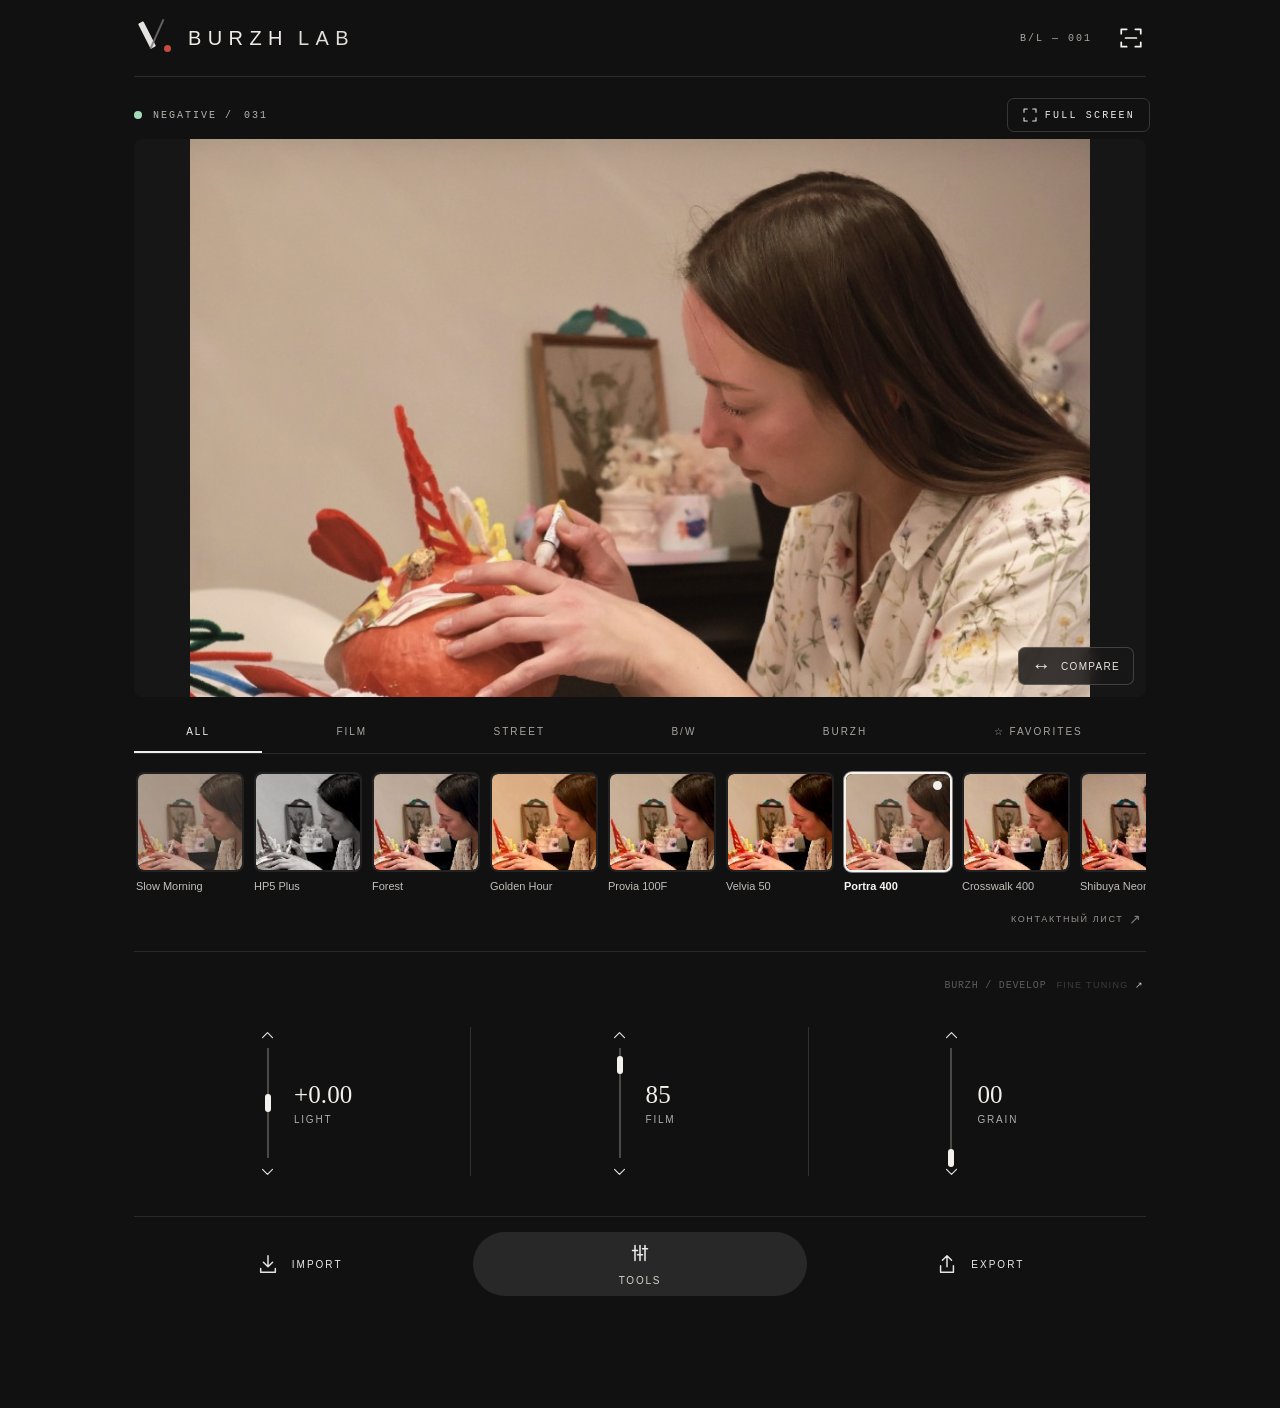
==== commit bc65a6d5: "Rebuild BURZH Lab to approved minimal black photo-first vertical controls design" ====
--- a/fujilab/index.html
+++ b/fujilab/index.html
@@ -3,15 +3,12 @@
 <head>
 <meta charset="utf-8">
 <meta name="viewport" content="width=device-width,initial-scale=1,viewport-fit=cover">
-<meta name="theme-color" content="#edeae3">
+<meta name="theme-color" content="#111111">
 <meta name="description" content="BURZH Lab — private digital darkroom. Авторские плёночные образы, контактный лист, анализ кадра и проявка без загрузки фото на сервер.">
 <title>BURZH Lab — Private Digital Darkroom</title>
 <link rel="icon" type="image/svg+xml" href="data:image/svg+xml,%3Csvg xmlns='http://www.w3.org/2000/svg' viewBox='0 0 64 64'%3E%3Crect width='64' height='64' rx='12' fill='%23252727'/%3E%3Cpath d='M15 17L32 47 49 17' stroke='%23F1ECE3' stroke-width='5' fill='none'/%3E%3Ccircle cx='49' cy='47' r='4' fill='%23E65A41'/%3E%3C/svg%3E">
-<link rel="preconnect" href="https://fonts.googleapis.com">
-<link rel="preconnect" href="https://fonts.gstatic.com" crossorigin>
-<link href="https://fonts.googleapis.com/css2?family=DM+Mono:wght@400;500&family=DM+Sans:wght@400;500;600;700&family=Instrument+Serif:ital@0;1&display=swap" rel="stylesheet">
 <style>
-:root{--paper:#edeae3;--paper2:#f7f4ed;--paper3:#e7e2d9;--ink:#242624;--black:#181b1a;--mist:#b9b9b0;--hair:rgba(35,37,34,.17);--safety:#da553e;--aqua:#a2c7c0;--mono:'DM Mono','Menlo',monospace;--sans:'DM Sans',-apple-system,BlinkMacSystemFont,'Helvetica Neue',sans-serif;--serif:'Instrument Serif','Times New Roman',serif}
+:root{--paper:#edeae3;--paper2:#f7f4ed;--paper3:#e7e2d9;--ink:#242624;--black:#181b1a;--mist:#b9b9b0;--hair:rgba(35,37,34,.17);--safety:#da553e;--aqua:#a2c7c0;--mono:'DM Mono','Menlo',monospace;--sans:-apple-system,BlinkMacSystemFont,'Helvetica Neue',Arial,sans-serif;--serif:'Instrument Serif','Times New Roman',serif}
 *{box-sizing:border-box}html{scroll-behavior:smooth}body{margin:0;color:var(--ink);background:var(--paper);font-family:var(--sans);-webkit-font-smoothing:antialiased}button,input{font:inherit}button{cursor:pointer;touch-action:manipulation}button:focus-visible,input:focus-visible,.dial:focus-visible,.image-housing:focus-visible{outline:2px solid var(--safety);outline-offset:4px}svg{width:20px;height:20px;fill:none;stroke:currentColor;stroke-width:1.6;stroke-linecap:round;stroke-linejoin:round;flex-shrink:0}.sprite{display:none}button{background:none;border:0;color:inherit}#app{position:relative;min-height:100vh;overflow:hidden}#app:before{content:"";pointer-events:none;position:absolute;z-index:-1;inset:0;background-image:repeating-linear-gradient(0deg,transparent,transparent 4px,rgba(0,0,0,.006) 5px),radial-gradient(ellipse at 3% 0%,rgba(255,255,255,.7),transparent 58%);opacity:.9}
 .masthead{height:82px;max-width:1500px;margin:auto;padding:0 42px;display:flex;justify-content:space-between;align-items:center;gap:20px}.mast-left{display:flex;align-items:center;gap:13px}.logomark{width:43px;height:43px;background:var(--ink);border-radius:11px;position:relative;box-shadow:inset 0 0 0 1px #626760,0 7px 13px rgba(0,0,0,.1);overflow:hidden}.mark-slash{position:absolute;left:12px;top:10px;width:7px;height:23px;background:var(--paper);transform:rotate(-27deg);border-radius:1px}.mark-orbit{position:absolute;left:21px;top:7px;height:30px;border:1px solid rgba(255,255,255,.55);transform:rotate(24deg)}.logomark i{position:absolute;right:7px;bottom:8px;background:var(--safety);height:6px;width:6px;border-radius:50%}.wordmark{display:flex;gap:5px;align-items:baseline;letter-spacing:-.055em;font-size:26px}.wordmark b{font-weight:700}.wordmark span{font-weight:400;color:#5b605e}.mast-center{font:10px var(--mono);letter-spacing:.08em;color:#747671;display:flex;gap:11px;align-items:center;white-space:nowrap}.mast-center .dash{font-size:15px}.live-dot{width:7px;height:7px;border-radius:50%;background:var(--safety);box-shadow:0 0 0 3px rgba(218,85,62,.12)}.mast-right{display:flex;gap:23px;align-items:center}.session-id{font:11px var(--mono);color:#767771}.iconkey{border:1px solid var(--hair);width:40px;height:40px;display:grid;place-items:center;border-radius:10px;background:rgba(255,255,255,.45);box-shadow:0 2px 0 rgba(255,255,255,.8) inset}.iconkey:hover{background:#fff}.thin-rule{height:1px;background:var(--hair);max-width:1416px;margin:auto}
 .layout{max-width:1500px;padding:34px 42px 34px;margin:0 auto;display:grid;grid-template-columns:minmax(0,1fr) 310px;gap:38px}.main-col{min-width:0}.hero-title{margin:0 0 24px}.hero-top{display:flex;justify-content:space-between;font:10px var(--mono);color:#7e817a;letter-spacing:.055em}.hero-copy{display:flex;align-items:end;justify-content:space-between;gap:15px}.hero-copy h1{margin:11px 0 0;font:normal clamp(54px,6vw,98px)/.98 var(--serif);letter-spacing:-.06em}.hero-copy h1 em{font-weight:normal;color:#727a74}.hero-sidecopy{margin-bottom:8px;text-align:right;font:12px/1.55 var(--sans);color:#858781;letter-spacing:.005em}
@@ -205,6 +202,32 @@
  .reel-loaded{font-size:7.5px}
 }
 
+
+/* BURZH V4 / MINIMAL VERTICAL — approved reference 2026-11-24 */
+:root{--paper:#111111;--paper2:#171717;--paper3:#222222;--ink:#efedea;--black:#111111;--mist:#969492;--hair:rgba(255,255,255,.13);--safety:#eeeae4;--aqua:#aedfc5;--mono:ui-monospace,SFMono-Regular,Menlo,monospace;--sans:-apple-system,BlinkMacSystemFont,'Helvetica Neue',Arial,sans-serif;--serif:Georgia,'Times New Roman',serif}
+html{background:#111111;color-scheme:dark}body{background:#111111!important;color:#eeeae7!important;font-family:var(--sans);font-weight:400}button,input,select{font-family:var(--sans)}button:focus-visible,input:focus-visible,.hardware-knob:focus-visible,.image-housing:focus-visible{outline:2px solid #f5f3ef;outline-offset:2px}
+#app{background:#111111;color:#eeeae7;overflow:hidden}#app:before{display:none}
+.masthead{max-width:1060px;height:76px;padding:0 24px}.mast-left{gap:15px}.logomark{width:39px;height:44px;background:transparent;border:0;border-radius:0;box-shadow:none;overflow:visible}.mark-slash{height:28px;width:6px;top:5px;left:10px;background:#e5e3df;transform:rotate(-27deg);border-radius:1px}.mark-orbit{top:2px;left:22px;height:32px;border-color:#777;opacity:.8}.logomark i{height:7px;width:7px;bottom:8px;right:2px;background:#c64c3e}.wordmark{gap:9px;letter-spacing:.32em;font-size:20px;font-weight:400;white-space:nowrap}.wordmark b{font-weight:400}.wordmark span{color:#e2ded8;font-weight:400}.mast-center{display:none}.mast-right{gap:20px}.session-id{font:10px var(--mono);letter-spacing:.2em;color:#aaa6a1}.iconkey{width:34px;height:34px;background:transparent;border:0;box-shadow:none;border-radius:0;color:#f5f4ef}.iconkey svg{width:26px;height:26px}.iconkey:hover{background:#242424}.thin-rule{max-width:1012px;border:0;height:1px;background:#2c2b2a}
+.layout{max-width:1060px;padding:14px 24px 112px;grid-template-columns:minmax(0,1fr);display:block}.main-col{width:100%}.side-col{display:none}.hero-title{display:none!important}.negative{padding:0;background:transparent;color:#bcb9b5;border:0;border-radius:0;box-shadow:none;overflow:visible}.negative:before{display:none}.negative-top{height:48px;font:10px var(--mono);letter-spacing:.20em;color:#b8b3af}.negative-top .led{width:8px;height:8px;background:#a6dbb9;box-shadow:none}.negative-top>div{gap:11px}.photo-focus-trigger{font-size:10px;letter-spacing:.22em;color:#eeeae7;background:transparent;border:1px solid #383737;min-height:34px;padding:7px 14px;border-radius:7px}.photo-focus-trigger svg{height:16px;width:16px}.negative-body{width:100%;height:auto!important;min-height:0!important;aspect-ratio:var(--frame-aspect,1.55)!important;max-height:min(62dvh,700px);display:flex;gap:0;position:relative;align-items:stretch}.perfs{display:none!important}.image-housing{border:0;outline:0;box-shadow:none;border-radius:8px;overflow:hidden;background:#161616;cursor:default}.image-housing:before{box-shadow:none}.image-housing canvas{object-fit:contain}.image-origin{border:0;border-radius:4px}.image-grab-label{display:none}.negative-bottom{position:absolute;z-index:5;bottom:12px;right:12px;height:38px;width:auto;display:flex;align-items:center;gap:0;pointer-events:none}.negative-bottom>span{display:none!important}.stage-compare{pointer-events:auto;color:#e9e5df;background:rgba(25,24,24,.82);border:1px solid rgba(255,255,255,.18);border-radius:7px;backdrop-filter:blur(8px);height:38px;display:flex;align-items:center;gap:9px;padding:0 13px;font:10px var(--sans);letter-spacing:.13em}.compare-arrows{font-size:19px}.stage-compare:hover{color:#fff;background:#242424}
+.active-stock{display:none!important}.stock-shelf{order:2;padding:13px 0 16px!important;margin:0;border-bottom:1px solid #292828}.shelf-head,.rail-index{display:none!important}.rail-filters{gap:0;padding:0!important;margin:0 0 14px;border-bottom:1px solid #2b2a29;overflow:auto;min-height:44px;align-items:stretch;scrollbar-width:none}.rail-filters::-webkit-scrollbar{display:none}.rail-filter{position:relative;flex:1 0 auto;border:0!important;background:transparent!important;color:#a9a5a1!important;box-shadow:none!important;border-radius:0!important;min-height:43px;margin:0!important;padding:0 11px!important;font:10px var(--sans)!important;font-weight:400!important;letter-spacing:.20em!important;text-transform:uppercase;white-space:nowrap}.rail-filter:first-child{padding-left:0!important}.rail-filter.is-active{color:#f3efe9!important}.rail-filter.is-active:after{content:"";position:absolute;bottom:0;left:11px;right:11px;height:2px;background:#f0eeea}.rail-filter:first-child.is-active:after{left:0}.rail-filter:focus-visible{outline-offset:-3px}.film-rail{gap:10px;padding:3px 2px 8px;scroll-snap-type:x proximity;overflow-x:auto;-webkit-overflow-scrolling:touch;min-height:0}.reel-card{width:108px!important;min-width:108px!important;text-align:left;padding:0;background:transparent;overflow:visible}.reel-media{height:100px!important;background:#232222;box-shadow:none!important;border:2px solid transparent!important;border-radius:8px!important;padding:0!important;overflow:hidden;position:relative}.reel-media img{width:100%;height:100%;display:block;object-fit:cover;border:0!important;border-radius:6px}.reel-media:before,.reel-media:after{display:none!important}.reel-card.selected .reel-media{border:2px solid #f5f3ef!important;box-shadow:0 0 0 1px rgba(255,255,255,.45)!important}.reel-card.selected .reel-media:after{display:block!important;content:"";position:absolute;top:7px;right:8px;left:auto;bottom:auto;width:9px;height:9px;background:#f2f0ed!important;border:0!important;border-radius:50%;opacity:1;mask:none}.reel-name{margin-top:8px;color:#c2beba;font:11px var(--sans);font-weight:400}.reel-card.selected .reel-name{color:#f7f5f3}.reel-loaded{display:none!important}
+.control-bench{order:3;padding:18px 0 28px!important;margin:0;border:0;border-bottom:1px solid #2a2928;background:transparent}.bench-head{display:flex;justify-content:flex-end;align-items:center;min-height:17px;margin:0 0 5px;padding:0}.bench-index{display:none}.develop-link{border:0;color:#827f7c;font:9px var(--sans);letter-spacing:.15em;padding:0}.develop-link span{color:#ccc6bf}.console-face{background:transparent!important;border:0!important;border-radius:0!important;box-shadow:none!important;overflow:visible!important;padding:0!important;color:#f0ede9!important}.console-face:before,.console-face:after,.console-screw,.console-head,.console-footer,.console-fine{display:none!important}.console-deck{display:grid;grid-template-columns:repeat(3,minmax(0,1fr));align-items:stretch;justify-items:stretch;gap:0}.hardware-channel{display:flex!important;align-items:center!important;justify-content:center!important;padding:8px 6px 5px!important;min-height:170px;min-width:0}.hardware-channel:not(:last-child):after{display:block;content:"";position:absolute;right:0;top:12px;bottom:12px;width:1px;background:#323130}.vertical-control{display:flex;align-items:center;justify-content:center;gap:11px;width:100%;height:160px}.v-steps{height:100%;width:30px;flex:0 0 30px;display:flex;flex-direction:column;align-items:center;justify-content:space-between}.v-step{padding:0;height:24px;width:28px;display:grid;place-items:center;flex:0 0 24px;border:0!important;border-radius:0!important;box-shadow:none!important;background:none!important;color:#e2e0dd!important;touch-action:manipulation}.v-step svg{height:17px;width:17px;stroke-width:1.7}.v-step:active{color:#fff;transform:scale(.9)}.hardware-knob{filter:none!important;--v-position:50%;height:110px!important;width:28px!important;min-width:28px!important;flex:0 0 110px;position:relative;background:transparent!important;border:0!important;border-radius:0!important;box-shadow:none!important;cursor:ns-resize;touch-action:none;user-select:none;-webkit-user-select:none}.hardware-knob:before,.hardware-knob .knob-ticks,.hardware-knob .knob-casing{display:none!important}.hardware-knob .v-track{position:absolute;top:0;bottom:0;left:50%;transform:translateX(-50%);width:1px;background:#85817d;pointer-events:none}.hardware-knob .v-thumb{position:absolute;left:50%;top:var(--v-position,50%);transform:translate(-50%,-50%);height:18px;width:6px;border-radius:3px;background:#f4f0ec;box-shadow:none;pointer-events:none;transition:top .04s ease}.hardware-knob.turning .v-thumb{height:22px;width:7px;background:#fff}.v-readout{display:flex;flex-direction:column;align-items:flex-start;min-width:0;max-width:70px;gap:5px}.channel-number,.hardware-primary .channel-number{display:block;font:normal 25px/1.1 var(--serif);letter-spacing:.005em;color:#f4f0e9;margin:0!important;white-space:nowrap}.channel-name{font:10px var(--sans);font-weight:400;letter-spacing:.18em;color:#b2adaa;margin:0!important}.channel-overline{display:none!important}
+.actiondock{position:relative;z-index:20;display:flex;align-items:center;justify-content:space-between;margin:0;padding:15px 0 0;gap:8px;background:transparent!important;backdrop-filter:none!important;border:0!important;box-shadow:none!important;min-height:66px}.action{height:51px;min-width:0;flex:1 1 0;display:flex;align-items:center;justify-content:center;flex-direction:row;gap:13px;border:0!important;box-shadow:none!important;border-radius:0!important;background:transparent!important;color:#ebe9e4!important;padding:0 5px;letter-spacing:.2em;font:10px var(--sans);white-space:nowrap}.action:active{transform:none;opacity:.7}.action svg{width:22px;height:22px;color:#e7e5e2!important}.action-light,.action-dark{color:#eee9e5!important}.action-short,.action-long{display:inline}.action-long{display:none}.console-shortcut{height:48px;flex:1 1 0;min-width:0;display:flex;align-items:center;justify-content:center;gap:12px;border-radius:32px;background:#292828!important;border:0!important;box-shadow:none!important;color:#f0eeec!important;padding:0 6px;font:10px var(--sans);letter-spacing:.18em}.console-shortcut:hover{background:#343332!important}.console-shortcut small{font:10px var(--sans);letter-spacing:.18em}.tool-lines{width:20px;height:20px;stroke-width:1.8}.shortcut-rotor{display:none}.bottom-epilogue{display:none}
+/* Preserve functional sheets but match the new quiet dark palette. */
+.veil{background:rgba(0,0,0,.78);backdrop-filter:blur(8px)}.sheet{background:#191919;color:#f1eeec;border:1px solid #3b3938;border-bottom:0;border-radius:16px 16px 0 0;box-shadow:0 -20px 100px #0009}.sheet:before{display:none}.sheet-handle{background:#676461}.sheet-head{border-bottom:1px solid #363432}.sheet-head h2{font:normal 42px/1.1 var(--serif);color:#f4f0ed}.sheet-close{background:#242323;color:#fff;border:1px solid #3d3b39;border-radius:50%}.micro-kicker,.sheet-disclaimer,.sheet-empty,.develop-section p,.export-hint,.analysis-comment{color:#a9a6a3}.sheet-tabs{border-bottom:1px solid #3b3937}.sheet-tab{color:#9d9995}.sheet-tab.active{color:#f5f2ee;border-bottom-color:#eeeae5}.sheet-search{border-color:#3a3836;background:#242322}.sheet-search input{color:#eeeae8}.contact-photo{background:#2b2927}.contact-card.selected .contact-photo{border-color:#eeeae4;box-shadow:none}.contact-info .nm{color:#d9d4d0}.contact-info .n{color:#aaa6a1}.contact-fav{background:#2c2a29;color:#d8d5d1}.selected-stock-name{color:#f4f0eb}.develop-section .develop-top,.develop-row{border-color:#383635}.develop-row label{color:#e5e1dc}.develop-row output{color:#c5c0ba}.develop-row input{accent-color:#eae6df}.small-btn{background:#282626;border-color:#44413f;color:#dedbd7}.develop-actions{flex-wrap:wrap}.develop-actions .small-btn{flex:1 1 auto}.small-btn.primary{background:#eeeae5;color:#171717}.analysis-tile{border-color:#403d3a}.format-card{background:#242222;border-color:#494642;color:#d8d3ce}.format-card.selected{background:#eeeae6;color:#141414;border:2px solid #eeeae6}.export-meta{border-color:#403d3a;color:#d4cfca}.export-name{color:#eae6e2}.export-meta select{color:#f4f1eb!important;background:#242222!important}.share-btn{border-color:#55524e;color:#eee9e4}.quality-control input{accent-color:#ede9e3}.sheet .action-dark{background:#f3eee7!important;color:#111!important}.sheet .action-dark svg{color:#111!important}.toast{background:#32302e;color:#f2efe9}.busy{background:rgba(16,16,16,.98)}
+/* A single, quiet archive link retains access to the full 64-look contact sheet. */
+.stock-shelf{display:flex;flex-direction:column}
+.stock-shelf .rail-filters{order:0}.stock-shelf .film-rail{order:1}
+.stock-shelf .shelf-head{display:flex!important;order:2;justify-content:flex-end;align-items:center;min-height:30px;padding:2px 0 0;margin:0!important}
+.stock-shelf .shelf-head>span{display:none}
+.stock-shelf .shelf-head .archive-link{height:28px;min-width:110px;padding:0 3px;display:flex;gap:6px;align-items:center;justify-content:flex-end;color:#96918c;font:9px var(--sans);letter-spacing:.18em;border:0;background:none}
+.stock-shelf .shelf-head .archive-link:hover{color:#edeae6}
+/* Photo focus retains the unframed, large-image interaction. */
+body.photo-focus-open{background:#111!important}.negative.photo-focus{background:#111!important;padding:16px!important}.negative.photo-focus .negative-body{max-height:calc(100dvh - 100px)!important;height:calc(100dvh - 100px)!important;aspect-ratio:auto!important}.negative.photo-focus .negative-top{height:35px!important}.negative.photo-focus .image-housing{background:#111}
+@media(max-width:900px){.layout{padding:12px 18px 112px;max-width:760px}.masthead{height:65px;padding:0 18px}.negative-body{max-height:min(60dvh,620px)}}
+@media(max-width:570px){html{scroll-behavior:auto}.masthead{height:63px;padding:0 16px}.logomark{width:29px;height:35px}.mark-slash{height:23px;left:8px;top:4px}.mark-orbit{height:29px;left:18px;top:2px}.logomark i{right:0;bottom:5px}.wordmark{font-size:14px;letter-spacing:.35em;gap:7px}.session-id{font-size:9px;letter-spacing:.10em}.mast-right{gap:8px}.iconkey{width:28px;height:30px}.iconkey svg{width:22px;height:22px}.layout{padding:10px 14px calc(88px + env(safe-area-inset-bottom));display:block}.main-col{display:flex;flex-direction:column}.main-col>.negative{order:1}.main-col>.stock-shelf{order:2}.main-col>.control-bench{order:3}.main-col>.actiondock{order:4}.negative{padding:0;border-radius:0;overflow:visible}.negative-top{height:37px;font-size:9px;letter-spacing:.14em}.photo-focus-trigger{font-size:9px;letter-spacing:.1em;padding:5px 8px;min-height:30px}.negative-body{width:100%;height:auto!important;aspect-ratio:var(--frame-aspect,1.55)!important;max-height:min(61dvh,650px)!important;min-height:0!important;gap:0}.image-housing{border-radius:7px}.negative-bottom{bottom:9px;right:9px;height:34px}.stage-compare{height:34px;font-size:9px;gap:5px;padding:0 9px}.compare-arrows{font-size:16px}.stock-shelf{padding:11px 0 14px!important;border-bottom:1px solid #2a2928}.rail-filters{margin-bottom:12px;gap:0;min-height:41px}.rail-filter{font-size:9px!important;padding:0 10px!important;min-height:40px}.film-rail{gap:9px!important;padding-bottom:7px!important;min-height:0!important}.reel-card{width:89px!important;min-width:89px!important}.reel-media{height:87px!important;border-radius:6px!important}.reel-media img{border-radius:4px}.reel-name{font-size:10px;margin-top:6px}.control-bench{padding:10px 0 16px!important;margin:0!important}.bench-head{margin:0;min-height:12px}.develop-link{font-size:8px}.hardware-channel{padding:3px 2px 6px!important;min-height:155px}.vertical-control{height:150px;gap:6px}.v-steps{width:24px;flex-basis:24px;height:150px}.v-step{height:22px;flex-basis:22px;width:24px}.v-step svg{width:15px;height:15px}.hardware-knob{height:102px!important;width:20px!important;min-width:20px!important;flex-basis:102px!important}.v-readout{min-width:0;gap:5px}.channel-number,.hardware-primary .channel-number{font-size:23px}.channel-name{font-size:9px;letter-spacing:.13em}.actiondock{position:fixed!important;left:0;right:0;bottom:0;z-index:30;height:auto;min-height:75px;padding:10px 13px calc(12px + env(safe-area-inset-bottom));background:#111111!important;border-top:1px solid #34312f!important;gap:6px}.action{height:45px;font-size:9px;letter-spacing:.12em;gap:6px;padding:0 2px}.action svg{width:18px;height:18px}.console-shortcut{height:45px;gap:6px;padding:0 2px;border-radius:28px;font-size:9px}.console-shortcut small{font-size:9px;letter-spacing:.12em}.tool-lines{width:17px;height:17px}.sheet{height:min(93dvh,950px)}.sheet-content{padding:16px 15px calc(35px + env(safe-area-inset-bottom))}.sheet-head{padding:10px 15px 12px}.sheet-head h2{font-size:40px}.toast{bottom:92px}}
+@media(max-width:355px){.masthead{padding:0 11px}.wordmark{font-size:12px;letter-spacing:.24em}.session-id{font-size:8px}.layout{padding-left:10px;padding-right:10px}.rail-filter{padding:0 8px!important}.hardware-channel{padding:3px 0!important}.vertical-control{gap:3px}.v-steps{flex-basis:23px}.channel-number,.hardware-primary .channel-number{font-size:20px}.channel-name{font-size:8px;letter-spacing:.10em}.actiondock{padding-left:9px;padding-right:9px}.action{font-size:8px}}
+@media(prefers-reduced-motion:reduce){.hardware-knob .v-thumb{transition:none}}
+
 </style>
 </head>
 <body>
@@ -241,65 +264,71 @@
    <div class="hero-copy"><h1>Свет <em>остаётся.</em></h1><div class="hero-sidecopy">Не имитация прошлого.<br>Новый способ чувствовать кадр.</div></div>
   </section>
   <section class="negative" aria-label="Просмотр фотографии">
-   <div class="negative-top"><div><span class="led"></span> NEGATIVE / <span id="negativeIndex">001</span></div><button class="photo-focus-trigger" id="focusPhoto" type="button" aria-label="Развернуть фотографию" aria-pressed="false"><svg><use href="#i-expand"/></svg><span id="focusPhotoLabel">РАЗВЕРНУТЬ КАДР</span></button></div>
+   <div class="negative-top"><div><span class="led"></span> NEGATIVE / <span id="negativeIndex">001</span></div><button class="photo-focus-trigger" id="focusPhoto" type="button" aria-label="Развернуть фотографию" aria-pressed="false"><svg><use href="#i-expand"/></svg><span id="focusPhotoLabel">FULL SCREEN</span></button></div>
    <div class="negative-body">
     <div class="perfs left" aria-hidden="true"></div>
     <div class="image-housing" id="imageHousing" role="button" aria-label="Удерживайте палец, чтобы увидеть оригинал" tabindex="0">
       <canvas id="beforeImage" aria-hidden="true"></canvas><canvas id="afterImage" aria-hidden="true"></canvas>
       <div class="image-origin" id="originFlag">ORIGINAL</div>
-      <div class="image-grab-label"><span class="image-grab-icon">↤ ↦</span> HOLD TO COMPARE</div>
+      <div class="image-grab-label"><span class="image-grab-icon">↔</span> COMPARE</div>
     </div>
     <div class="perfs right" aria-hidden="true"></div>
    </div>
-   <div class="negative-bottom"><span>35MM / DIGITAL NEGATIVE</span><span id="imageDetails">01 / SAMPLE FRAME</span><button id="toggleCompare" class="stage-compare" aria-label="Показать оригинал"><svg><use href="#i-eye"/></svg> BEFORE</button></div>
+   <div class="negative-bottom"><span>35MM / DIGITAL NEGATIVE</span><span id="imageDetails">01 / SAMPLE FRAME</span><button id="toggleCompare" class="stage-compare" aria-label="Показать оригинал"><span class="compare-arrows" aria-hidden="true">↔</span> COMPARE</button></div>
   </section>
-  <section class="active-stock" aria-label="Выбранный образ"><div class="stock-caption"><div class="micro-kicker">LOADED STOCK <span class="stock-led"></span></div><div class="stock-heading"><h2 id="activePreset">PORTRA 400</h2><button id="favoriteCurrent" class="favorite-current" aria-label="Добавить в избранное"><svg><use href="#i-heart"/></svg></button></div><p id="activeDescription">Тёплая кожа, мягкие света, живая фактура.</p></div><div class="active-stock-actions"><button id="undoButton" aria-label="Отменить последнее изменение" title="Отменить"><svg><use href="#i-undo"/></svg></button><button id="openContact" class="text-link"><svg><use href="#i-grid"/></svg><span>КОНТАКТНЫЙ ЛИСТ</span><b>↗</b></button></div></section>
+  <section class="active-stock" aria-label="Выбранный образ"><div class="stock-caption"><div class="micro-kicker">LOADED STOCK <span class="stock-led"></span></div><div class="stock-heading"><h2 id="activePreset">PORTRA 400</h2><button id="favoriteCurrent" class="favorite-current" aria-label="Добавить в избранное"><svg><use href="#i-heart"/></svg></button></div><p id="activeDescription">Тёплая кожа, мягкие света, живая фактура.</p></div><div class="active-stock-actions"><button id="undoButton" aria-label="Отменить последнее изменение" title="Отменить"><svg><use href="#i-undo"/></svg></button><button id="openContact" class="text-link"><svg><use href="#i-grid"/></svg><span>ARCHIVE</span><b>↗</b></button></div></section>
   <section class="stock-shelf" aria-label="Выбор плёночного образа">
    <div class="shelf-head"><span>01 / FILM ARCHIVE</span><button id="openArchive" type="button" class="archive-link" aria-label="Открыть контактный лист со всеми пресетами">КОНТАКТНЫЙ ЛИСТ <span aria-hidden="true">↗</span></button></div>
    <div id="railFilters" class="rail-filters" role="tablist" aria-label="Категория пресетов">
-    <button type="button" role="tab" class="rail-filter is-active" data-rail-filter="all" aria-controls="filmRail" aria-selected="true">ВСЕ</button>
-    <button type="button" role="tab" class="rail-filter" data-rail-filter="classic" aria-controls="filmRail" aria-selected="false">ПЛЁНКА</button>
-    <button type="button" role="tab" class="rail-filter" data-rail-filter="street" aria-controls="filmRail" aria-selected="false">СТРИТ</button>
-    <button type="button" role="tab" class="rail-filter" data-rail-filter="bw" aria-controls="filmRail" aria-selected="false">Ч/Б</button>
+    <button type="button" role="tab" class="rail-filter is-active" data-rail-filter="all" aria-controls="filmRail" aria-selected="true">ALL</button>
+    <button type="button" role="tab" class="rail-filter" data-rail-filter="classic" aria-controls="filmRail" aria-selected="false">FILM</button>
+    <button type="button" role="tab" class="rail-filter" data-rail-filter="street" aria-controls="filmRail" aria-selected="false">STREET</button>
+    <button type="button" role="tab" class="rail-filter" data-rail-filter="bw" aria-controls="filmRail" aria-selected="false">B/W</button>
     <button type="button" role="tab" class="rail-filter" data-rail-filter="original" aria-controls="filmRail" aria-selected="false">BURZH</button>
-    <button type="button" role="tab" class="rail-filter" data-rail-filter="favorites" aria-controls="filmRail" aria-selected="false">♡ ИЗБРАННОЕ</button>
+    <button type="button" role="tab" class="rail-filter" data-rail-filter="favorites" aria-controls="filmRail" aria-selected="false">☆ FAVORITES</button>
    </div>
    <div class="rail-index"><span id="railSummary" aria-live="polite">64 ОБРАЗА</span><span aria-hidden="true">← ЛИСТАЙ ПЛЁНКУ →</span></div>
    <div id="filmRail" class="film-rail" role="tabpanel" tabindex="0" aria-label="Лента пресетов: пролистывайте горизонтально"></div>
   </section>
-  <section class="control-bench" aria-label="Панель проявки">
-   <div class="bench-head"><div class="bench-index"><span class="bench-status"></span> 02 / BURZH DEVELOPER</div><button id="openDevelop" class="develop-link">FINE TUNING <span>↗</span></button></div>
+  <section class="control-bench" aria-label="Проявка фотографии">
+   <div class="bench-head"><span class="bench-index">BURZH / DEVELOP</span><button id="openDevelop" class="develop-link" type="button" aria-label="Открыть расширенную коррекцию">FINE TUNING <span>↗</span></button></div>
    <div class="console-face">
-    <span class="console-screw screw-tl" aria-hidden="true"></span><span class="console-screw screw-tr" aria-hidden="true"></span><span class="console-screw screw-bl" aria-hidden="true"></span><span class="console-screw screw-br" aria-hidden="true"></span>
-    <div class="console-head"><span>BURZH <b>/</b> ANALOG CONTROL DECK</span><span class="console-head-state"><i></i> CIRCUIT / LIVE</span></div>
     <div class="console-deck">
      <div class="hardware-channel">
-      <div class="channel-overline">01 / LIGHT</div>
-      <div class="hardware-knob" id="exposureDial" data-knob="exposure" role="slider" tabindex="0" aria-label="Экспозиция" aria-valuemin="-100" aria-valuemax="100" aria-valuenow="0" title="Тяни вверх-вниз, как механическое колесо">
-       <span class="knob-ticks"></span><span class="knob-casing"><span class="knob-rotor"><i class="knob-needle"></i><span class="knob-inner"><b>EV</b></span></span></span>
+      <div class="vertical-control">
+       <div class="v-steps">
+        <button type="button" class="v-step v-step-up" data-step="exposure" data-dir="1" aria-label="Увеличить экспозицию"><svg viewBox="0 0 24 24"><path d="m5 15 7-7 7 7"/></svg></button>
+        <div class="hardware-knob" id="exposureDial" data-knob="exposure" role="slider" tabindex="0" aria-label="Экспозиция — проведите вверх или вниз" aria-orientation="vertical" aria-valuemin="-100" aria-valuemax="100" aria-valuenow="0" title="Проведи вверх или вниз"><span class="v-track"></span><span class="v-thumb"></span></div>
+        <button type="button" class="v-step v-step-down" data-step="exposure" data-dir="-1" aria-label="Уменьшить экспозицию"><svg viewBox="0 0 24 24"><path d="m5 9 7 7 7-7"/></svg></button>
+       </div>
+       <div class="v-readout"><output id="exposureNumber" class="channel-number">+0.00</output><span class="channel-name">LIGHT</span></div>
       </div>
-      <div class="channel-name">СВЕТ</div><output id="exposureNumber" class="channel-number">+0.00 <small>EV</small></output>
-     </div>
-     <div class="hardware-channel hardware-primary">
-      <div class="channel-overline">02 / EMULSION</div>
-      <div class="hardware-knob" id="intensityDial" data-knob="film" role="slider" tabindex="0" aria-label="Сила плёночного образа" aria-valuemin="0" aria-valuemax="100" aria-valuenow="85" title="Тяни вверх-вниз, как механическое колесо">
-       <span class="knob-ticks"></span><span class="knob-casing"><span class="knob-rotor"><i class="knob-needle"></i><span class="knob-inner"><b>B/L</b></span></span></span>
-      </div>
-      <div class="channel-name">ПЛЁНКА</div><output class="channel-number"><span id="intensityNumber">85</span><small>%</small></output>
      </div>
      <div class="hardware-channel">
-      <div class="channel-overline">03 / TEXTURE</div>
-      <div class="hardware-knob" id="grainDial" data-knob="grain" role="slider" tabindex="0" aria-label="Зерно" aria-valuemin="0" aria-valuemax="100" aria-valuenow="0" title="Тяни вверх-вниз, как механическое колесо">
-       <span class="knob-ticks"></span><span class="knob-casing"><span class="knob-rotor"><i class="knob-needle"></i><span class="knob-inner"><b>G</b></span></span></span>
+      <div class="vertical-control">
+       <div class="v-steps">
+        <button type="button" class="v-step v-step-up" data-step="film" data-dir="1" aria-label="Усилить эффект плёнки"><svg viewBox="0 0 24 24"><path d="m5 15 7-7 7 7"/></svg></button>
+        <div class="hardware-knob" id="intensityDial" data-knob="film" role="slider" tabindex="0" aria-label="Интенсивность плёночного пресета — проведите вверх или вниз" aria-orientation="vertical" aria-valuemin="0" aria-valuemax="100" aria-valuenow="85" title="Проведи вверх или вниз"><span class="v-track"></span><span class="v-thumb"></span></div>
+        <button type="button" class="v-step v-step-down" data-step="film" data-dir="-1" aria-label="Уменьшить эффект плёнки"><svg viewBox="0 0 24 24"><path d="m5 9 7 7 7-7"/></svg></button>
+       </div>
+       <div class="v-readout"><output id="intensityNumber" class="channel-number">85</output><span class="channel-name">FILM</span></div>
       </div>
-      <div class="channel-name">ЗЕРНО</div><output id="grainNumber" class="channel-number">00 <small>%</small></output>
+     </div>
+     <div class="hardware-channel">
+      <div class="vertical-control">
+       <div class="v-steps">
+        <button type="button" class="v-step v-step-up" data-step="grain" data-dir="1" aria-label="Увеличить зерно"><svg viewBox="0 0 24 24"><path d="m5 15 7-7 7 7"/></svg></button>
+        <div class="hardware-knob" id="grainDial" data-knob="grain" role="slider" tabindex="0" aria-label="Зерно — проведите вверх или вниз" aria-orientation="vertical" aria-valuemin="0" aria-valuemax="100" aria-valuenow="0" title="Проведи вверх или вниз"><span class="v-track"></span><span class="v-thumb"></span></div>
+        <button type="button" class="v-step v-step-down" data-step="grain" data-dir="-1" aria-label="Уменьшить зерно"><svg viewBox="0 0 24 24"><path d="m5 9 7 7 7-7"/></svg></button>
+       </div>
+       <div class="v-readout"><output id="grainNumber" class="channel-number">0</output><span class="channel-name">GRAIN</span></div>
+      </div>
      </div>
     </div>
-    <div class="console-footer"><div><span class="console-stamp">B/L  //  35MM  //  EMULSION 01</span></div><div class="console-hint"><span class="hint-arrows">↕</span> ВВЕРХ / ВНИЗ</div></div>
     <div class="console-fine"><label for="intensitySlider">FILM / FINE ADJUST</label><input id="intensitySlider" type="range" min="0" max="100" value="85" aria-label="Точная сила пресета"><span>0 / 100</span></div>
    </div>
   </section>
-  <div class="actiondock"><button id="importButton" class="action action-light" aria-label="Загрузить фото"><svg><use href="#i-plus"/></svg><span class="action-long">ЗАГРУЗИТЬ КАДР</span><span class="action-short">ЗАГРУЗИТЬ</span></button><button id="goConsole" class="console-shortcut" aria-label="Открыть механические регуляторы" title="Регуляторы света, плёнки и зерна"><span class="shortcut-rotor"><i></i><b>B/L</b></span><small>РУЧКИ</small></button><button id="exportButton" class="action action-dark"><span>СОХРАНИТЬ</span><svg><use href="#i-arrow"/></svg></button></div>
+  <div class="actiondock"><button id="importButton" class="action action-light" aria-label="Загрузить фото"><svg><use href="#i-down"/></svg><span class="action-short">IMPORT</span></button><button id="goConsole" class="console-shortcut" aria-label="Перейти к вертикальным регуляторам"><svg class="tool-lines" viewBox="0 0 24 24" aria-hidden="true"><path d="M6 3v18M12 3v18M18 3v18M3 9h6M9 14h6M15 7h6"/></svg><small>TOOLS</small></button><button id="exportButton" class="action action-dark"><svg><use href="#i-share"/></svg><span>EXPORT</span></button></div>
   <div class="bottom-epilogue"><span>MADE FOR WHAT YOU FELT.</span><span>IMAGE STAYS ON YOUR DEVICE.</span></div>
  </div>
  <aside class="side-col">
@@ -428,7 +457,7 @@
 const STREET_IDS=new Set([...STREET.map(p=>p.id),'street','trix-400','hp5-plus','cinestill-800t','transit-night','blue-concrete']);
 const STREET_MOODS={night:new Set(['shibuya-neon','wet-asphalt','metro-fluoro','red-signal','late-train','blue-hour-800','after-hours','cinestill-800t','transit-night']),day:new Set(['crosswalk-400','taxi-yellow','flash-35','high-noon','sunday-street','street']),mono:new Set(['metro-1600','concrete-50','blue-concrete','soho-contrast','witness-400','trix-400','hp5-plus'])};
 const LEGENDS=new Set(['portra-400','gold-200','ektar-100','kodachrome-64','velvia-50','provia-100f','cinestill-800t','trix-400','hp5-plus','superia-xtra']);
-const ARCHIVE_FOCUS=['portra-400','crosswalk-400','shibuya-neon','metro-1600','wet-asphalt','cinestill-800t','flash-35','trix-400','gold-200','taxi-yellow','soho-contrast','velvia-50','film','after-rain','last-light','memory-400','slow-morning','hp5-plus','forest','golden-hour'];
+const ARCHIVE_FOCUS=['slow-morning','hp5-plus','forest','golden-hour','provia-100f','velvia-50','portra-400','crosswalk-400','shibuya-neon','metro-1600','wet-asphalt','cinestill-800t','flash-35','trix-400','gold-200','taxi-yellow','soho-contrast','velvia-50','film','after-rain','last-light','memory-400','slow-morning','hp5-plus','forest','golden-hour'];
 const META={
 'portra-400':['Тёплая кожа, мягкие света, живая фактура.','PORTRAIT / COLOR'],'gold-200':['Солнечный янтарь и простые моменты.','DAYLIGHT / COLOR'],'cinestill-800t':['Ночной город под электрическим светом.','NIGHT / TUNGSTEN'],'trix-400':['Чёрно-белое зерно и честный контраст.','MONO / STREET'],'hp5-plus':['Мягкая документальная монохромность.','MONO / DOCUMENTARY'],'velvia-50':['Живые пейзажи и насыщенные полутона.','COLOR / LANDSCAPE'],'kodachrome-64':['Цвет как память о найденном времени.','COLOR / ARCHIVE'],'film':['Мягкая плёночная естественность.','ANALOG / COLOR'],
 'after-rain':['Холодное утро. Воздух после дождя.','BURZH / ORIGINAL'],'last-light':['Последние минуты тёплого света.','BURZH / ORIGINAL'],'memory-400':['Память, рассказанная в чёрно-белом.','BURZH / ORIGINAL'],'slow-morning':['Тишина, свет из окна, пауза.','BURZH / ORIGINAL'],'blue-concrete':['Город, холодный воздух и тишина.','BURZH / ORIGINAL'],'late-september':['Тёплая осень без лишних слов.','BURZH / ORIGINAL'],'paper-whites':['Воздух, молочный свет и спокойствие.','BURZH / ORIGINAL'],'transit-night':['Город после полуночи.','BURZH / ORIGINAL'],
@@ -502,7 +531,7 @@
 }
 function renderScan(){const a=state.analysis;if(!a)return;const rows=[['СВЕТ',a.brightness],['КОНТРАСТ',a.contrast],['ЦВЕТ',a.saturation]];$('sideMetrics').innerHTML=rows.map(([label,val])=>`<div class="side-metric"><div class="metric-top"><span>${label}</span><strong>${val} / 100</strong></div><div class="meter"><i style="width:${val}%"></i></div></div>`).join('');$('sidePalette').innerHTML=a.palette.map(c=>`<i style="background:${c}"></i>`).join('');$('analysisNote').textContent=a.reason;$('scanMatchName').textContent=(PRESETS.find(p=>p.id===a.recommended)||current()).name.toUpperCase()}
 async function bitmapFrom(blob){if('createImageBitmap'in window){try{return await createImageBitmap(blob,{imageOrientation:'from-image'})}catch(_){try{return await createImageBitmap(blob)}catch(__){}}}return await new Promise((resolve,reject)=>{const img=new Image(),url=URL.createObjectURL(blob);img.onload=()=>{URL.revokeObjectURL(url);resolve(img)};img.onerror=()=>{URL.revokeObjectURL(url);reject(new Error('Не удалось открыть изображение'))};img.src=url})}
-async function loadPhoto(file,isDemo=false){const token=++loadingToken;document.querySelector('.negative')?.classList.remove('photo-focus');document.body.classList.remove('photo-focus-open');const focusBtn=$('focusPhoto');if(focusBtn){focusBtn.setAttribute('aria-pressed','false');$('focusPhotoLabel').textContent='ВО ВЕСЬ ЭКРАН'};busy(true,'Сканируем негатив',isDemo?'Загружаем демонстрационный кадр':'Это происходит на вашем устройстве',18);await new Promise(r=>setTimeout(r,50));try{
+async function loadPhoto(file,isDemo=false){const token=++loadingToken;document.querySelector('.negative')?.classList.remove('photo-focus');document.body.classList.remove('photo-focus-open');const focusBtn=$('focusPhoto');if(focusBtn){focusBtn.setAttribute('aria-pressed','false');$('focusPhotoLabel').textContent='FULL SCREEN'};busy(true,'Сканируем негатив',isDemo?'Загружаем демонстрационный кадр':'Это происходит на вашем устройстве',18);await new Promise(r=>setTimeout(r,50));try{
  let blob=file,mode='JPEG / DIGITAL NEGATIVE';if(!isDemo&&isRaw(file)){busy(true,'Проявляем RAW', 'Ищем полноценное изображение или JPEG-превью',26);const raw=await decodeRAW(file);blob=raw.blob;mode=raw.mode}
  const bitmap=await bitmapFrom(blob);if(token!==loadingToken)return;state.bitmap?.close?.();state.bitmap=bitmap;state.w=bitmap.width||bitmap.naturalWidth;state.h=bitmap.height||bitmap.naturalHeight;state.mode=mode;state.sourceName=isDemo?'BURZH_FRAME_001.jpg':file.name;state.settings={...DEFAULT_SETTINGS};history=[];syncHardware();drawPhotoBase(bitmap);busy(true,'Читаем свет','Анализируем тональный рисунок',45);scan();queueRender();busy(true,'Собираем плёнки','Готовим контактный лист из вашего кадра',63);await createThumbs(token);if(token!==loadingToken)return;syncActive();$('imageHousing').classList.remove('is-before');state.compareHold=false;state.comparePin=false;$('toggleCompare').setAttribute('aria-pressed','false');busy(false);if(!isDemo)toast('Кадр загружен · можно проявлять');}catch(e){if(token===loadingToken){console.error(e);busy(false);toast('Не удалось открыть кадр: '+e.message)}}
 }
@@ -547,7 +576,7 @@
  const rail=$('filmRail');if(!rail)return;
  const items=railItems(),oldLeft=rail.scrollLeft;
  $('railSummary').textContent=items.length+' '+(items.length===1?'ОБРАЗ':items.length>=2&&items.length<=4?'ОБРАЗА':'ОБРАЗОВ');
- rail.innerHTML=items.length?items.map(p=>`<button type="button" class="reel-card ${p.id===state.preset?'selected':''}" data-preset="${escapeHTML(p.id)}" aria-pressed="${p.id===state.preset}" aria-label="${p.id===state.preset?'Выбран':'Применить'} ${escapeHTML(p.name)}"><div class="reel-media"><img alt="" loading="lazy" src="${state.thumbs.get(p.id)||DEMO_IMAGE}"><span class="reel-overlay">${p.cat==='original'?'BURZH':STREET_IDS.has(p.id)?'STREET':'FILM'} / ${String(PRESETS.indexOf(p)+1).padStart(2,'0')}</span></div><div class="reel-name">${escapeHTML(p.name)}</div>${p.id===state.preset?'<div class="reel-loaded">● ВЫБРАН</div>':''}</button>`).join(''):'<div class="rail-empty">Здесь ещё нет избранных образов. Нажми ♡ у понравившейся плёнки.</div>';
+ rail.innerHTML=items.length?items.map(p=>`<button type="button" class="reel-card ${p.id===state.preset?'selected':''}" data-preset="${escapeHTML(p.id)}" aria-pressed="${p.id===state.preset}" aria-label="${p.id===state.preset?'Выбран':'Применить'} ${escapeHTML(p.name)}"><div class="reel-media"><img alt="" loading="lazy" src="${state.thumbs.get(p.id)||DEMO_IMAGE}"></div><div class="reel-name">${escapeHTML(p.name)}</div></button>`).join(''):'<div class="rail-empty">Здесь ещё нет избранных образов. Нажми ♡ у понравившейся плёнки.</div>';
  rail.scrollLeft=resetPosition?0:oldLeft;
  if(reveal){const b=rail.querySelector(`[data-preset="${CSS.escape(state.preset)}"]`);if(b){const target=b.offsetLeft-rail.offsetLeft-rail.clientWidth/2+b.offsetWidth/2;rail.scrollTo({left:Math.max(0,target),behavior:'smooth'})}}
 }
@@ -564,8 +593,8 @@
 }
 function renderContactGrid(reset=false){const grid=$('contactGrid');if(!grid)return;const old=grid.scrollTop;const list=contactItems();grid.innerHTML=list.length?list.map((p,i)=>`<div class="contact-card ${p.id===state.preset?'selected':''}"><button type="button" class="contact-select" data-apply="${escapeHTML(p.id)}" aria-label="Выбрать ${escapeHTML(p.name)}" style="display:block;width:100%;text-align:left;padding:0"><div class="contact-photo"><img loading="lazy" alt="" src="${state.thumbs.get(p.id)||DEMO_IMAGE}"></div><div class="contact-info"><span class="nm">${escapeHTML(p.name)}</span><span class="n">${String(PRESETS.indexOf(p)+1).padStart(2,'0')}</span></div></button><button type="button" class="contact-fav ${state.favorites.has(p.id)?'active':''}" data-fav="${escapeHTML(p.id)}" aria-label="${state.favorites.has(p.id)?'Убрать из избранного':'Добавить в избранное'}"><svg><use href="#i-heart"/></svg></button></div>`).join(''):'<div class="sheet-empty">Здесь пока пусто. Добавь любимые кадры или попробуй другой запрос.</div>';if(reset)grid.scrollTop=0;else grid.scrollTop=old}
 const groups={light:['exposure','contrast','shadows','highlights'],color:['temp','tint','saturation','vibrance'],texture:['grain','fade','vignette']};
-function renderDevelop(){$('sheetKicker').textContent='DARKROOM / 02 — DEVELOPING';$('sheetTitle').textContent='Проявка.';let p=current();$('sheetContent').innerHTML=`<div class="develop-section"><div class="develop-top"><div><div class="selected-stock-name">${escapeHTML(p.name)}</div><p>Точный контроль над светом, цветом и зерном.</p></div><button id="developUndo" class="small-btn" ${history.length?'':'disabled'}>↶ ОТМЕНИТЬ</button></div><div class="sheet-tabs" id="developTabs"><button data-dev="light" class="sheet-tab ${activeDevelop==='light'?'active':''}">СВЕТ</button><button data-dev="color" class="sheet-tab ${activeDevelop==='color'?'active':''}">ЦВЕТ</button><button data-dev="texture" class="sheet-tab ${activeDevelop==='texture'?'active':''}">ФАКТУРА</button></div><div id="developRows"></div><div class="develop-actions"><button class="small-btn" id="tuneReset">СБРОСИТЬ ПРАВКИ</button><button class="small-btn primary" id="tuneDone">К КАДРУ →</button></div></div>`;
- $('developTabs').onclick=e=>{const b=e.target.closest('[data-dev]');if(!b)return;activeDevelop=b.dataset.dev;[...$('developTabs').children].forEach(x=>x.classList.toggle('active',x.dataset.dev===activeDevelop));renderDevelopRows()};$('tuneReset').onclick=()=>{checkpoint();state.settings={...DEFAULT_SETTINGS};renderDevelopRows();syncHardware();queueRender();toast('Коррекции сброшены')};$('tuneDone').onclick=sheetClose;$('developUndo').onclick=()=>{undo();renderDevelopRows()};renderDevelopRows()}
+function renderDevelop(){$('sheetKicker').textContent='DARKROOM / 02 — DEVELOPING';$('sheetTitle').textContent='Проявка.';let p=current();$('sheetContent').innerHTML=`<div class="develop-section"><div class="develop-top"><div><div class="selected-stock-name">${escapeHTML(p.name)}</div><p>Точный контроль над светом, цветом и зерном.</p></div><button id="developUndo" class="small-btn" ${history.length?'':'disabled'}>↶ ОТМЕНИТЬ</button></div><div class="sheet-tabs" id="developTabs"><button data-dev="light" class="sheet-tab ${activeDevelop==='light'?'active':''}">СВЕТ</button><button data-dev="color" class="sheet-tab ${activeDevelop==='color'?'active':''}">ЦВЕТ</button><button data-dev="texture" class="sheet-tab ${activeDevelop==='texture'?'active':''}">ФАКТУРА</button></div><div id="developRows"></div><div class="develop-actions"><button class="small-btn" id="viewScan">АНАЛИЗ КАДРА</button><button class="small-btn" id="tuneReset">СБРОСИТЬ ПРАВКИ</button><button class="small-btn primary" id="tuneDone">К КАДРУ →</button></div></div>`;
+ $('developTabs').onclick=e=>{const b=e.target.closest('[data-dev]');if(!b)return;activeDevelop=b.dataset.dev;[...$('developTabs').children].forEach(x=>x.classList.toggle('active',x.dataset.dev===activeDevelop));renderDevelopRows()};$('viewScan').onclick=()=>sheetOpen('scan');$('tuneReset').onclick=()=>{checkpoint();state.settings={...DEFAULT_SETTINGS};renderDevelopRows();syncHardware();queueRender();toast('Коррекции сброшены')};$('tuneDone').onclick=sheetClose;$('developUndo').onclick=()=>{undo();renderDevelopRows()};renderDevelopRows()}
 function renderDevelopRows(){const box=$('developRows');if(!box)return;box.innerHTML=groups[activeDevelop].map(k=>`<div class="develop-row"><label for="dev-${k}"><span>${TUNE[k][0]}</span><output id="out-${k}">${state.settings[k]>0?'+':''}${state.settings[k]}</output></label><input id="dev-${k}" data-adj="${k}" type="range" min="${TUNE[k][1]}" max="${TUNE[k][2]}" value="${state.settings[k]}"></div>`).join('');box.querySelectorAll('[data-adj]').forEach(inp=>{let started=false;inp.addEventListener('pointerdown',()=>{checkpoint();started=true},{once:true});inp.addEventListener('keydown',e=>{if(!started&&['ArrowLeft','ArrowRight','ArrowUp','ArrowDown','Home','End'].includes(e.key)){checkpoint();started=true}});inp.addEventListener('change',()=>started=false);inp.addEventListener('input',e=>{const k=e.currentTarget.dataset.adj;state.settings[k]=Number(e.currentTarget.value);$('out-'+k).textContent=(state.settings[k]>0?'+':'')+state.settings[k];syncHardware();queueRender()})})}
 function renderScanSheet(){$('sheetKicker').textContent='NEGATIVE SCAN / LOCAL ANALYSIS';$('sheetTitle').textContent='Читать свет.';const a=state.analysis;if(!a){$('sheetContent').textContent='Сначала загрузи фотографию.';return}const rec=PRESETS.find(p=>p.id===a.recommended)||current();$('sheetContent').innerHTML=`<div class="micro-kicker">THE STORY INSIDE YOUR FRAME</div><div class="analysis-grid"><div class="analysis-tile"><strong>${a.brightness}</strong><span>ОСВЕЩЁННОСТЬ</span></div><div class="analysis-tile"><strong>${a.contrast}</strong><span>КОНТРАСТ</span></div><div class="analysis-tile"><strong>${a.saturation}</strong><span>НАСЫЩЕННОСТЬ</span></div></div><div class="side-palette" style="margin:0 0 20px">${a.palette.map(c=>`<i style="background:${c}"></i>`).join('')}</div><p class="analysis-comment">${escapeHTML(a.reason)}</p><div class="selected-stock-name">${escapeHTML(rec.name)}</div><p class="export-hint">Совет основан на статистическом анализе пикселей фотографии, а не на облачной нейросети. Снимок никуда не отправляется.</p><div class="export-actions"><button id="useRecommendation" class="action action-dark" style="width:100%"><span>ПОПРОБОВАТЬ ЭТОТ ОБРАЗ</span><svg><use href="#i-arrow"/></svg></button></div>`;$('useRecommendation').onclick=()=>{selectPreset(a.recommended,true);sheetClose()}}
 function extForFormat(f){return f==='jpeg'?'jpg':f}
@@ -618,7 +647,7 @@
    document.body.classList.toggle('photo-focus-open',open);
    focusBtn.setAttribute('aria-pressed',String(open));
    focusBtn.setAttribute('aria-label',open?'Свернуть фотографию':'Развернуть фотографию');
-   $('focusPhotoLabel').textContent=open?'СВЕРНУТЬ':'ВО ВЕСЬ ЭКРАН';
+   $('focusPhotoLabel').textContent=open?'CLOSE':'FULL SCREEN';
  };
  focusBtn.onclick=()=>focus(!negative.classList.contains('photo-focus'));
  window.addEventListener('keydown',e=>{if(e.key==='Escape'&&negative.classList.contains('photo-focus')){focus(false);e.preventDefault()}});
@@ -673,7 +702,7 @@
   const element=$(key==='film'?'intensityDial':key+'Dial');
   if(!element)continue;
   const value=spec.read(),p=(value-spec.min)/(spec.max-spec.min);
-  element.style.setProperty('--knob-angle',(-135+p*270)+'deg');
+  element.style.setProperty('--v-position',(100-p*100)+'%');element.style.setProperty('--knob-angle',(-135+p*270)+'deg');
   element.style.setProperty('--arc-amount',(p*270)+'deg');
   element.setAttribute('aria-valuenow',String(value));
   element.setAttribute('aria-valuetext',dialText(key,value));
@@ -681,8 +710,8 @@
  const film=$('intensityNumber'),fader=$('intensitySlider'),ev=$('exposureNumber'),grain=$('grainNumber');
  if(film)film.textContent=state.strength;
  if(fader)fader.value=state.strength;
- if(ev)ev.innerHTML=(state.settings.exposure>=0?'+':'')+(state.settings.exposure*TUNE.exposure[3]).toFixed(2)+' <small>EV</small>';
- if(grain)grain.innerHTML=String(state.settings.grain).padStart(2,'0')+' <small>%</small>';
+ if(ev)ev.innerHTML=(state.settings.exposure>=0?'+':'')+(state.settings.exposure*TUNE.exposure[3]).toFixed(2);
+ if(grain)grain.innerHTML=String(state.settings.grain).padStart(2,'0');
 }
 function updateDial(key,value){
  const spec=DIALS[key];if(!spec)return;
@@ -691,6 +720,13 @@
  spec.apply(v);
 }
 function bindHardware(){
+ document.querySelectorAll('.v-step[data-step]').forEach(btn=>btn.addEventListener('click',()=>{
+  const key=btn.dataset.step,spec=DIALS[key];if(!spec)return;
+  const step=key==='exposure'?8:5;
+  const delta=(btn.dataset.dir==='1'?1:-1)*step;
+  const next=clamp(Math.round(spec.read()+delta),spec.min,spec.max);
+  if(next!==spec.read()){checkpoint();updateDial(key,next)}
+ }));
  for(const knob of document.querySelectorAll('.hardware-knob[data-knob]')){
   const key=knob.dataset.knob,spec=DIALS[key];if(!spec)continue;
   let drag=null,keyboardActive=false;
@@ -732,8 +768,8 @@
 }
 
 function toggleOriginal(){$('imageHousing').classList.toggle('is-before',state.comparePin||state.compareHold)}
-const DEMO_IMAGE='[data-uri]';
-async function init(){document.documentElement.style.setProperty('--paper','#edeae3');bind();syncRailTabs();syncActive();$('undoButton').disabled=true;const blob=await(await fetch(DEMO_IMAGE)).blob();await loadPhoto(blob,true)}
+const DEMO_IMAGE='[data-uri]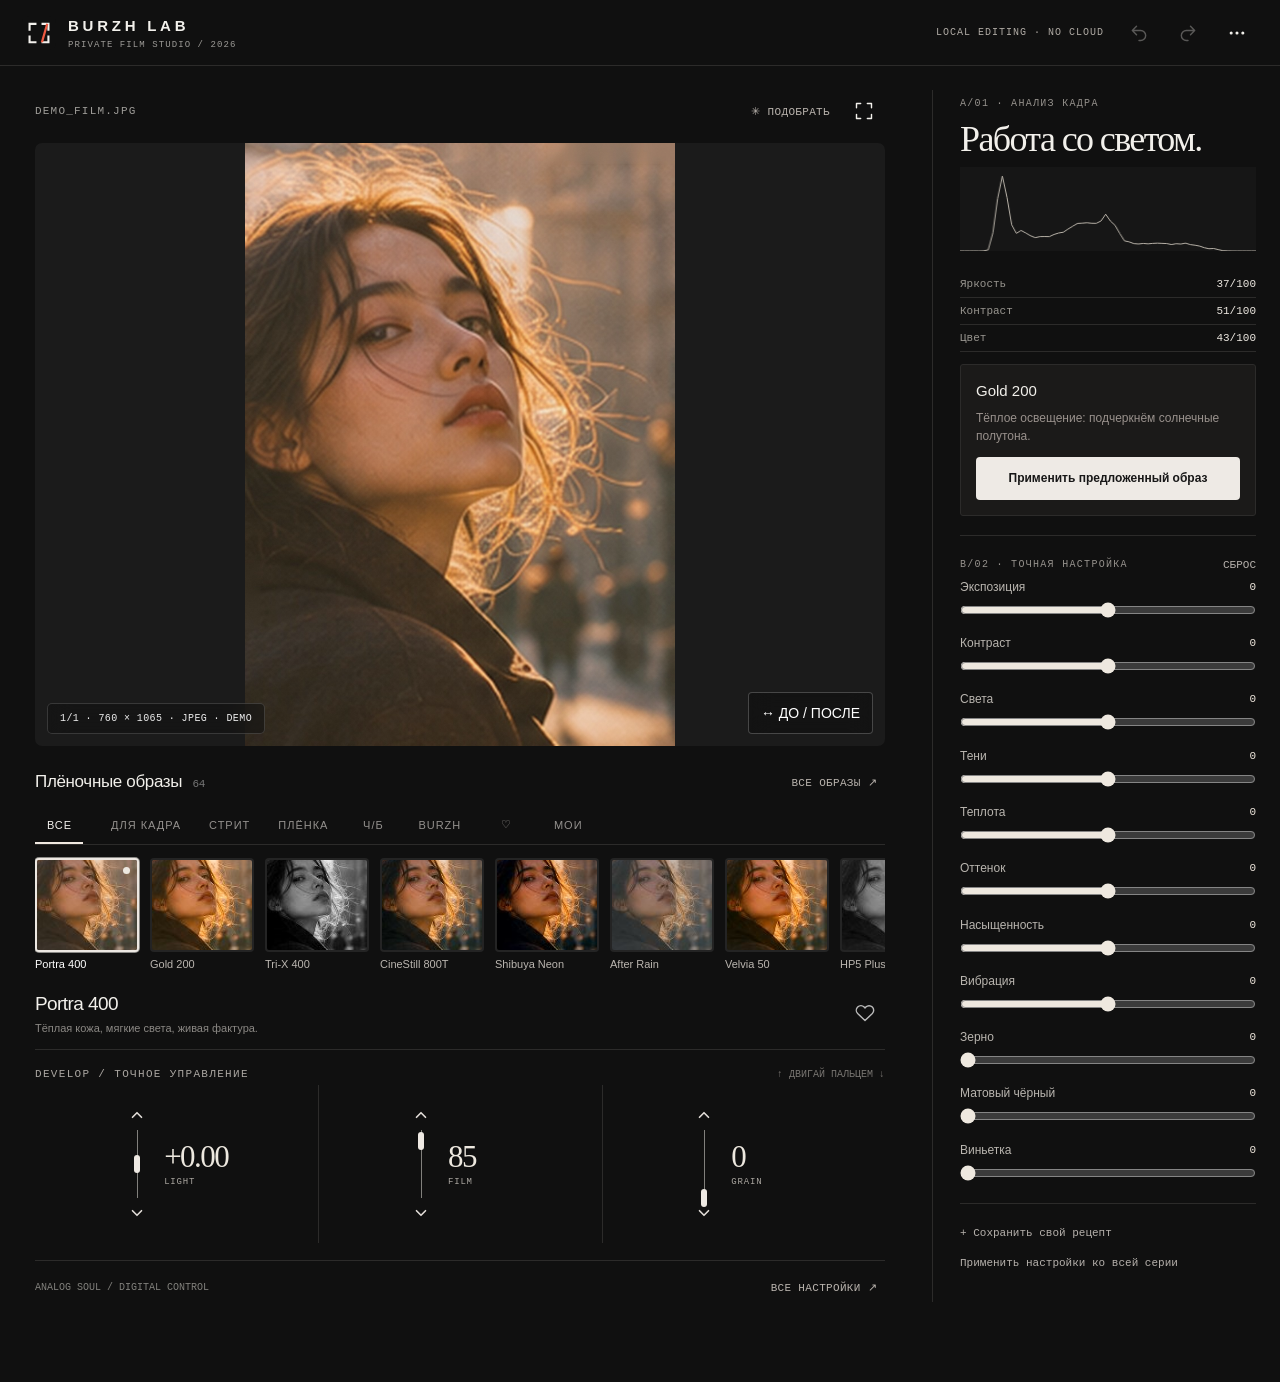
==== commit a87e4871: "Launch BURZH Lab Frame First: photo-first editor, 64 looks, crop, real LUTs, batch ZIP and new minim" ====
--- a/fujilab/index.html
+++ b/fujilab/index.html
@@ -3,351 +3,87 @@
 <head>
 <meta charset="utf-8">
 <meta name="viewport" content="width=device-width,initial-scale=1,viewport-fit=cover">
-<meta name="theme-color" content="#111111">
-<meta name="description" content="BURZH Lab — private digital darkroom. Авторские плёночные образы, контактный лист, анализ кадра и проявка без загрузки фото на сервер.">
-<title>BURZH Lab — Private Digital Darkroom</title>
-<link rel="icon" type="image/svg+xml" href="data:image/svg+xml,%3Csvg xmlns='http://www.w3.org/2000/svg' viewBox='0 0 64 64'%3E%3Crect width='64' height='64' rx='12' fill='%23252727'/%3E%3Cpath d='M15 17L32 47 49 17' stroke='%23F1ECE3' stroke-width='5' fill='none'/%3E%3Ccircle cx='49' cy='47' r='4' fill='%23E65A41'/%3E%3C/svg%3E">
+<meta name="theme-color" content="#101010">
+<meta name="apple-mobile-web-app-capable" content="yes">
+<meta name="apple-mobile-web-app-status-bar-style" content="black-translucent">
+<meta name="description" content="BURZH Lab — личная фотолаборатория. 64 пленочных образа, серия кадров, проявка, кадрирование и экспорт без отправки фотографий на сервер.">
+<meta property="og:title" content="BURZH Lab — Frame First">
+<title>BURZH Lab — Frame First</title>
+<link rel="icon" type="image/svg+xml" href="data:image/svg+xml,%3Csvg%20xmlns%3D%22http%3A%2F%2Fwww.w3.org%2F2000%2Fsvg%22%20viewBox%3D%220%200%20256%20256%22%3E%3Crect%20width%3D%22256%22%20height%3D%22256%22%20rx%3D%2247%22%20fill%3D%22%23101010%22%2F%3E%3Cg%20fill%3D%22none%22%20stroke%3D%22%23F3F1ED%22%20stroke-width%3D%2216%22%20stroke-linecap%3D%22square%22%3E%3Cpath%20d%3D%22M57%20103V59H101%22%2F%3E%3Cpath%20d%3D%22M155%2059H199V103%22%2F%3E%3Cpath%20d%3D%22M57%20154V198H101%22%2F%3E%3Cpath%20d%3D%22M155%20198H199V154%22%2F%3E%3C%2Fg%3E%3Cpath%20d%3D%22M150%20198%20190%2058%22%20fill%3D%22none%22%20stroke%3D%22%23EF5941%22%20stroke-width%3D%2217%22%2F%3E%3C%2Fsvg%3E">
+<link rel="apple-touch-icon" sizes="180x180" href="[data-uri]">
+<link rel="manifest" href="./manifest.webmanifest">
 <style>
-:root{--paper:#edeae3;--paper2:#f7f4ed;--paper3:#e7e2d9;--ink:#242624;--black:#181b1a;--mist:#b9b9b0;--hair:rgba(35,37,34,.17);--safety:#da553e;--aqua:#a2c7c0;--mono:'DM Mono','Menlo',monospace;--sans:-apple-system,BlinkMacSystemFont,'Helvetica Neue',Arial,sans-serif;--serif:'Instrument Serif','Times New Roman',serif}
-*{box-sizing:border-box}html{scroll-behavior:smooth}body{margin:0;color:var(--ink);background:var(--paper);font-family:var(--sans);-webkit-font-smoothing:antialiased}button,input{font:inherit}button{cursor:pointer;touch-action:manipulation}button:focus-visible,input:focus-visible,.dial:focus-visible,.image-housing:focus-visible{outline:2px solid var(--safety);outline-offset:4px}svg{width:20px;height:20px;fill:none;stroke:currentColor;stroke-width:1.6;stroke-linecap:round;stroke-linejoin:round;flex-shrink:0}.sprite{display:none}button{background:none;border:0;color:inherit}#app{position:relative;min-height:100vh;overflow:hidden}#app:before{content:"";pointer-events:none;position:absolute;z-index:-1;inset:0;background-image:repeating-linear-gradient(0deg,transparent,transparent 4px,rgba(0,0,0,.006) 5px),radial-gradient(ellipse at 3% 0%,rgba(255,255,255,.7),transparent 58%);opacity:.9}
-.masthead{height:82px;max-width:1500px;margin:auto;padding:0 42px;display:flex;justify-content:space-between;align-items:center;gap:20px}.mast-left{display:flex;align-items:center;gap:13px}.logomark{width:43px;height:43px;background:var(--ink);border-radius:11px;position:relative;box-shadow:inset 0 0 0 1px #626760,0 7px 13px rgba(0,0,0,.1);overflow:hidden}.mark-slash{position:absolute;left:12px;top:10px;width:7px;height:23px;background:var(--paper);transform:rotate(-27deg);border-radius:1px}.mark-orbit{position:absolute;left:21px;top:7px;height:30px;border:1px solid rgba(255,255,255,.55);transform:rotate(24deg)}.logomark i{position:absolute;right:7px;bottom:8px;background:var(--safety);height:6px;width:6px;border-radius:50%}.wordmark{display:flex;gap:5px;align-items:baseline;letter-spacing:-.055em;font-size:26px}.wordmark b{font-weight:700}.wordmark span{font-weight:400;color:#5b605e}.mast-center{font:10px var(--mono);letter-spacing:.08em;color:#747671;display:flex;gap:11px;align-items:center;white-space:nowrap}.mast-center .dash{font-size:15px}.live-dot{width:7px;height:7px;border-radius:50%;background:var(--safety);box-shadow:0 0 0 3px rgba(218,85,62,.12)}.mast-right{display:flex;gap:23px;align-items:center}.session-id{font:11px var(--mono);color:#767771}.iconkey{border:1px solid var(--hair);width:40px;height:40px;display:grid;place-items:center;border-radius:10px;background:rgba(255,255,255,.45);box-shadow:0 2px 0 rgba(255,255,255,.8) inset}.iconkey:hover{background:#fff}.thin-rule{height:1px;background:var(--hair);max-width:1416px;margin:auto}
-.layout{max-width:1500px;padding:34px 42px 34px;margin:0 auto;display:grid;grid-template-columns:minmax(0,1fr) 310px;gap:38px}.main-col{min-width:0}.hero-title{margin:0 0 24px}.hero-top{display:flex;justify-content:space-between;font:10px var(--mono);color:#7e817a;letter-spacing:.055em}.hero-copy{display:flex;align-items:end;justify-content:space-between;gap:15px}.hero-copy h1{margin:11px 0 0;font:normal clamp(54px,6vw,98px)/.98 var(--serif);letter-spacing:-.06em}.hero-copy h1 em{font-weight:normal;color:#727a74}.hero-sidecopy{margin-bottom:8px;text-align:right;font:12px/1.55 var(--sans);color:#858781;letter-spacing:.005em}
-.negative{background:var(--black);border-radius:17px;box-shadow:0 15px 30px rgba(51,53,46,.14),inset 0 1px 0 #636761;overflow:hidden;color:#b6bab3;padding:0 14px;position:relative}.negative:before{content:"";position:absolute;inset:0;z-index:0;pointer-events:none;opacity:.12;background-image:repeating-linear-gradient(100deg,transparent,transparent 5px,#b3b8ab 6px,transparent 7px)}.negative-top,.negative-bottom{height:44px;position:relative;z-index:1;display:flex;justify-content:space-between;align-items:center;font:10px var(--mono);letter-spacing:.05em}.negative-top>div{display:flex;align-items:center;gap:7px}.negative-top .led{width:5px;height:5px;border-radius:50%;background:#a8d6bd;box-shadow:0 0 7px rgba(115,243,178,.55)}.negative-top .top-cross{color:#d2c7af;margin-left:10px}.negative-body{height:clamp(400px,53vw,635px);display:flex;gap:12px;align-items:center;position:relative;z-index:1}.perfs{flex:0 0 12px;height:92%;opacity:.72;background:repeating-linear-gradient(to bottom,transparent 0px,transparent 13px,#525650 13px,#525650 25px,transparent 25px,transparent 36px);mask-image:linear-gradient(90deg,transparent 0,black 30%,black 70%,transparent 100%)}.image-housing{height:100%;width:100%;background:#101311;position:relative;overflow:hidden;touch-action:pan-y;user-select:none;-webkit-user-select:none;cursor:pointer;box-shadow:0 0 0 1px #474843,inset 0 0 30px #000;display:flex;justify-content:center;align-items:center}.image-housing:before{content:"";position:absolute;inset:0;z-index:2;box-shadow:inset 0 0 20px rgba(0,0,0,.18);pointer-events:none}.image-housing canvas{position:absolute;width:100%;height:100%;object-fit:contain;top:0;left:0}.image-housing #afterImage{z-index:1}.image-housing.is-before #afterImage{opacity:0}.image-origin{position:absolute;z-index:3;left:13px;top:13px;background:rgba(19,22,19,.75);color:#eae6d9;backdrop-filter:blur(10px);font:10px var(--mono);padding:9px 11px;letter-spacing:.06em;border:1px solid rgba(255,255,255,.1);opacity:0;transition:opacity .16s}.image-housing.is-before .image-origin{opacity:1}.image-grab-label{position:absolute;right:14px;bottom:12px;font:9px var(--mono);color:#f2eee5;letter-spacing:.06em;background:rgba(13,15,14,.65);padding:9px 11px;z-index:3;backdrop-filter:blur(10px);border:1px solid rgba(255,255,255,.16);transition:opacity .3s}.image-grab-label .image-grab-icon{font-size:14px;vertical-align:middle;margin-right:5px}.image-housing.is-before .image-grab-label{opacity:0}.negative-bottom{height:49px}.negative-bottom #imageDetails{color:#8f9590}.stage-compare{color:#dfe0d6;display:flex;align-items:center;gap:7px;height:34px;padding:0 7px;font:10px var(--mono)}.stage-compare svg{width:17px;height:17px}.stage-compare:hover{color:#fff}
-.active-stock{display:flex;justify-content:space-between;align-items:end;gap:16px;padding:24px 0 20px;border-bottom:1px solid var(--hair)}.micro-kicker{font:10px var(--mono);letter-spacing:.07em;color:#898a82}.stock-led{display:inline-block;width:6px;height:6px;background:var(--safety);border-radius:50%;margin-left:5px}.stock-heading{display:flex;align-items:center;gap:12px;margin:8px 0 2px}.stock-heading h2{font:normal 43px/.92 var(--serif);letter-spacing:-.04em;margin:0;text-transform:none}.favorite-current{height:34px;width:34px;display:grid;place-items:center;border-radius:50%;border:1px solid #d5d1c8}.favorite-current svg{width:18px;height:18px}.favorite-current.active svg{fill:var(--safety);stroke:var(--safety)}.stock-caption p{color:#797d77;margin:7px 0 0;font:12px/1.4 var(--sans)}.active-stock-actions{display:flex;align-items:center;gap:12px;flex-shrink:0}.active-stock-actions>button:first-child{color:#81857f;width:34px;height:34px;display:grid;place-items:center}.active-stock-actions>button:first-child:disabled{opacity:.27}.text-link{display:flex;align-items:center;gap:9px;border-bottom:1px solid #969992;padding:8px 0;font:10px var(--mono);letter-spacing:.03em;white-space:nowrap}.text-link svg{width:16px}.text-link b{font-size:13px;font-weight:400;color:var(--safety)}
-.stock-shelf{padding-top:17px}.shelf-head{display:flex;justify-content:space-between;gap:12px;margin-bottom:13px;color:#82847d;font:10px var(--mono);letter-spacing:.04em}.film-rail{display:flex;gap:9px;overflow-x:auto;scroll-snap-type:x proximity;overscroll-behavior-x:contain;-webkit-overflow-scrolling:touch;padding:4px 2px 12px;scrollbar-width:none}.film-rail::-webkit-scrollbar{display:none}.reel-card{width:104px;min-width:104px;scroll-snap-align:start;text-align:left;background:transparent;padding:0;border:0}.reel-media{height:100px;border-radius:6px;overflow:hidden;position:relative;background:#b9b5a9;box-shadow:0 2px 8px rgba(0,0,0,.08);border:3px solid transparent;transition:border-color .16s,transform .16s}.reel-card.selected .reel-media{border-color:#272b28;box-shadow:0 0 0 1px #b6afa4,0 5px 10px rgba(0,0,0,.1)}.reel-card:active .reel-media{transform:scale(.965)}.reel-media img{height:100%;width:100%;object-fit:cover;display:block}.reel-overlay{position:absolute;bottom:0;left:0;right:0;padding:22px 5px 5px;background:linear-gradient(to top,rgba(0,0,0,.5),transparent);font:9px var(--mono);color:#fff}.reel-card.selected .reel-media:after{content:"";position:absolute;top:6px;right:6px;width:7px;height:7px;border-radius:50%;background:var(--safety);border:2px solid #fff}.reel-name{font:11px var(--sans);font-weight:600;margin-top:8px;white-space:nowrap;overflow:hidden;text-overflow:ellipsis;color:#575d57}.reel-card.selected .reel-name{color:var(--ink)}
-.control-bench{border-top:1px solid var(--hair);margin-top:14px;padding-top:17px}.bench-head{display:flex;justify-content:space-between;align-items:center}.bench-index{font:10px var(--mono);color:#7f817a}.develop-link{font:10px var(--mono);border-bottom:1px solid #8a8c86;padding:6px 0;letter-spacing:.02em}.develop-link span{color:var(--safety)}.bench-inner{display:flex;gap:22px;align-items:center;padding:14px 0 18px}.dial{width:96px;height:96px;flex-shrink:0;touch-action:none;display:grid;place-items:center;cursor:ns-resize;user-select:none;-webkit-user-select:none}.dial-rim{width:90px;height:90px;border-radius:50%;padding:8px;display:grid;place-items:center;background:repeating-conic-gradient(from 0deg,#8e958f 0 1.5deg,#d6dbd3 1.5deg 3deg,#9fa59f 3deg 3.6deg);box-shadow:0 5px 9px rgba(0,0,0,.11),inset 0 1px 0 #fff}.dial-wheel{width:100%;height:100%;position:relative;border-radius:50%;background:radial-gradient(circle at 35% 26%,#515552,#262a27 65%,#0d0e0d);box-shadow:0 2px 8px #0008,inset 0 2px 3px rgba(255,255,255,.27);transform:rotate(var(--angle,-40deg));transition:transform .06s linear}.dial-marker{position:absolute;left:50%;top:7px;transform:translateX(-50%);width:4px;height:12px;background:var(--safety);border-radius:2px;box-shadow:0 0 5px #a33f2c}.dial-core{width:42px;height:42px;position:absolute;top:50%;left:50%;transform:translate(-50%,-50%);border:1px solid #9b9e92;border-radius:50%;display:grid;place-items:center;background:radial-gradient(circle at 30% 30%,#343735,#1c1f1d);color:#c8cabf;font:11px var(--mono);letter-spacing:.1em}.bench-copy{flex:1;min-width:0}.bench-value-row{display:flex;align-items:baseline;gap:7px}.bench-value-row>span:first-child{font:10px var(--mono);letter-spacing:.06em;color:#858781;margin-right:auto}.bench-value-row strong{font:normal 42px/.95 var(--serif);letter-spacing:-.08em}.bench-value-row>span:last-child{font:12px var(--mono);color:var(--safety)}.bench-copy label{display:block;color:#656a63;font:12px var(--sans);margin:6px 0 8px}.metal-slider{width:100%;height:21px;appearance:none;-webkit-appearance:none;outline:none;background:transparent;cursor:pointer}.metal-slider::-webkit-slider-runnable-track{height:3px;background:linear-gradient(90deg,#333a34,#a7aba1);border:0;box-shadow:0 1px 0 #fff}.metal-slider::-moz-range-track{height:3px;background:#777d77}.metal-slider::-webkit-slider-thumb{appearance:none;-webkit-appearance:none;height:21px;width:21px;border:4px solid #e1e3db;box-shadow:0 1px 4px #0005,inset 0 1px 1px #fff;background:#242725;border-radius:50%;margin-top:-9px}.metal-slider::-moz-range-thumb{width:17px;height:17px;background:#242725;border:4px solid #e1e3db;border-radius:50%}.bench-subline{display:flex;justify-content:space-between;font:9px var(--mono);color:#9b9d96}.actiondock{display:flex;gap:12px;margin-top:9px}.action{height:64px;flex:1;display:flex;align-items:center;justify-content:space-between;padding:0 23px;font:11px var(--mono);letter-spacing:.035em;transition:transform .15s,background .15s}.action:active{transform:translateY(2px)}.action-light{border:1px solid #bcb9af;background:rgba(255,255,255,.35);color:var(--ink);box-shadow:inset 0 2px 0 #fff}.action-dark{background:#242725;color:#f2efe7;box-shadow:0 5px 0 #121412,0 10px 13px #0002}.action-dark svg{color:var(--safety)}.bottom-epilogue{display:flex;justify-content:space-between;color:#94958e;font:9px var(--mono);letter-spacing:.08em;padding:28px 0 8px}
-.side-col{padding-top:15px;display:flex;flex-direction:column;gap:17px}.side-panel{border:1px solid var(--hair);background:rgba(255,255,255,.16);padding:19px 18px 22px}.small-heading{display:flex;justify-content:space-between;gap:9px;color:#72756d;font:10px var(--mono);letter-spacing:.06em}.small-heading span{color:var(--safety)}.small-heading svg{width:15px;height:15px}.scan-orbit{margin:29px auto 17px;height:140px;width:140px;position:relative;border:1px solid rgba(47,54,50,.25);border-radius:50%;display:grid;place-items:center;background:repeating-radial-gradient(circle,#b7b7ad33 0px,#b7b7ad33 1px,transparent 1px,transparent 18px)}.scan-orbit:before,.scan-orbit:after{content:"";position:absolute;left:50%;top:-11px;height:162px;width:1px;background:#b6b7ad;transform:rotate(45deg)}.scan-orbit:after{transform:rotate(-45deg)}.scan-orbit>span{position:absolute;left:50%;top:-7px;transform:translateX(-50%);background:var(--paper);padding:2px 8px;color:var(--safety);font:10px var(--mono)}.orbit-center{width:75px;height:75px;border-radius:50%;background:#252925;color:#d3d3c9;z-index:1;display:grid;place-items:center;font:25px var(--mono);letter-spacing:-.12em;box-shadow:0 5px 12px #0003,inset 0 1px 1px #7e8179}.orbit-center span{color:var(--safety)}.side-lead{font:normal 34px/1.04 var(--serif);letter-spacing:-.03em}.side-lead em{font-weight:normal;color:#8d9188}.side-note{font:12px/1.65 var(--sans);color:#7c7e76;margin:12px 0 20px}.side-metrics{display:flex;flex-direction:column;gap:13px}.metric-top{display:flex;justify-content:space-between;font:10px var(--mono);color:#656a64;margin-bottom:7px}.metric-top strong{font-weight:400;color:#303532}.meter{height:3px;background:#d3d1ca}.meter i{display:block;height:100%;background:#667971;transition:width .3s}.side-palette{display:flex;gap:4px;margin:22px 0 20px}.side-palette i{height:24px;flex:1}.side-recommend{width:100%;min-height:68px;background:#272b27;color:#eeece4;display:flex;align-items:center;justify-content:space-between;text-align:left;padding:12px 15px;box-shadow:0 3px 0 #101411}.side-recommend small{display:block;font:9px var(--mono);color:#9ea49c;margin-bottom:8px}.side-recommend b{font:18px var(--sans);letter-spacing:-.04em;font-weight:600}.side-recommend svg{width:20px;color:var(--safety)}.editorial-panel{min-height:280px;display:flex;flex-direction:column}.editorial-title{font:normal 31px/.98 var(--serif);margin:28px 0 22px}.editorial-title em{font-weight:normal;color:var(--safety);font-style:italic}.editorial-line{height:2px;width:46px;background:#a69c8d}.editorial-panel p{font:12px/1.65 var(--sans);color:#858780}.tiny-sig{margin-top:auto;padding-top:25px;font:9px var(--mono);color:#99998d}
-.veil{position:fixed;inset:0;display:none;align-items:flex-end;justify-content:center;background:rgba(15,19,17,.63);backdrop-filter:blur(12px);-webkit-backdrop-filter:blur(12px);z-index:1000}.veil.open{display:flex}.sheet{background:#ebe8e0;border-radius:18px 18px 0 0;width:min(900px,100%);height:min(89dvh,900px);min-height:0;box-shadow:0 -30px 120px #0005;display:flex;flex-direction:column;overflow:hidden;position:relative}.sheet:before{content:"";height:4px;position:absolute;top:0;left:0;right:0;background:linear-gradient(90deg,#d8d0c2,#e4e3db,#aaa99e);pointer-events:none}.sheet-handle{width:40px;height:4px;background:#a5a69f;border-radius:5px;margin:11px auto 0;flex:0 0 auto}.sheet-head{padding:10px 26px 20px;display:flex;justify-content:space-between;align-items:center;border-bottom:1px solid #cfcac0;gap:20px;flex-shrink:0}.sheet-head h2{font:normal 51px/.95 var(--serif);letter-spacing:-.045em;margin:10px 0 0}.sheet-close{width:42px;height:42px;display:grid;place-items:center;border:1px solid #c2bdb3;border-radius:50%;background:#f1eee7;flex-shrink:0}.sheet-close svg{width:20px;height:20px}.sheet-content{overflow-y:auto;min-height:0;overscroll-behavior:contain;-webkit-overflow-scrolling:touch;padding:20px 26px calc(26px + env(safe-area-inset-bottom));flex:1}.sheet-content>*{max-width:100%}.sheet-tabs{display:flex;gap:23px;overflow-x:auto;border-bottom:1px solid #c8c6bd;scrollbar-width:none;margin-bottom:18px}.sheet-tabs::-webkit-scrollbar{display:none}.sheet-tab{flex-shrink:0;padding:11px 0 13px;border-bottom:2px solid transparent;font:10px var(--mono);letter-spacing:.03em;color:#7d8077}.sheet-tab.active{border-bottom-color:var(--safety);color:#222722}.sheet-tab span{color:#9f9d92;font-size:9px}.sheet-search{display:flex;gap:11px;align-items:center;border:1px solid #cbc7be;background:rgba(255,255,255,.45);height:45px;padding:0 13px;margin:0 0 18px}.sheet-search svg{width:18px;height:18px;color:#92958c}.sheet-search input{width:100%;height:100%;background:transparent;border:0;outline:0;font:15px var(--sans);color:#30342d;min-width:0}.contact-grid{display:grid;grid-template-columns:repeat(4,minmax(0,1fr));gap:14px}.contact-card{min-width:0;text-align:left;position:relative}.contact-photo{position:relative;aspect-ratio:4/4.3;background:#bbb6aa;border:3px solid transparent;overflow:hidden}.contact-photo img{width:100%;height:100%;object-fit:cover;display:block}.contact-card.selected .contact-photo{border-color:#222926;box-shadow:0 0 0 1px #ada79f}.contact-card.selected .contact-photo:after{content:"";position:absolute;top:8px;left:8px;width:7px;height:7px;background:var(--safety);border:2px solid white;border-radius:50%}.contact-info{display:flex;justify-content:space-between;align-items:center;gap:7px;padding-top:6px}.contact-info .nm{font:13px/1.1 var(--sans);font-weight:600;white-space:nowrap;overflow:hidden;text-overflow:ellipsis}.contact-info .n{font:9px var(--mono);color:#858a81}.contact-fav{position:absolute;right:7px;top:8px;width:28px;height:28px;border-radius:50%;display:grid;place-items:center;background:#f2eee9d9;backdrop-filter:blur(6px);z-index:1}.contact-fav svg{width:16px;height:16px}.contact-fav.active svg{fill:var(--safety);stroke:var(--safety)}.sheet-disclaimer{font:11px/1.7 var(--sans);color:#85867c;margin:26px 0 0}.sheet-empty{padding:40px 10px;color:#777970;text-align:center;font:13px var(--sans)}.selected-stock-name{font:normal 26px var(--serif);margin-bottom:7px}.develop-section .develop-top{display:flex;justify-content:space-between;align-items:center;border-bottom:1px solid #d1ccc1;padding:0 0 18px;gap:12px;margin-bottom:20px}.develop-section p{margin:0;color:#85877e;font-size:12px;line-height:1.6}.develop-row{padding:13px 0;border-bottom:1px solid #d2cec5}.develop-row label{display:flex;align-items:center;justify-content:space-between;font:12px var(--sans);font-weight:600;margin-bottom:11px}.develop-row output{font:11px var(--mono);color:#6a6d66;font-weight:400}.develop-row input{width:100%;accent-color:#343a35;height:25px;cursor:pointer}.develop-actions{display:flex;gap:11px;margin-top:20px}.small-btn{padding:13px 16px;background:#d7d3c9;border:1px solid #bebcb2;font:11px var(--mono);min-height:44px}.small-btn.primary{background:#282d29;color:#fff;flex:1}.analysis-grid{display:grid;grid-template-columns:repeat(3,1fr);gap:9px;margin:18px 0}.analysis-tile{border:1px solid #d1cbc1;padding:14px 12px}.analysis-tile strong{font:36px var(--serif);display:block}.analysis-tile span{font:10px var(--mono);color:#747871}.analysis-comment{font:14px/1.65 var(--sans);color:#63675f;margin:8px 0 18px}.format-row{display:grid;grid-template-columns:repeat(3,1fr);gap:10px;margin:20px 0}.format-card{height:65px;display:flex;flex-direction:column;justify-content:center;align-items:center;border:1px solid #c7c3b8;color:#60645d;background:#eeeae2;gap:5px;font:12px var(--mono)}.format-card.selected{border:2px solid #242925;background:#262b27;color:#fff}.format-card small{font:8px var(--mono);opacity:.6}.export-meta{display:flex;align-items:center;justify-content:space-between;border-top:1px solid #cec9c0;border-bottom:1px solid #cec9c0;padding:18px 0;font:11px var(--mono);color:#777c74}.export-name{font:14px var(--sans);font-weight:600;word-break:break-all;color:#2a2c29}.export-actions{margin-top:26px}.export-actions .action{width:100%;height:62px}.export-hint{font:12px/1.6 var(--sans);color:#7e8179;margin-top:14px}.quality-control{margin:16px 0}.quality-control label{display:flex;justify-content:space-between;font:12px var(--sans);margin-bottom:8px}.quality-control input{width:100%;accent-color:var(--safety)}.share-btn{margin-top:10px;width:100%;height:48px;border:1px solid #b8b7ac;font:11px var(--mono);display:flex;align-items:center;justify-content:center;gap:9px}.share-btn svg{width:17px}.toast{position:fixed;bottom:100px;left:50%;transform:translate(-50%,20px);background:#282d28;color:#f5eee5;font:12px/1.4 var(--sans);z-index:3000;box-shadow:0 8px 32px #0005;padding:14px 20px;max-width:calc(100vw - 34px);opacity:0;pointer-events:none;transition:opacity .23s,transform .23s;text-align:center}.toast.show{opacity:1;transform:translate(-50%,0)}.busy{position:fixed;z-index:5000;inset:0;background:rgba(29,33,29,.96);color:var(--paper);display:none;flex-direction:column;justify-content:center;align-items:center;gap:14px}.busy.show{display:flex}.busy-disc{height:86px;width:86px;border-radius:50%;padding:8px;background:repeating-conic-gradient(#b9b9a8 0 2deg,#373c37 2deg 5deg);animation:turn 4s linear infinite;box-shadow:0 12px 30px #0008}@keyframes turn{to{transform:rotate(360deg)}}.busy-inner{width:100%;height:100%;border-radius:50%;display:grid;place-items:center;background:#282d29;font:20px var(--mono);letter-spacing:-.12em}.busy>span{font:31px var(--serif)}.busy small{font:11px var(--mono);color:#a4aca5}.busy-progress{width:180px;height:2px;background:#5b605b;margin-top:16px}.busy-progress i{height:100%;width:0;display:block;background:var(--safety);transition:width .2s}
-@media(max-width:1150px){.layout{gap:24px;grid-template-columns:minmax(0,1fr) 265px;padding:30px 24px}.masthead{padding:0 24px}.hero-copy h1{font-size:70px}.side-lead{font-size:31px}.negative-body{height:550px}.contact-grid{grid-template-columns:repeat(3,1fr)}}
-@media(max-width:900px){.layout{grid-template-columns:1fr;max-width:750px;padding:20px 18px}.side-col{display:none}.masthead{padding:0 20px;height:68px}.mast-center{display:none}.hero-title{margin-bottom:17px}.hero-copy h1{font-size:clamp(52px,10vw,72px)}.hero-sidecopy{font-size:11px}.negative-body{height:min(59vh,520px)}.negative{border-radius:13px}.contact-grid{grid-template-columns:repeat(3,1fr)}}
-@media(max-width:570px){html{scroll-behavior:auto}body{background:#eeeae3}.masthead{padding:0 16px;height:63px}.logomark{height:36px;width:36px;border-radius:9px}.mark-slash{left:10px;top:8px;height:20px;width:6px}.mark-orbit{left:18px;top:7px;height:24px}.logomark i{right:6px;bottom:6px}.wordmark{font-size:22px}.mast-right{gap:13px}.session-id{font-size:9px}.iconkey{width:36px;height:36px;border-radius:8px}.layout{padding:13px 13px calc(110px + env(safe-area-inset-bottom));gap:0}.main-col{display:flex;flex-direction:column}.main-col>.hero-title{order:0}.main-col>.negative{order:1}.main-col>.stock-shelf{order:2}.main-col>.active-stock{order:3}.main-col>.control-bench{order:4}.main-col>.actiondock{order:5}.main-col>.bottom-epilogue{order:6}.hero-title{margin:4px 1px 14px}.hero-top{font-size:8.5px}.hero-issue{display:none}.hero-copy h1{font-size:clamp(45px,12.1vw,68px);margin:8px 0 0}.hero-sidecopy{display:none}.negative{padding:0 8px;border-radius:10px}.negative-top,.negative-bottom{height:31px;font-size:8.5px}.negative-bottom{height:36px}.negative-top .top-cross{margin-left:3px}.negative-body{height:clamp(190px,33dvh,325px);gap:7px}.perfs{flex:0 0 6px;background-size:auto 25px}.image-grab-label{font-size:8px;bottom:8px;right:8px;padding:7px 8px}.negative-bottom #imageDetails{max-width:145px;overflow:hidden;text-overflow:ellipsis;white-space:nowrap}.stage-compare{font-size:9px;gap:3px}.stage-compare svg{width:14px}.active-stock{padding:15px 2px 12px;align-items:center;gap:5px;border-bottom:0}.micro-kicker{font-size:8.5px}.stock-heading{margin:5px 0 2px;gap:5px}.stock-heading h2{font-size:34px}.favorite-current{width:28px;height:28px;border-color:transparent}.stock-caption p{font-size:11px;max-width:220px;white-space:nowrap;overflow:hidden;text-overflow:ellipsis;margin-top:4px}.active-stock-actions{gap:2px}.active-stock-actions>button:first-child{width:31px}.text-link{font-size:0;gap:0;padding:7px 6px}.text-link svg{width:19px;height:19px}.text-link b{font-size:13px;margin-left:4px}.stock-shelf{padding-top:13px;border-bottom:1px solid var(--hair);padding-bottom:9px}.shelf-head{margin-bottom:8px;font-size:8.5px}.film-rail{gap:7px;padding-bottom:8px}.reel-card{min-width:88px;width:88px}.reel-media{height:85px;border-radius:4px}.reel-name{font-size:10px;margin-top:6px}.control-bench{margin-top:5px;padding-top:10px}.bench-head{font-size:9px}.bench-index,.develop-link{font-size:9px}.bench-inner{gap:14px;padding:5px 0 7px}.dial{width:75px;height:75px}.dial-rim{height:70px;width:70px;padding:7px}.dial-core{height:34px;width:34px;font-size:9px}.dial-marker{top:4px;height:10px}.bench-value-row strong{font-size:33px}.bench-value-row>span:first-child{font-size:9px}.bench-copy label{font-size:11px;margin:2px 0 3px}.bench-subline{font-size:8px}.actiondock{position:fixed;z-index:20;bottom:0;left:0;right:0;background:rgba(237,234,227,.96);backdrop-filter:blur(12px);-webkit-backdrop-filter:blur(12px);padding:13px 13px calc(14px + env(safe-area-inset-bottom));margin:0;border-top:1px solid #d4d0c6;gap:9px}.action{height:53px;padding:0 14px;font-size:10px}.action svg{height:18px;width:18px}.action-dark{box-shadow:0 3px 0 #121412,0 4px 8px #0002}.bottom-epilogue{display:none}.sheet{height:min(93dvh,950px);border-radius:12px 12px 0 0}.sheet-head{padding:9px 18px 13px}.sheet-head h2{font-size:44px}.sheet-content{padding:15px 13px calc(30px + env(safe-area-inset-bottom))}.sheet-tabs{gap:21px}.sheet-tab{font-size:9px}.contact-grid{grid-template-columns:repeat(3,minmax(0,1fr));gap:9px}.contact-photo{aspect-ratio:4/4.9;border-width:2px}.contact-info .nm{font-size:11px}.contact-info .n{font-size:8px}.contact-fav{width:26px;height:26px}.sheet-disclaimer{font-size:10px}.develop-row{padding:11px 0}.format-card{height:58px}.export-name{font-size:12px}.toast{bottom:100px}}
-@media(max-width:370px){.negative-body{height:clamp(186px,33dvh,300px)}.hero-copy h1{font-size:43px}.wordmark{font-size:20px}.active-stock-actions>button:first-child{display:none}.stock-heading h2{font-size:30px}.stock-caption p{max-width:195px}.contact-grid{gap:7px}}
-@media(prefers-reduced-motion:reduce){*,*:before,*:after{animation-duration:.001ms!important;scroll-behavior:auto!important;transition-duration:.001ms!important}}
-
-
-/* PHOTO FIRST / BURZH LAB — photograph is the hero, not decorative UI */
-.photo-focus-trigger{display:flex;align-items:center;gap:7px;color:#d8ded5;padding:7px 8px;margin-right:-4px;min-height:30px;font:10px var(--mono);letter-spacing:.025em;border:1px solid rgba(230,234,225,.16);border-radius:5px;z-index:3;position:relative}.photo-focus-trigger svg{height:16px;width:16px}.photo-focus-trigger:hover{color:white;border-color:#a0afa7}
-@media(max-width:570px){
-  .masthead{height:58px}
-  .layout{padding:7px 8px calc(115px + env(safe-area-inset-bottom))}
-  .hero-title{display:none}
-  .negative{padding:0 5px;border-radius:8px;box-shadow:0 7px 22px rgba(18,22,18,.10)}
-  .negative-top{height:30px;font-size:9px;padding:0 5px}
-  .negative-bottom{height:31px;font-size:8px;padding:0 3px}
-  .negative-body{width:100%;height:auto!important;aspect-ratio:var(--frame-aspect, 0.714);min-height: min(250px, 42dvh);max-height: min(68dvh, 670px);gap:0;align-items:stretch}
-  .negative-body .perfs{display:none}
-  .image-housing{height:100%;width:100%;min-width:0;box-shadow:none;background:#141514}
-  .image-housing canvas{width:100%;height:100%;object-fit:contain}
-  .image-grab-label{right:7px;bottom:7px;padding:6px 7px;font-size:8px;letter-spacing:0}
-  .photo-focus-trigger{font-size:8px;padding:4px 6px;min-height:24px;gap:5px}
-  .photo-focus-trigger svg{height:13px;width:13px}
-  .stock-shelf{padding-top:8px}
-  .shelf-head{margin-bottom:6px}
-  .film-rail{padding-top:2px}
-  .negative-bottom #imageDetails{max-width:107px}
-}
-/* Expanded viewing: preserves the exact source crop and touch compare */
-body.photo-focus-open{overflow:hidden!important}
-.negative.photo-focus{position:fixed;z-index:200;top:0;right:0;bottom:0;left:0;border-radius:0;max-width:none;margin:0;padding:0 10px calc(env(safe-area-inset-bottom) + 4px);display:flex;flex-direction:column;background:#141615;box-shadow:none}
-.negative.photo-focus .negative-top{height:calc(56px + env(safe-area-inset-top));flex-shrink:0;padding-top:env(safe-area-inset-top);font-size:10px}
-.negative.photo-focus .negative-body{flex:1 1 auto;min-height:0;max-height:none;width:100%;height:auto!important;aspect-ratio:auto;gap:0;overflow:hidden}
-.negative.photo-focus .perfs{display:none}
-.negative.photo-focus .image-housing{width:100%;height:100%;max-width:none}
-.negative.photo-focus .negative-bottom{height:calc(40px + env(safe-area-inset-bottom));flex-shrink:0;display:flex}
-.negative.photo-focus .photo-focus-trigger{min-width:116px;justify-content:center}
-@media(prefers-reduced-motion:no-preference){.photo-focus-trigger{transition:background .18s,color .18s,border-color .18s}}
-
-/* STREET / CITY FILM STOCKS + reliable tap and scroll affordances */
-.street-quick{display:inline-flex;align-items:center;justify-content:center;gap:7px;min-height:36px;padding:4px 9px;color:#bc4c36;font:600 10px var(--mono);letter-spacing:.035em;border:1px solid rgba(190,78,54,.28);border-radius:5px;background:rgba(223,213,202,.28)}
-.street-quick span{color:#555950;font-size:14px}.street-quick:hover,.street-quick:focus-visible{background:#ead3c7}
-.street-panel{margin:-4px 0 18px;padding:13px 14px;background:#dedbd2;border-left:3px solid var(--safety)}
-.street-panel[hidden]{display:none!important}.street-panel-line{display:flex;justify-content:space-between;align-items:baseline;gap:8px;font:10px var(--mono);color:#343a34}.street-panel-line small{color:#73776f;font:11px var(--sans)}
-.street-moods{display:flex;gap:7px;overflow-x:auto;scrollbar-width:none;margin-top:11px;padding:2px 0 3px}.street-moods::-webkit-scrollbar{display:none}
-.street-mood{flex-shrink:0;border:1px solid #bebeb4;color:#535950;background:#eeebe4;border-radius:3px;min-height:34px;padding:5px 13px;font:10px var(--mono);white-space:nowrap}.street-mood.active{background:var(--ink);border-color:var(--ink);color:#f4efe6}
-.sheet-tab{min-height:44px;padding-top:12px;padding-bottom:12px}.contact-fav{min-width:34px;min-height:34px}.sheet-tabs{overscroll-behavior-x:contain;-webkit-overflow-scrolling:touch;scroll-snap-type:x proximity}.sheet-tabs .sheet-tab{scroll-snap-align:start}
-@media(max-width:570px){.street-quick{min-height:31px;font-size:9px;gap:5px}.street-panel{padding:11px 10px;margin-bottom:12px}.street-panel-line{font-size:9px}.street-panel-line small{font-size:10px}.street-mood{min-height:38px}.sheet-tabs{gap:18px}.contact-fav{min-width:33px;min-height:33px}}
-/* Keep Undo actionable even on narrow 320 px phones. */
-@media (max-width:370px){
- .active-stock{display:grid;grid-template-columns:minmax(0,1fr) auto;gap:5px}
- .stock-caption{min-width:0}
- .stock-heading h2{font-size:clamp(23px,7.5vw,30px);overflow-wrap:anywhere}
- .stock-caption p{max-width:min(205px,62vw)}
- .active-stock-actions{gap:0}
- .active-stock-actions>button:first-child{display:grid!important;place-items:center;min-width:34px;min-height:38px}
- .active-stock-actions .text-link{min-width:30px;min-height:38px}
-}
-
-/* BURZH LAB / PHYSICAL EXPOSURE MACHINE - tactile control deck */
-.control-bench{margin-top:21px;padding-top:13px;border-top:1px solid #aaa9a0}
-.control-bench .bench-head{padding:0 2px 10px;gap:10px}
-.control-bench .bench-index{font:10px var(--mono);letter-spacing:.08em;color:#595e58;display:flex;align-items:center;gap:8px}
-.bench-status{height:6px;width:6px;display:inline-block;border-radius:50%;background:#da6242;box-shadow:0 0 0 3px #dfb59d55}
-.control-bench .develop-link{color:#3a3d39;font-weight:500;border-bottom:0;display:flex;align-items:center;gap:6px;min-height:30px}
-.console-face{position:relative;isolation:isolate;overflow:hidden;border-radius:12px;padding:17px 27px 15px;color:#f5f0e5;background:radial-gradient(ellipse at 50% -20%,#505551 0%,transparent 58%),linear-gradient(165deg,#2e322f 0%,#202422 54%,#161918 100%);border:1px solid #77796f;box-shadow:inset 0 1px #8a8c82,inset 0 3px 16px #0005,0 14px 22px #0003,0 4px 0 #6f746f}
-.console-face:before{content:"";position:absolute;inset:0;pointer-events:none;z-index:-1;opacity:.23;background:repeating-linear-gradient(0deg,transparent 0,rgba(255,255,255,.045) 1px,transparent 2px,transparent 4px),linear-gradient(90deg,transparent,rgba(255,255,255,.08) 50%,transparent)}
-.console-face:after{content:"";position:absolute;top:0;left:0;right:0;height:1px;background:linear-gradient(90deg,transparent,#d6d8ce88,transparent)}
-.console-screw{position:absolute;width:8px;height:8px;border-radius:50%;background:radial-gradient(circle at 30% 25%,#bcc3b9,#737c73 55%,#272b29 74%);border:1px solid #151916;box-shadow:0 1px 1px #ffffff30,inset 0 1px #ffffff44}
-.console-screw:after{content:"";position:absolute;top:3px;left:1px;width:4px;height:1px;transform:rotate(-30deg);background:#292d29}
-.screw-tl{top:8px;left:9px}.screw-tr{top:8px;right:9px}.screw-bl{bottom:8px;left:9px}.screw-br{bottom:8px;right:9px}
-.console-head{display:flex;justify-content:space-between;align-items:center;gap:8px;color:#bdc2b9;font:9px var(--mono);letter-spacing:.12em;margin:0 0 12px;padding:0 3px 12px;border-bottom:1px solid #85898130}
-.console-head b{color:#ec8464;font-weight:500}.console-head-state{white-space:nowrap;color:#9bafa3;font:9px var(--mono);letter-spacing:.04em}.console-head-state i{display:inline-block;width:5px;height:5px;border-radius:50%;background:#b1e0ab;margin-right:4px;box-shadow:0 0 8px #b1e0ab70}
-.console-deck{display:grid;grid-template-columns:1fr 1.14fr 1fr;gap:8px;align-items:end;justify-items:stretch;position:relative}
-.hardware-channel{display:flex;flex-direction:column;align-items:center;min-width:0;position:relative}
-.hardware-channel:not(:last-child):after{content:"";position:absolute;right:-4px;top:15px;bottom:8px;width:1px;background:linear-gradient(transparent,#888d8550,transparent)}
-.channel-overline{font:9px var(--mono);letter-spacing:.075em;color:#858d86;white-space:nowrap;margin-bottom:8px}
-.hardware-knob{--knob-angle:0deg;--arc-amount:0deg;position:relative;display:block;width:116px;height:116px;border-radius:50%;flex-shrink:0;touch-action:none;cursor:ns-resize;user-select:none;-webkit-user-select:none;outline-offset:4px;-webkit-tap-highlight-color:transparent;filter:drop-shadow(0 10px 14px rgba(0,0,0,.28))}
-.hardware-knob:before{content:"";position:absolute;left:50%;top:-10px;bottom:-10px;width:34px;transform:translateX(-50%);border-radius:999px;background:linear-gradient(180deg,rgba(245,246,240,.18),rgba(19,22,20,.04) 18%,rgba(12,15,13,.34) 50%,rgba(247,247,240,.12) 82%,rgba(255,255,255,.22));box-shadow:inset 0 0 0 1px rgba(194,199,189,.16),inset 0 3px 4px rgba(255,255,255,.09),inset 0 -5px 6px rgba(0,0,0,.42);opacity:.72;pointer-events:none}
-.hardware-primary .hardware-knob{width:130px;height:130px}
-.hardware-knob .knob-ticks{position:absolute;inset:0;border-radius:50%;background:repeating-conic-gradient(from -135deg,#d8ddd4 0deg 1deg,transparent 1deg 8deg);-webkit-mask:radial-gradient(circle,transparent 0 51%,black 52% 58%,transparent 59%);mask:radial-gradient(circle,transparent 0 51%,black 52% 58%,transparent 59%);opacity:.82}
-.hardware-knob .knob-casing{position:absolute;inset:10%;display:block;border-radius:50%;padding:9%;background:repeating-conic-gradient(from 2deg,#d6ddd2 0deg 1deg,#7e8780 1deg 3deg,#c9d0c7 3deg 4deg,#59615d 4deg 6deg);box-shadow:0 9px 12px #000a,inset 0 2px 2px #fbfffb,inset 0 -3px 5px #0008,0 0 0 1px #0e120f,0 0 0 4px #69716c;transition:box-shadow .14s;overflow:visible}
-.hardware-knob .knob-casing:before,.hardware-knob .knob-casing:after{content:"";position:absolute;left:50%;transform:translateX(-50%);width:16px;height:10px;background:linear-gradient(180deg,#f0f0eb,#788079);clip-path:polygon(50% 0,100% 100%,0 100%);filter:drop-shadow(0 1px 1px rgba(0,0,0,.35));opacity:.88}
-.hardware-knob .knob-casing:before{top:-9px}
-.hardware-knob .knob-casing:after{bottom:-9px;transform:translateX(-50%) rotate(180deg)}
-.hardware-primary .knob-casing{padding:8%}
-.hardware-knob .knob-rotor{position:relative;display:block;width:100%;height:100%;border-radius:50%;transform:rotate(var(--knob-angle));background:radial-gradient(circle at 32% 18%,#5f6862 0%,#414843 24%,#1d221f 62%,#0c0f0e 100%);border:1px solid #838a84;box-shadow:inset 0 3px 4px #fff4,inset 0 -8px 9px #000d,0 2px 6px #000a;will-change:transform}
-.hardware-knob .knob-rotor:before{content:"";position:absolute;inset:9%;border-radius:50%;border:1px solid rgba(232,235,225,.1);box-shadow:inset 0 1px 0 rgba(255,255,255,.08)}
-.hardware-knob .knob-needle{position:absolute;left:50%;top:5%;transform:translateX(-50%);width:5px;height:21%;background:linear-gradient(180deg,#ffd3c0,#e76d47 48%,#9e351d 100%);border-radius:0 0 3px 3px;box-shadow:0 0 10px #f06f4e85,0 1px 0 #fff0d6}
-.hardware-knob .knob-inner{position:absolute;inset:27%;border-radius:50%;display:grid;place-items:center;background:radial-gradient(circle at 35% 22%,#3d4540,#151a18 78%);border:1px solid #959d93;box-shadow:inset 0 1px 2px #fff3,0 0 0 2px #0c100e,0 10px 12px rgba(0,0,0,.26)}
-.hardware-knob .knob-inner:before{content:"";position:absolute;inset:8px;border-radius:50%;border:1px solid rgba(255,255,255,.06)}
-.hardware-knob .knob-inner b{font:600 11px var(--mono);color:#dddcd0;letter-spacing:.06em;text-shadow:0 1px #000a}
-.hardware-primary .knob-inner b{font-size:13px}
-.hardware-knob.turning .knob-casing{box-shadow:0 5px 7px #000d,inset 0 2px #f7fff8,inset 0 -3px 5px #0009,0 0 0 1px #0e120f,0 0 0 4px #98a08f}
-.hardware-knob.turning .knob-needle{background:linear-gradient(180deg,#ffe0cd,#ff936c 48%,#ba4424 100%)}
-.channel-name{font:600 9px var(--sans);letter-spacing:.14em;color:#b6bdb3;margin-top:8px}
-.channel-number{display:flex;gap:4px;align-items:baseline;justify-content:center;font:500 24px/1.2 var(--mono);color:#f1e9db;letter-spacing:-.045em;margin-top:4px;white-space:nowrap}
-.hardware-primary .channel-number{font-size:27px;color:#e8cfbb}
-.channel-number small{font:10px var(--mono);color:#e58161;letter-spacing:.04em}
-.console-footer{display:flex;align-items:center;justify-content:space-between;gap:8px;padding:12px 3px 6px;margin-top:12px;border-top:1px solid #8f978a30;font:9px var(--mono);letter-spacing:.06em;color:#808b82}
-.console-hint{display:flex;align-items:center;gap:6px;white-space:nowrap;color:#c3cbbe;padding:5px 9px;border-radius:999px;background:linear-gradient(180deg,rgba(255,255,255,.05),rgba(0,0,0,.12));box-shadow:inset 0 1px 0 rgba(255,255,255,.08),0 1px 0 rgba(0,0,0,.35)}.hint-arrows{color:#e9805f;font-size:17px;vertical-align:middle;margin-right:0}
-.console-fine{display:flex;align-items:center;gap:12px;margin-top:3px;font:9px var(--mono);letter-spacing:.07em;color:#8b9489}
-.console-fine label,.console-fine span{white-space:nowrap}.console-fine input{appearance:none;-webkit-appearance:none;min-width:0;flex:1;height:21px;background:transparent;accent-color:#e56c4d}
-.console-fine input::-webkit-slider-runnable-track{height:3px;background:linear-gradient(90deg,#d75a3e,#797f76);border:0;box-shadow:0 1px #000}
-.console-fine input::-webkit-slider-thumb{-webkit-appearance:none;width:16px;height:20px;margin-top:-9px;border:2px solid #90998f;border-radius:3px;background:linear-gradient(90deg,#8b968e,#d6d9cf 44%,#7a837c 46%,#e6e9dd 55%,#656e68);box-shadow:0 2px 4px #0009}
-.console-fine input::-moz-range-track{height:3px;background:#747c74}.console-fine input::-moz-range-thumb{width:14px;height:18px;border:2px solid #bdc3b8;background:#969b90;border-radius:3px}
-/* Presets as the perforated edge of a film strip, not ordinary software thumbnails. */
-.reel-media{background:#202320;padding:10px 3px;border-radius:3px;border:0;box-shadow:0 5px 10px #0003,inset 0 1px #7e8177;overflow:hidden}
-.reel-media img{border:1px solid #4a5148;object-fit:cover}
-.reel-media:before,.reel-media:after{content:"";position:absolute;left:6px;right:6px;height:5px;z-index:3;pointer-events:none;background:repeating-linear-gradient(90deg,#b2b4aa 0 5px,transparent 5px 12px);opacity:.77;mask-image:linear-gradient(90deg,transparent,#000 8%,#000 92%,transparent)}
-.reel-media:before{top:3px}.reel-media:after{bottom:3px}
-.reel-card.selected .reel-media{border:0;box-shadow:0 0 0 2px #d85b43,0 6px 10px #0003}
-.reel-card.selected .reel-media:after{background:repeating-linear-gradient(90deg,#d85b43 0 5px,transparent 5px 12px)}
-@media(max-width:900px){.hardware-knob{width:105px;height:105px}.hardware-primary .hardware-knob{width:117px;height:117px}}
-@media(max-width:570px){
- .main-col>.control-bench{order:3}.main-col>.active-stock{order:4}
- .control-bench{margin-top:4px;border-top:0;padding-top:5px}
- .control-bench .bench-head{padding:0 4px 5px}
- .console-face{padding:12px 13px 10px;border-radius:10px;box-shadow:inset 0 1px #818881,0 9px 17px #0003,0 3px 0 #68716b}
- .console-head{font-size:7.5px;margin-bottom:6px;padding:0 2px 7px;letter-spacing:.07em}
- .console-head-state{font-size:7px}
- .console-deck{gap:3px}
- .channel-overline{font-size:8px;margin-bottom:3px}
- .hardware-knob{width:90px;height:90px}
- .hardware-primary .hardware-knob{width:102px;height:102px}
- .hardware-knob .knob-casing{box-shadow:0 4px 5px #0009,inset 0 1px #f6fff4,0 0 0 1px #0e120f,0 0 0 3px #6d756d}
- .channel-name{font-size:8px;margin-top:4px;letter-spacing:.1em}
- .channel-number{font-size:17px;margin-top:2px}.hardware-primary .channel-number{font-size:20px}.channel-number small{font-size:8px}
- .console-footer{font-size:7px;margin-top:5px;padding-top:7px;padding-bottom:2px}.console-hint{font-size:8px}
- .console-fine{font-size:7px;gap:7px;margin-top:1px}.console-fine input{height:17px}
- .active-stock{padding:12px 4px 8px}
- .reel-media{padding:8px 3px}.reel-media:before,.reel-media:after{height:4px}
-}
-@media(max-width:370px){.console-face{padding:11px 10px 9px}.hardware-knob{width:74px;height:74px}.hardware-primary .hardware-knob{width:88px;height:88px}.channel-overline{font-size:7px}.channel-name{font-size:7px}.channel-number{font-size:15px}.hardware-primary .channel-number{font-size:18px}.console-stamp{display:none}.console-footer{justify-content:center;flex-wrap:wrap;gap:6px}.console-fine label{font-size:7px}}
-
-/* A real one-tap entry to the rotary deck, visible in the mobile action dock. */
-.action-short{display:none}
-.console-shortcut{flex:0 0 69px;min-height:64px;display:flex;flex-direction:column;justify-content:center;align-items:center;gap:3px;border:1px solid #4f5b54;border-radius:6px;background:linear-gradient(140deg,#555e58,#272d29 52%,#171c18);box-shadow:inset 0 1px #aab0a555,0 4px 0 #141714,0 8px 10px #0002;color:#e2ded5;touch-action:manipulation}
-.console-shortcut:active{transform:translateY(2px);box-shadow:inset 0 1px #aab0a555,0 2px 0 #141714}
-.shortcut-rotor{height:35px;width:35px;border-radius:50%;display:grid;place-items:center;position:relative;background:repeating-conic-gradient(from 0deg,#cbd0c4 0deg 3deg,#7d8880 3deg 6deg);box-shadow:0 2px 3px #0008}
-.shortcut-rotor:before{content:"";position:absolute;inset:4px;border-radius:50%;background:radial-gradient(circle at 34% 18%,#4c564e,#202720 70%);border:1px solid #9ba49a;box-shadow:inset 0 1px #fff3}
-.shortcut-rotor i{position:absolute;z-index:1;left:50%;top:7px;height:9px;width:3px;background:#ea7052;transform:translateX(-50%)}
-.shortcut-rotor b{z-index:1;font:500 7px var(--mono);letter-spacing:.02em}
-.console-shortcut small{font:8px var(--mono);letter-spacing:.08em;color:#d5d4c9}
-@media(max-width:570px){
- .actiondock{gap:7px}
- .action{padding:0 9px;gap:5px;font-size:9px;min-width:0}
- .action-long{display:none}.action-short{display:inline}
- .console-shortcut{flex-basis:58px;min-height:52px;box-shadow:inset 0 1px #aab0a555,0 3px 0 #141714,0 5px 7px #0002}
- .shortcut-rotor{height:29px;width:29px}.shortcut-rotor:before{inset:4px}.shortcut-rotor i{height:7px;top:6px}
- .console-shortcut small{font-size:7px}
-}
-@media(max-width:370px){.actiondock{gap:5px;padding-left:9px;padding-right:9px}.action{font-size:8px;padding:0 7px}.action svg{width:14px}.console-shortcut{flex-basis:51px}.console-shortcut small{font-size:6.5px}}
-
-
-/* CATEGORY-LED FILM SHELF: a category is a filter, never an always-on Street button. */
-.stock-shelf .shelf-head{align-items:center;margin-bottom:8px;min-height:27px}
-.stock-shelf .archive-link{border:0;background:none;color:#656961;display:flex;align-items:center;gap:6px;font:10px var(--mono);letter-spacing:.035em;padding:5px 3px;min-height:32px;white-space:nowrap}
-.stock-shelf .archive-link:hover,.stock-shelf .archive-link:focus-visible{color:var(--ink);text-decoration:underline;text-underline-offset:4px}
-.archive-link span{font-size:14px;color:#7d8279}
-.rail-filters{display:flex;align-items:center;gap:7px;overflow-x:auto;overscroll-behavior-x:contain;scrollbar-width:none;-webkit-overflow-scrolling:touch;white-space:nowrap;padding:2px 2px 7px}
-.rail-filters::-webkit-scrollbar{display:none}
-.rail-filter{border:1px solid #c6c4bb;background:rgba(255,255,255,.24);color:#646760;border-radius:4px;min-height:38px;padding:0 14px;flex:0 0 auto;font:500 10px var(--mono);letter-spacing:.025em;transition:background .15s,color .15s,border-color .15s}
-.rail-filter:hover{background:#e1dfd7;border-color:#aeb0a7;color:#333834}
-.rail-filter.is-active{background:#242925;color:#f8f4e9;border-color:#242925;box-shadow:inset 0 1px #6b736b}
-.rail-filter:focus-visible{outline:2px solid #d65a41;outline-offset:2px}
-.rail-index{display:flex;align-items:center;justify-content:space-between;margin:3px 1px 3px;color:#92958d;font:9px var(--mono);letter-spacing:.06em}
-.rail-index span:first-child{color:#696d65}
-.stock-shelf .film-rail{scroll-padding-left:2px;min-height:133px}
-.stock-shelf .reel-card.selected .reel-media{border:0;box-shadow:0 0 0 1px #eee6d9,0 0 0 3px #303832,0 5px 12px #0003}
-.stock-shelf .reel-card.selected .reel-media:after{background:repeating-linear-gradient(90deg,#c1c6bd 0 5px,transparent 5px 12px)}
-.reel-loaded{font:8px var(--mono);letter-spacing:.04em;color:#ba4e35;margin-top:2px}
-.reel-card.selected .reel-name{font-weight:800;color:#232823}
-.rail-empty{display:flex;align-items:center;justify-content:center;width:100%;min-height:124px;color:#6e716b;font:12px/1.5 var(--sans);text-align:center;padding:14px}
-@media(max-width:570px){
- .stock-shelf .shelf-head{margin-bottom:6px;min-height:24px}
- .stock-shelf .archive-link{min-height:29px;font-size:9px;padding:3px}
- .rail-filters{gap:6px;padding-top:0;padding-bottom:8px}
- .rail-filter{min-height:36px;padding:0 11px;font-size:9px}
- .rail-index{margin:1px 1px 4px;font-size:8px}
- .stock-shelf .film-rail{min-height:121px}
- .reel-loaded{font-size:7.5px}
-}
-
-
-/* BURZH V4 / MINIMAL VERTICAL — approved reference 2026-11-24 */
-:root{--paper:#111111;--paper2:#171717;--paper3:#222222;--ink:#efedea;--black:#111111;--mist:#969492;--hair:rgba(255,255,255,.13);--safety:#eeeae4;--aqua:#aedfc5;--mono:ui-monospace,SFMono-Regular,Menlo,monospace;--sans:-apple-system,BlinkMacSystemFont,'Helvetica Neue',Arial,sans-serif;--serif:Georgia,'Times New Roman',serif}
-html{background:#111111;color-scheme:dark}body{background:#111111!important;color:#eeeae7!important;font-family:var(--sans);font-weight:400}button,input,select{font-family:var(--sans)}button:focus-visible,input:focus-visible,.hardware-knob:focus-visible,.image-housing:focus-visible{outline:2px solid #f5f3ef;outline-offset:2px}
-#app{background:#111111;color:#eeeae7;overflow:hidden}#app:before{display:none}
-.masthead{max-width:1060px;height:76px;padding:0 24px}.mast-left{gap:15px}.logomark{width:39px;height:44px;background:transparent;border:0;border-radius:0;box-shadow:none;overflow:visible}.mark-slash{height:28px;width:6px;top:5px;left:10px;background:#e5e3df;transform:rotate(-27deg);border-radius:1px}.mark-orbit{top:2px;left:22px;height:32px;border-color:#777;opacity:.8}.logomark i{height:7px;width:7px;bottom:8px;right:2px;background:#c64c3e}.wordmark{gap:9px;letter-spacing:.32em;font-size:20px;font-weight:400;white-space:nowrap}.wordmark b{font-weight:400}.wordmark span{color:#e2ded8;font-weight:400}.mast-center{display:none}.mast-right{gap:20px}.session-id{font:10px var(--mono);letter-spacing:.2em;color:#aaa6a1}.iconkey{width:34px;height:34px;background:transparent;border:0;box-shadow:none;border-radius:0;color:#f5f4ef}.iconkey svg{width:26px;height:26px}.iconkey:hover{background:#242424}.thin-rule{max-width:1012px;border:0;height:1px;background:#2c2b2a}
-.layout{max-width:1060px;padding:14px 24px 112px;grid-template-columns:minmax(0,1fr);display:block}.main-col{width:100%}.side-col{display:none}.hero-title{display:none!important}.negative{padding:0;background:transparent;color:#bcb9b5;border:0;border-radius:0;box-shadow:none;overflow:visible}.negative:before{display:none}.negative-top{height:48px;font:10px var(--mono);letter-spacing:.20em;color:#b8b3af}.negative-top .led{width:8px;height:8px;background:#a6dbb9;box-shadow:none}.negative-top>div{gap:11px}.photo-focus-trigger{font-size:10px;letter-spacing:.22em;color:#eeeae7;background:transparent;border:1px solid #383737;min-height:34px;padding:7px 14px;border-radius:7px}.photo-focus-trigger svg{height:16px;width:16px}.negative-body{width:100%;height:auto!important;min-height:0!important;aspect-ratio:var(--frame-aspect,1.55)!important;max-height:min(62dvh,700px);display:flex;gap:0;position:relative;align-items:stretch}.perfs{display:none!important}.image-housing{border:0;outline:0;box-shadow:none;border-radius:8px;overflow:hidden;background:#161616;cursor:default}.image-housing:before{box-shadow:none}.image-housing canvas{object-fit:contain}.image-origin{border:0;border-radius:4px}.image-grab-label{display:none}.negative-bottom{position:absolute;z-index:5;bottom:12px;right:12px;height:38px;width:auto;display:flex;align-items:center;gap:0;pointer-events:none}.negative-bottom>span{display:none!important}.stage-compare{pointer-events:auto;color:#e9e5df;background:rgba(25,24,24,.82);border:1px solid rgba(255,255,255,.18);border-radius:7px;backdrop-filter:blur(8px);height:38px;display:flex;align-items:center;gap:9px;padding:0 13px;font:10px var(--sans);letter-spacing:.13em}.compare-arrows{font-size:19px}.stage-compare:hover{color:#fff;background:#242424}
-.active-stock{display:none!important}.stock-shelf{order:2;padding:13px 0 16px!important;margin:0;border-bottom:1px solid #292828}.shelf-head,.rail-index{display:none!important}.rail-filters{gap:0;padding:0!important;margin:0 0 14px;border-bottom:1px solid #2b2a29;overflow:auto;min-height:44px;align-items:stretch;scrollbar-width:none}.rail-filters::-webkit-scrollbar{display:none}.rail-filter{position:relative;flex:1 0 auto;border:0!important;background:transparent!important;color:#a9a5a1!important;box-shadow:none!important;border-radius:0!important;min-height:43px;margin:0!important;padding:0 11px!important;font:10px var(--sans)!important;font-weight:400!important;letter-spacing:.20em!important;text-transform:uppercase;white-space:nowrap}.rail-filter:first-child{padding-left:0!important}.rail-filter.is-active{color:#f3efe9!important}.rail-filter.is-active:after{content:"";position:absolute;bottom:0;left:11px;right:11px;height:2px;background:#f0eeea}.rail-filter:first-child.is-active:after{left:0}.rail-filter:focus-visible{outline-offset:-3px}.film-rail{gap:10px;padding:3px 2px 8px;scroll-snap-type:x proximity;overflow-x:auto;-webkit-overflow-scrolling:touch;min-height:0}.reel-card{width:108px!important;min-width:108px!important;text-align:left;padding:0;background:transparent;overflow:visible}.reel-media{height:100px!important;background:#232222;box-shadow:none!important;border:2px solid transparent!important;border-radius:8px!important;padding:0!important;overflow:hidden;position:relative}.reel-media img{width:100%;height:100%;display:block;object-fit:cover;border:0!important;border-radius:6px}.reel-media:before,.reel-media:after{display:none!important}.reel-card.selected .reel-media{border:2px solid #f5f3ef!important;box-shadow:0 0 0 1px rgba(255,255,255,.45)!important}.reel-card.selected .reel-media:after{display:block!important;content:"";position:absolute;top:7px;right:8px;left:auto;bottom:auto;width:9px;height:9px;background:#f2f0ed!important;border:0!important;border-radius:50%;opacity:1;mask:none}.reel-name{margin-top:8px;color:#c2beba;font:11px var(--sans);font-weight:400}.reel-card.selected .reel-name{color:#f7f5f3}.reel-loaded{display:none!important}
-.control-bench{order:3;padding:18px 0 28px!important;margin:0;border:0;border-bottom:1px solid #2a2928;background:transparent}.bench-head{display:flex;justify-content:flex-end;align-items:center;min-height:17px;margin:0 0 5px;padding:0}.bench-index{display:none}.develop-link{border:0;color:#827f7c;font:9px var(--sans);letter-spacing:.15em;padding:0}.develop-link span{color:#ccc6bf}.console-face{background:transparent!important;border:0!important;border-radius:0!important;box-shadow:none!important;overflow:visible!important;padding:0!important;color:#f0ede9!important}.console-face:before,.console-face:after,.console-screw,.console-head,.console-footer,.console-fine{display:none!important}.console-deck{display:grid;grid-template-columns:repeat(3,minmax(0,1fr));align-items:stretch;justify-items:stretch;gap:0}.hardware-channel{display:flex!important;align-items:center!important;justify-content:center!important;padding:8px 6px 5px!important;min-height:170px;min-width:0}.hardware-channel:not(:last-child):after{display:block;content:"";position:absolute;right:0;top:12px;bottom:12px;width:1px;background:#323130}.vertical-control{display:flex;align-items:center;justify-content:center;gap:11px;width:100%;height:160px}.v-steps{height:100%;width:30px;flex:0 0 30px;display:flex;flex-direction:column;align-items:center;justify-content:space-between}.v-step{padding:0;height:24px;width:28px;display:grid;place-items:center;flex:0 0 24px;border:0!important;border-radius:0!important;box-shadow:none!important;background:none!important;color:#e2e0dd!important;touch-action:manipulation}.v-step svg{height:17px;width:17px;stroke-width:1.7}.v-step:active{color:#fff;transform:scale(.9)}.hardware-knob{filter:none!important;--v-position:50%;height:110px!important;width:28px!important;min-width:28px!important;flex:0 0 110px;position:relative;background:transparent!important;border:0!important;border-radius:0!important;box-shadow:none!important;cursor:ns-resize;touch-action:none;user-select:none;-webkit-user-select:none}.hardware-knob:before,.hardware-knob .knob-ticks,.hardware-knob .knob-casing{display:none!important}.hardware-knob .v-track{position:absolute;top:0;bottom:0;left:50%;transform:translateX(-50%);width:1px;background:#85817d;pointer-events:none}.hardware-knob .v-thumb{position:absolute;left:50%;top:var(--v-position,50%);transform:translate(-50%,-50%);height:18px;width:6px;border-radius:3px;background:#f4f0ec;box-shadow:none;pointer-events:none;transition:top .04s ease}.hardware-knob.turning .v-thumb{height:22px;width:7px;background:#fff}.v-readout{display:flex;flex-direction:column;align-items:flex-start;min-width:0;max-width:70px;gap:5px}.channel-number,.hardware-primary .channel-number{display:block;font:normal 25px/1.1 var(--serif);letter-spacing:.005em;color:#f4f0e9;margin:0!important;white-space:nowrap}.channel-name{font:10px var(--sans);font-weight:400;letter-spacing:.18em;color:#b2adaa;margin:0!important}.channel-overline{display:none!important}
-.actiondock{position:relative;z-index:20;display:flex;align-items:center;justify-content:space-between;margin:0;padding:15px 0 0;gap:8px;background:transparent!important;backdrop-filter:none!important;border:0!important;box-shadow:none!important;min-height:66px}.action{height:51px;min-width:0;flex:1 1 0;display:flex;align-items:center;justify-content:center;flex-direction:row;gap:13px;border:0!important;box-shadow:none!important;border-radius:0!important;background:transparent!important;color:#ebe9e4!important;padding:0 5px;letter-spacing:.2em;font:10px var(--sans);white-space:nowrap}.action:active{transform:none;opacity:.7}.action svg{width:22px;height:22px;color:#e7e5e2!important}.action-light,.action-dark{color:#eee9e5!important}.action-short,.action-long{display:inline}.action-long{display:none}.console-shortcut{height:48px;flex:1 1 0;min-width:0;display:flex;align-items:center;justify-content:center;gap:12px;border-radius:32px;background:#292828!important;border:0!important;box-shadow:none!important;color:#f0eeec!important;padding:0 6px;font:10px var(--sans);letter-spacing:.18em}.console-shortcut:hover{background:#343332!important}.console-shortcut small{font:10px var(--sans);letter-spacing:.18em}.tool-lines{width:20px;height:20px;stroke-width:1.8}.shortcut-rotor{display:none}.bottom-epilogue{display:none}
-/* Preserve functional sheets but match the new quiet dark palette. */
-.veil{background:rgba(0,0,0,.78);backdrop-filter:blur(8px)}.sheet{background:#191919;color:#f1eeec;border:1px solid #3b3938;border-bottom:0;border-radius:16px 16px 0 0;box-shadow:0 -20px 100px #0009}.sheet:before{display:none}.sheet-handle{background:#676461}.sheet-head{border-bottom:1px solid #363432}.sheet-head h2{font:normal 42px/1.1 var(--serif);color:#f4f0ed}.sheet-close{background:#242323;color:#fff;border:1px solid #3d3b39;border-radius:50%}.micro-kicker,.sheet-disclaimer,.sheet-empty,.develop-section p,.export-hint,.analysis-comment{color:#a9a6a3}.sheet-tabs{border-bottom:1px solid #3b3937}.sheet-tab{color:#9d9995}.sheet-tab.active{color:#f5f2ee;border-bottom-color:#eeeae5}.sheet-search{border-color:#3a3836;background:#242322}.sheet-search input{color:#eeeae8}.contact-photo{background:#2b2927}.contact-card.selected .contact-photo{border-color:#eeeae4;box-shadow:none}.contact-info .nm{color:#d9d4d0}.contact-info .n{color:#aaa6a1}.contact-fav{background:#2c2a29;color:#d8d5d1}.selected-stock-name{color:#f4f0eb}.develop-section .develop-top,.develop-row{border-color:#383635}.develop-row label{color:#e5e1dc}.develop-row output{color:#c5c0ba}.develop-row input{accent-color:#eae6df}.small-btn{background:#282626;border-color:#44413f;color:#dedbd7}.develop-actions{flex-wrap:wrap}.develop-actions .small-btn{flex:1 1 auto}.small-btn.primary{background:#eeeae5;color:#171717}.analysis-tile{border-color:#403d3a}.format-card{background:#242222;border-color:#494642;color:#d8d3ce}.format-card.selected{background:#eeeae6;color:#141414;border:2px solid #eeeae6}.export-meta{border-color:#403d3a;color:#d4cfca}.export-name{color:#eae6e2}.export-meta select{color:#f4f1eb!important;background:#242222!important}.share-btn{border-color:#55524e;color:#eee9e4}.quality-control input{accent-color:#ede9e3}.sheet .action-dark{background:#f3eee7!important;color:#111!important}.sheet .action-dark svg{color:#111!important}.toast{background:#32302e;color:#f2efe9}.busy{background:rgba(16,16,16,.98)}
-/* A single, quiet archive link retains access to the full 64-look contact sheet. */
-.stock-shelf{display:flex;flex-direction:column}
-.stock-shelf .rail-filters{order:0}.stock-shelf .film-rail{order:1}
-.stock-shelf .shelf-head{display:flex!important;order:2;justify-content:flex-end;align-items:center;min-height:30px;padding:2px 0 0;margin:0!important}
-.stock-shelf .shelf-head>span{display:none}
-.stock-shelf .shelf-head .archive-link{height:28px;min-width:110px;padding:0 3px;display:flex;gap:6px;align-items:center;justify-content:flex-end;color:#96918c;font:9px var(--sans);letter-spacing:.18em;border:0;background:none}
-.stock-shelf .shelf-head .archive-link:hover{color:#edeae6}
-/* Photo focus retains the unframed, large-image interaction. */
-body.photo-focus-open{background:#111!important}.negative.photo-focus{background:#111!important;padding:16px!important}.negative.photo-focus .negative-body{max-height:calc(100dvh - 100px)!important;height:calc(100dvh - 100px)!important;aspect-ratio:auto!important}.negative.photo-focus .negative-top{height:35px!important}.negative.photo-focus .image-housing{background:#111}
-@media(max-width:900px){.layout{padding:12px 18px 112px;max-width:760px}.masthead{height:65px;padding:0 18px}.negative-body{max-height:min(60dvh,620px)}}
-@media(max-width:570px){html{scroll-behavior:auto}.masthead{height:63px;padding:0 16px}.logomark{width:29px;height:35px}.mark-slash{height:23px;left:8px;top:4px}.mark-orbit{height:29px;left:18px;top:2px}.logomark i{right:0;bottom:5px}.wordmark{font-size:14px;letter-spacing:.35em;gap:7px}.session-id{font-size:9px;letter-spacing:.10em}.mast-right{gap:8px}.iconkey{width:28px;height:30px}.iconkey svg{width:22px;height:22px}.layout{padding:10px 14px calc(88px + env(safe-area-inset-bottom));display:block}.main-col{display:flex;flex-direction:column}.main-col>.negative{order:1}.main-col>.stock-shelf{order:2}.main-col>.control-bench{order:3}.main-col>.actiondock{order:4}.negative{padding:0;border-radius:0;overflow:visible}.negative-top{height:37px;font-size:9px;letter-spacing:.14em}.photo-focus-trigger{font-size:9px;letter-spacing:.1em;padding:5px 8px;min-height:30px}.negative-body{width:100%;height:auto!important;aspect-ratio:var(--frame-aspect,1.55)!important;max-height:min(61dvh,650px)!important;min-height:0!important;gap:0}.image-housing{border-radius:7px}.negative-bottom{bottom:9px;right:9px;height:34px}.stage-compare{height:34px;font-size:9px;gap:5px;padding:0 9px}.compare-arrows{font-size:16px}.stock-shelf{padding:11px 0 14px!important;border-bottom:1px solid #2a2928}.rail-filters{margin-bottom:12px;gap:0;min-height:41px}.rail-filter{font-size:9px!important;padding:0 10px!important;min-height:40px}.film-rail{gap:9px!important;padding-bottom:7px!important;min-height:0!important}.reel-card{width:89px!important;min-width:89px!important}.reel-media{height:87px!important;border-radius:6px!important}.reel-media img{border-radius:4px}.reel-name{font-size:10px;margin-top:6px}.control-bench{padding:10px 0 16px!important;margin:0!important}.bench-head{margin:0;min-height:12px}.develop-link{font-size:8px}.hardware-channel{padding:3px 2px 6px!important;min-height:155px}.vertical-control{height:150px;gap:6px}.v-steps{width:24px;flex-basis:24px;height:150px}.v-step{height:22px;flex-basis:22px;width:24px}.v-step svg{width:15px;height:15px}.hardware-knob{height:102px!important;width:20px!important;min-width:20px!important;flex-basis:102px!important}.v-readout{min-width:0;gap:5px}.channel-number,.hardware-primary .channel-number{font-size:23px}.channel-name{font-size:9px;letter-spacing:.13em}.actiondock{position:fixed!important;left:0;right:0;bottom:0;z-index:30;height:auto;min-height:75px;padding:10px 13px calc(12px + env(safe-area-inset-bottom));background:#111111!important;border-top:1px solid #34312f!important;gap:6px}.action{height:45px;font-size:9px;letter-spacing:.12em;gap:6px;padding:0 2px}.action svg{width:18px;height:18px}.console-shortcut{height:45px;gap:6px;padding:0 2px;border-radius:28px;font-size:9px}.console-shortcut small{font-size:9px;letter-spacing:.12em}.tool-lines{width:17px;height:17px}.sheet{height:min(93dvh,950px)}.sheet-content{padding:16px 15px calc(35px + env(safe-area-inset-bottom))}.sheet-head{padding:10px 15px 12px}.sheet-head h2{font-size:40px}.toast{bottom:92px}}
-@media(max-width:355px){.masthead{padding:0 11px}.wordmark{font-size:12px;letter-spacing:.24em}.session-id{font-size:8px}.layout{padding-left:10px;padding-right:10px}.rail-filter{padding:0 8px!important}.hardware-channel{padding:3px 0!important}.vertical-control{gap:3px}.v-steps{flex-basis:23px}.channel-number,.hardware-primary .channel-number{font-size:20px}.channel-name{font-size:8px;letter-spacing:.10em}.actiondock{padding-left:9px;padding-right:9px}.action{font-size:8px}}
-@media(prefers-reduced-motion:reduce){.hardware-knob .v-thumb{transition:none}}
-
+:root{color-scheme:dark;--bg:#101010;--panel:#161616;--line:#2c2b2a;--line2:#3a3938;--ink:#f2f0eb;--muted:#9c9a96;--quiet:#6c6a67;--accent:#ed5d42;--soft:#c5b8a9;--font:Inter,-apple-system,BlinkMacSystemFont,"Helvetica Neue",Arial,sans-serif;--mono:"SFMono-Regular",Consolas,"Liberation Mono",monospace}
+*{box-sizing:border-box}html{scroll-behavior:smooth}body{margin:0;background:var(--bg);color:var(--ink);font:14px/1.45 var(--font);-webkit-font-smoothing:antialiased}button,input,select{font:inherit}button{border:0;background:transparent;color:inherit;cursor:pointer;-webkit-tap-highlight-color:transparent}button:disabled{opacity:.32;cursor:default}button:focus-visible,input:focus-visible,select:focus-visible,[role=slider]:focus-visible{outline:2px solid var(--soft);outline-offset:3px}a{color:inherit}svg{width:20px;height:20px;stroke:currentColor;fill:none;stroke-width:1.7;stroke-linecap:round;stroke-linejoin:round;flex-shrink:0}label{cursor:pointer}input[type=range]{accent-color:#eee8df}input,button{touch-action:manipulation}.mono{font-family:var(--mono)}.ghost{color:var(--muted)}.mini{font:10px var(--mono);letter-spacing:.1em;text-transform:uppercase}.round{border:1px solid var(--line2);border-radius:99px;display:inline-flex;align-items:center;justify-content:center;gap:8px;padding:9px 13px;min-height:40px;color:var(--ink);white-space:nowrap}.round:hover,.round:active{background:#222}.border{border:1px solid var(--line2)}.active-color{color:#f5e6dc}#app{min-height:100dvh}
+header.top{height:66px;border-bottom:1px solid var(--line);padding:0 22px;display:flex;align-items:center;justify-content:space-between;gap:15px;max-width:1560px;margin:auto}.brand{display:flex;align-items:center;gap:12px;min-width:0}.brand img{width:34px;height:34px;object-fit:cover;border-radius:7px}.brand-name{font-size:15px;font-weight:680;letter-spacing:.25em;white-space:nowrap}.brand-caption{font:9px var(--mono);letter-spacing:.12em;color:var(--muted);margin-top:3px}.header-actions{display:flex;align-items:center;gap:7px}.iconbtn{width:42px;height:42px;display:grid;place-items:center;border-radius:50%}.iconbtn:hover{background:#252424}.iconbtn svg{height:20px;width:20px}.top-tag{font:10px var(--mono);color:#afaaa4;letter-spacing:.1em;white-space:nowrap;margin-right:7px}
+.workspace{max-width:1560px;margin:auto;display:grid;grid-template-columns:minmax(0,1fr) 324px;gap:36px;padding:24px 24px 80px}.work{min-width:0;max-width:850px;width:100%;margin:0 auto}.section-row{display:flex;align-items:center;justify-content:space-between;gap:10px}.smallhead{font:11px var(--mono);letter-spacing:.11em;color:#9f9d99}.actionline{display:flex;gap:5px;align-items:center}.quiet-link{font:11px var(--mono);color:#bab4ae;letter-spacing:.03em;padding:8px}.quiet-link:hover{color:white}.photo-header{min-height:40px;margin-bottom:11px}.photo-filename{min-width:0;max-width:53vw;overflow:hidden;text-overflow:ellipsis;white-space:nowrap}.photo-frame{position:relative;width:100%;aspect-ratio:var(--ratio,3 / 4);height:auto;max-height:min(67dvh,680px);background:#1b1b1b;display:flex;align-items:center;justify-content:center;overflow:hidden;border-radius:7px;isolation:isolate;touch-action:pan-y}.photo-frame canvas{position:absolute;inset:0;width:100%;height:100%;object-fit:contain}.photo-frame #editedCanvas{z-index:1}.photo-frame.before #editedCanvas{opacity:0}.photo-empty{position:absolute;inset:0;z-index:4;display:flex;align-items:center;justify-content:center;flex-direction:column;gap:13px;color:#eee;text-align:center;pointer-events:none}.photo-empty strong{font:300 clamp(32px,5vw,58px)/1.1 Georgia,serif;letter-spacing:-.04em}.photo-empty span{font:11px var(--mono);color:#9b9b9b}.photo-frame #focusExit{display:none}.photo-focus .photo-frame{position:fixed!important;inset:0!important;z-index:70!important;max-height:none!important;height:100dvh!important;width:100vw!important;aspect-ratio:auto!important;background:#050505!important;border-radius:0!important}.photo-focus .photo-frame #focusExit{display:block;position:absolute;top:calc(14px + env(safe-area-inset-top));right:16px;z-index:90;background:rgba(20,20,20,.7);border:1px solid #fff4;border-radius:50%;width:44px;height:44px;font-size:26px;color:white}.photo-focus .photo-frame .photo-overlay{bottom:calc(15px + env(safe-area-inset-bottom))}.photo-frame .photo-overlay{position:absolute;z-index:4;bottom:12px;left:12px;right:12px;display:flex;align-items:flex-end;justify-content:space-between;gap:8px;pointer-events:none}.photo-frame .photo-overlay button{pointer-events:auto}.picture-chip{background:rgba(18,18,18,.55);color:#eee;backdrop-filter:blur(12px);border:1px solid #ffffff26;border-radius:5px;padding:9px 12px;font:10px var(--mono);letter-spacing:.04em;max-width:70%;white-space:nowrap;overflow:hidden;text-overflow:ellipsis}.compare-button{background:rgba(15,15,15,.62);backdrop-filter:blur(12px);border:1px solid #ffffff38;color:#fff;border-radius:4px;padding:10px 12px;touch-action:none;user-select:none;white-space:nowrap}.compare-button:active,.compare-button.pressed{background:#4a4846}.photo-frame.before .picture-chip{color:#fff;background:rgba(174,80,58,.55)}
+.series{display:none;align-items:center;gap:8px;overflow-x:auto;margin:12px 0 2px;padding:0 0 8px;scrollbar-width:none}.series.has-many{display:flex}.series-item{flex:0 0 auto;min-height:52px;display:flex;align-items:center;gap:8px;padding:5px 9px 5px 5px;border:1px solid var(--line);border-radius:5px;color:var(--muted);max-width:160px}.series-item.selected{border-color:#e7e2db;color:var(--ink)}.series-item img{width:38px;height:38px;object-fit:cover;border-radius:2px}.series-item span{overflow:hidden;max-width:95px;text-overflow:ellipsis;white-space:nowrap;font:10px var(--mono)}
+.look-head{margin-top:22px;margin-bottom:9px}.look-head h2{margin:0;font-weight:500;font-size:17px;letter-spacing:-.02em}.look-head .count{color:#777;margin-left:6px;font:11px var(--mono)}.pillrow{display:flex;gap:0;border-bottom:1px solid var(--line);overflow-x:auto;scrollbar-width:none;scroll-snap-type:x proximity}.pillrow::-webkit-scrollbar,.presets::-webkit-scrollbar{display:none}.cat{padding:12px 14px 13px;position:relative;color:#94918e;min-width:62px;white-space:nowrap;text-transform:uppercase;letter-spacing:.09em;font:11px var(--font);flex:0 0 auto;scroll-snap-align:start}.cat:first-child{padding-left:1px}.cat.active{color:#f2f0ec}.cat.active:after{content:"";position:absolute;bottom:0;left:14px;right:14px;height:2px;background:#f0e9e1}.cat:first-child.active:after{left:0}.presets{display:flex;gap:11px;overflow-x:auto;padding:13px 2px 12px;scrollbar-width:none;-webkit-overflow-scrolling:touch;scroll-snap-type:x proximity;min-height:137px}.preset{min-width:104px;width:104px;text-align:left;scroll-snap-align:start;padding:0}.preset .thumb{display:block;width:100%;height:94px;overflow:hidden;position:relative;background:#242424;border-radius:4px;border:2px solid transparent}.preset img{display:block;width:100%;height:100%;object-fit:cover}.preset.selected .thumb{border-color:#ede8e2;box-shadow:0 0 0 1px #8a8986}.preset.selected .thumb:after{position:absolute;content:"";right:7px;top:7px;width:7px;height:7px;background:#ede8e0;border-radius:100%}.preset span.name{display:block;margin-top:6px;color:#bbb6b0;font:11px var(--font);white-space:nowrap;overflow:hidden;text-overflow:ellipsis}.preset.selected .name{color:white}.empty-results{padding:23px 0;color:#9c9893}.selected-look{border-bottom:1px solid var(--line);padding:8px 0 13px;display:flex;justify-content:space-between;gap:12px;align-items:center}.selected-name{font-size:19px;letter-spacing:-.03em;font-weight:500}.selected-desc{color:#8b8884;font-size:11px;margin-top:3px;max-width:390px}.favorite{min-height:40px;min-width:40px;color:#bbb;display:grid;place-items:center}.favorite.is-fav{color:#efb5a8}.favorite.is-fav svg{fill:currentColor}
+.controls-head{margin-top:18px;display:flex;align-items:center;justify-content:space-between}.controls-head h2{font:11px var(--mono);font-weight:400;letter-spacing:.12em;color:#aaa6a1;margin:0}.controls-head .control-help{font:10px var(--mono);color:#787571}.controls{margin-top:5px;display:grid;grid-template-columns:repeat(3,minmax(0,1fr));gap:0;padding:0 0 17px;border-bottom:1px solid var(--line)}.vc{position:relative;min-height:158px;display:flex;flex-direction:row;align-items:center;justify-content:center;gap:12px;padding:12px 8px}.vc+.vc{border-left:1px solid var(--line)}.vcolumn{height:125px;display:flex;flex-direction:column;justify-content:space-between;align-items:center;width:30px;flex:0 0 30px}.vstep{width:30px;height:27px;display:grid;place-items:center;color:#e2ddd8}.vstep svg{width:18px;height:18px;stroke-width:2.2}.vslider{height:68px;width:30px;position:relative;touch-action:none;cursor:ns-resize;user-select:none;-webkit-user-select:none}.vslider:before{position:absolute;content:"";width:1px;height:100%;left:50%;background:#81807c}.vthumb{position:absolute;top:var(--pos,50%);left:50%;transform:translate(-50%,-50%);height:18px;width:6px;border-radius:4px;background:#eee9e3;pointer-events:none;transition:top .06s ease}.vslider.dragging .vthumb{width:8px;height:23px}.vreadout{width:67px;max-width:68px;display:flex;flex-direction:column;align-items:start;gap:5px}.vnum{font:normal clamp(22px,3vw,31px)/1 Georgia,"Times New Roman",serif;letter-spacing:-.05em;color:#ede8df}.vlabel{font:9px var(--mono);letter-spacing:.09em;color:#aaa6a0}.bottom-meta{display:flex;align-items:center;justify-content:space-between;gap:9px;margin:12px 0 0;color:#81807c;font:10px var(--mono)}.bottom-meta b{color:#bbb4ad;font-weight:400}
+.sidebar{border-left:1px solid var(--line);padding:8px 0 0 27px;min-width:0}.side-title{font:10px var(--mono);letter-spacing:.13em;color:#95918c}.side-big{font:normal 36px/1 Georgia,serif;letter-spacing:-.045em;margin:12px 0 10px}.histogram{height:84px;width:100%;display:block;margin:10px 0 20px;background:#161616}.metricline{display:flex;align-items:center;justify-content:space-between;font:11px var(--mono);color:#98958f;padding:7px 0;border-bottom:1px solid var(--line)}.metricline strong{color:#ece7e0;font-weight:400}.analysis-suggestion{margin:12px 0 19px;padding:15px;background:#1b1a19;border:1px solid var(--line);border-radius:3px}.analysis-suggestion h3{font-weight:500;font-size:15px;margin:0 0 7px}.analysis-suggestion p{margin:0 0 12px;color:#99918c;font:12px/1.5 var(--font)}.suggest-action{width:100%;text-align:center;min-height:43px;background:#eeeae5;color:#171717;border-radius:4px;font-size:12px;font-weight:600}.side-divider{border-top:1px solid var(--line);margin:14px 0}.editlist{display:flex;flex-direction:column;gap:10px}.editrow label{display:flex;justify-content:space-between;align-items:center;font:12px var(--font);margin-bottom:5px;color:#b9b5af}.editrow label output{font:11px var(--mono);color:#eee6dc}.editrow input{width:100%;height:22px;margin:0}.action-plain{padding:9px 0;color:#b6b1ac;font:11px var(--mono);text-align:left}.action-plain:hover{color:white}.side-head{display:flex;justify-content:space-between;align-items:center}
+.dock{display:none}.overlay{position:fixed;inset:0;z-index:60;display:none;justify-content:flex-end;align-items:center;background:rgba(0,0,0,.76);backdrop-filter:blur(8px)}.overlay.open{display:flex}.sheet{background:#191817;border:1px solid #383532;border-radius:12px 0 0 12px;width:min(500px,100%);height:min(100dvh,1040px);display:flex;flex-direction:column;min-height:0;box-shadow:-10px 0 60px rgba(0,0,0,.6)}.sheethead{display:flex;align-items:center;justify-content:space-between;gap:12px;padding:20px 22px 14px;border-bottom:1px solid var(--line);flex-shrink:0}.sheethead h2{margin:5px 0 0;font:normal 31px/1.1 Georgia,serif;letter-spacing:-.04em}.sheethead .kicker{font:10px var(--mono);color:#999;letter-spacing:.1em}.close{width:42px;height:42px;border:1px solid var(--line2);border-radius:50%;display:grid;place-items:center}.sheetbody{overflow-y:auto;overscroll-behavior:contain;flex:1;min-height:0;padding:18px 22px calc(26px + env(safe-area-inset-bottom));scrollbar-width:thin}.sheetbody h3{font-size:15px;font-weight:500;margin:6px 0 10px}.sheetbody p{color:#aba7a2;font:13px/1.65 var(--font)}.field{display:flex;flex-direction:column;gap:8px;margin-bottom:18px}.field label{font:11px var(--mono);color:#b6b1ab;letter-spacing:.04em}.field input,.field select{width:100%;padding:12px 14px;border-radius:5px;border:1px solid var(--line2);outline:0;background:#242321;color:#eee;min-height:45px}.rowbtn{display:flex;gap:8px;flex-wrap:wrap;margin:12px 0 22px}.chip{border:1px solid #45413d;padding:10px 14px;border-radius:5px;font-size:12px;min-height:43px;color:#bbb6af}.chip.on{background:#eeeae4;color:#171717;border-color:#eeeae4}.primary{width:100%;min-height:51px;padding:13px 15px;border-radius:5px;background:#eeeae4;color:#161616;font-size:12px;font-weight:650;letter-spacing:.06em}.primary:active{transform:translateY(1px)}.secondary{min-height:45px;border:1px solid #55504c;border-radius:5px;padding:9px 14px;font:12px var(--font)}.sheet-actions{display:flex;gap:10px;flex-wrap:wrap}.sheet-actions>*{flex:1}.sheet .editrow{margin:15px 0 21px}.sheet .editrow input{accent-color:#ded4ca}.gridlooks{display:grid;grid-template-columns:repeat(3,minmax(0,1fr));gap:15px 10px;margin-top:16px}.gridlook{padding:0;text-align:left;min-width:0}.gridlook>img{display:block;width:100%;aspect-ratio:1/1.1;object-fit:cover;border-radius:4px;border:2px solid transparent}.gridlook.selected>img{border-color:#f4e9dd}.gridlook .label{font:11px var(--font);color:#c9c4bc;margin-top:6px;overflow:hidden;text-overflow:ellipsis;white-space:nowrap}.gridlook.selected .label{color:#fff}.inline-actions{display:flex;justify-content:space-between;gap:12px;align-items:center;margin:12px 0}.inline-actions .quiet-link{font-size:12px}.download-status{color:#9a958d;font:11px/1.5 var(--mono);margin-top:14px}.progress{width:100%;height:3px;background:#393633;margin-top:12px;overflow:hidden}.progress>div{height:100%;width:0;background:#dfd7c9;transition:width .08s}.formatgrid{display:grid;grid-template-columns:repeat(3,1fr);gap:9px}.formatgrid button{border:1px solid #48433f;padding:14px 6px;border-radius:5px;font-size:12px}.formatgrid button.on{color:#141414;background:#eee8df}.crop-guide{width:100%;aspect-ratio:4/5;max-height:38dvh;overflow:hidden;display:grid;place-items:center;background:#161616;border:1px solid var(--line);margin:14px 0;position:relative}.crop-guide canvas{width:100%;height:100%;object-fit:contain}.crop-hint{font-size:11px;color:#aaa;max-width:420px}.clearbtn{color:#ccbbb1;font-size:12px;text-decoration:underline;text-underline-offset:3px}.qgroup{margin-bottom:20px}.qtitle{font:11px var(--mono);color:#999;letter-spacing:.08em;margin-bottom:12px}.resultmsg{background:#272320;border:1px solid #524137;color:#eee3dc;border-radius:5px;padding:12px;margin:14px 0;line-height:1.5}.kbd{font-family:var(--mono);font-size:10px;color:#a69d96}
+#toast{position:fixed;z-index:90;bottom:20px;left:50%;transform:translate(-50%,10px);padding:12px 16px;border-radius:4px;background:#e8e4de;color:#151515;font:12px var(--font);opacity:0;pointer-events:none;transition:opacity .15s,transform .15s;text-align:center;max-width:92vw;box-shadow:0 9px 40px #0008}#toast.show{opacity:1;transform:translate(-50%,0)}.drop{position:fixed;z-index:55;inset:12px;border:2px dashed #e9e1d8;background:rgba(15,15,15,.92);display:none;place-items:center;color:white;font:21px Georgia,serif;pointer-events:none}.drop.on{display:grid}
+@media(max-width:1040px){.workspace{grid-template-columns:1fr;max-width:780px;padding:15px 15px 100px}.sidebar{display:none}.work{max-width:720px}}
+@media(max-width:640px){header.top{height:57px;padding:0 14px}.brand{gap:9px}.brand img{width:29px;height:29px}.brand-name{font-size:13px;letter-spacing:.21em}.brand-caption{display:none}.top-tag{display:none}.header-actions{gap:1px}.iconbtn{width:38px;height:38px}.workspace{padding:12px 12px calc(105px + env(safe-area-inset-bottom))}.photo-header{margin-bottom:7px;min-height:32px}.photo-frame{border-radius:5px;max-height:min(59dvh,590px)}.photo-frame .photo-overlay{bottom:9px;left:9px;right:9px}.picture-chip{font-size:9px;padding:8px 9px}.compare-button{font-size:10px;padding:9px}.look-head{margin-top:13px;margin-bottom:4px}.look-head h2{font-size:16px}.cat{font-size:10px;padding:10px 11px}.cat.active:after{left:11px;right:11px}.presets{min-height:121px;padding:11px 1px 10px;gap:8px}.preset{min-width:88px;width:88px}.preset .thumb{height:83px}.preset span.name{font-size:10px}.selected-look{padding:4px 0 8px}.selected-name{font-size:17px}.selected-desc{font-size:10px}.controls-head{margin-top:12px}.controls-head .control-help{font-size:9px}.controls{padding-bottom:10px}.vc{gap:4px;padding:7px 3px;min-height:135px}.vcolumn{height:113px;width:26px;flex-basis:26px}.vslider{height:57px;width:25px}.vreadout{width:57px;min-width:0}.vnum{font-size:23px}.vlabel{font-size:9px}.bottom-meta{margin-top:9px;font-size:9px}.dock{display:flex;position:fixed;z-index:40;bottom:0;left:0;right:0;align-items:stretch;justify-content:space-around;height:calc(64px + env(safe-area-inset-bottom));padding:6px 5px calc(3px + env(safe-area-inset-bottom));background:rgba(20,19,19,.96);border-top:1px solid #333130;backdrop-filter:blur(20px)}.dock button{min-width:0;flex:1 1 0;display:flex;align-items:center;justify-content:center;flex-direction:column;gap:2px;color:#aaa5a0;font:9px var(--font);letter-spacing:0}.dock button svg{width:19px;height:19px}.dock .export{color:#fff}.dock .export svg{color:#fff}.overlay{align-items:flex-end;justify-content:center}.sheet{width:100%;max-width:none;height:min(87dvh,920px);border-radius:16px 16px 0 0;border-bottom:0}.sheethead{padding:13px 17px 12px}.sheethead h2{font-size:28px}.sheetbody{padding:15px 17px calc(24px + env(safe-area-inset-bottom))}#toast{bottom:88px}}
+@media(max-width:350px){.vc{gap:1px;padding:5px 1px}.vreadout{width:51px}.vnum{font-size:20px}.vlabel{font-size:8px}.vcolumn{width:23px;flex-basis:23px}.brand-name{letter-spacing:.13em;font-size:12px}.photo-header{font-size:9px}}
+@media(prefers-reduced-motion:reduce){*,*:before,*:after{scroll-behavior:auto!important;transition:none!important;animation:none!important}}
 </style>
 </head>
 <body>
-<svg aria-hidden="true" class="sprite" xmlns="http://www.w3.org/2000/svg">
-<symbol id="i-expand" viewBox="0 0 24 24"><path d="M8 3H3v5M16 3h5v5M3 16v5h5M21 16v5h-5"/></symbol>
-<symbol id="i-plus" viewBox="0 0 24 24"><path d="M12 5v14M5 12h14"/></symbol>
-<symbol id="i-arrow" viewBox="0 0 24 24"><path d="M5 12h14m-6-6 6 6-6 6"/></symbol>
-<symbol id="i-down" viewBox="0 0 24 24"><path d="M12 3v12m-5-5 5 5 5-5M4 17v4h16v-4"/></symbol>
-<symbol id="i-sliders" viewBox="0 0 24 24"><path d="M3 7h18M3 17h18"/><circle cx="9" cy="7" r="3" fill="var(--paper)"/><circle cx="16" cy="17" r="3" fill="var(--paper)"/></symbol>
-<symbol id="i-grid" viewBox="0 0 24 24"><rect x="3" y="3" width="7" height="7" rx="1"/><rect x="14" y="3" width="7" height="7" rx="1"/><rect x="3" y="14" width="7" height="7" rx="1"/><rect x="14" y="14" width="7" height="7" rx="1"/></symbol>
-<symbol id="i-eye" viewBox="0 0 24 24"><path d="M2 12s4-7 10-7 10 7 10 7-4 7-10 7S2 12 2 12Z"/><circle cx="12" cy="12" r="3"/></symbol>
-<symbol id="i-heart" viewBox="0 0 24 24"><path d="M20.5 4.8a5.6 5.6 0 0 0-8.5.7 5.6 5.6 0 0 0-8.5-.7C1.4 7 1.5 10 3.4 12.3L12 21l8.6-8.7c1.9-2.3 2-5.3-.1-7.5Z"/></symbol>
-<symbol id="i-undo" viewBox="0 0 24 24"><path d="M9 7 4 12l5 5M5 12h10a5 5 0 0 1 0 10"/></symbol>
-<symbol id="i-check" viewBox="0 0 24 24"><path d="m5 12 5 5L20 7"/></symbol>
-<symbol id="i-close" viewBox="0 0 24 24"><path d="M5 5 19 19M19 5 5 19"/></symbol>
-<symbol id="i-spark" viewBox="0 0 24 24"><path d="m12 2 2.3 7.7L22 12l-7.7 2.3L12 22l-2.3-7.7L2 12l7.7-2.3L12 2Z"/></symbol>
-<symbol id="i-swap" viewBox="0 0 24 24"><path d="M3 8h17m-5-5 5 5-5 5M21 16H4m5-5-5 5 5 5"/></symbol>
-<symbol id="i-share" viewBox="0 0 24 24"><path d="M12 15V3m-5 5 5-5 5 5M5 14v7h14v-7"/></symbol>
-<symbol id="i-scan" viewBox="0 0 24 24"><path d="M3 8V4h5m8 0h5v4M3 16v4h5m8 0h5v-4M7 12h10"/></symbol>
-<symbol id="i-search" viewBox="0 0 24 24"><circle cx="10.5" cy="10.5" r="6.5"/><path d="m16 16 5 5"/></symbol>
-<symbol id="i-info" viewBox="0 0 24 24"><circle cx="12" cy="12" r="9"/><path d="M12 11v6M12 7h.01"/></symbol>
+<svg style="display:none" aria-hidden="true" xmlns="http://www.w3.org/2000/svg">
+<symbol id="i-arrow-left" viewBox="0 0 24 24"><path d="M19 12H5M12 19l-7-7 7-7"/></symbol>
+<symbol id="i-arrow-right" viewBox="0 0 24 24"><path d="M5 12h14M12 5l7 7-7 7"/></symbol>
+<symbol id="i-down" viewBox="0 0 24 24"><path d="M12 3v13m-5-5 5 5 5-5M4 17v4h16v-4"/></symbol>
+<symbol id="i-upload" viewBox="0 0 24 24"><path d="M12 19V6m-5 5 5-5 5 5M4 16v5h16v-5"/></symbol>
+<symbol id="i-crop" viewBox="0 0 24 24"><path d="M6 2v16h16M2 6h16v16"/></symbol>
+<symbol id="i-edit" viewBox="0 0 24 24"><path d="M4 7h16M4 17h16M8 4v6M16 14v6"/></symbol>
+<symbol id="i-grid" viewBox="0 0 24 24"><rect x="3" y="3" width="7" height="7"/><rect x="14" y="3" width="7" height="7"/><rect x="3" y="14" width="7" height="7"/><rect x="14" y="14" width="7" height="7"/></symbol>
+<symbol id="i-compare" viewBox="0 0 24 24"><rect x="3" y="4" width="18" height="16" rx="2"/><path d="M12 4v16M9 12l3 3 3-3"/></symbol>
+<symbol id="i-heart" viewBox="0 0 24 24"><path d="M20.8 4.9a5.5 5.5 0 0 0-7.8 0l-1 1-1-1a5.5 5.5 0 0 0-7.8 7.8L12 21l8.8-8.3a5.5 5.5 0 0 0 0-7.8Z"/></symbol>
+<symbol id="i-close" viewBox="0 0 24 24"><path d="M5 5l14 14M19 5 5 19"/></symbol>
+<symbol id="i-undo" viewBox="0 0 24 24"><path d="M9 14 4 9l5-5M4 9h10a6 6 0 1 1 0 12h-2"/></symbol>
+<symbol id="i-redo" viewBox="0 0 24 24"><path d="m15 14 5-5-5-5M20 9H10a6 6 0 1 0 0 12h2"/></symbol>
+<symbol id="i-search" viewBox="0 0 24 24"><circle cx="11" cy="11" r="7"/><path d="m16 16 5 5"/></symbol>
+<symbol id="i-more" viewBox="0 0 24 24"><circle cx="5" cy="12" r="1"/><circle cx="12" cy="12" r="1"/><circle cx="19" cy="12" r="1"/></symbol>
+<symbol id="i-up" viewBox="0 0 24 24"><path d="m6 15 6-6 6 6"/></symbol>
+<symbol id="i-chevron-down" viewBox="0 0 24 24"><path d="m6 9 6 6 6-6"/></symbol>
+<symbol id="i-max" viewBox="0 0 24 24"><path d="M8 3H3v5m13-5h5v5M3 16v5h5m13-5v5h-5"/></symbol>
+<symbol id="i-lightning" viewBox="0 0 24 24"><path d="m13 2-9 11h7l-1 9 10-12h-7l0-8Z"/></symbol>
+<symbol id="i-recipe" viewBox="0 0 24 24"><path d="M5 4h11l3 3v13H5zM8 10h8m-8 4h8"/></symbol>
 </svg>
 <div id="app">
-<header class="masthead">
- <div class="mast-left"><div class="logomark" aria-hidden="true"><span class="mark-slash"></span><span class="mark-orbit"></span><i></i></div><div class="wordmark"><b>BURZH</b><span>LAB</span></div></div>
- <div class="mast-center"><span class="live-dot"></span> PRIVATE DIGITAL DARKROOM <span class="dash">—</span> <span>EST. IN THE MOMENT</span></div>
- <div class="mast-right"><span class="session-id">B/L — 001</span><button id="scanOpen" class="iconkey" title="Анализ кадра" aria-label="Анализ кадра"><svg><use href="#i-scan"/></svg></button></div>
+<header class="top">
+ <div class="brand"><img src="data:image/svg+xml,%3Csvg%20xmlns%3D%22http%3A%2F%2Fwww.w3.org%2F2000%2Fsvg%22%20viewBox%3D%220%200%20256%20256%22%3E%3Crect%20width%3D%22256%22%20height%3D%22256%22%20rx%3D%2247%22%20fill%3D%22%23101010%22%2F%3E%3Cg%20fill%3D%22none%22%20stroke%3D%22%23F3F1ED%22%20stroke-width%3D%2216%22%20stroke-linecap%3D%22square%22%3E%3Cpath%20d%3D%22M57%20103V59H101%22%2F%3E%3Cpath%20d%3D%22M155%2059H199V103%22%2F%3E%3Cpath%20d%3D%22M57%20154V198H101%22%2F%3E%3Cpath%20d%3D%22M155%20198H199V154%22%2F%3E%3C%2Fg%3E%3Cpath%20d%3D%22M150%20198%20190%2058%22%20fill%3D%22none%22%20stroke%3D%22%23EF5941%22%20stroke-width%3D%2217%22%2F%3E%3C%2Fsvg%3E" alt=""/><div><div class="brand-name">BURZH LAB</div><div class="brand-caption">PRIVATE FILM STUDIO / 2026</div></div></div>
+ <div class="header-actions"><span class="top-tag">LOCAL EDITING · NO CLOUD</span><button class="iconbtn" id="undo" aria-label="Отменить"><svg><use href="#i-undo"/></svg></button><button class="iconbtn" id="redo" aria-label="Повторить"><svg><use href="#i-redo"/></svg></button><button class="iconbtn" id="menu" aria-label="Дополнительные действия"><svg><use href="#i-more"/></svg></button></div>
 </header>
-<div class="thin-rule"></div>
-<main class="layout">
- <div class="main-col">
-  <section class="hero-title" aria-label="Лаборатория">
-   <div class="hero-top"><span>FRAME STUDY / № 001</span><span class="hero-issue">BURZH COLLECTION / 01</span></div>
-   <div class="hero-copy"><h1>Свет <em>остаётся.</em></h1><div class="hero-sidecopy">Не имитация прошлого.<br>Новый способ чувствовать кадр.</div></div>
-  </section>
-  <section class="negative" aria-label="Просмотр фотографии">
-   <div class="negative-top"><div><span class="led"></span> NEGATIVE / <span id="negativeIndex">001</span></div><button class="photo-focus-trigger" id="focusPhoto" type="button" aria-label="Развернуть фотографию" aria-pressed="false"><svg><use href="#i-expand"/></svg><span id="focusPhotoLabel">FULL SCREEN</span></button></div>
-   <div class="negative-body">
-    <div class="perfs left" aria-hidden="true"></div>
-    <div class="image-housing" id="imageHousing" role="button" aria-label="Удерживайте палец, чтобы увидеть оригинал" tabindex="0">
-      <canvas id="beforeImage" aria-hidden="true"></canvas><canvas id="afterImage" aria-hidden="true"></canvas>
-      <div class="image-origin" id="originFlag">ORIGINAL</div>
-      <div class="image-grab-label"><span class="image-grab-icon">↔</span> COMPARE</div>
-    </div>
-    <div class="perfs right" aria-hidden="true"></div>
-   </div>
-   <div class="negative-bottom"><span>35MM / DIGITAL NEGATIVE</span><span id="imageDetails">01 / SAMPLE FRAME</span><button id="toggleCompare" class="stage-compare" aria-label="Показать оригинал"><span class="compare-arrows" aria-hidden="true">↔</span> COMPARE</button></div>
-  </section>
-  <section class="active-stock" aria-label="Выбранный образ"><div class="stock-caption"><div class="micro-kicker">LOADED STOCK <span class="stock-led"></span></div><div class="stock-heading"><h2 id="activePreset">PORTRA 400</h2><button id="favoriteCurrent" class="favorite-current" aria-label="Добавить в избранное"><svg><use href="#i-heart"/></svg></button></div><p id="activeDescription">Тёплая кожа, мягкие света, живая фактура.</p></div><div class="active-stock-actions"><button id="undoButton" aria-label="Отменить последнее изменение" title="Отменить"><svg><use href="#i-undo"/></svg></button><button id="openContact" class="text-link"><svg><use href="#i-grid"/></svg><span>ARCHIVE</span><b>↗</b></button></div></section>
-  <section class="stock-shelf" aria-label="Выбор плёночного образа">
-   <div class="shelf-head"><span>01 / FILM ARCHIVE</span><button id="openArchive" type="button" class="archive-link" aria-label="Открыть контактный лист со всеми пресетами">КОНТАКТНЫЙ ЛИСТ <span aria-hidden="true">↗</span></button></div>
-   <div id="railFilters" class="rail-filters" role="tablist" aria-label="Категория пресетов">
-    <button type="button" role="tab" class="rail-filter is-active" data-rail-filter="all" aria-controls="filmRail" aria-selected="true">ALL</button>
-    <button type="button" role="tab" class="rail-filter" data-rail-filter="classic" aria-controls="filmRail" aria-selected="false">FILM</button>
-    <button type="button" role="tab" class="rail-filter" data-rail-filter="street" aria-controls="filmRail" aria-selected="false">STREET</button>
-    <button type="button" role="tab" class="rail-filter" data-rail-filter="bw" aria-controls="filmRail" aria-selected="false">B/W</button>
-    <button type="button" role="tab" class="rail-filter" data-rail-filter="original" aria-controls="filmRail" aria-selected="false">BURZH</button>
-    <button type="button" role="tab" class="rail-filter" data-rail-filter="favorites" aria-controls="filmRail" aria-selected="false">☆ FAVORITES</button>
-   </div>
-   <div class="rail-index"><span id="railSummary" aria-live="polite">64 ОБРАЗА</span><span aria-hidden="true">← ЛИСТАЙ ПЛЁНКУ →</span></div>
-   <div id="filmRail" class="film-rail" role="tabpanel" tabindex="0" aria-label="Лента пресетов: пролистывайте горизонтально"></div>
-  </section>
-  <section class="control-bench" aria-label="Проявка фотографии">
-   <div class="bench-head"><span class="bench-index">BURZH / DEVELOP</span><button id="openDevelop" class="develop-link" type="button" aria-label="Открыть расширенную коррекцию">FINE TUNING <span>↗</span></button></div>
-   <div class="console-face">
-    <div class="console-deck">
-     <div class="hardware-channel">
-      <div class="vertical-control">
-       <div class="v-steps">
-        <button type="button" class="v-step v-step-up" data-step="exposure" data-dir="1" aria-label="Увеличить экспозицию"><svg viewBox="0 0 24 24"><path d="m5 15 7-7 7 7"/></svg></button>
-        <div class="hardware-knob" id="exposureDial" data-knob="exposure" role="slider" tabindex="0" aria-label="Экспозиция — проведите вверх или вниз" aria-orientation="vertical" aria-valuemin="-100" aria-valuemax="100" aria-valuenow="0" title="Проведи вверх или вниз"><span class="v-track"></span><span class="v-thumb"></span></div>
-        <button type="button" class="v-step v-step-down" data-step="exposure" data-dir="-1" aria-label="Уменьшить экспозицию"><svg viewBox="0 0 24 24"><path d="m5 9 7 7 7-7"/></svg></button>
-       </div>
-       <div class="v-readout"><output id="exposureNumber" class="channel-number">+0.00</output><span class="channel-name">LIGHT</span></div>
-      </div>
-     </div>
-     <div class="hardware-channel">
-      <div class="vertical-control">
-       <div class="v-steps">
-        <button type="button" class="v-step v-step-up" data-step="film" data-dir="1" aria-label="Усилить эффект плёнки"><svg viewBox="0 0 24 24"><path d="m5 15 7-7 7 7"/></svg></button>
-        <div class="hardware-knob" id="intensityDial" data-knob="film" role="slider" tabindex="0" aria-label="Интенсивность плёночного пресета — проведите вверх или вниз" aria-orientation="vertical" aria-valuemin="0" aria-valuemax="100" aria-valuenow="85" title="Проведи вверх или вниз"><span class="v-track"></span><span class="v-thumb"></span></div>
-        <button type="button" class="v-step v-step-down" data-step="film" data-dir="-1" aria-label="Уменьшить эффект плёнки"><svg viewBox="0 0 24 24"><path d="m5 9 7 7 7-7"/></svg></button>
-       </div>
-       <div class="v-readout"><output id="intensityNumber" class="channel-number">85</output><span class="channel-name">FILM</span></div>
-      </div>
-     </div>
-     <div class="hardware-channel">
-      <div class="vertical-control">
-       <div class="v-steps">
-        <button type="button" class="v-step v-step-up" data-step="grain" data-dir="1" aria-label="Увеличить зерно"><svg viewBox="0 0 24 24"><path d="m5 15 7-7 7 7"/></svg></button>
-        <div class="hardware-knob" id="grainDial" data-knob="grain" role="slider" tabindex="0" aria-label="Зерно — проведите вверх или вниз" aria-orientation="vertical" aria-valuemin="0" aria-valuemax="100" aria-valuenow="0" title="Проведи вверх или вниз"><span class="v-track"></span><span class="v-thumb"></span></div>
-        <button type="button" class="v-step v-step-down" data-step="grain" data-dir="-1" aria-label="Уменьшить зерно"><svg viewBox="0 0 24 24"><path d="m5 9 7 7 7-7"/></svg></button>
-       </div>
-       <div class="v-readout"><output id="grainNumber" class="channel-number">0</output><span class="channel-name">GRAIN</span></div>
-      </div>
-     </div>
-    </div>
-    <div class="console-fine"><label for="intensitySlider">FILM / FINE ADJUST</label><input id="intensitySlider" type="range" min="0" max="100" value="85" aria-label="Точная сила пресета"><span>0 / 100</span></div>
-   </div>
-  </section>
-  <div class="actiondock"><button id="importButton" class="action action-light" aria-label="Загрузить фото"><svg><use href="#i-down"/></svg><span class="action-short">IMPORT</span></button><button id="goConsole" class="console-shortcut" aria-label="Перейти к вертикальным регуляторам"><svg class="tool-lines" viewBox="0 0 24 24" aria-hidden="true"><path d="M6 3v18M12 3v18M18 3v18M3 9h6M9 14h6M15 7h6"/></svg><small>TOOLS</small></button><button id="exportButton" class="action action-dark"><svg><use href="#i-share"/></svg><span>EXPORT</span></button></div>
-  <div class="bottom-epilogue"><span>MADE FOR WHAT YOU FELT.</span><span>IMAGE STAYS ON YOUR DEVICE.</span></div>
- </div>
- <aside class="side-col">
-  <section class="side-panel scan-side"><div class="small-heading"><span>01 /</span> NEGATIVE SCAN <svg><use href="#i-scan"/></svg></div><div class="scan-orbit"><span>LIVE</span><div class="orbit-center">B<span>/</span>L</div></div><div class="side-lead">Поймать свет.<br><em>Сохранить чувство.</em></div><p class="side-note" id="analysisNote">Рассматриваем контраст, яркость и цвет, чтобы предложить свой характер кадра.</p><div id="sideMetrics" class="side-metrics"></div><div class="side-palette" id="sidePalette"></div><button id="scanMatch" class="side-recommend"><span><small>RECOMMENDED STOCK</small><b id="scanMatchName">PORTRA 400</b></span><svg><use href="#i-arrow"/></svg></button></section>
-  <section class="side-panel editorial-panel"><div class="small-heading"><span>02 /</span> THE PROCESS</div><div class="editorial-title">НЕ ВСЁ<br>ДОЛЖНО<br><em>БЫТЬ ИДЕАЛЬНО.</em></div><div class="editorial-line"></div><p>Зерно. Свет. Цвет. Паузы между моментами. Фотография нужна не для точности — для памяти.</p><div class="tiny-sig">BURZH / PERSONAL DARKROOM</div></section>
+<main class="workspace">
+ <section class="work">
+  <div class="section-row photo-header"><span class="smallhead photo-filename" id="photoName">FRAME 001 · SAMPLE</span><div class="actionline"><button id="recommendQuick" class="quiet-link" title="Подбор образа по свету">✳ ПОДОБРАТЬ</button><button id="fullscreen" class="iconbtn" title="Увеличить фотографию" aria-label="Увеличить фотографию"><svg><use href="#i-max"/></svg></button></div></div>
+  <div class="photo-frame" id="photoFrame"><canvas id="originalCanvas"></canvas><canvas id="editedCanvas"></canvas><div class="photo-empty" id="emptyPhoto" style="display:none"><strong>Найди свой цвет.</strong><span>Загрузи фотографию — и всё начнётся.</span></div><button id="focusExit" hidden aria-label="Закрыть полноэкранный просмотр">×</button><div class="photo-overlay"><span class="picture-chip" id="imageMeta">PHOTO 01 / FILM EDIT</span><button id="compare" class="compare-button" aria-label="Удерживайте для просмотра оригинала">↔ ДО / ПОСЛЕ</button></div></div>
+  <div class="series" id="series"></div>
+  <div class="section-row look-head"><h2>Плёночные образы <span class="count" id="totalCount">64</span></h2><button id="openLibrary" class="quiet-link">ВСЕ ОБРАЗЫ ↗</button></div>
+  <div class="pillrow" id="categoryTabs" role="tablist" aria-label="Категории пресетов"></div>
+  <div class="presets" id="presetRail" aria-label="Выбор пресета"></div>
+  <div class="selected-look"><div><div class="selected-name" id="selectedName">Portra 400</div><div class="selected-desc" id="selectedDesc">Живая цветопередача и мягкий свет</div></div><button id="favorite" class="favorite" aria-label="Добавить пресет в избранное"><svg><use href="#i-heart"/></svg></button></div>
+  <div class="controls-head"><h2>DEVELOP / ТОЧНОЕ УПРАВЛЕНИЕ</h2><span class="control-help">↑ ДВИГАЙ ПАЛЬЦЕМ ↓</span></div>
+  <div class="controls" id="quickControls"></div>
+  <div class="bottom-meta"><span>ANALOG SOUL / DIGITAL CONTROL</span><button class="quiet-link" id="openFine">ВСЕ НАСТРОЙКИ ↗</button></div>
+ </section>
+ <aside class="sidebar">
+  <div class="side-title">A/01 · АНАЛИЗ КАДРА</div><h2 class="side-big">Работа со светом.</h2><canvas class="histogram" id="histogram" width="290" height="84" aria-label="Гистограмма яркости"></canvas>
+  <div class="metricline"><span>Яркость</span><strong id="metricBrightness">—</strong></div><div class="metricline"><span>Контраст</span><strong id="metricContrast">—</strong></div><div class="metricline"><span>Цвет</span><strong id="metricColor">—</strong></div>
+  <div class="analysis-suggestion"><h3 id="suggestName">Portra 400</h3><p id="suggestReason">Анализ светов, теней и цвета прямо на устройстве.</p><button id="applySuggestion" class="suggest-action">Применить предложенный образ</button></div>
+  <div class="side-divider"></div><div class="side-head"><span class="side-title">B/02 · ТОЧНАЯ НАСТРОЙКА</span><button class="action-plain" id="resetAll">СБРОС</button></div><div class="editlist" id="sideEdit"></div>
+  <div class="side-divider"></div><button class="action-plain" id="saveRecipe">+ Сохранить свой рецепт</button><button class="action-plain" id="copySeries">Применить настройки ко всей серии</button>
  </aside>
 </main>
+<nav class="dock" aria-label="Основное меню"><button id="dockOpen"><svg><use href="#i-upload"/></svg><span>Открыть</span></button><button id="dockLooks"><svg><use href="#i-grid"/></svg><span>Образы</span></button><button id="dockEdit"><svg><use href="#i-edit"/></svg><span>Правки</span></button><button id="dockCrop"><svg><use href="#i-crop"/></svg><span>Кадр</span></button><button id="dockExport" class="export"><svg><use href="#i-down"/></svg><span>Экспорт</span></button></nav>
 </div>
-<input id="photoInput" type="file" accept="image/jpeg,image/png,image/webp,image/heic,image/heif,.jpg,.jpeg,.png,.webp,.heic,.heif,.dng,.nef,.arw,.raf,.cr2,.cr3,.rw2,.orf,.raw" hidden>
-<div id="veil" class="veil" aria-hidden="true"><div id="sheet" class="sheet" role="dialog" aria-modal="true" aria-labelledby="sheetTitle"><div class="sheet-handle"></div><div class="sheet-head"><div><span id="sheetKicker" class="micro-kicker">THE ARCHIVE / 048</span><h2 id="sheetTitle">Contact sheet.</h2></div><button id="closeSheet" class="sheet-close" aria-label="Закрыть"><svg><use href="#i-close"/></svg></button></div><div id="sheetContent" class="sheet-content"></div></div></div>
-<div class="toast" id="toast" role="status" aria-live="polite"></div>
-<div id="busy" class="busy" aria-live="polite"><div class="busy-disc"><div class="busy-inner">B/L</div></div><span id="busyTitle">Проявляем кадр</span><small id="busyHint">Локальная обработка · без сервера</small><div class="busy-progress"><i id="busyProgress"></i></div></div>
+<div class="overlay" id="overlay"><div class="sheet" role="dialog" aria-modal="true" aria-labelledby="sheetTitle"><div class="sheethead"><div><div class="kicker" id="sheetKicker">BURZH LAB / EDITOR</div><h2 id="sheetTitle">Редактор.</h2></div><button class="close" id="closeSheet" aria-label="Закрыть окно"><svg><use href="#i-close"/></svg></button></div><div class="sheetbody" id="sheetBody"></div></div></div>
+<div id="toast" role="status" aria-live="polite"></div><div class="drop" id="drop">ОТПУСТИ, ЧТОБЫ ОТКРЫТЬ КАДР</div>
+<input id="imageInput" type="file" hidden multiple accept="image/jpeg,image/png,image/webp,image/heic,image/heif,.jpg,.jpeg,.png,.webp,.heic,.heif,.raf,.arw,.cr2,.cr3,.dng,.nef,.rw2,.orf,.pef,.raw">
+<input id="lutInput" type="file" hidden accept=".cube,.CUBE,text/plain">
 <script>
-(()=>{
-'use strict';
-const $=id=>document.getElementById(id);
-const clamp=(v,a,b)=>Math.max(a,Math.min(b,v));
-const escapeHTML=(s)=>String(s).replace(/[&<>"']/g,c=>({'&':'&amp;','<':'&lt;','>':'&gt;','"':'&quot;',"'":'&#39;'}[c]));
-const formatNumber=n=>Number(n).toLocaleString('ru-RU');
 const P=(id,name,cat,tag,values)=>({id,name,cat,tag,...values});
 const PRESETS=[
  P('light','Light','light','SOFT / AIRY',{exposure:.25,contrast:-.10,saturation:-.04,shadows:.12,highlights:-.12,temp:2,fade:.035}),
@@ -391,7 +127,6 @@
  P('hp5-plus','HP5 Plus','bw','LEGEND / MONO',{mono:1,contrast:.16,shadows:.03,highlights:-.06,grain:.17,fade:.04}),
  P('superia-xtra','Superia X-tra','film','LEGEND / STREET',{contrast:.08,saturation:.11,vibrance:.13,temp:-4,greenShift:7,grain:.09})
 ];
-
 function grade(data,w,h,cfg,ox=0,oy=0,totalW=w,totalH=h){
  const d=data.data;const gain=Math.pow(2,clamp(cfg.exposure||0,-2.5,2.5));const contrast=clamp(1+(cfg.contrast||0)*1.45,.35,2.6);const sat=clamp(1+(cfg.saturation||0),0,2.6);const vibr=clamp(cfg.vibrance||0,-.95,1.8);const t=clamp(cfg.temp||0,-120,120)*.38;const ti=clamp(cfg.tint||0,-120,120)*.27;const fade=clamp(cfg.fade||0,0,.65);const grain=clamp(cfg.grain||0,0,.6)*44;const vignette=clamp(cfg.vignette||0,-.6,.8);const mono=clamp(cfg.mono||0,0,1);const greenShift=cfg.greenShift||0;const teal=cfg.teal||0;const warm=cfg.splitWarm||0;const cool=cfg.splitCool||0;const shadows=clamp(cfg.shadows||0,-1,1.5);const highs=clamp(cfg.highlights||0,-1,1.5);
  const hx=totalW/2,hy=totalH/2,inw=1/(hx||1),inh=1/(hy||1);
@@ -414,15 +149,6 @@
  }
  return data
 }
-
-function isRaw(file){return /\.(arw|cr2|cr3|nef|nrw|raf|dng|orf|rw2|pef|srw|raw|3fr|iiq|rwl|srf|erf|kdc|mos)$/i.test(file.name)}
-// RAW: full sensor development with FlashRaw WASM (loaded on demand from CDN),
-// with embedded JPEG extraction as a reliable, explicitly labelled fallback.
-async function decodeRAW(file){let moduleError=null;try{const mod=await import('https://cdn.jsdelivr.net/npm/flashraw@0.4.0/dist/browser.js');const raw=await mod.FlashRaw.open(file);try{const f=await raw.decode({output:'rgba8',demosaic:'auto',whiteBalance:'as-shot',highlights:'blend',previewFallback:true});const canvas=document.createElement('canvas');canvas.width=f.width;canvas.height=f.height;canvas.getContext('2d').putImageData(f.toImageData?f.toImageData():new ImageData(new Uint8ClampedArray(f.data),f.width,f.height),0,0);const blob=await new Promise(res=>canvas.toBlob(res,'image/png'));if(!blob)throw new Error('Ошибка сборки RAW-изображения');return{blob,mode:f.source==='preview'?'RAW: встроенный JPEG через WASM':'RAW: сенсорный декодер WASM',full:f.source!=='preview',metadata:raw.metadata};}finally{raw.close()}}catch(e){moduleError=e;console.warn('RAW WASM unavailable; falling back to embedded JPEG:',e)}
- const jpg=await extractEmbeddedJPEG(file);if(jpg)return{blob:jpg,mode:'RAW: встроенное JPEG-превью',full:false,metadata:null};throw new Error('RAW не открылся: не удалось загрузить WASM-декодер и найти JPEG-превью. Подключите интернет для первичной загрузки декодера. '+(moduleError?.message||''))}
-// Extract candidate JPEG streams and validate using the browser decoder.
-async function extractEmbeddedJPEG(file){const buffer=await file.arrayBuffer(),data=new Uint8Array(buffer);if(data.length>280000000)throw new Error('Слишком большой RAW-файл для резервного режима');const starts=[];for(let i=0;i<data.length-4;i++){if(data[i]===255&&data[i+1]===216&&data[i+2]===255&&(data[i+3]===224||data[i+3]===225||data[i+3]===219||data[i+3]===192||data[i+3]===193||data[i+3]===226)){starts.push(i);if(starts.length>1500)break}}const candidates=[];for(const start of starts){const maxEnd=Math.min(data.length,start+28000000);for(let j=start+4;j<maxEnd-1;j++){if(data[j]===255&&data[j+1]===217){const len=j+2-start;if(len>15000)candidates.push({start,end:j+2,len});break}}}candidates.sort((a,b)=>b.len-a.len);for(const c of candidates.slice(0,8)){const blob=new Blob([buffer.slice(c.start,c.end)],{type:'image/jpeg'});try{const bitmap=await createImageBitmap(blob);const ok=bitmap.width>=320&&bitmap.height>=320;bitmap.close?.();if(ok)return blob}catch(e){}}return null}
-
 const ORIGINALS=[
  P('after-rain','After Rain','original','BURZH / 001',{temp:-12,tint:-3,contrast:-.09,saturation:-.23,shadows:.16,highlights:-.16,fade:.12,grain:.12,splitCool:13}),
  P('last-light','Last Light','original','BURZH / 002',{temp:29,tint:6,contrast:-.08,saturation:-.05,highlights:-.20,shadows:.10,splitWarm:27,fade:.06,grain:.08}),
@@ -455,9 +181,6 @@
 PRESETS.push(...ORIGINALS,...STREET);
 const TOTAL=PRESETS.length;
 const STREET_IDS=new Set([...STREET.map(p=>p.id),'street','trix-400','hp5-plus','cinestill-800t','transit-night','blue-concrete']);
-const STREET_MOODS={night:new Set(['shibuya-neon','wet-asphalt','metro-fluoro','red-signal','late-train','blue-hour-800','after-hours','cinestill-800t','transit-night']),day:new Set(['crosswalk-400','taxi-yellow','flash-35','high-noon','sunday-street','street']),mono:new Set(['metro-1600','concrete-50','blue-concrete','soho-contrast','witness-400','trix-400','hp5-plus'])};
-const LEGENDS=new Set(['portra-400','gold-200','ektar-100','kodachrome-64','velvia-50','provia-100f','cinestill-800t','trix-400','hp5-plus','superia-xtra']);
-const ARCHIVE_FOCUS=['slow-morning','hp5-plus','forest','golden-hour','provia-100f','velvia-50','portra-400','crosswalk-400','shibuya-neon','metro-1600','wet-asphalt','cinestill-800t','flash-35','trix-400','gold-200','taxi-yellow','soho-contrast','velvia-50','film','after-rain','last-light','memory-400','slow-morning','hp5-plus','forest','golden-hour'];
 const META={
 'portra-400':['Тёплая кожа, мягкие света, живая фактура.','PORTRAIT / COLOR'],'gold-200':['Солнечный янтарь и простые моменты.','DAYLIGHT / COLOR'],'cinestill-800t':['Ночной город под электрическим светом.','NIGHT / TUNGSTEN'],'trix-400':['Чёрно-белое зерно и честный контраст.','MONO / STREET'],'hp5-plus':['Мягкая документальная монохромность.','MONO / DOCUMENTARY'],'velvia-50':['Живые пейзажи и насыщенные полутона.','COLOR / LANDSCAPE'],'kodachrome-64':['Цвет как память о найденном времени.','COLOR / ARCHIVE'],'film':['Мягкая плёночная естественность.','ANALOG / COLOR'],
 'after-rain':['Холодное утро. Воздух после дождя.','BURZH / ORIGINAL'],'last-light':['Последние минуты тёплого света.','BURZH / ORIGINAL'],'memory-400':['Память, рассказанная в чёрно-белом.','BURZH / ORIGINAL'],'slow-morning':['Тишина, свет из окна, пауза.','BURZH / ORIGINAL'],'blue-concrete':['Город, холодный воздух и тишина.','BURZH / ORIGINAL'],'late-september':['Тёплая осень без лишних слов.','BURZH / ORIGINAL'],'paper-whites':['Воздух, молочный свет и спокойствие.','BURZH / ORIGINAL'],'transit-night':['Город после полуночи.','BURZH / ORIGINAL'],
@@ -479,300 +202,112 @@
  'sunday-street':['Тёплый свет случайной прогулки.','STREET / DAYLIGHT']
 };
 const DEFAULT_SETTINGS={exposure:0,contrast:0,highlights:0,shadows:0,temp:0,tint:0,saturation:0,vibrance:0,fade:0,grain:0,vignette:0,mono:0,splitWarm:0,splitCool:0,greenShift:0,teal:0};
-const TUNE={exposure:['Экспозиция',-100,100,.012],contrast:['Контраст',-100,100,.008],shadows:['Тени',-100,100,.009],highlights:['Света',-100,100,.009],temp:['Температура',-65,65,.6],tint:['Оттенок',-55,55,.6],saturation:['Насыщенность',-100,100,.01],vibrance:['Вибрация',-100,100,.01],grain:['Зерно',0,100,.004],fade:['Матовый чёрный',0,100,.0035],vignette:['Виньетка',-50,100,.006]};
-const storeKey='BURZH_DARKROOM_02';
-let save={};try{save=JSON.parse(localStorage.getItem(storeKey)||'{}')||{}}catch(_){save={}}
-let state={preset:PRESETS.some(p=>p.id===save.preset)?save.preset:'portra-400',strength:typeof save.strength==='number'?clamp(save.strength,0,100):85,settings:{...DEFAULT_SETTINGS},favorites:new Set(Array.isArray(save.favorites)?save.favorites:[]),recent:Array.isArray(save.recent)?save.recent.slice(0,12):[],bitmap:null,sourceName:'BURZH_FRAME_001.jpg',mode:'JPEG · SAMPLE',preview:null,w:0,h:0,analysis:null,thumbs:new Map(),exportFormat:'jpeg',exportSize:'original',quality:93,compareHold:false,comparePin:false,busy:false};
-let history=[],drawQueued=false,toastTimer=0,loadingToken=0,drawerFocus=null,drawerWasOverflow='';
-let nativeShare={key:null,blob:null,file:null,busy:false,task:null};
-const current=()=>PRESETS.find(p=>p.id===state.preset)||PRESETS[0];
-const meta=p=>META[p.id]||[p.tag.replace(/\s*\/\s*/g,' · ').toLowerCase().replace(/^./,c=>c.toUpperCase())+'.',p.cat==='bw'?'MONOCHROME':p.cat==='film'?'FILM / ARCHIVE':p.cat==='original'?'BURZH / ORIGINAL':'COLOR / STUDY'];
-const persist=()=>{try{localStorage.setItem(storeKey,JSON.stringify({preset:state.preset,strength:state.strength,favorites:[...state.favorites],recent:state.recent}))}catch(_){}};
-const snap=()=>({preset:state.preset,strength:state.strength,settings:{...state.settings}});
-function checkpoint(){history.push(snap());if(history.length>24)history.shift();$('undoButton').disabled=false}
-function syncTuneControls(){
- const rows=$('developRows');
- if(rows)rows.querySelectorAll('[data-adj]').forEach(input=>{
-  const key=input.dataset.adj,value=state.settings[key]||0;
-  input.value=value;
-  const output=$('out-'+key);if(output)output.textContent=(value>0?'+':'')+value;
- });
- syncHardware();
+const DEMO_IMAGE='[data-uri]';
+
+'use strict';
+const $ = id => document.getElementById(id);
+const $$ = (q,root=document)=>Array.from(root.querySelectorAll(q));
+const clamp = (v,min,max)=>Math.max(min,Math.min(max,v));
+const esc = text=>String(text).replace(/[&<>"']/g,c=>({'&':'&amp;','<':'&lt;','>':'&gt;','"':'&quot;',"'":'&#39;'}[c]));
+const callIcon = id => `<svg aria-hidden="true"><use href="#i-${id}"/></svg>`;
+const STORAGE='BURZH_FRAMEFIRST_V5';
+const TUNES={exposure:['Экспозиция',-100,100,.013],contrast:['Контраст',-100,100,.012],highlights:['Света',-100,100,.012],shadows:['Тени',-100,100,.012],temp:['Теплота',-100,100,.65],tint:['Оттенок',-100,100,.5],saturation:['Насыщенность',-100,100,.012],vibrance:['Вибрация',-100,100,.012],grain:['Зерно',0,100,.0045],fade:['Матовый чёрный',0,100,.004],vignette:['Виньетка',0,100,.006]};
+const quickDefs=[['exposure','LIGHT','EV'],['film','FILM','%'],['grain','GRAIN','%']];
+const CATEGORIES=[['all','Все'],['recommended','Для кадра'],['street','Стрит'],['film','Плёнка'],['bw','Ч/Б'],['original','BURZH'],['favorites','♡'],['custom','Мои']];
+const ratios=[['original','Оригинал'],['1:1','1:1'],['4:5','4:5'],['3:2','3:2'],['16:9','16:9'],['9:16','9:16']];
+const baseDefaults=()=>Object.fromEntries(Object.keys(TUNES).map(k=>[k,0]));
+const defaults=()=>({rotation:0,flip:false,ratio:'original',x:.5,y:.5});
+const readSaved=()=>{try{return JSON.parse(localStorage.getItem(STORAGE)||'{}')||{}}catch{return {}}};
+const saved=readSaved();
+const state={items:[],index:0,bitmap:null,loading:0,renderPending:false,thumbToken:0,thumbs:new Map(),category:'all',search:'',favorites:new Set(saved.favorites||[]),recent:saved.recent||[],custom:Array.isArray(saved.custom)?saved.custom:[],format:'jpeg',quality:94,size:'original',lut:null,lutStrength:100,analysis:null,drawer:null,drawerFocus:null,saving:false,exported:null};
+const livePresets=()=>[...PRESETS,...state.custom];
+const findPreset=id=>livePresets().find(p=>p.id===id)||PRESETS.find(p=>p.id==='portra-400')||PRESETS[0];
+const active=()=>state.items[state.index]||null;
+const asNumber=(n,dec=0)=>(Number(n)||0).toFixed(dec);
+function remember(){try{localStorage.setItem(STORAGE,JSON.stringify({favorites:[...state.favorites],recent:state.recent.slice(0,16),custom:state.custom.slice(0,25)}))}catch{}}
+const mkItem=(blob,name,mode='JPEG')=>({blob,name,mode,look:'portra-400',strength:85,adjust:baseDefaults(),transform:defaults(),width:0,height:0,thumb:'',history:[],future:[],analysis:null});
+function snapshot(item=active()){return {look:item.look,strength:item.strength,adjust:{...item.adjust},transform:{...item.transform}}}
+function checkpoint(item=active()){if(!item)return;item.history.push(snapshot(item));if(item.history.length>35)item.history.shift();item.future=[];updateHistory()}
+function restore(item,s){item.look=s.look;item.strength=s.strength;item.adjust={...s.adjust};item.transform={...s.transform};drawBase();renderSelection();queueRender();renderPreciseSliders()}
+function undo(){const item=active();if(!item?.history.length)return;item.future.push(snapshot(item));restore(item,item.history.pop());toast('Правка отменена');updateHistory()}
+function redo(){const item=active();if(!item?.future.length)return;item.history.push(snapshot(item));restore(item,item.future.pop());toast('Правка повторена');updateHistory()}
+function updateHistory(){$('undo').disabled=!active()?.history.length;$('redo').disabled=!active()?.future.length}
+function toast(msg){const el=$('toast');el.textContent=msg;el.classList.add('show');clearTimeout(toast._id);toast._id=setTimeout(()=>el.classList.remove('show'),2700)}
+function setBusy(label,portion){$('exportStatus') && ($('exportStatus').textContent=label);if($('progressFill'))$('progressFill').style.width=portion+'%';}
+function cfg(item=active(),preset=findPreset(item?.look)){
+ const r={};const w=item?.strength/100||0;
+ for(const k of Object.keys(DEFAULT_SETTINGS))r[k]=(preset[k]||0)*w;
+ if(preset.mono>=.95&&w>.05)r.mono=1; // black and white has to truly be monochrome
+ for(const [k,v] of Object.entries(item?.adjust||{}))if(TUNES[k])r[k]=(r[k]||0)+v*TUNES[k][3];
+ return r;
 }
-function undo(){if(!history.length)return;const h=history.pop();state.preset=h.preset;state.strength=h.strength;state.settings={...h.settings};$('undoButton').disabled=history.length===0;syncActive(true);syncTuneControls();queueRender();persist();toast('Шаг отменён')}
-function toast(t){$('toast').textContent=t;$('toast').classList.add('show');clearTimeout(toastTimer);toastTimer=setTimeout(()=>$('toast').classList.remove('show'),2600)}
-function busy(on,title='Проявляем кадр',hint='Локальная обработка · без сервера',prog=0){state.busy=on;$('busy').classList.toggle('show',on);$('busyTitle').textContent=title;$('busyHint').textContent=hint;$('busyProgress').style.width=prog+'%'}
-function strength(n,checkpointed=false){const next=clamp(Math.round(n),0,100);if(next===state.strength)return;if(checkpointed)checkpoint();state.strength=next;syncHardware();persist();queueRender()}
-function selectPreset(id,fromSheet=false){if(!PRESETS.some(p=>p.id===id))return;if(id!==state.preset)checkpoint();state.preset=id;state.recent=[id,...state.recent.filter(i=>i!==id)].slice(0,12);persist();syncActive(fromSheet);queueRender();if(fromSheet)toast('Загружена плёнка · '+current().name)}
-function toggleFav(id){if(state.favorites.has(id))state.favorites.delete(id);else state.favorites.add(id);persist();syncActive();if($('contactGrid'))renderContactGrid(false)}
-function syncActive(reveal=false){const p=current();if(reveal&&!railMatches(p)){railCategory='all';syncRailTabs()}$('activePreset').textContent=p.name.toUpperCase();$('activeDescription').textContent=meta(p)[0];$('negativeIndex').textContent=String(PRESETS.indexOf(p)+1).padStart(3,'0');$('favoriteCurrent').classList.toggle('active',state.favorites.has(p.id));$('favoriteCurrent').setAttribute('aria-label',state.favorites.has(p.id)?'Убрать из избранного':'В избранное');$('undoButton').disabled=history.length===0;
-  syncHardware();
-  renderRail(reveal);
-}
-function getSettings(p=current()){const blended={};const a=state.strength/100;for(const k of Object.keys(DEFAULT_SETTINGS))blended[k]=(p[k]||0)*a;
- for(const [k,v] of Object.entries(state.settings))if(TUNE[k])blended[k]+=(v*TUNE[k][3]);return blended;
-}
-function queueRender(){nativeShare.key=null;nativeShare.file=null;nativeShare.blob=null;if(drawQueued||!state.preview)return;drawQueued=true;requestAnimationFrame(()=>{drawQueued=false;renderImage()})}
-function renderImage(){if(!state.preview)return;const source=state.preview;const im=new ImageData(new Uint8ClampedArray(source.data),source.width,source.height);grade(im,im.width,im.height,getSettings());$('afterImage').getContext('2d',{willReadFrequently:true}).putImageData(im,0,0)}
-function drawPhotoBase(bitmap){const iw=bitmap.width||bitmap.naturalWidth,ih=bitmap.height||bitmap.naturalHeight;document.querySelector('.negative-body').style.setProperty('--frame-aspect',`${iw} / ${ih}`);const sc=Math.min(1,1120/Math.max(iw,ih));const w=Math.max(1,Math.round(iw*sc)),h=Math.max(1,Math.round(ih*sc));const b=$('beforeImage'),a=$('afterImage');b.width=a.width=w;b.height=a.height=h;const ctx=b.getContext('2d',{willReadFrequently:true});ctx.drawImage(bitmap,0,0,w,h);state.preview=ctx.getImageData(0,0,w,h);$('imageDetails').textContent=`${formatNumber(iw)} × ${formatNumber(ih)} PX`}
-function scan(){const d=state.preview.data;const n=d.length/4;const inc=Math.max(1,Math.floor(n/45000));let sum=0,sum2=0,sat=0,warm=0,green=0,shadows=0,highlights=0,num=0;const bins=new Map();for(let i=0;i<n;i+=inc){const q=i*4,r=d[q],g=d[q+1],b=d[q+2],br=.2126*r+.7152*g+.0722*b;sum+=br;sum2+=br*br;sat+=(Math.max(r,g,b)-Math.min(r,g,b))/Math.max(1,Math.max(r,g,b));warm+=r-b;green+=g-(r+b)/2;shadows+=br<40;highlights+=br>240;const key=[r,g,b].map(v=>Math.round(v/36)*36).map(v=>clamp(v,0,255));const code=key.join(',');bins.set(code,(bins.get(code)||0)+1);num++}
- const avg=sum/num,stdev=Math.sqrt(Math.max(0,sum2/num-avg*avg)),saturation=sat/num,color=warm/num,greens=green/num;
- let rec='portra-400',reason='Естественная палитра и мягкие полутона оставят кадр живым.';
- if(avg<90&&color<0){rec='cinestill-800t';reason='Холодная ночь и глубокие тени — для кинематографичного образа.'}
- else if(avg<78){rec='after-rain';reason='Темный кадр, настроение и воздух важнее яркости.'}
- else if(greens>13&&saturation>.24){rec='velvia-50';reason='Природная палитра просит выразительной глубины и оттенков.'}
- else if(color>25){rec='gold-200';reason='В кадре уже есть тёплый свет. Сохраним золотое настроение.'}
- else if(saturation<.15){rec='slow-morning';reason='Спокойному кадру подойдут приглушённые, мягкие полутона.'}
- else if(stdev>76){rec='portra-400';reason='Сильные света и тени лучше проявить без лишней жёсткости.'}
- else if(avg>175){rec='paper-whites';reason='Много света: оставим воздух и смягчим самые яркие участки.'}
- else if(saturation>.42){rec='ektar-100';reason='Выразительный цвет отлично раскрывается в насыщенной палитре.'}
- state.analysis={brightness:clamp(Math.round(avg/255*100),0,100),contrast:clamp(Math.round(stdev/95*100),0,100),saturation:clamp(Math.round(saturation*100),0,100),avg,warm:color,stdev,reason,recommended:rec,palette:[...bins.entries()].sort((a,b)=>b[1]-a[1]).slice(0,5).map(x=>`rgb(${x[0]})`)};
- renderScan();
-}
-function renderScan(){const a=state.analysis;if(!a)return;const rows=[['СВЕТ',a.brightness],['КОНТРАСТ',a.contrast],['ЦВЕТ',a.saturation]];$('sideMetrics').innerHTML=rows.map(([label,val])=>`<div class="side-metric"><div class="metric-top"><span>${label}</span><strong>${val} / 100</strong></div><div class="meter"><i style="width:${val}%"></i></div></div>`).join('');$('sidePalette').innerHTML=a.palette.map(c=>`<i style="background:${c}"></i>`).join('');$('analysisNote').textContent=a.reason;$('scanMatchName').textContent=(PRESETS.find(p=>p.id===a.recommended)||current()).name.toUpperCase()}
-async function bitmapFrom(blob){if('createImageBitmap'in window){try{return await createImageBitmap(blob,{imageOrientation:'from-image'})}catch(_){try{return await createImageBitmap(blob)}catch(__){}}}return await new Promise((resolve,reject)=>{const img=new Image(),url=URL.createObjectURL(blob);img.onload=()=>{URL.revokeObjectURL(url);resolve(img)};img.onerror=()=>{URL.revokeObjectURL(url);reject(new Error('Не удалось открыть изображение'))};img.src=url})}
-async function loadPhoto(file,isDemo=false){const token=++loadingToken;document.querySelector('.negative')?.classList.remove('photo-focus');document.body.classList.remove('photo-focus-open');const focusBtn=$('focusPhoto');if(focusBtn){focusBtn.setAttribute('aria-pressed','false');$('focusPhotoLabel').textContent='FULL SCREEN'};busy(true,'Сканируем негатив',isDemo?'Загружаем демонстрационный кадр':'Это происходит на вашем устройстве',18);await new Promise(r=>setTimeout(r,50));try{
- let blob=file,mode='JPEG / DIGITAL NEGATIVE';if(!isDemo&&isRaw(file)){busy(true,'Проявляем RAW', 'Ищем полноценное изображение или JPEG-превью',26);const raw=await decodeRAW(file);blob=raw.blob;mode=raw.mode}
- const bitmap=await bitmapFrom(blob);if(token!==loadingToken)return;state.bitmap?.close?.();state.bitmap=bitmap;state.w=bitmap.width||bitmap.naturalWidth;state.h=bitmap.height||bitmap.naturalHeight;state.mode=mode;state.sourceName=isDemo?'BURZH_FRAME_001.jpg':file.name;state.settings={...DEFAULT_SETTINGS};history=[];syncHardware();drawPhotoBase(bitmap);busy(true,'Читаем свет','Анализируем тональный рисунок',45);scan();queueRender();busy(true,'Собираем плёнки','Готовим контактный лист из вашего кадра',63);await createThumbs(token);if(token!==loadingToken)return;syncActive();$('imageHousing').classList.remove('is-before');state.compareHold=false;state.comparePin=false;$('toggleCompare').setAttribute('aria-pressed','false');busy(false);if(!isDemo)toast('Кадр загружен · можно проявлять');}catch(e){if(token===loadingToken){console.error(e);busy(false);toast('Не удалось открыть кадр: '+e.message)}}
-}
-async function createThumbs(token=loadingToken){const src=state.preview;if(!src)return;const freshThumbs=new Map();const canvas=document.createElement('canvas'),ctx=canvas.getContext('2d',{willReadFrequently:true});const w=118,h=132;canvas.width=w;canvas.height=h;const base=document.createElement('canvas');base.width=src.width;base.height=src.height;base.getContext('2d').putImageData(src,0,0);const asp=w/h,ra=src.width/src.height;let sx=0,sy=0,sw=src.width,sh=src.height;if(ra>asp){sw=src.height*asp;sx=(src.width-sw)/2}else{sh=src.width/asp;sy=(src.height-sh)/2}
- for(const [i,p] of PRESETS.entries()){ctx.clearRect(0,0,w,h);ctx.drawImage(base,sx,sy,sw,sh,0,0,w,h);const im=ctx.getImageData(0,0,w,h);const c={};for(const key of Object.keys(DEFAULT_SETTINGS))c[key]=(p[key]||0)*.93;grade(im,w,h,c);ctx.putImageData(im,0,0);freshThumbs.set(p.id,canvas.toDataURL('image/jpeg',.79));if(i%10===9){await new Promise(r=>setTimeout(r,0));if(token!==loadingToken)return;}}if(token!==loadingToken)return;state.thumbs=freshThumbs;renderRail();if($('contactGrid'))renderContactGrid(false)
-}
-// Categories filter the actual fast-access reel. A selected film and an active category are separate states.
-const RAIL_CATEGORIES=[['all','ВСЕ'],['classic','ПЛЁНКА'],['street','СТРИТ'],['bw','Ч/Б'],['original','BURZH'],['favorites','ИЗБРАННОЕ']];
-let railCategory='all'; // Reset on each page load: Street should never appear permanently enabled.
-function railMatches(p,category=railCategory){
- if(category==='all')return true;
- if(category==='classic')return p.cat==='film'||LEGENDS.has(p.id);
- if(category==='street')return STREET_IDS.has(p.id);
- if(category==='bw')return p.cat==='bw'||(p.mono||0)>=.85;
- if(category==='original')return p.cat==='original';
- if(category==='favorites')return state.favorites.has(p.id);
- return true;
-}
-function railItems(){
- const preferred=[...new Set([...ARCHIVE_FOCUS,...PRESETS.map(p=>p.id)])];
- return preferred.map(id=>PRESETS.find(p=>p.id===id)).filter(p=>p&&railMatches(p));
-}
-function syncRailTabs(){
- const wrapper=$('railFilters');if(!wrapper)return;
- wrapper.querySelectorAll('[data-rail-filter]').forEach(btn=>{
-  const active=btn.dataset.railFilter===railCategory;
-  btn.classList.toggle('is-active',active);btn.setAttribute('aria-selected',String(active));
-  btn.setAttribute('tabindex',active?'0':'-1');
- });
-}
-function chooseRailCategory(category, focusTab=false){
- if(!RAIL_CATEGORIES.some(x=>x[0]===category))return;
- railCategory=category;
- syncRailTabs();
- renderRail(railMatches(current(),railCategory),true);
- if(focusTab){
-  const active=$('railFilters').querySelector(`[data-rail-filter="${category}"]`);
-  if(active){active.scrollIntoView({behavior:'smooth',block:'nearest',inline:'nearest'});active.focus({preventScroll:true})}
- }
-}
-function renderRail(reveal=false,resetPosition=false){
- const rail=$('filmRail');if(!rail)return;
- const items=railItems(),oldLeft=rail.scrollLeft;
- $('railSummary').textContent=items.length+' '+(items.length===1?'ОБРАЗ':items.length>=2&&items.length<=4?'ОБРАЗА':'ОБРАЗОВ');
- rail.innerHTML=items.length?items.map(p=>`<button type="button" class="reel-card ${p.id===state.preset?'selected':''}" data-preset="${escapeHTML(p.id)}" aria-pressed="${p.id===state.preset}" aria-label="${p.id===state.preset?'Выбран':'Применить'} ${escapeHTML(p.name)}"><div class="reel-media"><img alt="" loading="lazy" src="${state.thumbs.get(p.id)||DEMO_IMAGE}"></div><div class="reel-name">${escapeHTML(p.name)}</div></button>`).join(''):'<div class="rail-empty">Здесь ещё нет избранных образов. Нажми ♡ у понравившейся плёнки.</div>';
- rail.scrollLeft=resetPosition?0:oldLeft;
- if(reveal){const b=rail.querySelector(`[data-preset="${CSS.escape(state.preset)}"]`);if(b){const target=b.offsetLeft-rail.offsetLeft-rail.clientWidth/2+b.offsetWidth/2;rail.scrollTo({left:Math.max(0,target),behavior:'smooth'})}}
-}
-let currentSheet='contact',contactFilter='all',contactQuery='',activeDevelop='light';
-function sheetOpen(kind){if($('veil').classList.contains('open'))sheetClose();currentSheet=kind;drawerFocus=document.activeElement;drawerWasOverflow=document.body.style.overflow;document.body.style.overflow='hidden';$('veil').classList.add('open');$('veil').setAttribute('aria-hidden','false');$('sheet').scrollTop=0;$('sheetContent').innerHTML='';$('sheetContent').scrollTop=0;renderSheet();$('closeSheet').focus({preventScroll:true})}
-function sheetClose(){if(!$('veil').classList.contains('open'))return;$('veil').classList.remove('open');$('veil').setAttribute('aria-hidden','true');document.body.style.overflow=drawerWasOverflow;if(drawerFocus?.isConnected)drawerFocus.focus({preventScroll:true});drawerFocus=null}
-function renderSheet(){if(currentSheet==='contact')renderContact();else if(currentSheet==='develop')renderDevelop();else if(currentSheet==='export')renderExport();else if(currentSheet==='scan')renderScanSheet()}
-const filterDefs=[['all','ВСЕ'],['street','СТРИТ'],['classic','КЛАССИКА'],['original','BURZH ORIGINALS'],['bw','Ч/Б'],['favorites','ИЗБРАННОЕ'],['recent','НЕДАВНИЕ']];
-let streetMood='all';
-function contactItems(){let v=PRESETS.filter(p=>{if(contactFilter==='street')return STREET_IDS.has(p.id)&&(streetMood==='all'||STREET_MOODS[streetMood]?.has(p.id));if(contactFilter==='classic')return p.cat==='film'||LEGENDS.has(p.id);if(contactFilter==='original')return p.cat==='original';if(contactFilter==='bw')return p.cat==='bw'||(p.mono||0)>=.85;if(contactFilter==='favorites')return state.favorites.has(p.id);if(contactFilter==='recent')return state.recent.includes(p.id);return true});if(contactQuery)v=v.filter(p=>[p.name,p.tag,meta(p)[0]].join(' ').toLowerCase().includes(contactQuery));if(contactFilter==='recent')v.sort((a,b)=>state.recent.indexOf(a.id)-state.recent.indexOf(b.id));return v}
-function renderContact(){$('sheetKicker').textContent=`PRIVATE FILM ARCHIVE / ${String(TOTAL).padStart(3,'0')}`;$('sheetTitle').textContent='Contact sheet.';
- $('sheetContent').innerHTML=`<div class="sheet-tabs" id="contactTabs">${filterDefs.map(([id,label])=>`<button type="button" data-filter="${id}" class="sheet-tab ${contactFilter===id?'active':''}">${label}${id==='original'?` <span>${ORIGINALS.length}</span>`:''}</button>`).join('')}</div><div id="streetPanel" class="street-panel" ${contactFilter==='street'?'':'hidden'}><div class="street-panel-line"><span>STREET / ${String(STREET_IDS.size).padStart(2,'0')}</span><small>Город без декораций</small></div><div class="street-moods" id="streetMoods"><button data-street-mood="all" class="street-mood ${streetMood==='all'?'active':''}">ВСЕ</button><button data-street-mood="night" class="street-mood ${streetMood==='night'?'active':''}">НОЧЬ</button><button data-street-mood="day" class="street-mood ${streetMood==='day'?'active':''}">ДЕНЬ</button><button data-street-mood="mono" class="street-mood ${streetMood==='mono'?'active':''}">Ч/Б</button></div></div><label class="sheet-search"><svg><use href="#i-search"/></svg><input id="contactSearch" placeholder="Название, настроение, плёнка…" value="${escapeHTML(contactQuery)}" autocomplete="off" aria-label="Поиск образа"></label><div class="contact-grid" id="contactGrid"></div><p class="sheet-disclaimer">Характеры вдохновлены историческими фотоплёнками. Это авторские цифровые интерпретации, не официальные профили Kodak, Fujifilm, Ilford или других производителей.</p>`;
- $('contactTabs').addEventListener('click',e=>{const b=e.target.closest('[data-filter]');if(!b)return;contactFilter=b.dataset.filter;[...$('contactTabs').children].forEach(x=>x.classList.toggle('active',x.dataset.filter===contactFilter));$('streetPanel').hidden=contactFilter!=='street';$('sheetContent').scrollTop=0;renderContactGrid(true)});$('contactSearch').addEventListener('input',e=>{contactQuery=e.target.value.trim().toLowerCase();renderContactGrid(true)});$('streetMoods').addEventListener('click',event=>{const b=event.target.closest('[data-street-mood]');if(!b)return;streetMood=b.dataset.streetMood;$('streetMoods').querySelectorAll('button').forEach(x=>x.classList.toggle('active',x.dataset.streetMood===streetMood));renderContactGrid(true)});$('contactGrid').addEventListener('click',e=>{const fav=e.target.closest('[data-fav]');if(fav){toggleFav(fav.dataset.fav);return}const card=e.target.closest('[data-apply]');if(card){selectPreset(card.dataset.apply,true);sheetClose()}});renderContactGrid(true)
-}
-function renderContactGrid(reset=false){const grid=$('contactGrid');if(!grid)return;const old=grid.scrollTop;const list=contactItems();grid.innerHTML=list.length?list.map((p,i)=>`<div class="contact-card ${p.id===state.preset?'selected':''}"><button type="button" class="contact-select" data-apply="${escapeHTML(p.id)}" aria-label="Выбрать ${escapeHTML(p.name)}" style="display:block;width:100%;text-align:left;padding:0"><div class="contact-photo"><img loading="lazy" alt="" src="${state.thumbs.get(p.id)||DEMO_IMAGE}"></div><div class="contact-info"><span class="nm">${escapeHTML(p.name)}</span><span class="n">${String(PRESETS.indexOf(p)+1).padStart(2,'0')}</span></div></button><button type="button" class="contact-fav ${state.favorites.has(p.id)?'active':''}" data-fav="${escapeHTML(p.id)}" aria-label="${state.favorites.has(p.id)?'Убрать из избранного':'Добавить в избранное'}"><svg><use href="#i-heart"/></svg></button></div>`).join(''):'<div class="sheet-empty">Здесь пока пусто. Добавь любимые кадры или попробуй другой запрос.</div>';if(reset)grid.scrollTop=0;else grid.scrollTop=old}
-const groups={light:['exposure','contrast','shadows','highlights'],color:['temp','tint','saturation','vibrance'],texture:['grain','fade','vignette']};
-function renderDevelop(){$('sheetKicker').textContent='DARKROOM / 02 — DEVELOPING';$('sheetTitle').textContent='Проявка.';let p=current();$('sheetContent').innerHTML=`<div class="develop-section"><div class="develop-top"><div><div class="selected-stock-name">${escapeHTML(p.name)}</div><p>Точный контроль над светом, цветом и зерном.</p></div><button id="developUndo" class="small-btn" ${history.length?'':'disabled'}>↶ ОТМЕНИТЬ</button></div><div class="sheet-tabs" id="developTabs"><button data-dev="light" class="sheet-tab ${activeDevelop==='light'?'active':''}">СВЕТ</button><button data-dev="color" class="sheet-tab ${activeDevelop==='color'?'active':''}">ЦВЕТ</button><button data-dev="texture" class="sheet-tab ${activeDevelop==='texture'?'active':''}">ФАКТУРА</button></div><div id="developRows"></div><div class="develop-actions"><button class="small-btn" id="viewScan">АНАЛИЗ КАДРА</button><button class="small-btn" id="tuneReset">СБРОСИТЬ ПРАВКИ</button><button class="small-btn primary" id="tuneDone">К КАДРУ →</button></div></div>`;
- $('developTabs').onclick=e=>{const b=e.target.closest('[data-dev]');if(!b)return;activeDevelop=b.dataset.dev;[...$('developTabs').children].forEach(x=>x.classList.toggle('active',x.dataset.dev===activeDevelop));renderDevelopRows()};$('viewScan').onclick=()=>sheetOpen('scan');$('tuneReset').onclick=()=>{checkpoint();state.settings={...DEFAULT_SETTINGS};renderDevelopRows();syncHardware();queueRender();toast('Коррекции сброшены')};$('tuneDone').onclick=sheetClose;$('developUndo').onclick=()=>{undo();renderDevelopRows()};renderDevelopRows()}
-function renderDevelopRows(){const box=$('developRows');if(!box)return;box.innerHTML=groups[activeDevelop].map(k=>`<div class="develop-row"><label for="dev-${k}"><span>${TUNE[k][0]}</span><output id="out-${k}">${state.settings[k]>0?'+':''}${state.settings[k]}</output></label><input id="dev-${k}" data-adj="${k}" type="range" min="${TUNE[k][1]}" max="${TUNE[k][2]}" value="${state.settings[k]}"></div>`).join('');box.querySelectorAll('[data-adj]').forEach(inp=>{let started=false;inp.addEventListener('pointerdown',()=>{checkpoint();started=true},{once:true});inp.addEventListener('keydown',e=>{if(!started&&['ArrowLeft','ArrowRight','ArrowUp','ArrowDown','Home','End'].includes(e.key)){checkpoint();started=true}});inp.addEventListener('change',()=>started=false);inp.addEventListener('input',e=>{const k=e.currentTarget.dataset.adj;state.settings[k]=Number(e.currentTarget.value);$('out-'+k).textContent=(state.settings[k]>0?'+':'')+state.settings[k];syncHardware();queueRender()})})}
-function renderScanSheet(){$('sheetKicker').textContent='NEGATIVE SCAN / LOCAL ANALYSIS';$('sheetTitle').textContent='Читать свет.';const a=state.analysis;if(!a){$('sheetContent').textContent='Сначала загрузи фотографию.';return}const rec=PRESETS.find(p=>p.id===a.recommended)||current();$('sheetContent').innerHTML=`<div class="micro-kicker">THE STORY INSIDE YOUR FRAME</div><div class="analysis-grid"><div class="analysis-tile"><strong>${a.brightness}</strong><span>ОСВЕЩЁННОСТЬ</span></div><div class="analysis-tile"><strong>${a.contrast}</strong><span>КОНТРАСТ</span></div><div class="analysis-tile"><strong>${a.saturation}</strong><span>НАСЫЩЕННОСТЬ</span></div></div><div class="side-palette" style="margin:0 0 20px">${a.palette.map(c=>`<i style="background:${c}"></i>`).join('')}</div><p class="analysis-comment">${escapeHTML(a.reason)}</p><div class="selected-stock-name">${escapeHTML(rec.name)}</div><p class="export-hint">Совет основан на статистическом анализе пикселей фотографии, а не на облачной нейросети. Снимок никуда не отправляется.</p><div class="export-actions"><button id="useRecommendation" class="action action-dark" style="width:100%"><span>ПОПРОБОВАТЬ ЭТОТ ОБРАЗ</span><svg><use href="#i-arrow"/></svg></button></div>`;$('useRecommendation').onclick=()=>{selectPreset(a.recommended,true);sheetClose()}}
-function extForFormat(f){return f==='jpeg'?'jpg':f}
-function exportFilename(){return(state.sourceName||'BURZH_FRAME').replace(/\.[^.]+$/,'').replace(/[^\p{L}\p{N}_-]+/gu,'_').slice(0,55)+'__'+current().id.replace(/[^a-z0-9-]/g,'')+'.'+extForFormat(state.exportFormat)}
-function renderExport(){$('sheetKicker').textContent='THE FINAL PRINT / MASTER';$('sheetTitle').textContent='Сохранить.';const fname=exportFilename();$('sheetContent').innerHTML=`<div class="micro-kicker">READY FOR THE WORLD</div><p class="analysis-comment">Оригинал не меняется. Здесь ты забираешь кадр с выбранной плёнкой и настройками.</p><div class="export-name" id="exportName">${escapeHTML(fname)}</div><div class="format-row" id="formatRow">${['jpeg','png','webp'].map(f=>`<button class="format-card ${state.exportFormat===f?'selected':''}" data-fmt="${f}">${extForFormat(f).toUpperCase()}<small>${f==='jpeg'?'УНИВЕРСАЛЬНЫЙ':f==='png'?'БЕЗ ПОТЕРЬ':'КОМПАКТНЫЙ'}</small></button>`).join('')}</div>${state.exportFormat==='png'?'<p class="export-hint" style="margin:15px 0">PNG · Сохранение без потерь качества.</p>':`<div class="quality-control"><label for="qualityRange"><span>КАЧЕСТВО</span><strong id="qualityValue">${state.quality}%</strong></label><input id="qualityRange" type="range" min="65" max="100" value="${state.quality}"></div>`}<div class="export-meta"><span>РАЗМЕР</span><select id="exportSize" aria-label="Размер экспорта" style="background:transparent;border:0;color:#2b2e2a;font:11px var(--mono);max-width:75%;text-align:right"><option value="original" ${state.exportSize==='original'?'selected':''}>ОРИГИНАЛ · ${formatNumber(state.w)} × ${formatNumber(state.h)}</option><option value="2600" ${state.exportSize==='2600'?'selected':''}>ДЛИННАЯ СТОРОНА 2600 PX</option><option value="1600" ${state.exportSize==='1600'?'selected':''}>ДЛИННАЯ СТОРОНА 1600 PX</option></select></div><div class="export-actions"><button id="savePhoto" class="action action-dark"><span>СОХРАНИТЬ КАДР</span><svg><use href="#i-down"/></svg></button></div><button id="sharePhoto" class="share-btn"><svg><use href="#i-share"/></svg> ПОДЕЛИТЬСЯ / СОХРАНИТЬ В ФОТО</button><p class="export-hint">На iPhone кнопка «Поделиться» позволяет открыть системное меню сохранения в «Фото». Обработка выполняется локально.</p>`;
- $('formatRow').onclick=e=>{const b=e.target.closest('[data-fmt]');if(!b)return;state.exportFormat=b.dataset.fmt;renderExport()};if($('qualityRange'))$('qualityRange').oninput=e=>{state.quality=Number(e.target.value);$('qualityValue').textContent=state.quality+'%';scheduleSharePrep()};$('exportSize').onchange=e=>{state.exportSize=e.target.value;scheduleSharePrep()};$('savePhoto').onclick=()=>exportImage(false);$('sharePhoto').onclick=sharePrepared;
- scheduleSharePrep();
-}
-function shareSignature(){return JSON.stringify([state.sourceName,state.w,state.h,state.preset,state.strength,state.settings,state.exportFormat,state.exportSize,state.quality])}
-function setShareButton(){const button=$('sharePhoto');if(!button)return;const canShare=!!navigator.share&&!!navigator.canShare;const ready=nativeShare.key===shareSignature()&&nativeShare.file;
- button.disabled=canShare&&!ready;
- button.innerHTML=canShare?(ready?'↗ ПОДЕЛИТЬСЯ / В ФОТО':'◷ ПОДГОТОВКА ДЛЯ «ФОТО»…'):'↓ СКАЧАТЬ ДЛЯ «ФОТО»';
-}
-async function prepareNativeShare(key){
- const scale=state.exportSize==='original'?1:Math.min(1,Number(state.exportSize)/Math.max(state.w,state.h)),w=Math.max(1,Math.round(state.w*scale)),h=Math.max(1,Math.round(state.h*scale));
- if(w*h>30000000)throw Error('Выберите размер 2600 px для сохранения в Фото');
- const canvas=document.createElement('canvas');canvas.width=w;canvas.height=h;const ctx=canvas.getContext('2d',{willReadFrequently:true});if(!ctx)throw Error('Нет поддержки Canvas');
- const cfg=getSettings(),step=440,tile=document.createElement('canvas'),tc=tile.getContext('2d',{willReadFrequently:true});
- for(let y=0;y<h;y+=step){for(let x=0;x<w;x+=step){if(key!==shareSignature()||!$('veil').classList.contains('open'))return null;const cw=Math.min(step,w-x),ch=Math.min(step,h-y);tile.width=cw;tile.height=ch;tc.drawImage(state.bitmap,x/scale,y/scale,cw/scale,ch/scale,0,0,cw,ch);const im=tc.getImageData(0,0,cw,ch);grade(im,cw,ch,cfg,x,y,w,h);ctx.putImageData(im,x,y);}await new Promise(resolve=>setTimeout(resolve,0));}
- const mime={jpeg:'image/jpeg',png:'image/png',webp:'image/webp'}[state.exportFormat];const blob=await new Promise(resolve=>canvas.toBlob(resolve,mime,state.quality/100));if(!blob)return null;
- const type=blob.type||mime,ext=type==='image/png'?'pn